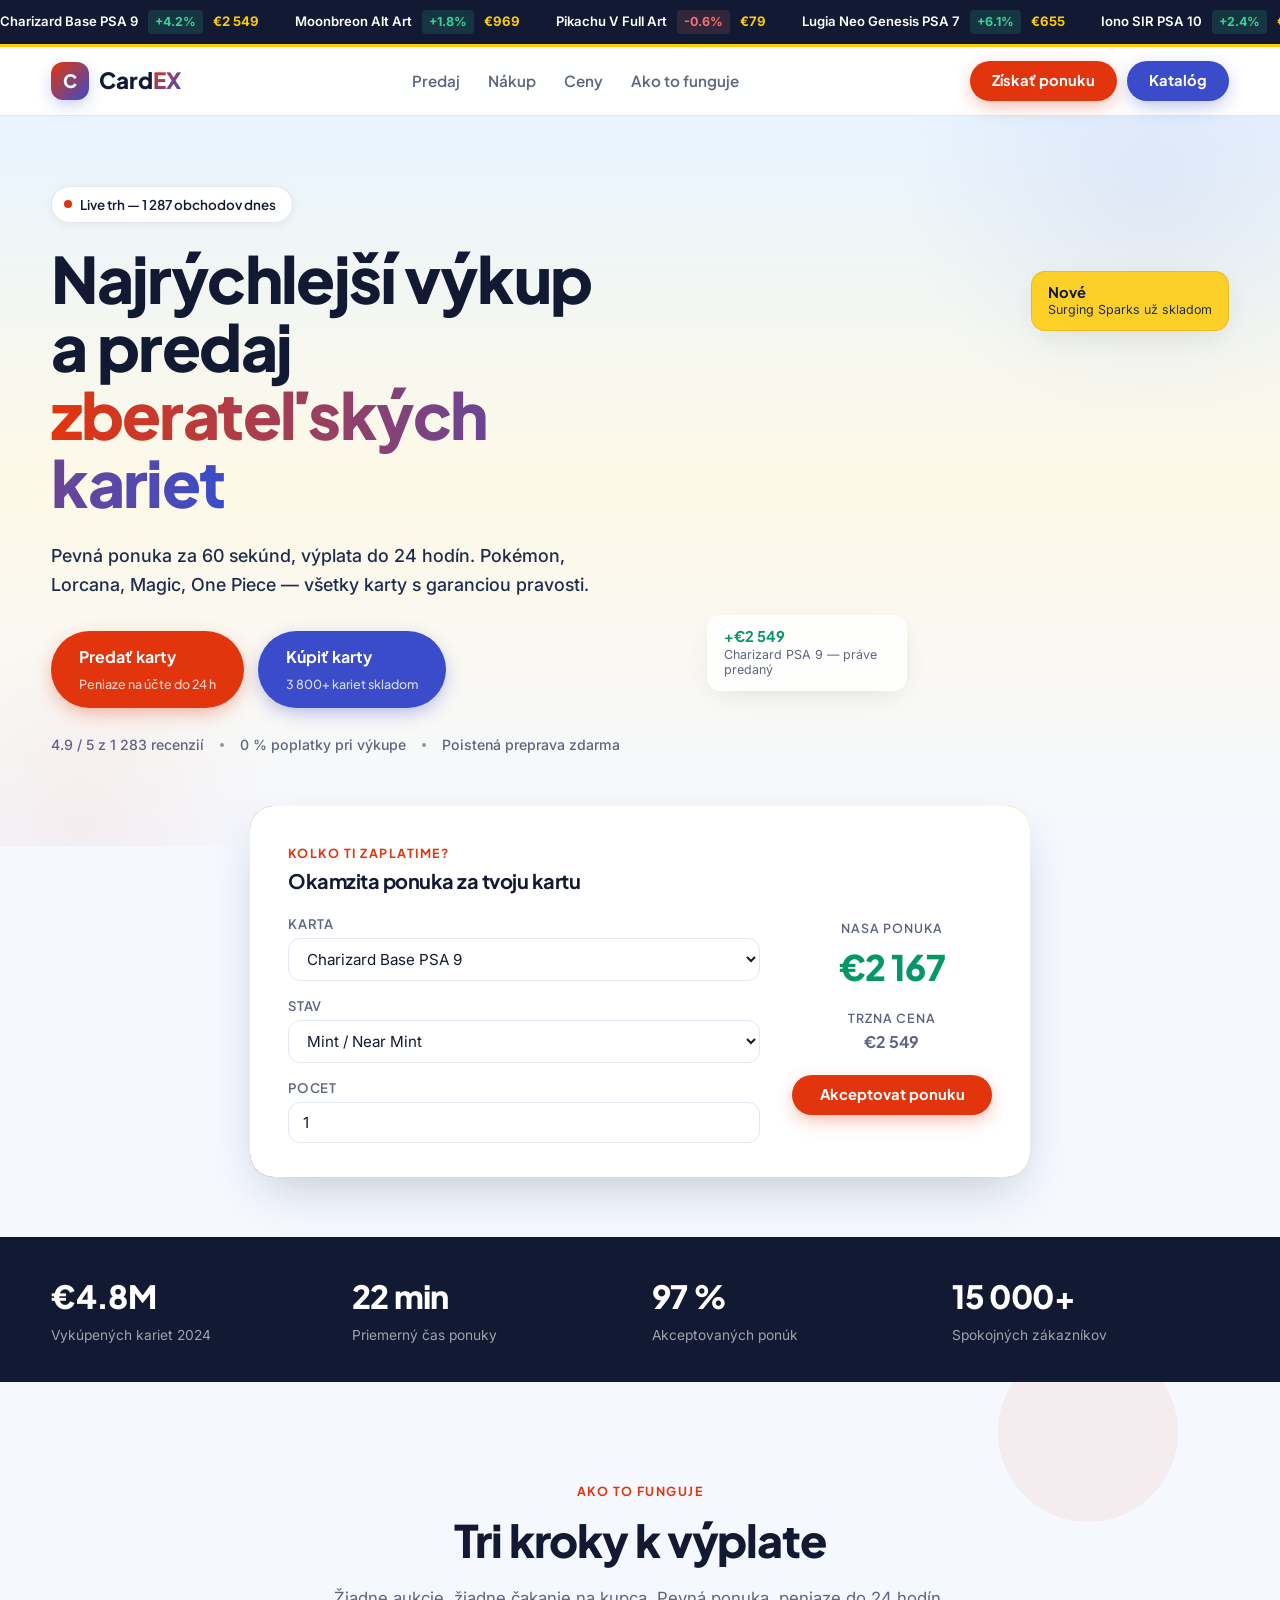
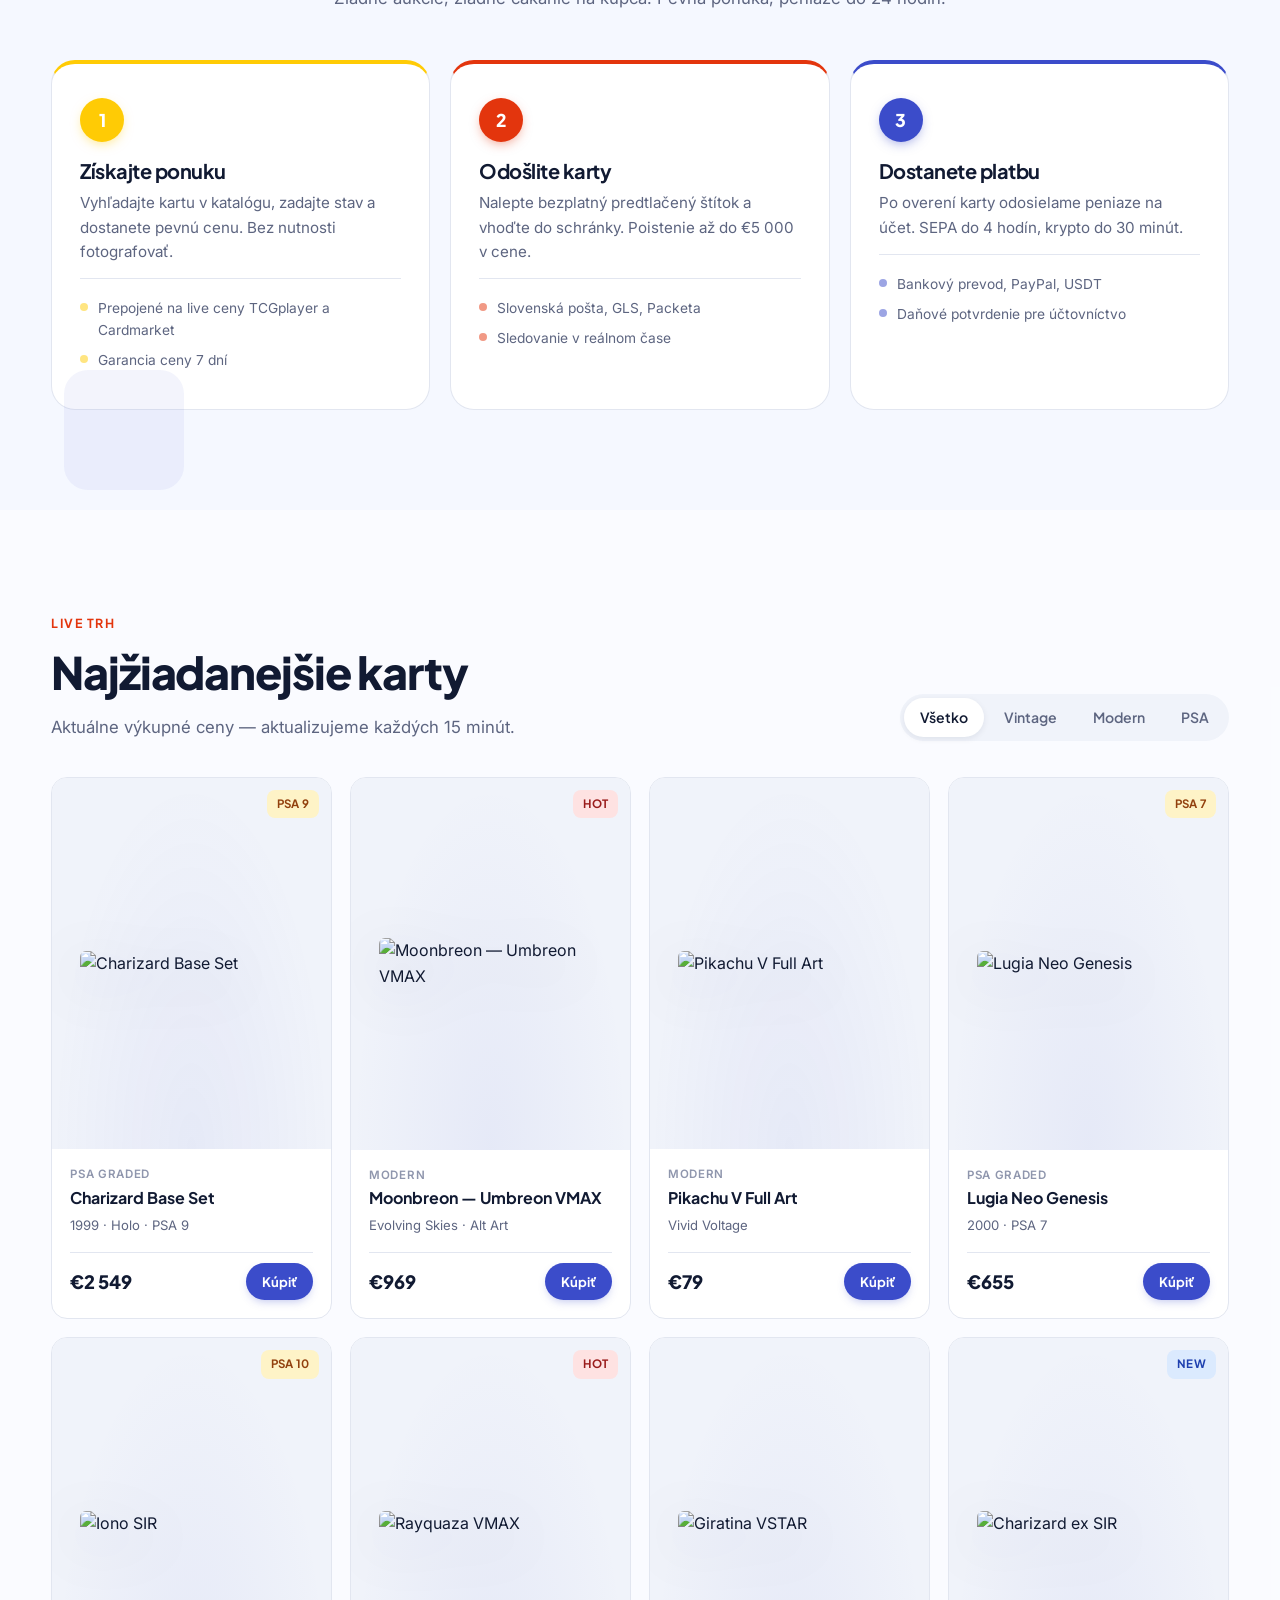
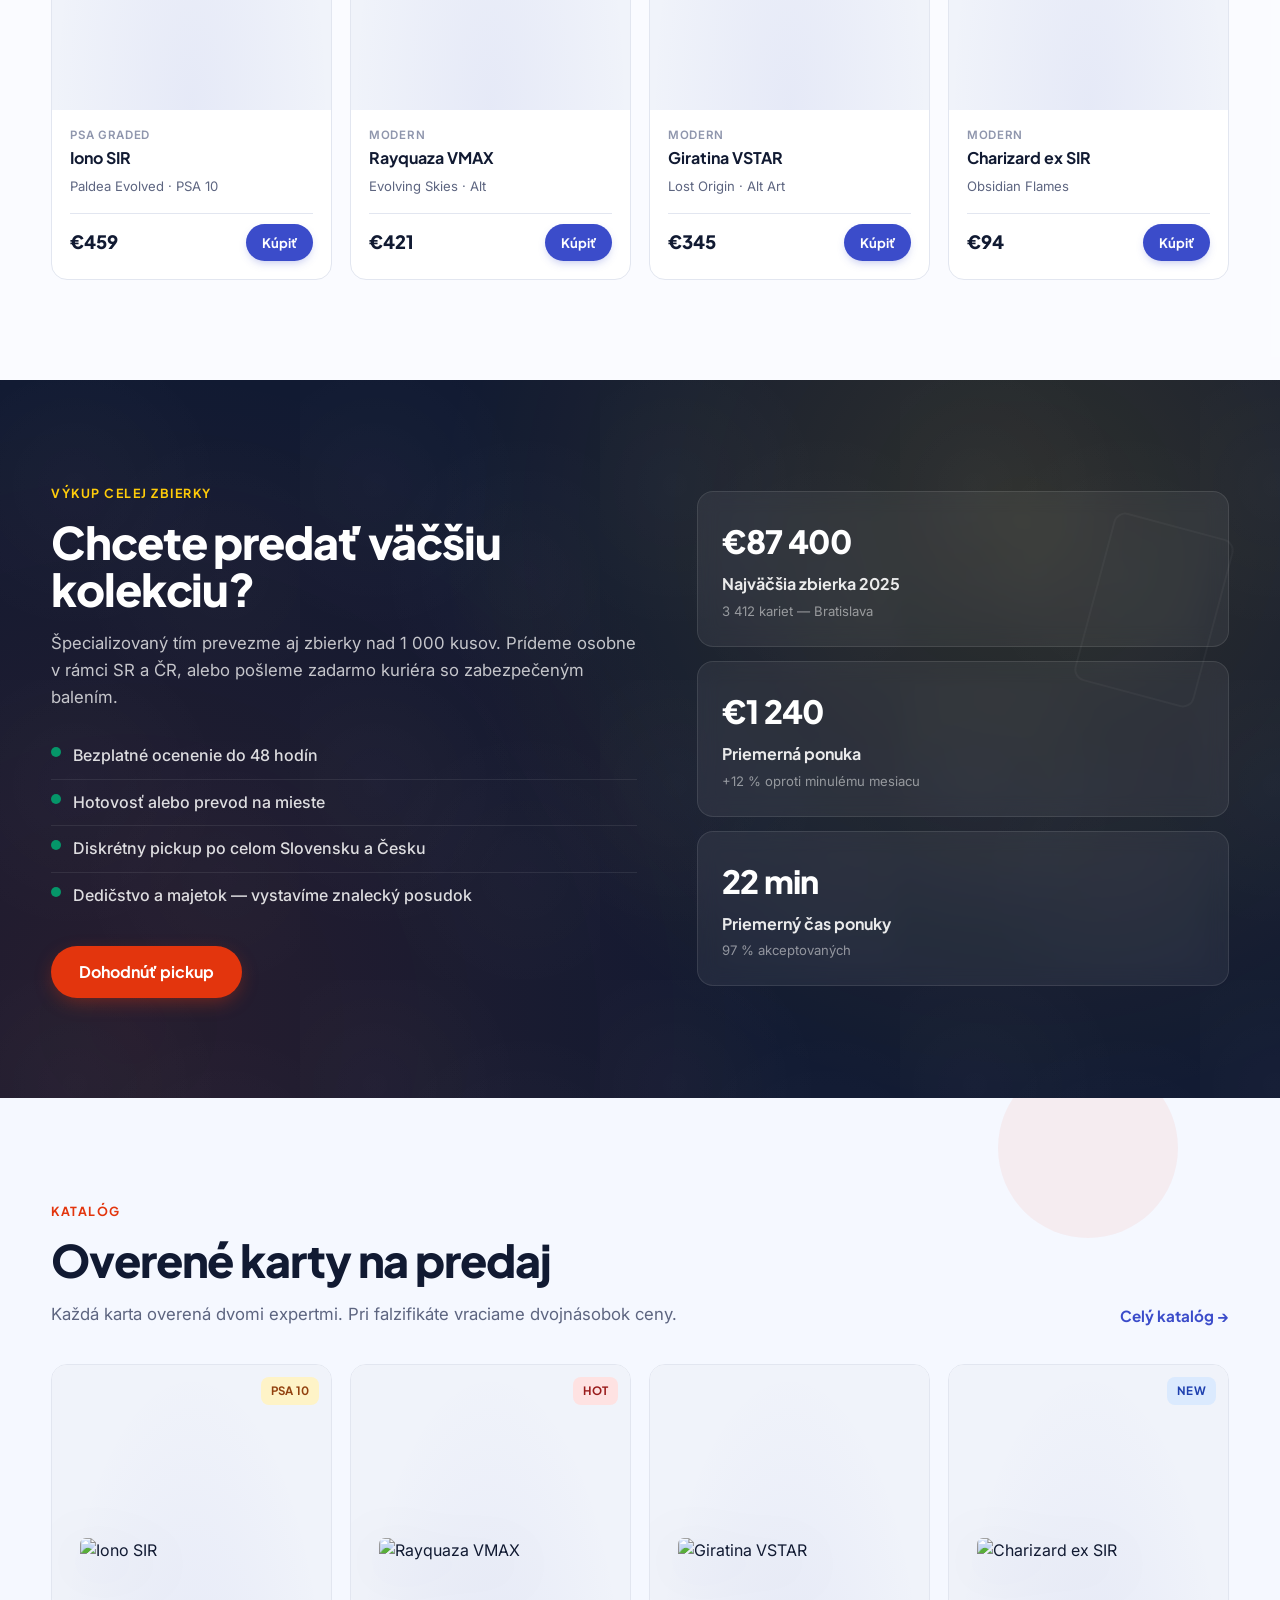
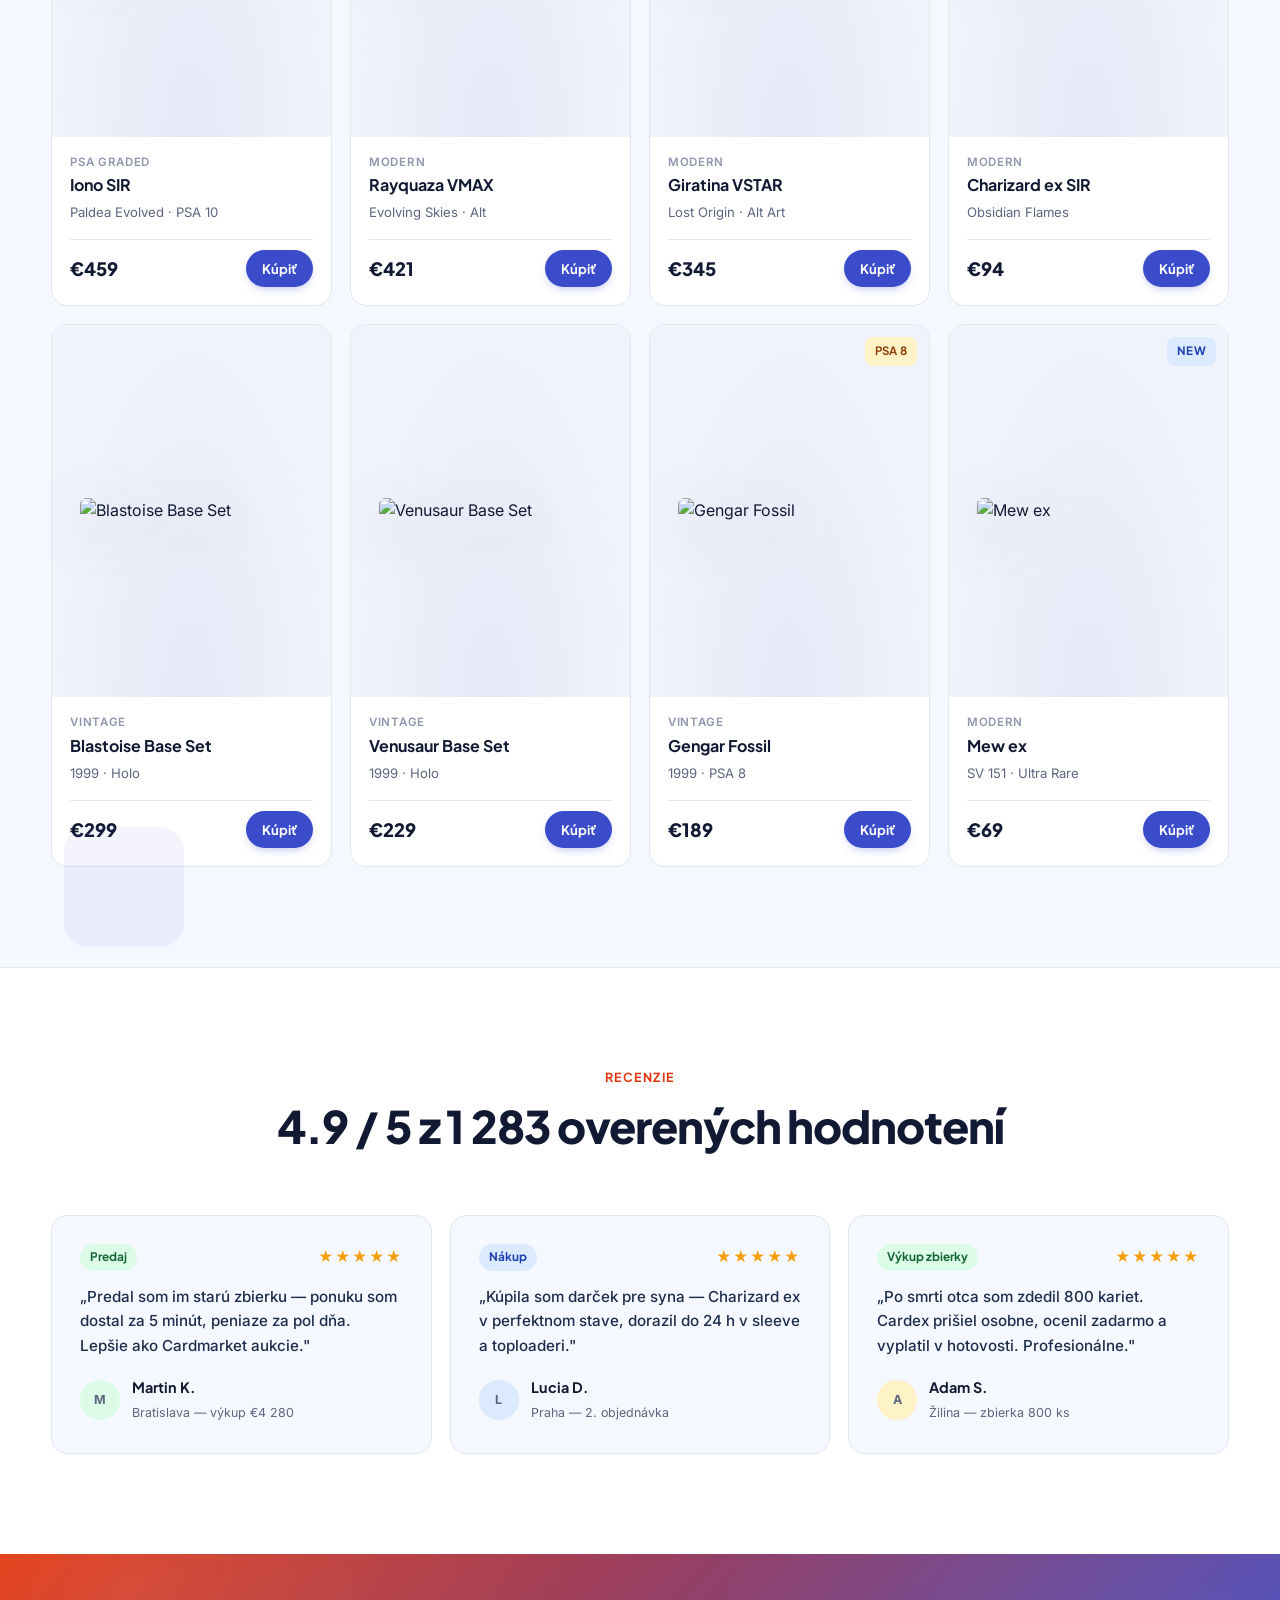
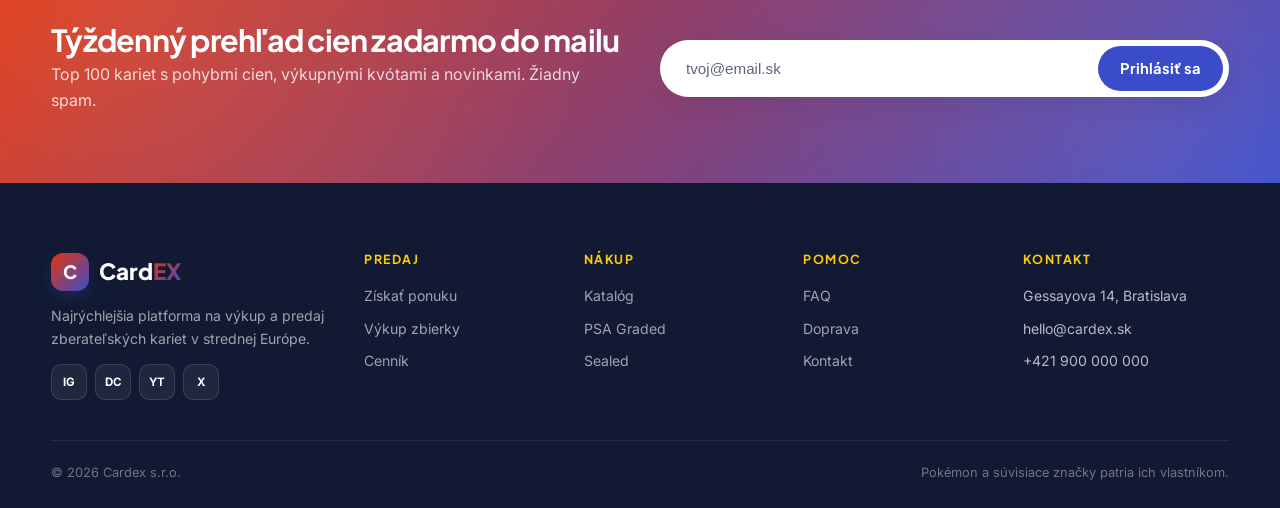
==== index.html @ 81958d34 "Add 3D visual effects, mobile hamburger menu, quote calculator, and polish - Mobile hamburger menu w" ====
<!DOCTYPE html>
<html lang="sk">
<head>
<meta charset="UTF-8" />
<meta name="viewport" content="width=device-width, initial-scale=1.0" />
<title>Cardex — Výkup a predaj zberateľských kariet</title>
<meta name="description" content="Cardex je najrýchlejšia platforma na výkup a predaj Pokémon, Lorcana a Magic kariet. Online ponuka za 60 sekúnd, výplata do 24 h." />

<meta property="og:title" content="Cardex — Výkup a predaj zberateľských kariet" />
<meta property="og:description" content="Najrýchlejšia platforma na výkup a predaj Pokémon, Lorcana a Magic kariet. Pevná ponuka za 60 sekúnd, výplata do 24 hodín." />
<meta property="og:image" content="https://images.pokemontcg.io/base1/4_hires.png" />
<meta property="og:type" content="website" />
<meta property="og:url" content="https://cardex.sk" />
<meta name="twitter:card" content="summary_large_image" />

<link rel="icon" href="data:image/svg+xml,<svg xmlns='http://www.w3.org/2000/svg' viewBox='0 0 100 100'><rect rx='20' width='100' height='100' fill='%233b4cca'/><text x='50' y='72' text-anchor='middle' font-size='60' font-weight='800' fill='white' font-family='system-ui'>C</text></svg>" />
<link rel="stylesheet" href="styles.css" />
<link rel="preconnect" href="https://fonts.googleapis.com" />
<link rel="preconnect" href="https://fonts.gstatic.com" crossorigin />
<link href="https://fonts.googleapis.com/css2?family=Plus+Jakarta+Sans:wght@500;600;700;800&family=Inter:wght@400;500;600;700&display=swap" rel="stylesheet" />
</head>
<body>

<header class="ticker-bar">
  <div class="ticker-track">
    <span class="t-item"><b>Charizard Base PSA 9</b> <em class="up">+4.2%</em> <span class="px">€2 549</span></span>
    <span class="t-item"><b>Moonbreon Alt Art</b> <em class="up">+1.8%</em> <span class="px">€969</span></span>
    <span class="t-item"><b>Pikachu V Full Art</b> <em class="dn">-0.6%</em> <span class="px">€79</span></span>
    <span class="t-item"><b>Lugia Neo Genesis PSA 7</b> <em class="up">+6.1%</em> <span class="px">€655</span></span>
    <span class="t-item"><b>Iono SIR PSA 10</b> <em class="up">+2.4%</em> <span class="px">€459</span></span>
    <span class="t-item"><b>Rayquaza VMAX Alt</b> <em class="up">+3.0%</em> <span class="px">€421</span></span>
    <span class="t-item"><b>Giratina VSTAR Alt</b> <em class="dn">-1.2%</em> <span class="px">€345</span></span>
    <span class="t-item"><b>Charizard ex SIR</b> <em class="up">+5.5%</em> <span class="px">€94</span></span>
    <span class="t-item"><b>Charizard Base PSA 9</b> <em class="up">+4.2%</em> <span class="px">€2 549</span></span>
    <span class="t-item"><b>Moonbreon Alt Art</b> <em class="up">+1.8%</em> <span class="px">€969</span></span>
    <span class="t-item"><b>Pikachu V Full Art</b> <em class="dn">-0.6%</em> <span class="px">€79</span></span>
    <span class="t-item"><b>Lugia Neo Genesis PSA 7</b> <em class="up">+6.1%</em> <span class="px">€655</span></span>
    <span class="t-item"><b>Iono SIR PSA 10</b> <em class="up">+2.4%</em> <span class="px">€459</span></span>
    <span class="t-item"><b>Rayquaza VMAX Alt</b> <em class="up">+3.0%</em> <span class="px">€421</span></span>
    <span class="t-item"><b>Giratina VSTAR Alt</b> <em class="dn">-1.2%</em> <span class="px">€345</span></span>
    <span class="t-item"><b>Charizard ex SIR</b> <em class="up">+5.5%</em> <span class="px">€94</span></span>
  </div>
</header>

<nav class="nav">
  <div class="container nav-inner">
    <a href="#" class="logo">
      <span class="logo-mark">C</span>
      <span class="logo-text">Card<em>EX</em></span>
    </a>
    <button class="hamburger" id="hamburger" aria-label="Menu">
      <span class="hamburger-line"></span>
      <span class="hamburger-line"></span>
      <span class="hamburger-line"></span>
    </button>
    <ul class="nav-links" id="nav-links">
      <li><a href="#sell">Predaj</a></li>
      <li><a href="#buy">Nákup</a></li>
      <li><a href="#hot">Ceny</a></li>
      <li><a href="#how">Ako to funguje</a></li>
    </ul>
    <div class="nav-actions">
      <a href="#sell" class="btn btn-sell">Získať ponuku</a>
      <a href="#buy" class="btn btn-buy">Katalóg</a>
    </div>
  </div>
</nav>

<section class="hero">
  <div class="container hero-inner">
    <div class="hero-text">
      <span class="pill"><span class="live-dot"></span> Live trh — 1 287 obchodov dnes</span>
      <h1>Najrýchlejší výkup a predaj <span class="hl-grad">zberateľských kariet</span></h1>
      <p class="lead">
        Pevná ponuka za 60 sekúnd, výplata do 24 hodín.
        Pokémon, Lorcana, Magic, One Piece — všetky karty s garanciou pravosti.
      </p>
      <div class="hero-cta">
        <a class="btn btn-sell btn-lg" href="#sell">
          Predať karty
          <span class="btn-sub">Peniaze na účte do 24 h</span>
        </a>
        <a class="btn btn-buy btn-lg" href="#buy">
          Kúpiť karty
          <span class="btn-sub">3 800+ kariet skladom</span>
        </a>
      </div>
      <div class="hero-meta">
        <span>4.9 / 5 z 1 283 recenzií</span>
        <span class="sep"></span>
        <span>0 % poplatky pri výkupe</span>
        <span class="sep"></span>
        <span>Poistená preprava zdarma</span>
      </div>
    </div>

    <div class="hero-visual" aria-hidden="true">
      <img class="float-card fc1" src="https://images.pokemontcg.io/swsh45/18_hires.png" alt="" />
      <img class="float-card fc2" src="https://images.pokemontcg.io/swsh4/188_hires.png" alt="" />
      <img class="float-card fc3" src="https://images.pokemontcg.io/swsh7/215_hires.png" alt="" />
      <div class="info-badge ib1">
        <strong>+€2 549</strong>
        <span>Charizard PSA 9 — práve predaný</span>
      </div>
      <div class="info-badge ib2">
        <strong>Nové</strong>
        <span>Surging Sparks už skladom</span>
      </div>
    </div>
  </div>
</section>

<section class="quote-section">
  <div class="container">
    <div class="quote-card" id="quote-card">
      <div class="quote-card-inner">
        <div class="quote-header">
          <span class="kicker">Kolko ti zaplatime?</span>
          <h3>Okamzita ponuka za tvoju kartu</h3>
        </div>
        <div class="quote-body">
          <div class="quote-fields">
            <div class="quote-field">
              <label for="quote-card-select">Karta</label>
              <select id="quote-card-select">
                <option value="charizard" data-base="2549">Charizard Base PSA 9</option>
                <option value="moonbreon" data-base="969">Moonbreon Alt Art</option>
                <option value="rayquaza" data-base="421">Rayquaza VMAX Alt</option>
                <option value="lugia" data-base="655">Lugia Neo Genesis PSA 7</option>
                <option value="iono" data-base="459">Iono SIR PSA 10</option>
                <option value="pikachu" data-base="79">Pikachu V Full Art</option>
                <option value="giratina" data-base="345">Giratina VSTAR Alt</option>
                <option value="charizard-ex" data-base="94">Charizard ex SIR</option>
              </select>
            </div>
            <div class="quote-field">
              <label for="quote-condition">Stav</label>
              <select id="quote-condition">
                <option value="1.0">Mint / Near Mint</option>
                <option value="0.88">Excellent</option>
                <option value="0.75">Light Played</option>
                <option value="0.60">Played</option>
                <option value="0.40">Heavy Played</option>
              </select>
            </div>
            <div class="quote-field">
              <label for="quote-qty">Pocet</label>
              <input type="number" id="quote-qty" value="1" min="1" max="99" />
            </div>
          </div>
          <div class="quote-result">
            <div class="quote-offer">
              <span class="quote-label">Nasa ponuka</span>
              <span class="quote-price" id="quote-price">---</span>
            </div>
            <div class="quote-market">
              <span class="quote-label">Trzna cena</span>
              <span class="quote-market-price" id="quote-market">---</span>
            </div>
            <button class="btn btn-sell quote-cta" id="quote-accept">Akceptovat ponuku</button>
          </div>
        </div>
      </div>
    </div>
  </div>
</section>

<section class="trust-bar">
  <div class="container trust-inner">
    <div class="trust-item"><strong>€4.8M</strong><span>Vykúpených kariet 2024</span></div>
    <div class="trust-item"><strong>22 min</strong><span>Priemerný čas ponuky</span></div>
    <div class="trust-item"><strong>97 %</strong><span>Akceptovaných ponúk</span></div>
    <div class="trust-item"><strong>15 000+</strong><span>Spokojných zákazníkov</span></div>
  </div>
</section>

<section id="how" class="section section-reveal has-floaters">
  <div class="container">
    <div class="section-head centered">
      <span class="kicker">Ako to funguje</span>
      <h2>Tri kroky k výplate</h2>
      <p>Žiadne aukcie, žiadne čakanie na kupca. Pevná ponuka, peniaze do 24 hodín.</p>
    </div>
    <div class="steps-grid">
      <article class="step" style="--accent:var(--yellow)">
        <img class="step-decor-card" src="https://images.pokemontcg.io/swsh45/18_hires.png" alt="" aria-hidden="true" />
        <span class="step-num">1</span>
        <h3>Získajte ponuku</h3>
        <p>Vyhľadajte kartu v katalógu, zadajte stav a dostanete pevnú cenu. Bez nutnosti fotografovať.</p>
        <ul class="step-list">
          <li>Prepojené na live ceny TCGplayer a Cardmarket</li>
          <li>Garancia ceny 7 dní</li>
        </ul>
      </article>
      <article class="step" style="--accent:var(--red)">
        <img class="step-decor-card" src="https://images.pokemontcg.io/base1/4_hires.png" alt="" aria-hidden="true" />
        <span class="step-num">2</span>
        <h3>Odošlite karty</h3>
        <p>Nalepte bezplatný predtlačený štítok a vhoďte do schránky. Poistenie až do €5 000 v cene.</p>
        <ul class="step-list">
          <li>Slovenská pošta, GLS, Packeta</li>
          <li>Sledovanie v reálnom čase</li>
        </ul>
      </article>
      <article class="step" style="--accent:var(--blue)">
        <img class="step-decor-card" src="https://images.pokemontcg.io/swsh7/215_hires.png" alt="" aria-hidden="true" />
        <span class="step-num">3</span>
        <h3>Dostanete platbu</h3>
        <p>Po overení karty odosielame peniaze na účet. SEPA do 4 hodín, krypto do 30 minút.</p>
        <ul class="step-list">
          <li>Bankový prevod, PayPal, USDT</li>
          <li>Daňové potvrdenie pre účtovníctvo</li>
        </ul>
      </article>
    </div>
  </div>
</section>

<section id="hot" class="section alt section-reveal">
  <div class="container">
    <div class="section-head row">
      <div>
        <span class="kicker">Live trh</span>
        <h2>Najžiadanejšie karty</h2>
        <p>Aktuálne výkupné ceny — aktualizujeme každých 15 minút.</p>
      </div>
      <div class="seg" id="seg">
        <button class="seg-btn active" data-tcg="all">Všetko</button>
        <button class="seg-btn" data-tcg="vintage">Vintage</button>
        <button class="seg-btn" data-tcg="modern">Modern</button>
        <button class="seg-btn" data-tcg="psa">PSA</button>
      </div>
    </div>
    <div class="cards-grid" id="cards"></div>
  </div>
</section>

<section id="sell" class="section sell-section section-reveal">
  <div class="container sell-inner">
    <div>
      <span class="kicker kicker-light">Výkup celej zbierky</span>
      <h2>Chcete predať väčšiu kolekciu?</h2>
      <p>
        Špecializovaný tím prevezme aj zbierky nad 1 000 kusov.
        Prídeme osobne v rámci SR a ČR, alebo pošleme zadarmo
        kuriéra so zabezpečeným balením.
      </p>
      <ul class="check-list">
        <li>Bezplatné ocenenie do 48 hodín</li>
        <li>Hotovosť alebo prevod na mieste</li>
        <li>Diskrétny pickup po celom Slovensku a Česku</li>
        <li>Dedičstvo a majetok — vystavíme znalecký posudok</li>
      </ul>
      <a href="#" class="btn btn-sell btn-lg">Dohodnúť pickup</a>
    </div>
    <div class="sell-stats">
      <div class="stat-card"><strong>€87 400</strong><span>Najväčšia zbierka 2025</span><small>3 412 kariet — Bratislava</small></div>
      <div class="stat-card"><strong>€1 240</strong><span>Priemerná ponuka</span><small>+12 % oproti minulému mesiacu</small></div>
      <div class="stat-card"><strong>22 min</strong><span>Priemerný čas ponuky</span><small>97 % akceptovaných</small></div>
    </div>
  </div>
</section>

<section id="buy" class="section section-reveal has-floaters">
  <div class="container">
    <div class="section-head row">
      <div>
        <span class="kicker">Katalóg</span>
        <h2>Overené karty na predaj</h2>
        <p>Každá karta overená dvomi expertmi. Pri falzifikáte vraciame dvojnásobok ceny.</p>
      </div>
      <a href="#" class="link-arrow">Celý katalóg →</a>
    </div>
    <div class="cards-grid" id="products"></div>
  </div>
</section>

<section class="reviews-section section-reveal">
  <div class="container">
    <div class="section-head centered">
      <span class="kicker">Recenzie</span>
      <h2>4.9 / 5 z 1 283 overených hodnotení</h2>
    </div>
    <div class="reviews-grid">
      <article class="review">
        <div class="rv-header"><span class="rv-tag rv-sell">Predaj</span><span class="stars">★★★★★</span></div>
        <p>„Predal som im starú zbierku — ponuku som dostal za 5 minút, peniaze za pol dňa. Lepšie ako Cardmarket aukcie."</p>
        <div class="rv-author"><span class="avatar" style="background:#dcfce7">M</span><div><strong>Martin K.</strong><span>Bratislava — výkup €4 280</span></div></div>
      </article>
      <article class="review">
        <div class="rv-header"><span class="rv-tag rv-buy">Nákup</span><span class="stars">★★★★★</span></div>
        <p>„Kúpila som darček pre syna — Charizard ex v perfektnom stave, dorazil do 24 h v sleeve a toploaderi."</p>
        <div class="rv-author"><span class="avatar" style="background:#dbeafe">L</span><div><strong>Lucia D.</strong><span>Praha — 2. objednávka</span></div></div>
      </article>
      <article class="review">
        <div class="rv-header"><span class="rv-tag rv-sell">Výkup zbierky</span><span class="stars">★★★★★</span></div>
        <p>„Po smrti otca som zdedil 800 kariet. Cardex prišiel osobne, ocenil zadarmo a vyplatil v hotovosti. Profesionálne."</p>
        <div class="rv-author"><span class="avatar" style="background:#fef3c7">A</span><div><strong>Adam S.</strong><span>Žilina — zbierka 800 ks</span></div></div>
      </article>
    </div>
  </div>
</section>

<section class="newsletter">
  <div class="container newsletter-inner">
    <div><h3>Týždenný prehľad cien zadarmo do mailu</h3><p>Top 100 kariet s pohybmi cien, výkupnými kvótami a novinkami. Žiadny spam.</p></div>
    <form id="newsletter" class="newsletter-form">
      <input type="email" required placeholder="tvoj@email.sk" aria-label="Email" />
      <button class="btn btn-buy" type="submit">Prihlásiť sa</button>
    </form>
  </div>
</section>

<footer class="footer">
  <div class="container footer-inner">
    <div class="footer-brand">
      <div class="logo"><span class="logo-mark">C</span><span class="logo-text">Card<em>EX</em></span></div>
      <p>Najrýchlejšia platforma na výkup a predaj zberateľských kariet v strednej Európe.</p>
      <div class="socials"><a href="#">IG</a><a href="#">DC</a><a href="#">YT</a><a href="#">X</a></div>
    </div>
    <div><h4>Predaj</h4><ul><li><a href="#">Získať ponuku</a></li><li><a href="#">Výkup zbierky</a></li><li><a href="#">Cenník</a></li></ul></div>
    <div><h4>Nákup</h4><ul><li><a href="#">Katalóg</a></li><li><a href="#">PSA Graded</a></li><li><a href="#">Sealed</a></li></ul></div>
    <div><h4>Pomoc</h4><ul><li><a href="#">FAQ</a></li><li><a href="#">Doprava</a></li><li><a href="#">Kontakt</a></li></ul></div>
    <div><h4>Kontakt</h4><ul><li>Gessayova 14, Bratislava</li><li>hello@cardex.sk</li><li>+421 900 000 000</li></ul></div>
  </div>
  <div class="container copyright"><span>© <span id="year"></span> Cardex s.r.o.</span><span>Pokémon a súvisiace značky patria ich vlastníkom.</span></div>
</footer>

<script src="app.js"></script>
</body>
</html>
---- styles.css ----
:root{--bg:#f5f8ff;--surface:#fff;--surface-2:#f0f3fa;--ink:#111a32;--ink-2:#1f2d4d;--muted:#5d6580;--muted-2:#8f96ad;--line:#e2e6f0;--red:#e3350d;--red-d:#b8290a;--yellow:#ffcb05;--yellow-d:#d4a600;--blue:#3b4cca;--blue-d:#2a38a0;--green:#059669;--radius:16px;--r-sm:12px;--r-lg:24px;--shadow:0 8px 30px -8px rgba(17,26,50,.12);--shadow-lg:0 20px 50px -12px rgba(17,26,50,.22);--head:'Plus Jakarta Sans',Inter,system-ui,sans-serif;--body:'Inter',system-ui,sans-serif}
*{box-sizing:border-box}html,body{margin:0;padding:0}html{scroll-behavior:smooth}body{font-family:var(--body);color:var(--ink);background:var(--bg);line-height:1.6;-webkit-font-smoothing:antialiased;overflow-x:hidden}a{color:inherit;text-decoration:none}img{max-width:100%;display:block}button{font:inherit;cursor:pointer;border:0;background:none;color:inherit}.container{width:min(1240px,92%);margin:0 auto}
h1,h2,h3,h4{font-family:var(--head);margin:0 0 .4em;line-height:1.06;letter-spacing:-.025em;font-weight:800;color:var(--ink)}h1{font-size:clamp(2.4rem,5vw,4rem)}h2{font-size:clamp(1.8rem,3.5vw,2.8rem)}h3{font-size:1.25rem;font-weight:700}h4{font-size:.78rem;text-transform:uppercase;letter-spacing:.12em;margin-bottom:14px;font-weight:700}p{margin:0 0 .8em;color:var(--muted)}
.kicker{display:inline-block;font-family:var(--head);font-size:.78rem;font-weight:700;letter-spacing:.12em;text-transform:uppercase;color:var(--red);margin-bottom:14px}.kicker-light{color:var(--yellow)}
.hl-grad{background:linear-gradient(90deg,var(--red),var(--blue));-webkit-background-clip:text;background-clip:text;color:transparent}

/* Ticker */
.ticker-bar{background:var(--ink);color:rgba(255,255,255,.85);font-size:.82rem;overflow:hidden;border-bottom:3px solid var(--yellow)}.ticker-track{display:flex;gap:36px;padding:10px 0;white-space:nowrap;width:max-content;animation:ticker 55s linear infinite}.t-item{display:inline-flex;gap:10px;align-items:center}.t-item b{color:#fff;font-weight:600}.t-item em{font-style:normal;font-weight:700;font-size:.78rem;padding:2px 7px;border-radius:4px}.t-item em.up{color:#34d399;background:rgba(52,211,153,.14)}.t-item em.dn{color:#f87171;background:rgba(248,113,113,.14)}.t-item .px{color:var(--yellow);font-weight:700}@keyframes ticker{to{transform:translateX(-50%)}}

/* Nav */
.nav{background:rgba(255,255,255,.92);backdrop-filter:saturate(180%) blur(16px);-webkit-backdrop-filter:saturate(180%) blur(16px);border-bottom:1px solid var(--line);position:sticky;top:0;z-index:50}.nav-inner{display:flex;align-items:center;justify-content:space-between;gap:20px;padding:14px 0}
.logo{display:inline-flex;align-items:center;gap:10px;font-family:var(--head);font-weight:800;font-size:1.4rem;color:var(--ink)}.logo em{font-style:normal;background:linear-gradient(135deg,var(--red),var(--blue));-webkit-background-clip:text;background-clip:text;color:transparent}.logo-mark{width:38px;height:38px;border-radius:12px;background:linear-gradient(135deg,var(--red),var(--blue));display:grid;place-items:center;color:#fff;font-weight:800;font-size:1.15rem;box-shadow:0 6px 18px -4px rgba(59,76,202,.4)}
.nav-links{display:flex;gap:28px;list-style:none;margin:0;padding:0;font-family:var(--head);font-weight:600;font-size:.95rem}.nav-links a{color:var(--muted);transition:color .15s}.nav-links a:hover{color:var(--ink)}.nav-actions{display:flex;gap:10px}
@media(max-width:900px){.nav-links{display:none}}

/* Buttons */
.btn{display:inline-flex;align-items:center;justify-content:center;gap:8px;padding:11px 22px;border-radius:999px;font-family:var(--head);font-weight:700;font-size:.92rem;transition:all .18s ease;cursor:pointer;white-space:nowrap;line-height:1.2;position:relative}.btn-lg{padding:16px 28px;font-size:1rem;flex-direction:column;align-items:flex-start}.btn-sub{display:block;font-size:.78rem;font-weight:500;opacity:.8;margin-top:2px;letter-spacing:0}
.btn-sell{background:var(--red);color:#fff;box-shadow:0 6px 20px -4px rgba(227,53,13,.45)}.btn-sell:hover{background:var(--red-d);transform:translateY(-2px);box-shadow:0 10px 28px -4px rgba(227,53,13,.45)}
.btn-buy{background:var(--blue);color:#fff;box-shadow:0 6px 20px -4px rgba(59,76,202,.45)}.btn-buy:hover{background:var(--blue-d);transform:translateY(-2px);box-shadow:0 10px 28px -4px rgba(59,76,202,.45)}
.btn:active{transform:translateY(1px)}

/* Hero */
.hero{padding:70px 0 90px;background:linear-gradient(180deg,#e8f4ff 0%,#fef9e7 50%,var(--bg) 100%);position:relative;overflow:hidden}
.hero::before{content:'';position:absolute;top:-180px;right:-120px;width:500px;height:500px;background:radial-gradient(circle,rgba(59,76,202,.08),transparent 70%)}
.hero::after{content:'';position:absolute;bottom:-180px;left:-120px;width:400px;height:400px;background:radial-gradient(circle,rgba(227,53,13,.06),transparent 70%)}
.hero-inner{display:grid;grid-template-columns:1.1fr 1fr;gap:60px;align-items:center;position:relative;z-index:1}.hero-text{position:relative;z-index:2}
.pill{display:inline-flex;align-items:center;gap:8px;padding:7px 16px 7px 12px;background:#fff;border:1px solid var(--line);border-radius:999px;font-size:.84rem;font-weight:600;font-family:var(--head);margin-bottom:22px;box-shadow:0 2px 8px rgba(17,26,50,.06)}.live-dot{width:8px;height:8px;border-radius:50%;background:var(--red);animation:pulse 1.6s infinite}@keyframes pulse{50%{opacity:.4}}
.lead{font-size:1.12rem;color:var(--ink-2);max-width:540px;font-weight:500;margin-top:12px}
.hero-cta{display:flex;gap:14px;margin:32px 0 26px;flex-wrap:wrap}
.hero-meta{display:flex;gap:16px;flex-wrap:wrap;font-size:.88rem;color:var(--muted);font-weight:500}.hero-meta .sep{width:4px;height:4px;border-radius:50%;background:var(--muted-2);align-self:center}

.hero-visual{position:relative;height:520px;display:grid;place-items:center}
.float-card{position:absolute;width:200px;border-radius:12px;box-shadow:var(--shadow-lg);transition:transform .5s cubic-bezier(.2,.8,.2,1);animation:bob 5s ease-in-out infinite}
.fc1{top:40px;left:0;transform:rotate(-10deg);animation-delay:0s;z-index:1}.fc2{top:10px;left:50%;transform:translateX(-50%) rotate(2deg);animation-delay:.3s;z-index:3}.fc3{top:40px;right:0;transform:rotate(10deg);animation-delay:.6s;z-index:2}
@keyframes bob{0%,100%{translate:0 0}50%{translate:0 -14px}}
.info-badge{position:absolute;background:#fff;border:1px solid var(--line);border-radius:14px;padding:12px 16px;box-shadow:var(--shadow);z-index:5;animation:bob 4.5s ease-in-out infinite;line-height:1.2;max-width:200px}.info-badge strong{display:block;font-family:var(--head);font-weight:700;font-size:.92rem;color:var(--ink)}.info-badge span{display:block;font-size:.78rem;color:var(--muted);margin-top:2px}
.ib1{bottom:40px;left:10px;animation-delay:.5s}.ib1 strong{color:var(--green)}.ib2{top:60px;right:0;animation-delay:1s;background:var(--yellow);border-color:var(--yellow-d)}.ib2 span{color:var(--ink-2)}
@media(max-width:1100px){.hero-inner{grid-template-columns:1fr;gap:40px}.hero-visual{order:2;height:460px}.float-card{width:170px}}

/* Trust bar */
.trust-bar{background:var(--ink);color:#fff;padding:34px 0}.trust-inner{display:grid;grid-template-columns:repeat(4,1fr);gap:24px}.trust-item strong{display:block;font-family:var(--head);font-size:2rem;font-weight:800;letter-spacing:-.02em;color:#fff}.trust-item span{font-size:.86rem;color:rgba(255,255,255,.6)}
@media(max-width:800px){.trust-inner{grid-template-columns:repeat(2,1fr)}}

/* Section */
.section{padding:100px 0}.section.alt{background:rgba(255,255,255,.55)}.section-head{max-width:720px;margin-bottom:48px}.section-head.centered{max-width:800px;margin:0 auto 48px;text-align:center;display:flex;flex-direction:column;align-items:center}.section-head.row{max-width:none;display:flex;justify-content:space-between;align-items:flex-end;gap:24px;flex-wrap:wrap;margin-bottom:36px}.section-head p{margin:4px 0 0;font-size:1.05rem}

/* Steps */
.steps-grid{display:grid;grid-template-columns:repeat(3,1fr);gap:20px}
.step{background:#fff;border:1px solid var(--line);border-radius:var(--r-lg);padding:34px 28px;position:relative;border-top:4px solid var(--accent);transition:transform .2s,box-shadow .2s}.step:hover{transform:translateY(-4px);box-shadow:var(--shadow-lg)}
.step-num{display:inline-grid;place-items:center;width:44px;height:44px;border-radius:50%;background:var(--accent);color:#fff;font-family:var(--head);font-weight:800;font-size:1.1rem;margin-bottom:18px;box-shadow:0 4px 12px -3px color-mix(in srgb,var(--accent),transparent 50%)}
.step h3{margin:0 0 10px}.step p{font-size:.95rem;margin-bottom:12px}
.step-list{list-style:none;padding:0;margin:14px 0 0;border-top:1px solid var(--line);padding-top:14px}.step-list li{font-size:.86rem;color:var(--muted);padding:4px 0;padding-left:18px;position:relative}.step-list li::before{content:'';position:absolute;left:0;top:10px;width:8px;height:8px;border-radius:50%;background:var(--accent);opacity:.5}
@media(max-width:900px){.steps-grid{grid-template-columns:1fr}}

/* Seg */
.seg{display:flex;gap:4px;background:var(--surface-2);padding:4px;border-radius:999px}.seg-btn{padding:8px 16px;border-radius:999px;font-family:var(--head);font-weight:600;font-size:.88rem;color:var(--muted);transition:all .15s}.seg-btn:hover{color:var(--ink)}.seg-btn.active{background:#fff;color:var(--ink);box-shadow:0 2px 6px rgba(17,26,50,.08)}

/* Card tiles */
.cards-grid{display:grid;grid-template-columns:repeat(4,1fr);gap:18px}
.card-tile{background:#fff;border:1px solid var(--line);border-radius:var(--radius);overflow:hidden;display:flex;flex-direction:column;transition:transform .25s,box-shadow .25s,border-color .25s}.card-tile:hover{transform:translateY(-4px);box-shadow:var(--shadow-lg);border-color:transparent}
.card-tile-media{aspect-ratio:3/4;background:radial-gradient(ellipse at 50% 100%,rgba(59,76,202,.06),transparent 70%),var(--surface-2);display:grid;place-items:center;position:relative;overflow:hidden}
.card-tile-media img{width:80%;border-radius:6px;filter:drop-shadow(0 14px 28px rgba(17,26,50,.2));transition:transform .4s cubic-bezier(.2,.8,.2,1)}.card-tile:hover .card-tile-media img{transform:scale(1.05) rotate(-1deg)}
.card-tile-tag{position:absolute;top:12px;right:12px;font-family:var(--head);font-weight:700;font-size:.72rem;padding:5px 10px;border-radius:8px;z-index:2;letter-spacing:.02em;text-transform:uppercase}.card-tile-tag.psa{background:#fef3c7;color:#92400e}.card-tile-tag.new{background:#dbeafe;color:#1e40af}.card-tile-tag.hot{background:#fee2e2;color:#991b1b}
.card-tile-body{padding:16px 18px 18px;display:flex;flex-direction:column;gap:4px}.card-tile-cat{font-size:.72rem;color:var(--muted-2);text-transform:uppercase;font-weight:600;letter-spacing:.06em}.card-tile-name{font-family:var(--head);font-weight:700;font-size:1rem;line-height:1.2}.card-tile-set{font-size:.82rem;color:var(--muted);margin:4px 0 12px}
.card-tile-foot{display:flex;align-items:center;justify-content:space-between;gap:8px;padding-top:10px;border-top:1px solid var(--line)}.card-tile-price{font-family:var(--head);font-weight:800;font-size:1.15rem}.card-tile-buy{background:var(--blue);color:#fff;padding:8px 16px;border-radius:999px;font-family:var(--head);font-weight:700;font-size:.82rem;transition:background .15s,transform .1s;box-shadow:0 4px 10px -3px rgba(59,76,202,.35)}.card-tile-buy:hover{background:var(--blue-d)}.card-tile-buy:active{transform:scale(.96)}
@media(max-width:1000px){.cards-grid{grid-template-columns:repeat(3,1fr)}}@media(max-width:720px){.cards-grid{grid-template-columns:repeat(2,1fr)}}
.link-arrow{font-family:var(--head);font-weight:700;color:var(--blue);font-size:.95rem}

/* Sell section */
.sell-section{background:radial-gradient(circle at 80% 20%,rgba(255,203,5,.12),transparent 50%),radial-gradient(circle at 10% 90%,rgba(227,53,13,.1),transparent 50%),var(--ink);color:#fff;padding:100px 0}
.sell-section h2{color:#fff}.sell-section p{color:rgba(255,255,255,.75);font-size:1.05rem}
.sell-inner{display:grid;grid-template-columns:1.1fr 1fr;gap:60px;align-items:center}
.check-list{list-style:none;padding:0;margin:22px 0 28px}.check-list li{padding:10px 0;color:rgba(255,255,255,.85);border-bottom:1px solid rgba(255,255,255,.08);padding-left:22px;position:relative;font-weight:500}.check-list li:last-child{border-bottom:0}.check-list li::before{content:'';position:absolute;left:0;top:14px;width:10px;height:10px;border-radius:50%;background:var(--green)}
.sell-stats{display:grid;gap:14px}.stat-card{background:rgba(255,255,255,.06);border:1px solid rgba(255,255,255,.1);border-radius:var(--radius);padding:24px;backdrop-filter:blur(10px)}.stat-card strong{display:block;font-family:var(--head);font-size:2rem;font-weight:800;color:#fff;letter-spacing:-.02em}.stat-card>span{display:block;font-family:var(--head);font-weight:700;font-size:1rem;color:rgba(255,255,255,.9);margin-top:4px}.stat-card small{display:block;font-size:.82rem;color:rgba(255,255,255,.5);margin-top:4px}
@media(max-width:900px){.sell-inner{grid-template-columns:1fr}}

/* Reviews */
.reviews-section{padding:100px 0;background:#fff;border-top:1px solid var(--line)}
.reviews-grid{display:grid;grid-template-columns:repeat(3,1fr);gap:18px;margin-top:36px}
.review{background:var(--bg);border:1px solid var(--line);border-radius:var(--radius);padding:28px;transition:transform .2s,box-shadow .2s}.review:hover{transform:translateY(-4px);box-shadow:var(--shadow)}
.rv-header{display:flex;align-items:center;justify-content:space-between;margin-bottom:14px}.rv-tag{font-family:var(--head);font-weight:700;font-size:.74rem;padding:4px 10px;border-radius:999px}.rv-sell{background:#dcfce7;color:#166534}.rv-buy{background:#dbeafe;color:#1e40af}.stars{color:#f59e0b;font-size:.92rem;letter-spacing:2px}
.review p{color:var(--ink-2);font-size:.95rem;font-weight:500;margin:0 0 18px}
.rv-author{display:flex;align-items:center;gap:12px}.avatar{width:40px;height:40px;border-radius:50%;display:grid;place-items:center;font-weight:700;font-size:.95rem;color:var(--ink)}.rv-author strong{display:block;font-family:var(--head);font-weight:700;font-size:.9rem}.rv-author span{font-size:.78rem;color:var(--muted)}
@media(max-width:900px){.reviews-grid{grid-template-columns:1fr}}

/* Newsletter */
.newsletter{padding:70px 0;background:linear-gradient(135deg,var(--red),var(--blue));color:#fff;position:relative;overflow:hidden}
.newsletter::before{content:'';position:absolute;inset:0;background:radial-gradient(circle at 10% 20%,rgba(255,255,255,.1),transparent 40%),radial-gradient(circle at 90% 80%,rgba(255,255,255,.08),transparent 40%)}
.newsletter-inner{display:grid;grid-template-columns:1fr 1fr;gap:40px;align-items:center;position:relative}.newsletter h3{color:#fff;font-size:clamp(1.4rem,2.5vw,1.9rem);margin:0 0 6px}.newsletter p{color:rgba(255,255,255,.8);margin:0}
.newsletter-form{display:flex;gap:10px;background:#fff;padding:6px;border-radius:999px;box-shadow:var(--shadow)}.newsletter-form input{flex:1;padding:14px 20px;border:0;border-radius:999px;font-size:.95rem;background:transparent;color:var(--ink);outline:none}.newsletter-form input::placeholder{color:var(--muted)}.newsletter-form .btn{box-shadow:none}
@media(max-width:800px){.newsletter-inner{grid-template-columns:1fr}}

/* Footer */
.footer{background:var(--ink);color:rgba(255,255,255,.7);padding:70px 0 24px}.footer .logo{color:#fff}.footer-inner{display:grid;grid-template-columns:1.5fr 1fr 1fr 1fr 1.1fr;gap:32px;margin-bottom:40px}.footer-brand p{font-size:.88rem;max-width:320px;margin:14px 0;color:rgba(255,255,255,.6)}.footer h4{color:var(--yellow)}.footer ul{list-style:none;padding:0;margin:0}.footer li{padding:5px 0;font-size:.88rem}.footer li a{color:rgba(255,255,255,.6);transition:color .15s}.footer li a:hover{color:#fff}
.socials{display:flex;gap:8px}.socials a{width:36px;height:36px;display:grid;place-items:center;background:rgba(255,255,255,.06);border:1px solid rgba(255,255,255,.12);border-radius:10px;font-size:.72rem;font-weight:700;color:#fff;transition:all .15s}.socials a:hover{background:var(--yellow);border-color:var(--yellow);color:var(--ink)}
.copyright{border-top:1px solid rgba(255,255,255,.08);padding-top:22px;font-size:.8rem;color:rgba(255,255,255,.4);display:flex;justify-content:space-between;flex-wrap:wrap;gap:14px}
@media(max-width:900px){.footer-inner{grid-template-columns:1fr 1fr;gap:28px}}

/* Hamburger */
.hamburger{display:none;flex-direction:column;gap:5px;padding:8px;z-index:60;background:none;border:none;cursor:pointer}
.hamburger-line{display:block;width:24px;height:2.5px;border-radius:2px;background:var(--ink);transition:transform .3s,opacity .3s}
.hamburger.open .hamburger-line:nth-child(1){transform:translateY(7.5px) rotate(45deg)}
.hamburger.open .hamburger-line:nth-child(2){opacity:0}
.hamburger.open .hamburger-line:nth-child(3){transform:translateY(-7.5px) rotate(-45deg)}
@media(max-width:900px){
  .hamburger{display:flex}
  .nav-links{display:none;position:absolute;top:100%;left:0;right:0;background:rgba(255,255,255,.97);backdrop-filter:blur(16px);-webkit-backdrop-filter:blur(16px);flex-direction:column;gap:0;padding:12px 0;border-bottom:1px solid var(--line);box-shadow:var(--shadow)}
  .nav-links.open{display:flex}
  .nav-links li a{display:block;padding:14px 28px;font-size:1rem;color:var(--ink)}
  .nav-links li a:hover{background:var(--surface-2)}
  .nav-actions{display:none}
}

/* Quote Section */
.quote-section{padding:0 0 60px;margin-top:-40px;position:relative;z-index:5}
.quote-card{background:#fff;border-radius:var(--r-lg);box-shadow:var(--shadow-lg);max-width:780px;margin:0 auto;overflow:hidden;position:relative;padding:2px}
.quote-card::before{content:'';position:absolute;inset:-2px;border-radius:calc(var(--r-lg) + 2px);background:conic-gradient(from 0deg,var(--red),var(--yellow),var(--green),var(--blue),#a855f7,var(--red));z-index:-1;animation:holoSpin 6s linear infinite}
@keyframes holoSpin{to{transform:rotate(360deg)}}
.quote-card-inner{background:#fff;border-radius:calc(var(--r-lg) - 1px);padding:32px 36px}
.quote-header{margin-bottom:22px}
.quote-header .kicker{margin-bottom:6px}
.quote-header h3{margin:0;font-size:1.25rem}
.quote-body{display:grid;grid-template-columns:1fr auto;gap:32px;align-items:start}
.quote-fields{display:flex;flex-direction:column;gap:14px}
.quote-field label{display:block;font-family:var(--head);font-weight:600;font-size:.82rem;color:var(--muted);margin-bottom:4px;text-transform:uppercase;letter-spacing:.06em}
.quote-field select,.quote-field input{width:100%;padding:10px 14px;border:1px solid var(--line);border-radius:var(--r-sm);font-family:var(--body);font-size:.95rem;color:var(--ink);background:#fff;outline:none;transition:border-color .15s}
.quote-field select:focus,.quote-field input:focus{border-color:var(--blue)}
.quote-result{text-align:center;min-width:200px;display:flex;flex-direction:column;align-items:center;gap:10px;padding-top:6px}
.quote-label{display:block;font-family:var(--head);font-weight:600;font-size:.78rem;color:var(--muted);text-transform:uppercase;letter-spacing:.08em}
.quote-price{display:block;font-family:var(--head);font-weight:800;font-size:2.2rem;color:var(--green);letter-spacing:-.02em}
.quote-market-price{display:block;font-family:var(--head);font-weight:700;font-size:1rem;color:var(--muted)}
.quote-offer,.quote-market{margin-bottom:4px}
.quote-cta{width:100%;margin-top:6px}
@media(max-width:700px){
  .quote-body{grid-template-columns:1fr;gap:22px}
  .quote-result{min-width:0;flex-direction:row;flex-wrap:wrap;justify-content:center}
  .quote-card-inner{padding:24px 20px}
}

/* 3D Card tile hover tilt */
.card-tile{transition:transform .35s cubic-bezier(.2,.8,.2,1),box-shadow .35s,border-color .25s}
.card-tile:hover{transform:perspective(800px) rotateX(-2deg) rotateY(3deg) translateY(-4px);box-shadow:var(--shadow-lg);border-color:transparent}

/* Card tile image shine effect */
.card-tile-media::after{content:'';position:absolute;inset:0;background:linear-gradient(105deg,transparent 40%,rgba(255,255,255,0.4) 45%,transparent 50%);transform:translateX(-100%);transition:none;z-index:1;pointer-events:none}
.card-tile:hover .card-tile-media::after{animation:shine .7s ease forwards}
@keyframes shine{to{transform:translateX(100%)}}

/* Hero cards 3D depth + reflection */
.float-card{box-shadow:0 20px 50px -12px rgba(17,26,50,.28),0 8px 20px -8px rgba(17,26,50,.14);border-radius:12px}
.float-card::after{content:'';position:absolute;bottom:0;left:0;right:0;height:40%;border-radius:0 0 12px 12px;background:linear-gradient(to top,rgba(255,255,255,.18),transparent);pointer-events:none}

/* Step cards hover lift with colored shadow */
.step{transition:transform .3s cubic-bezier(.2,.8,.2,1),box-shadow .3s;overflow:hidden}
.step:hover{transform:translateY(-8px);box-shadow:0 20px 40px -10px color-mix(in srgb,var(--accent),transparent 55%)}

/* Step decorative card images */
.step-decor-card{position:absolute;top:12px;right:-10px;width:70px;opacity:.08;transform:rotate(12deg);pointer-events:none;z-index:0}

/* Glassmorphism on info badges */
.info-badge{background:rgba(255,255,255,.8);backdrop-filter:blur(12px);-webkit-backdrop-filter:blur(12px);border:1px solid rgba(255,255,255,.5)}
.ib2{background:rgba(255,203,5,.85);backdrop-filter:blur(12px);-webkit-backdrop-filter:blur(12px);border-color:rgba(212,166,0,.4)}

/* Sell section background pattern */
.sell-section{background:radial-gradient(circle at 80% 20%,rgba(255,203,5,.12),transparent 50%),radial-gradient(circle at 10% 90%,rgba(227,53,13,.1),transparent 50%),var(--ink);position:relative}
.sell-section::before{content:'';position:absolute;inset:0;background-image:
  radial-gradient(circle at 25% 35%,rgba(255,255,255,.025) 0%,transparent 50%),
  radial-gradient(circle at 75% 65%,rgba(255,255,255,.02) 0%,transparent 50%);
  background-size:300px 300px;pointer-events:none}
.sell-section::after{content:'';position:absolute;top:20%;right:5%;width:120px;height:170px;border:2px solid rgba(255,255,255,.04);border-radius:12px;transform:rotate(15deg);pointer-events:none}

/* Floating decorative elements */
.has-floaters{position:relative;overflow:hidden}
.has-floaters::before,.has-floaters::after{content:'';position:absolute;border-radius:50%;opacity:.06;pointer-events:none;z-index:0}
.has-floaters::before{width:180px;height:180px;top:-40px;right:8%;background:var(--red);animation:floatDeco 8s ease-in-out infinite}
.has-floaters::after{width:120px;height:120px;bottom:20px;left:5%;background:var(--blue);border-radius:24px;animation:floatDeco 10s ease-in-out infinite reverse}
@keyframes floatDeco{0%,100%{transform:translate(0,0) rotate(0deg)}50%{transform:translate(12px,-18px) rotate(8deg)}}

/* Section reveal animation */
@keyframes reveal{from{opacity:0;transform:translateY(30px)}to{opacity:1;transform:translateY(0)}}
.section-reveal{animation:reveal .6s ease backwards}
.section-reveal:nth-child(2){animation-delay:.1s}
.section-reveal:nth-child(3){animation-delay:.2s}
.section-reveal:nth-child(4){animation-delay:.3s}

/* Toast */
.toast{position:fixed;bottom:24px;left:50%;transform:translateX(-50%) translateY(100px);background:var(--ink);color:#fff;padding:12px 22px;border-radius:999px;box-shadow:var(--shadow-lg);font-family:var(--head);font-weight:600;font-size:.9rem;z-index:100;transition:transform .35s cubic-bezier(.2,.8,.2,1)}.toast.show{transform:translateX(-50%) translateY(0)}
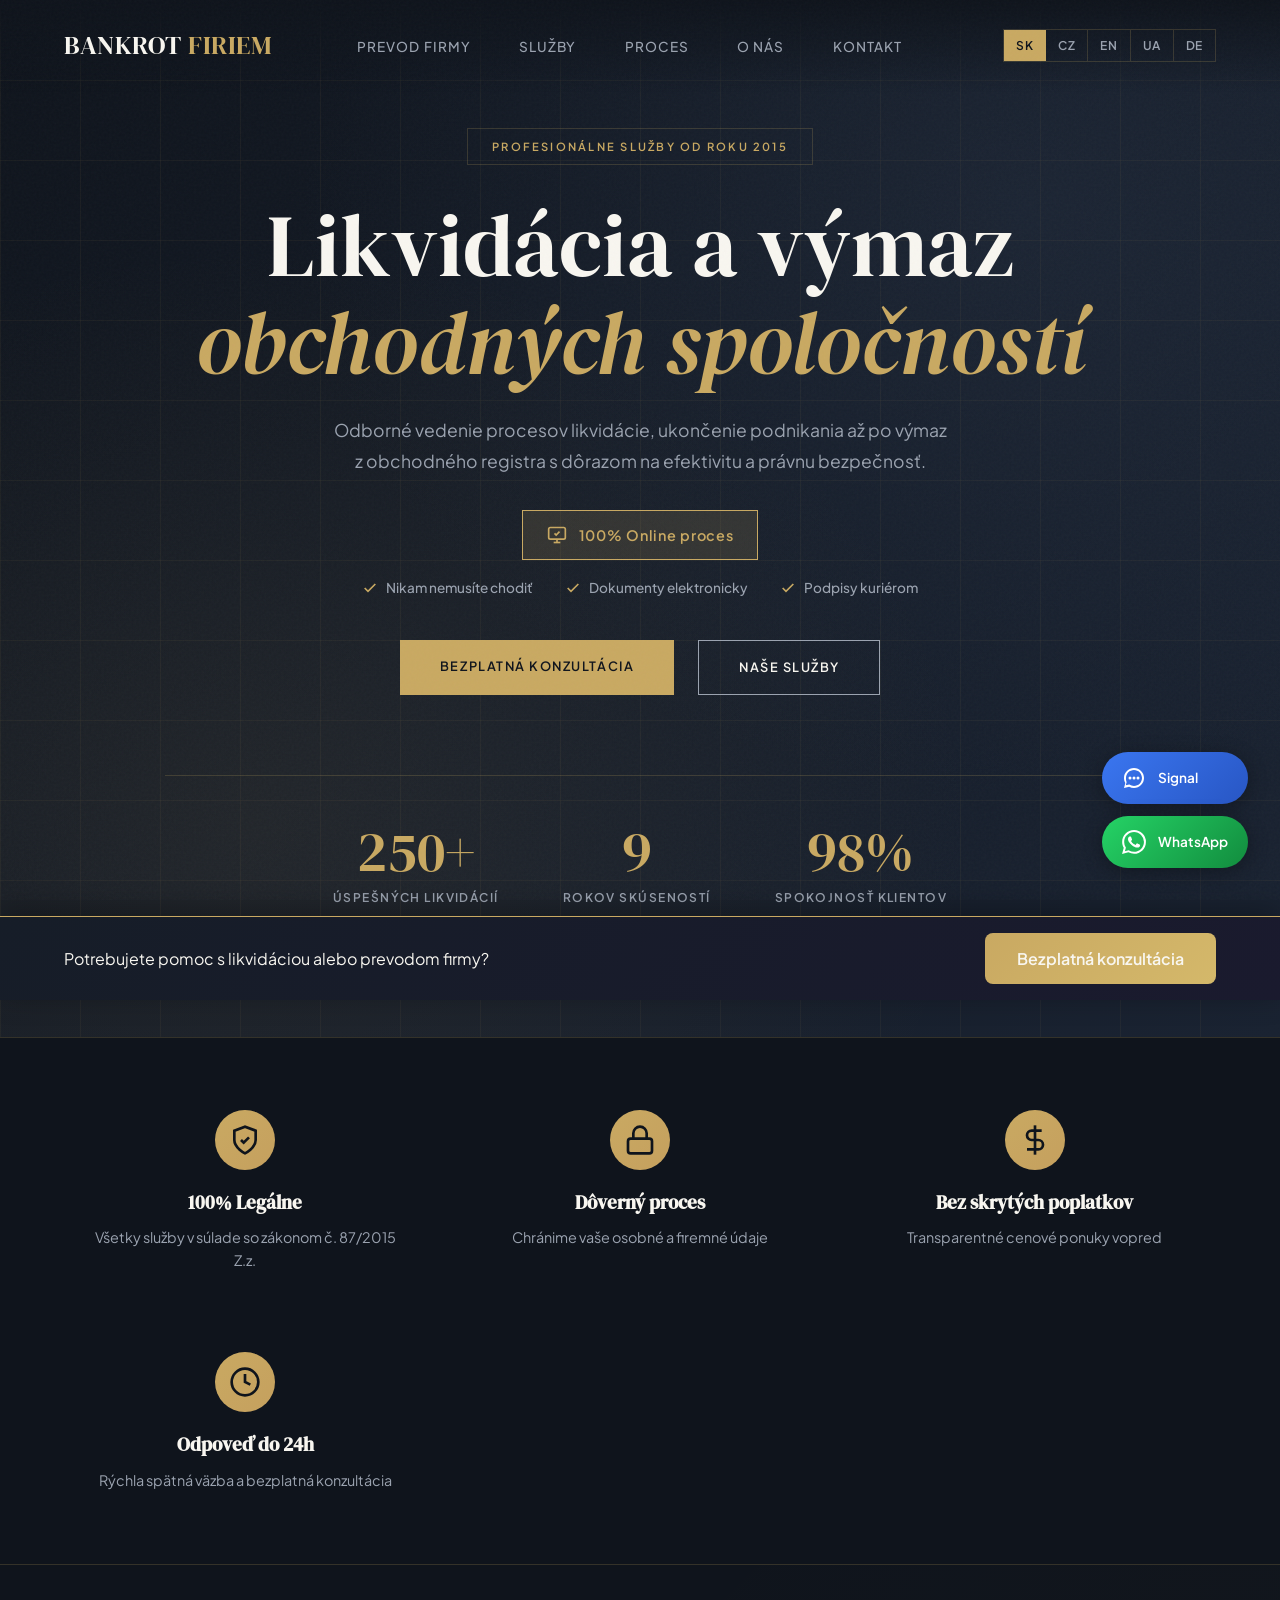
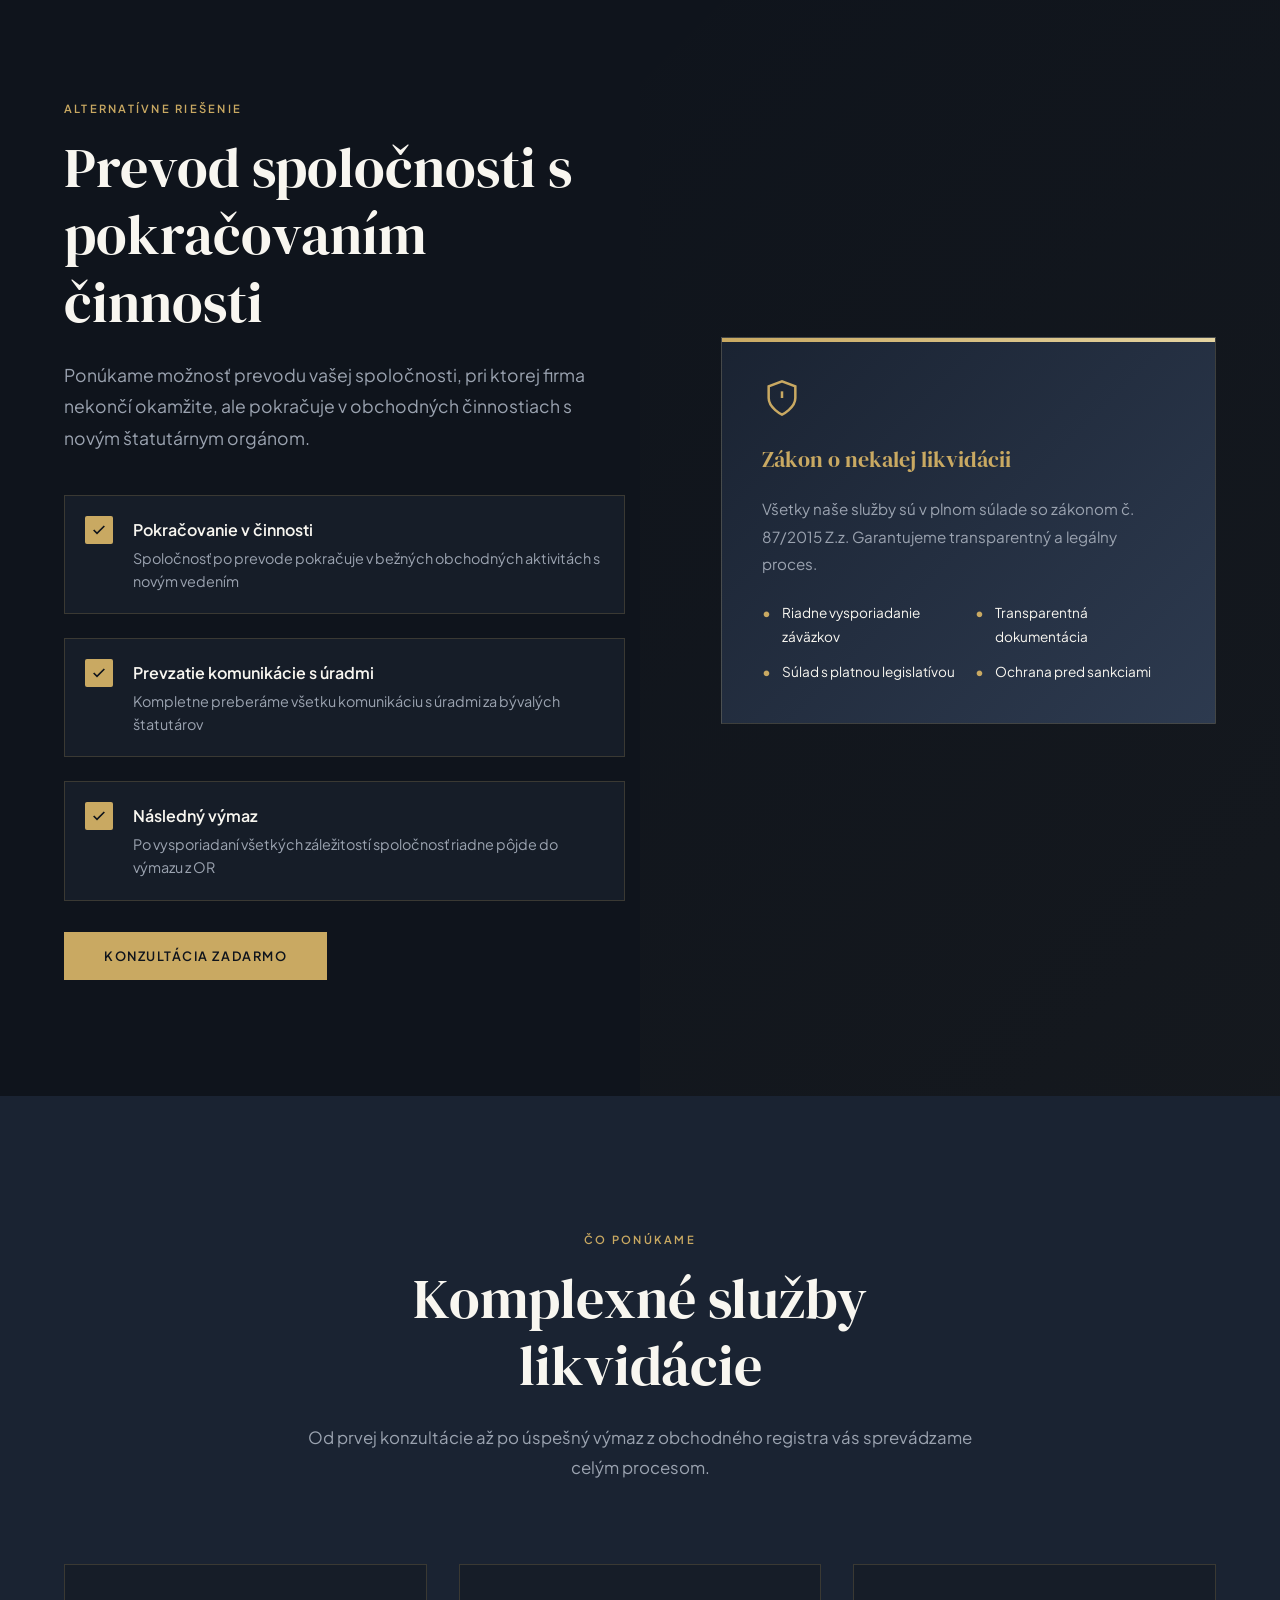
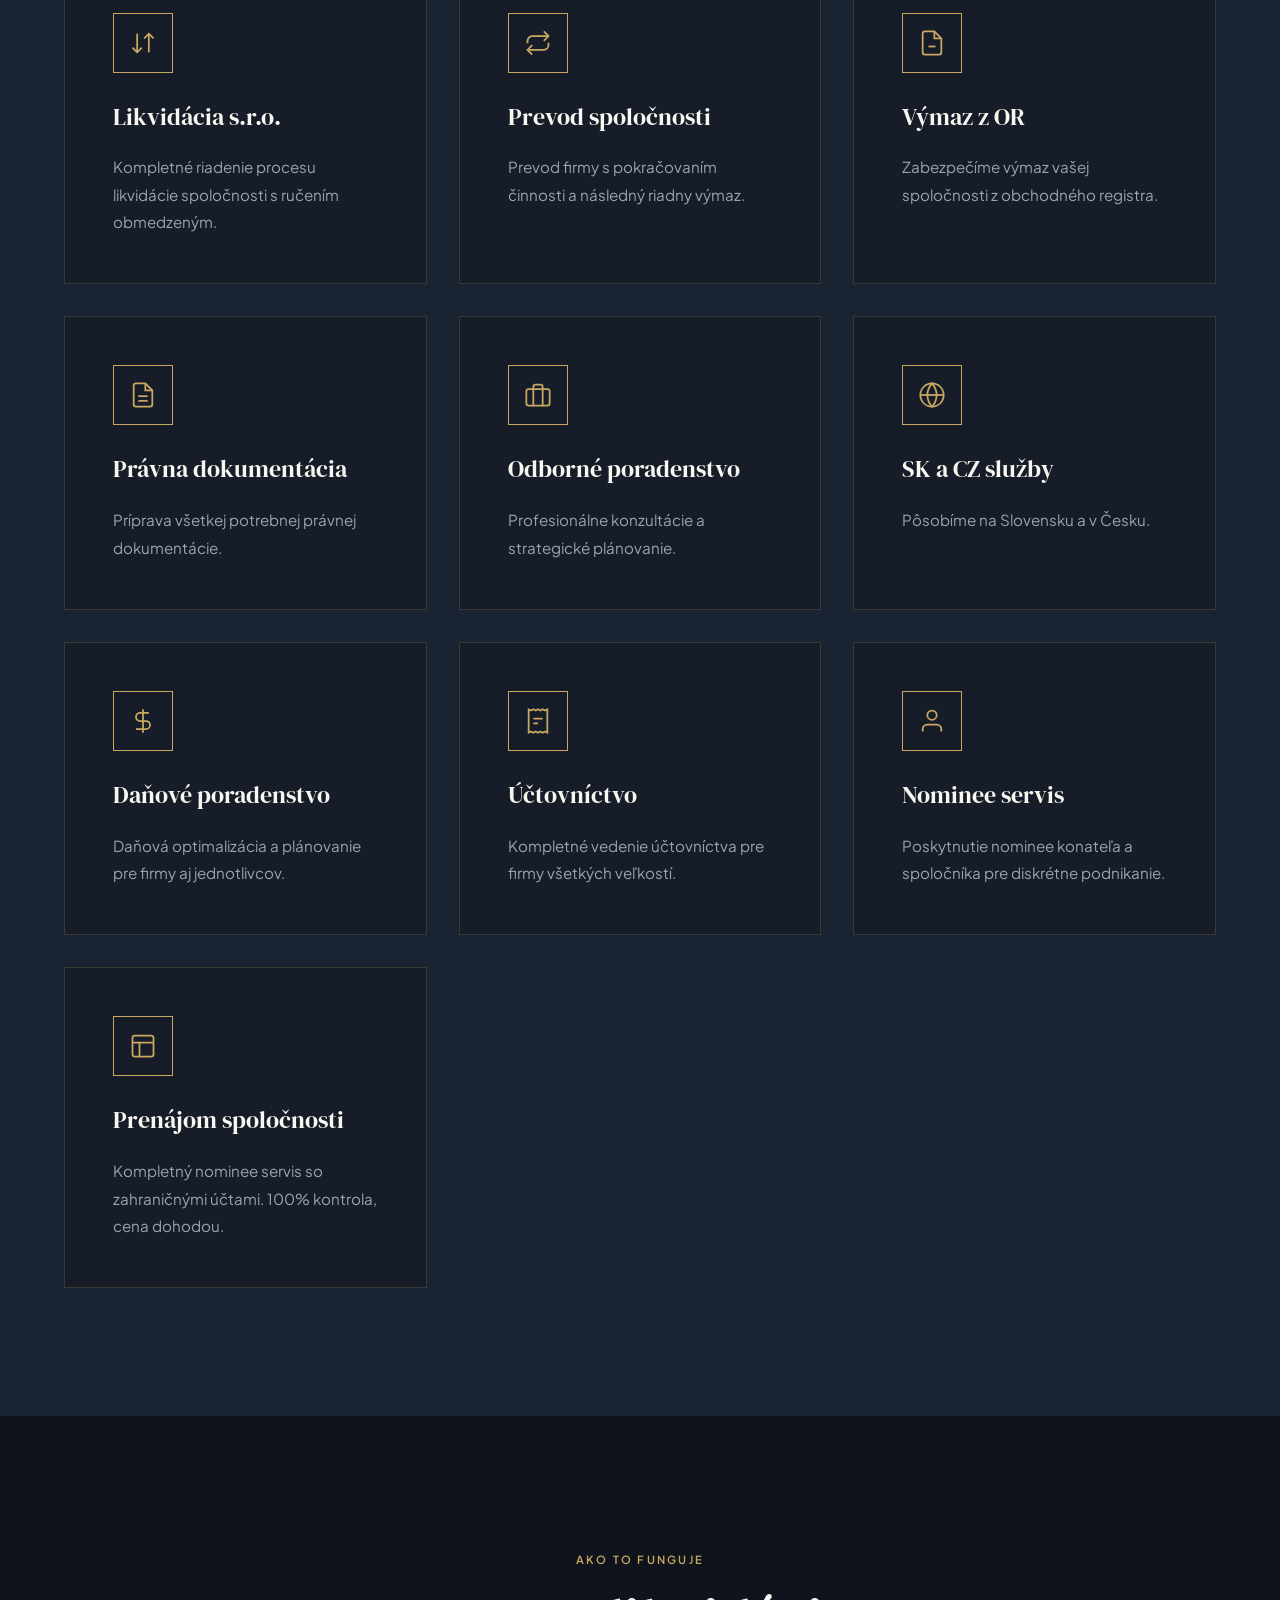
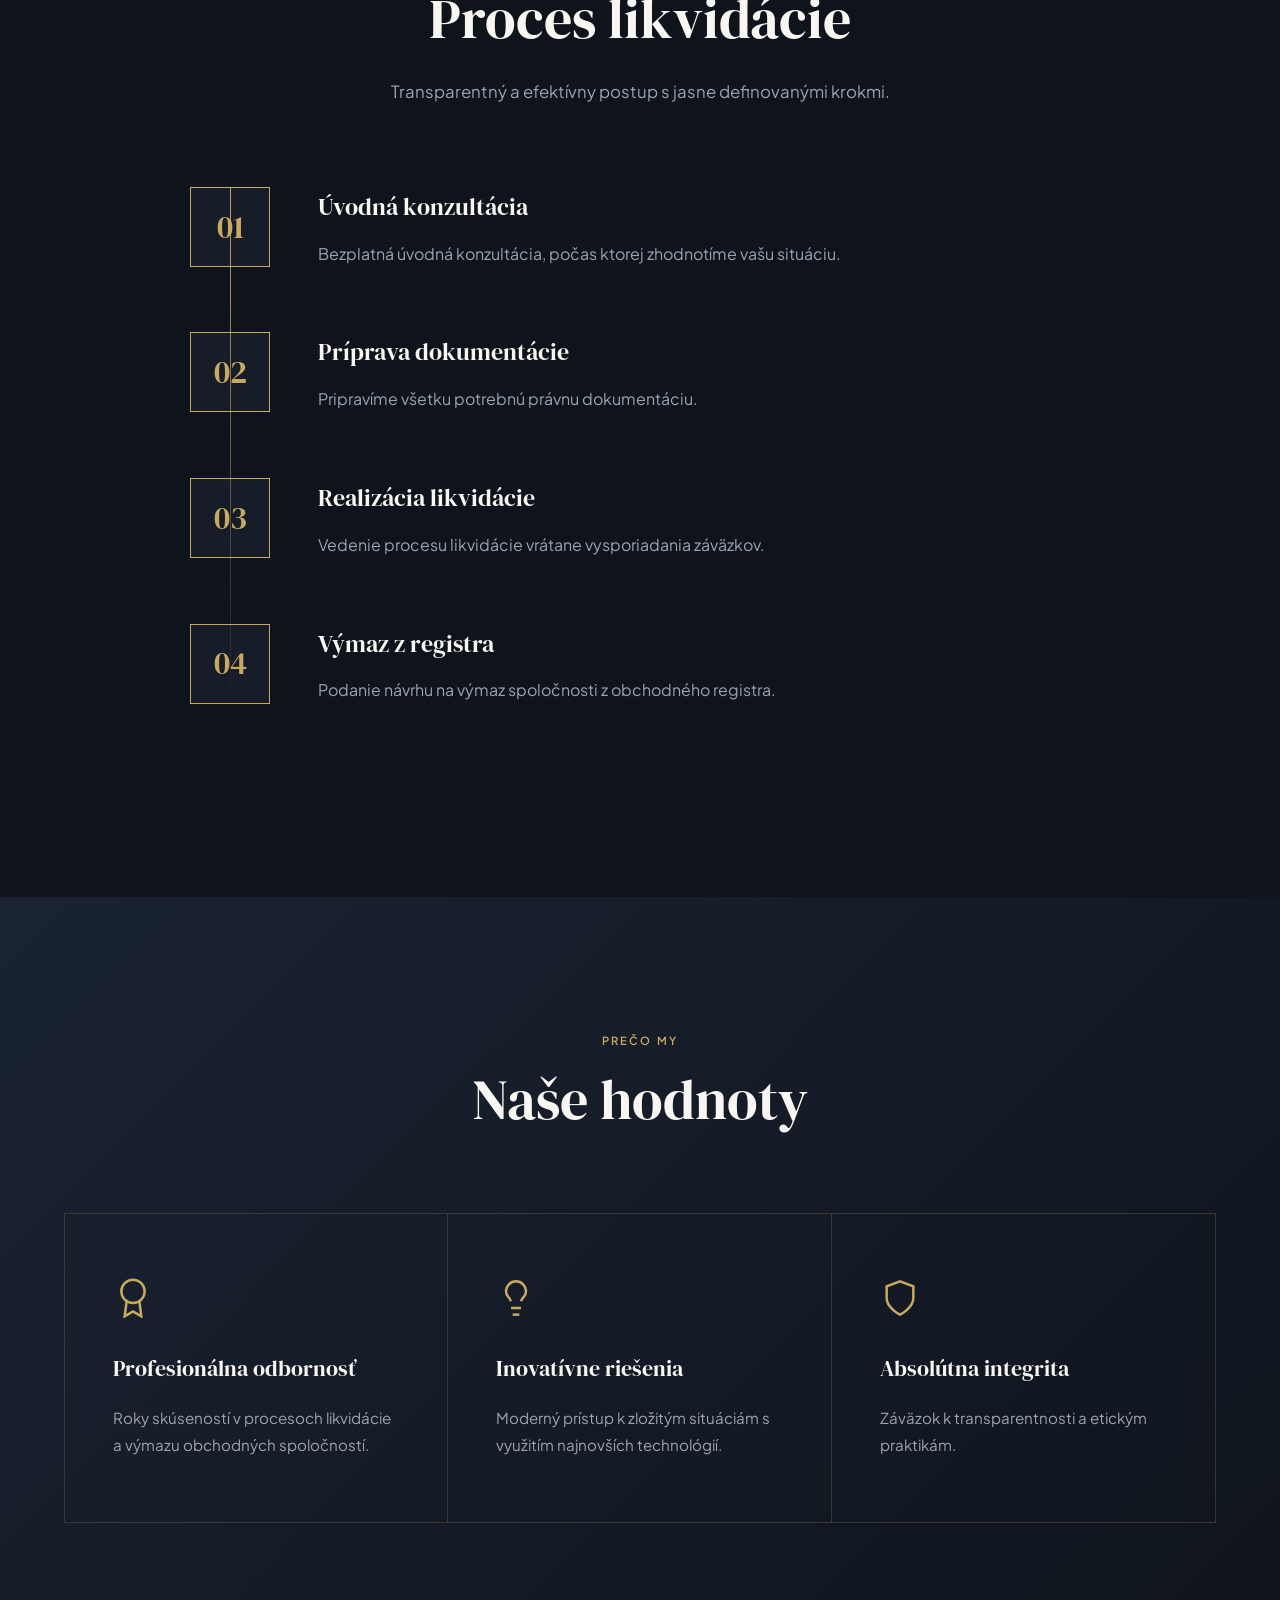
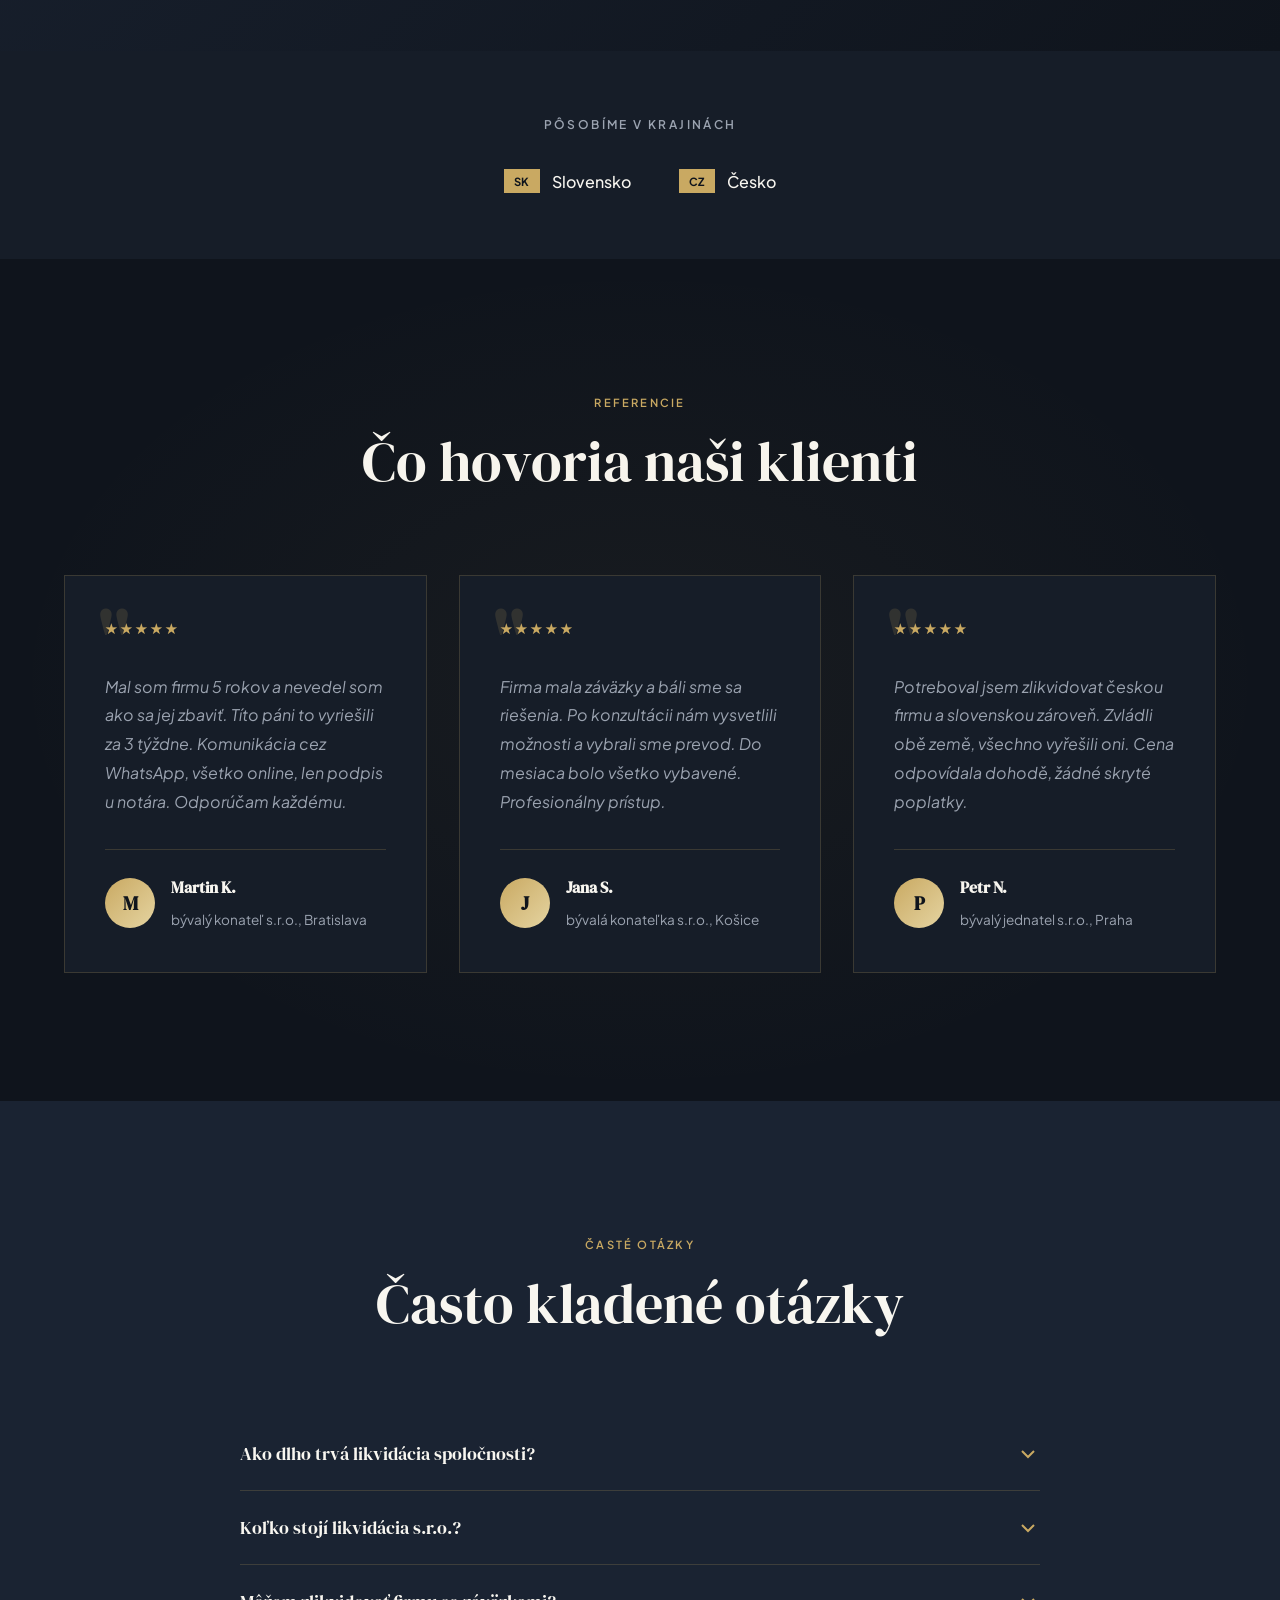
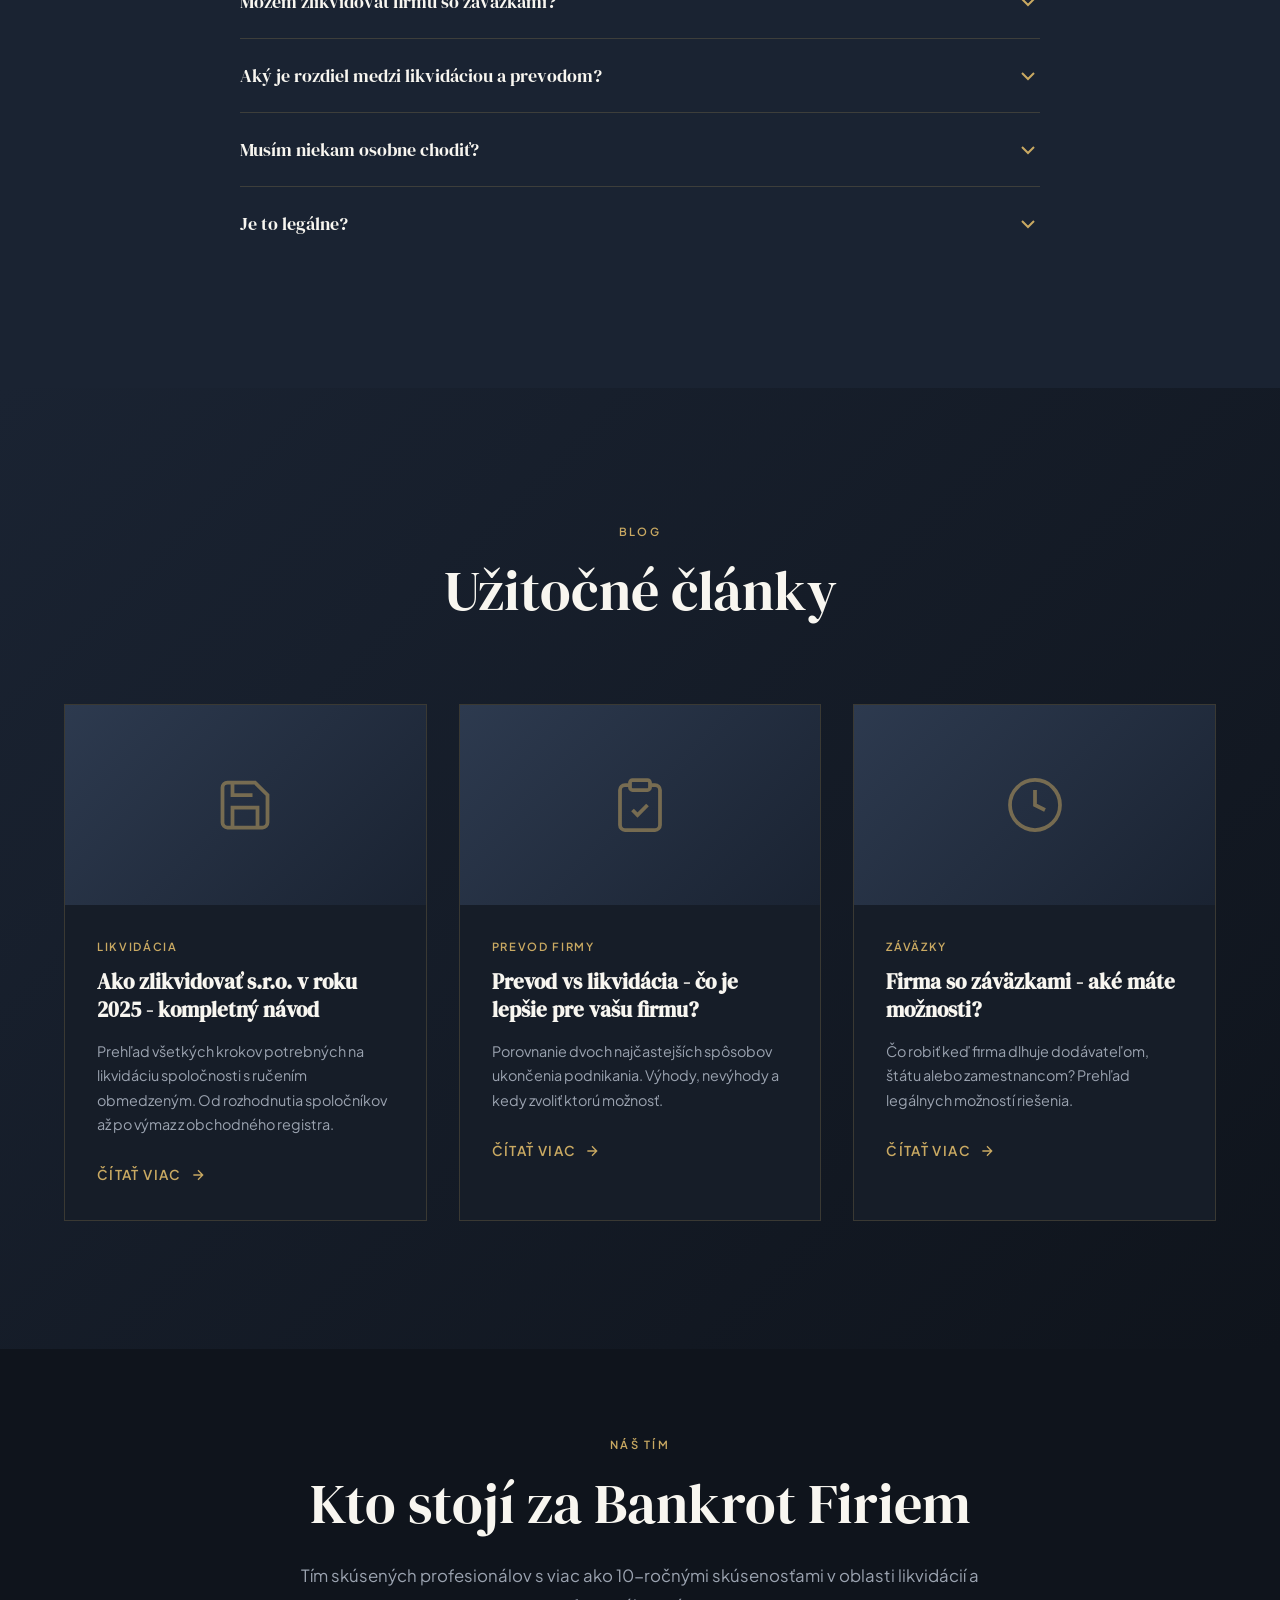
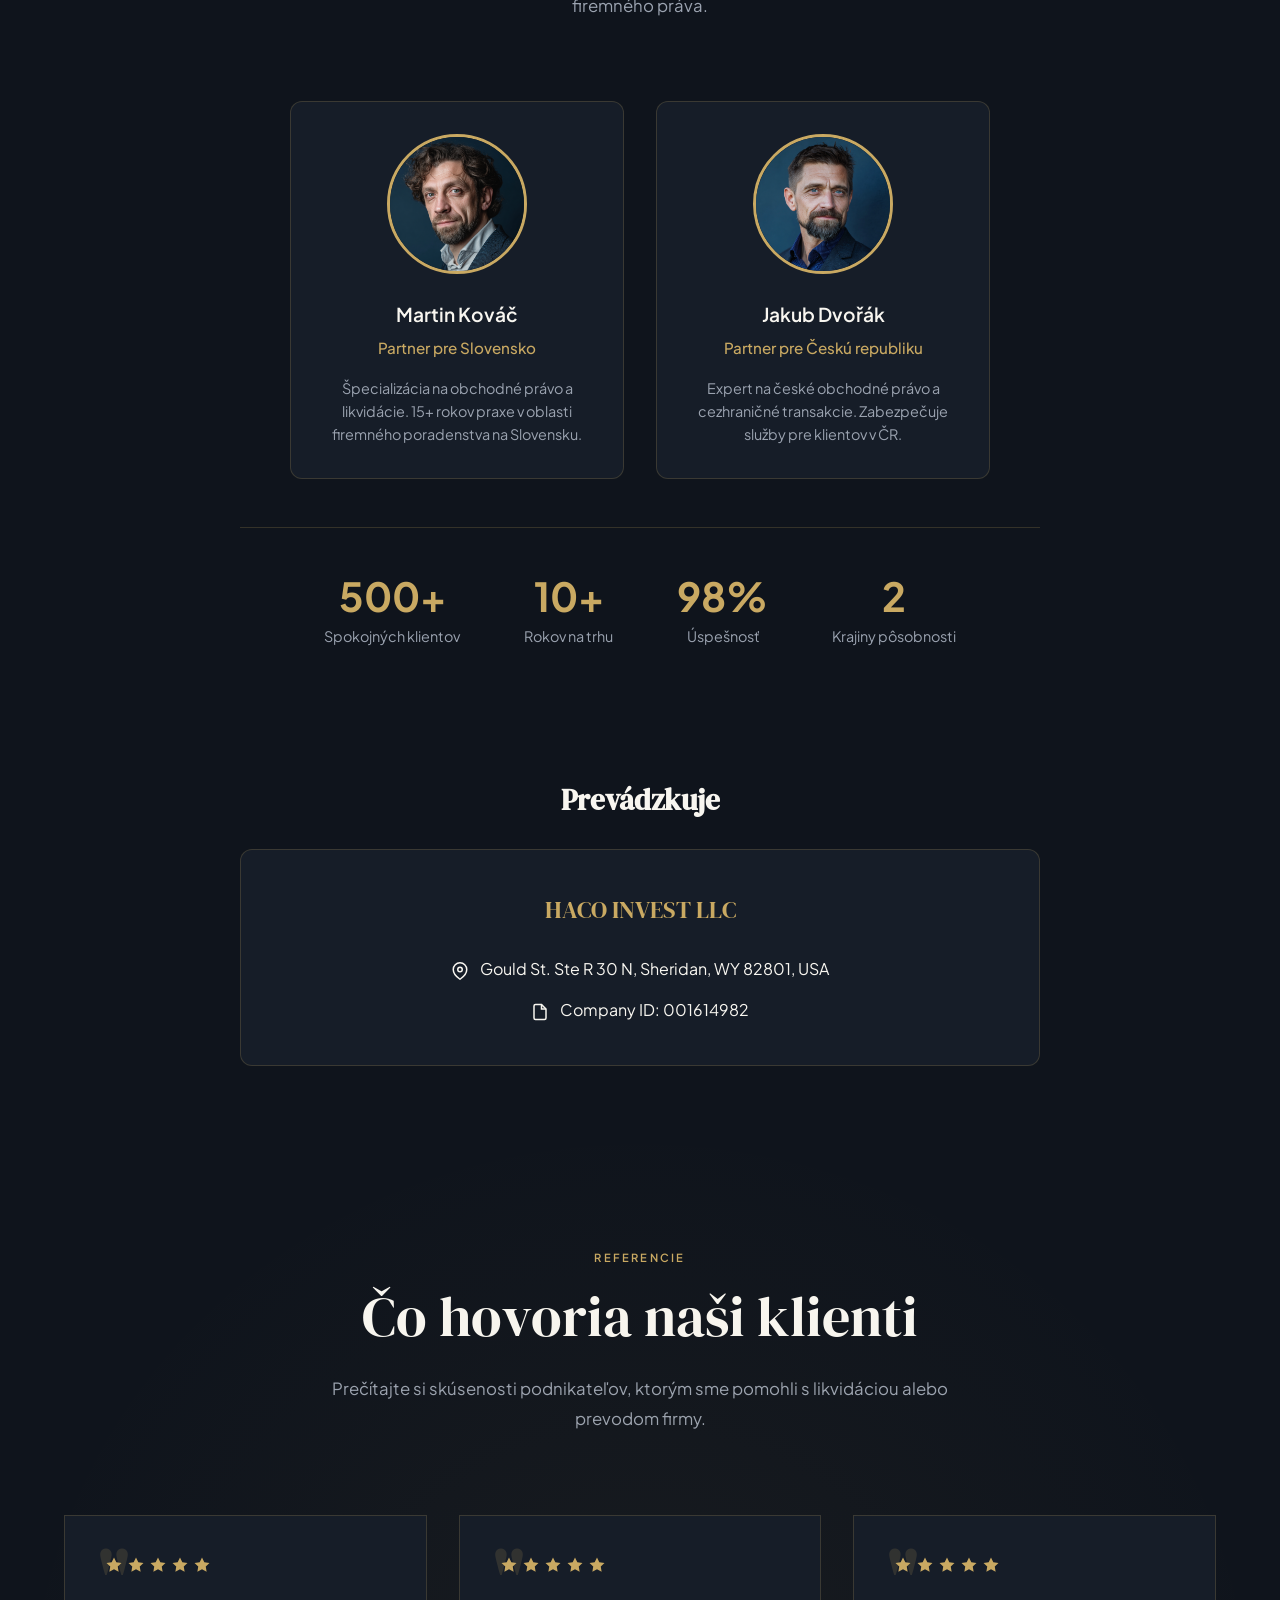
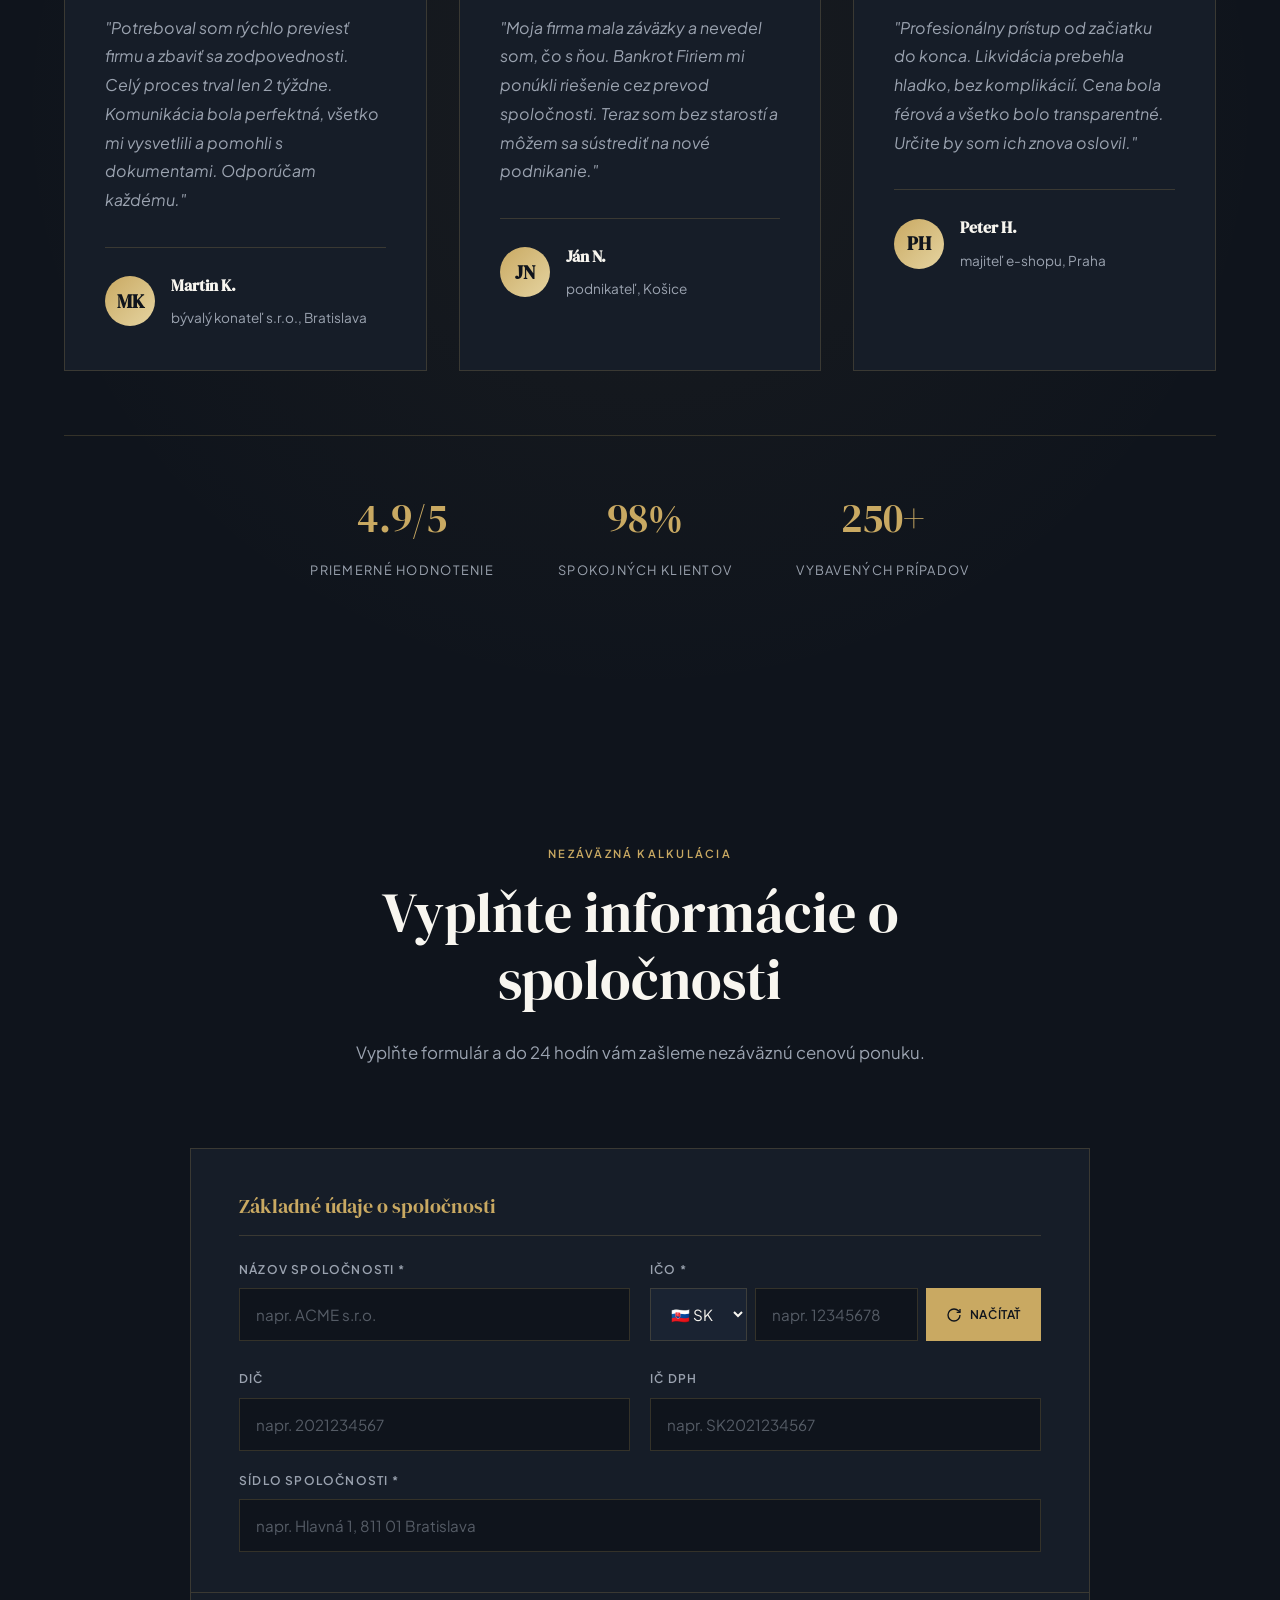
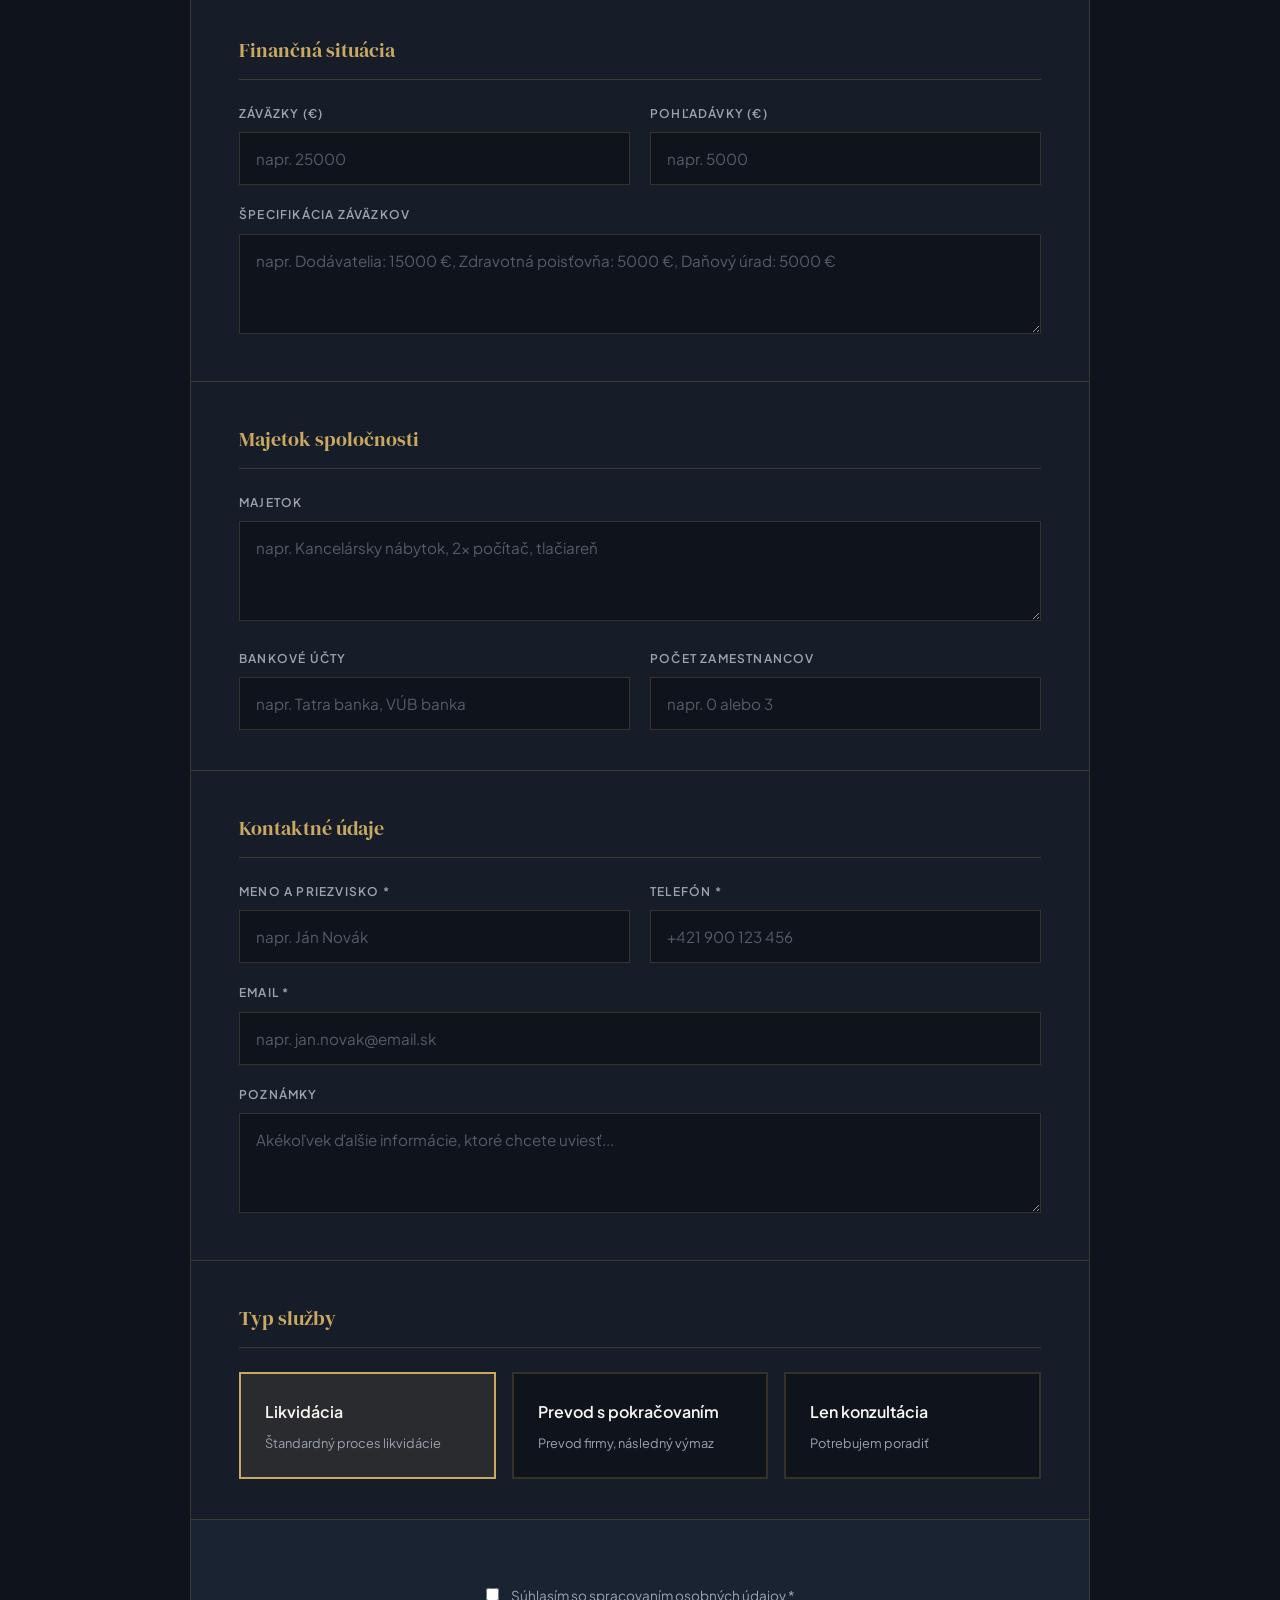
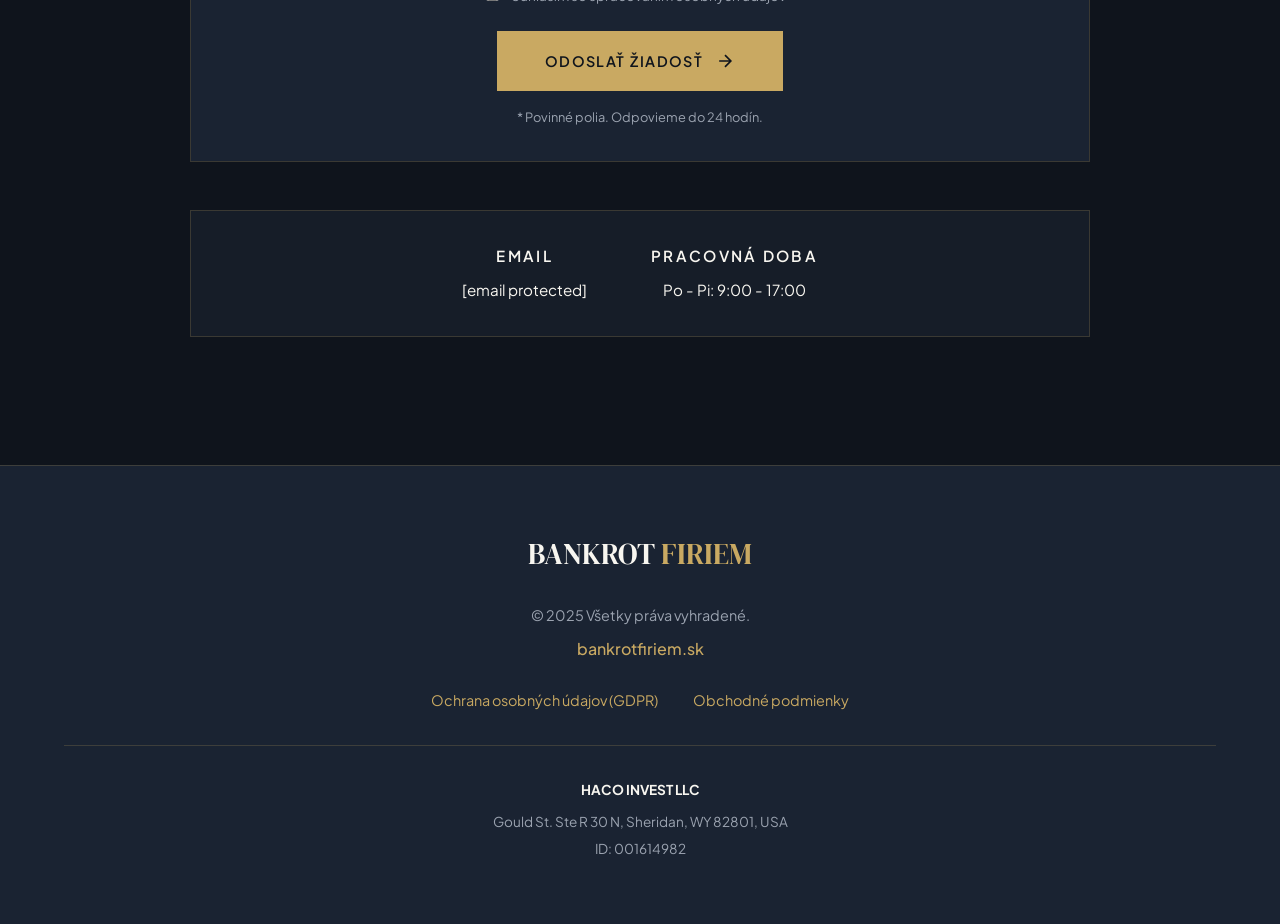
==== commit 27ae791a: "Redesign: PokéBox marketplace + i18n SK/EN/DE/ES" ====
--- a/index.html
+++ b/index.html
@@ -1,331 +1,2337 @@
 <!DOCTYPE html>
 <html lang="sk">
 <head>
-<meta charset="UTF-8" />
-<meta name="viewport" content="width=device-width, initial-scale=1.0" />
-<title>Cardex — Výkup a predaj zberateľských kariet</title>
-<meta name="description" content="Cardex je najrýchlejšia platforma na výkup a predaj Pokémon, Lorcana a Magic kariet. Online ponuka za 60 sekúnd, výplata do 24 h." />
-
-<meta property="og:title" content="Cardex — Výkup a predaj zberateľských kariet" />
-<meta property="og:description" content="Najrýchlejšia platforma na výkup a predaj Pokémon, Lorcana a Magic kariet. Pevná ponuka za 60 sekúnd, výplata do 24 hodín." />
-<meta property="og:image" content="https://images.pokemontcg.io/base1/4_hires.png" />
-<meta property="og:type" content="website" />
-<meta property="og:url" content="https://cardex.sk" />
-<meta name="twitter:card" content="summary_large_image" />
-
-<link rel="icon" href="data:image/svg+xml,<svg xmlns='http://www.w3.org/2000/svg' viewBox='0 0 100 100'><rect rx='20' width='100' height='100' fill='%233b4cca'/><text x='50' y='72' text-anchor='middle' font-size='60' font-weight='800' fill='white' font-family='system-ui'>C</text></svg>" />
-<link rel="stylesheet" href="styles.css" />
-<link rel="preconnect" href="https://fonts.googleapis.com" />
-<link rel="preconnect" href="https://fonts.gstatic.com" crossorigin />
-<link href="https://fonts.googleapis.com/css2?family=Plus+Jakarta+Sans:wght@500;600;700;800&family=Inter:wght@400;500;600;700&display=swap" rel="stylesheet" />
+    <meta charset="UTF-8">
+    <meta name="viewport" content="width=device-width, initial-scale=1.0">
+    
+    <!-- Primary Meta Tags -->
+    <title>Likvidácia s.r.o. a Prevod Firmy | BANKROT FIRIEM | SK & CZ</title>
+    <meta name="title" content="Likvidácia s.r.o. a Prevod Firmy | BANKROT FIRIEM | SK & CZ">
+    <meta name="description" content="Profesionálna likvidácia spoločností, prevod firiem a výmaz z obchodného registra. 10+ rokov skúseností, 500+ spokojných klientov. Bezplatná konzultácia do 24h. Pôsobíme na Slovensku a v Česku.">
+    <meta name="keywords" content="likvidácia s.r.o., likvidácia spoločnosti, prevod firmy, výmaz z obchodného registra, bankrot firmy, zrušenie s.r.o., predaj firmy, likvidácia sro cena, likvidace s.r.o., převod společnosti">
+    <meta name="author" content="Bankrot Firiem">
+    <meta name="robots" content="index, follow">
+    <link rel="canonical" href="https://bankrotfiriem.sk/">
+    
+    <!-- Open Graph / Facebook -->
+    <meta property="og:type" content="website">
+    <meta property="og:url" content="https://bankrotfiriem.sk/">
+    <meta property="og:title" content="Likvidácia s.r.o. a Prevod Firmy | BANKROT FIRIEM">
+    <meta property="og:description" content="Profesionálna likvidácia spoločností, prevod firiem a výmaz z OR. 10+ rokov skúseností. Bezplatná konzultácia do 24h.">
+    <meta property="og:image" content="https://bankrotfiriem.sk/og-image.png">
+    <meta property="og:locale" content="sk_SK">
+    <meta property="og:locale:alternate" content="cs_CZ">
+    <meta property="og:site_name" content="Bankrot Firiem">
+    
+    <!-- Twitter -->
+    <meta property="twitter:card" content="summary_large_image">
+    <meta property="twitter:url" content="https://bankrotfiriem.sk/">
+    <meta property="twitter:title" content="Likvidácia s.r.o. a Prevod Firmy | BANKROT FIRIEM">
+    <meta property="twitter:description" content="Profesionálna likvidácia spoločností, prevod firiem a výmaz z OR. 10+ rokov skúseností. Bezplatná konzultácia do 24h.">
+    <meta property="twitter:image" content="https://bankrotfiriem.sk/og-image.png">
+    
+    <!-- Favicon -->
+    <link rel="icon" type="image/x-icon" href="/favicon.ico">
+    <link rel="apple-touch-icon" sizes="180x180" href="/apple-touch-icon.png">
+    
+    <!-- Google Analytics 4 - NAHRAĎ G-LH019Y97BD svojim ID -->
+    <script async src="https://www.googletagmanager.com/gtag/js?id=G-LH019Y97BD"></script>
+    <script>
+        window.dataLayer = window.dataLayer || [];
+        function gtag(){dataLayer.push(arguments);}
+        gtag('js', new Date());
+        gtag('config', 'G-LH019Y97BD');
+    </script>
+    
+    <!-- Facebook Pixel - NAHRAĎ 832402549608162 svojim ID -->
+    <script>
+        !function(f,b,e,v,n,t,s)
+        {if(f.fbq)return;n=f.fbq=function(){n.callMethod?
+        n.callMethod.apply(n,arguments):n.queue.push(arguments)};
+        if(!f._fbq)f._fbq=n;n.push=n;n.loaded=!0;n.version='2.0';
+        n.queue=[];t=b.createElement(e);t.async=!0;
+        t.src=v;s=b.getElementsByTagName(e)[0];
+        s.parentNode.insertBefore(t,s)}(window, document,'script',
+        'https://connect.facebook.net/en_US/fbevents.js');
+        fbq('init', '832402549608162');
+        fbq('track', 'PageView');
+    </script>
+    <noscript><img height="1" width="1" style="display:none" src="https://www.facebook.com/tr?id=832402549608162&ev=PageView&noscript=1"/></noscript>
+
+    <!-- Schema.org - Organization -->
+    <script type="application/ld+json">
+    {
+        "@context": "https://schema.org",
+        "@type": "Organization",
+        "name": "Bankrot Firiem",
+        "legalName": "HACO INVEST LLC",
+        "url": "https://bankrotfiriem.sk",
+        "logo": "https://bankrotfiriem.sk/logo.png",
+        "description": "Profesionálne služby likvidácie spoločností, prevod firiem a výmaz z obchodného registra na Slovensku a v Česku.",
+        "foundingDate": "2015",
+        "numberOfEmployees": "2-10",
+        "address": {
+            "@type": "PostalAddress",
+            "streetAddress": "Gould St. Ste R 30 N",
+            "addressLocality": "Sheridan",
+            "addressRegion": "WY",
+            "postalCode": "82801",
+            "addressCountry": "US"
+        },
+        "contactPoint": {
+            "@type": "ContactPoint",
+            "contactType": "customer service",
+            "email": "info@bankrotfiriem.sk",
+            "telephone": "+420775532036",
+            "availableLanguage": ["Slovak", "Czech", "English"],
+            "areaServed": ["SK", "CZ"]
+        },
+        "sameAs": [
+            "https://wa.me/420775532036",
+            "https://signal.me/#p/+420775532036"
+        ],
+        "areaServed": [
+            {
+                "@type": "Country",
+                "name": "Slovakia"
+            },
+            {
+                "@type": "Country",
+                "name": "Czech Republic"
+            }
+        ]
+    }
+    </script>
+    
+    <!-- Schema.org - LocalBusiness -->
+    <script type="application/ld+json">
+    {
+        "@context": "https://schema.org",
+        "@type": "LegalService",
+        "name": "Bankrot Firiem",
+        "url": "https://bankrotfiriem.sk",
+        "description": "Likvidácia s.r.o., prevod spoločností, výmaz z obchodného registra",
+        "priceRange": "€€",
+        "address": {
+            "@type": "PostalAddress",
+            "addressCountry": "SK"
+        },
+        "geo": {
+            "@type": "GeoCoordinates",
+            "latitude": "48.1486",
+            "longitude": "17.1077"
+        },
+        "openingHoursSpecification": {
+            "@type": "OpeningHoursSpecification",
+            "dayOfWeek": ["Monday", "Tuesday", "Wednesday", "Thursday", "Friday"],
+            "opens": "09:00",
+            "closes": "17:00"
+        },
+        "aggregateRating": {
+            "@type": "AggregateRating",
+            "ratingValue": "4.9",
+            "reviewCount": "127"
+        }
+    }
+    </script>
+    
+    <!-- Schema.org - FAQPage -->
+    <script type="application/ld+json">
+    {
+        "@context": "https://schema.org",
+        "@type": "FAQPage",
+        "mainEntity": [
+            {
+                "@type": "Question",
+                "name": "Ako dlho trvá likvidácia spoločnosti?",
+                "acceptedAnswer": {
+                    "@type": "Answer",
+                    "text": "Likvidácia je dlhodobý proces, ktorý trvá minimálne 6 mesiacov až niekoľko rokov. Preto väčšine klientov odporúčame prevod spoločnosti - my firmu prevezmeme a následne ju dáme do likvidácie za vás. Vy ste z firmy von do 2-3 týždňov."
+                }
+            },
+            {
+                "@type": "Question",
+                "name": "Koľko stojí likvidácia s.r.o.?",
+                "acceptedAnswer": {
+                    "@type": "Answer",
+                    "text": "Cena sa určuje individuálne podľa aktuálneho stavu spoločnosti - záväzky, majetok, počet zamestnancov, daňové nedoplatky a pod. Po bezplatnej konzultácii vám pripravíme cenovú ponuku na mieru."
+                }
+            },
+            {
+                "@type": "Question",
+                "name": "Môžem zlikvidovať firmu so záväzkami?",
+                "acceptedAnswer": {
+                    "@type": "Answer",
+                    "text": "Áno, môžete. Spoločnosť so záväzkami je možné previesť alebo zlikvidovať. Pri prevode záväzky prechádzajú na nového majiteľa. Pri likvidácii sa musia záväzky vysporiadať. Poradíme vám najlepšie riešenie pre vašu situáciu."
+                }
+            },
+            {
+                "@type": "Question",
+                "name": "Aký je rozdiel medzi likvidáciou a prevodom?",
+                "acceptedAnswer": {
+                    "@type": "Answer",
+                    "text": "Pri likvidácii zostávate konateľom až do výmazu (6+ mesiacov) a musíte riešiť účtovníctvo, dane, veriteľov. Pri prevode predáte podiely novému majiteľovi a do 2-3 týždňov ste z firmy úplne von."
+                }
+            },
+            {
+                "@type": "Question",
+                "name": "Musím niekam osobne chodiť?",
+                "acceptedAnswer": {
+                    "@type": "Answer",
+                    "text": "Takmer nikam. Jediná osobná návšteva je u notára na overenie podpisu pri prevode obchodného podielu. Všetko ostatné vybavíme online alebo zabezpečíme kuriérom."
+                }
+            },
+            {
+                "@type": "Question",
+                "name": "Je to legálne?",
+                "acceptedAnswer": {
+                    "@type": "Answer",
+                    "text": "Áno, všetky naše služby sú plne v súlade so zákonom č. 87/2015 Z.z. Pracujeme transparentne a legálne."
+                }
+            }
+        ]
+    }
+    </script>
+    
+    <!-- Schema.org - Service -->
+    <script type="application/ld+json">
+    {
+        "@context": "https://schema.org",
+        "@type": "Service",
+        "serviceType": "Likvidácia spoločností",
+        "provider": {
+            "@type": "Organization",
+            "name": "Bankrot Firiem"
+        },
+        "areaServed": ["SK", "CZ"],
+        "hasOfferCatalog": {
+            "@type": "OfferCatalog",
+            "name": "Firemné služby",
+            "itemListElement": [
+                {
+                    "@type": "Offer",
+                    "itemOffered": {
+                        "@type": "Service",
+                        "name": "Likvidácia s.r.o."
+                    }
+                },
+                {
+                    "@type": "Offer",
+                    "itemOffered": {
+                        "@type": "Service",
+                        "name": "Prevod spoločnosti"
+                    }
+                },
+                {
+                    "@type": "Offer",
+                    "itemOffered": {
+                        "@type": "Service",
+                        "name": "Výmaz z obchodného registra"
+                    }
+                }
+            ]
+        }
+    }
+    </script>
+
+    <!-- Cloudflare Turnstile -->
+    <script src="https://challenges.cloudflare.com/turnstile/v0/api.js" async defer></script>
+    
+    <!-- Fonts -->
+    <link rel="preconnect" href="https://fonts.googleapis.com">
+    <link rel="preconnect" href="https://fonts.gstatic.com" crossorigin>
+    <link href="https://fonts.googleapis.com/css2?family=DM+Serif+Display:ital@0;1&family=Plus+Jakarta+Sans:wght@300;400;500;600;700&display=swap" rel="stylesheet">
+    <style>
+        :root {
+            --color-primary: #1a2332;
+            --color-secondary: #2d3a4f;
+            --color-accent: #c9a962;
+            --color-accent-light: #e5d4a1;
+            --color-text: #f8f6f0;
+            --color-text-muted: #9ba3b0;
+            --color-bg: #0f141c;
+            --color-bg-card: #161d28;
+            --color-border: rgba(201, 169, 98, 0.2);
+            --font-display: 'DM Serif Display', Georgia, serif;
+            --font-body: 'Plus Jakarta Sans', -apple-system, sans-serif;
+            --transition: all 0.4s cubic-bezier(0.16, 1, 0.3, 1);
+        }
+
+        * { margin: 0; padding: 0; box-sizing: border-box; }
+        html { scroll-behavior: smooth; }
+        body { font-family: var(--font-body); background-color: var(--color-bg); color: var(--color-text); line-height: 1.7; font-weight: 400; overflow-x: hidden; }
+        body::before { content: ''; position: fixed; top: 0; left: 0; width: 100%; height: 100%; background-image: url("data:image/svg+xml,%3Csvg viewBox='0 0 400 400' xmlns='http://www.w3.org/2000/svg'%3E%3Cfilter id='noiseFilter'%3E%3CfeTurbulence type='fractalNoise' baseFrequency='0.9' numOctaves='4' stitchTiles='stitch'/%3E%3C/filter%3E%3Crect width='100%25' height='100%25' filter='url(%23noiseFilter)'/%3E%3C/svg%3E"); opacity: 0.03; pointer-events: none; z-index: 1000; }
+        a { color: inherit; text-decoration: none; }
+
+        .nav { position: fixed; top: 0; left: 0; right: 0; z-index: 100; padding: 1.5rem 4rem; display: flex; justify-content: space-between; align-items: center; background: linear-gradient(to bottom, var(--color-bg), transparent); transition: var(--transition); }
+        .nav.scrolled { background: rgba(15, 20, 28, 0.95); backdrop-filter: blur(20px); padding: 1rem 4rem; }
+        .logo { font-family: var(--font-display); font-size: 1.6rem; font-weight: 400; color: var(--color-text); letter-spacing: 0.02em; }
+        .logo span { color: var(--color-accent); }
+        .nav-links { display: flex; gap: 3rem; list-style: none; }
+        .nav-links a { font-size: 0.85rem; font-weight: 500; letter-spacing: 0.08em; text-transform: uppercase; color: var(--color-text-muted); transition: var(--transition); position: relative; }
+        .nav-links a::after { content: ''; position: absolute; bottom: -4px; left: 0; width: 0; height: 1px; background: var(--color-accent); transition: var(--transition); }
+        .nav-links a:hover { color: var(--color-accent); }
+        .nav-links a:hover::after { width: 100%; }
+        .nav-cta { padding: 0.8rem 2rem; border: 1px solid var(--color-accent); color: var(--color-accent); font-size: 0.8rem; font-weight: 600; letter-spacing: 0.08em; text-transform: uppercase; transition: var(--transition); }
+        .nav-cta:hover { background: var(--color-accent); color: var(--color-bg); }
+        
+        .lang-switcher { display: flex; gap: 0; border: 1px solid var(--color-border); margin-left: 1rem; }
+        .lang-btn { padding: 0.5rem 0.75rem; background: transparent; border: none; color: var(--color-text-muted); font-family: var(--font-body); font-size: 0.75rem; font-weight: 600; letter-spacing: 0.05em; cursor: pointer; transition: var(--transition); border-right: 1px solid var(--color-border); }
+        .lang-btn:last-child { border-right: none; }
+        .lang-btn:hover { color: var(--color-accent); }
+        .lang-btn.active { background: var(--color-accent); color: var(--color-bg); }
+
+        .hero { min-height: 100vh; display: flex; align-items: center; justify-content: center; position: relative; padding: 8rem 4rem; overflow: hidden; }
+        .hero-bg { position: absolute; top: 0; left: 0; right: 0; bottom: 0; background: radial-gradient(ellipse at 20% 80%, rgba(201, 169, 98, 0.08) 0%, transparent 50%), radial-gradient(ellipse at 80% 20%, rgba(45, 58, 79, 0.3) 0%, transparent 50%), linear-gradient(135deg, var(--color-bg) 0%, var(--color-primary) 100%); }
+        .hero-pattern { position: absolute; top: 0; left: 0; right: 0; bottom: 0; background-image: linear-gradient(var(--color-border) 1px, transparent 1px), linear-gradient(90deg, var(--color-border) 1px, transparent 1px); background-size: 80px 80px; opacity: 0.3; }
+        .hero-content { position: relative; z-index: 1; max-width: 950px; text-align: center; }
+        .hero-badge { display: inline-block; padding: 0.5rem 1.5rem; border: 1px solid var(--color-border); font-size: 0.7rem; font-weight: 600; letter-spacing: 0.2em; text-transform: uppercase; color: var(--color-accent); margin-bottom: 2rem; animation: fadeInUp 1s ease-out; }
+        .hero-title { font-family: var(--font-display); font-size: clamp(3rem, 8vw, 5.5rem); font-weight: 400; line-height: 1.1; margin-bottom: 1.5rem; animation: fadeInUp 1s ease-out 0.2s backwards; }
+        .hero-title span { color: var(--color-accent); font-style: italic; }
+        .hero-subtitle { font-size: 1.1rem; font-weight: 400; color: var(--color-text-muted); max-width: 620px; margin: 0 auto 2rem; animation: fadeInUp 1s ease-out 0.4s backwards; line-height: 1.8; }
+        
+        .hero-online { display: flex; flex-direction: column; align-items: center; gap: 1rem; margin-bottom: 2.5rem; animation: fadeInUp 1s ease-out 0.5s backwards; }
+        .online-badge { display: inline-flex; align-items: center; gap: 0.75rem; padding: 0.75rem 1.5rem; background: rgba(201, 169, 98, 0.15); border: 1px solid var(--color-accent); color: var(--color-accent); font-size: 0.9rem; font-weight: 600; letter-spacing: 0.05em; }
+        .online-badge svg { width: 20px; height: 20px; }
+        .online-features { display: flex; gap: 2rem; flex-wrap: wrap; justify-content: center; }
+        .online-features span { display: flex; align-items: center; gap: 0.5rem; font-size: 0.85rem; color: var(--color-text-muted); font-weight: 500; }
+        .online-features svg { width: 16px; height: 16px; color: var(--color-accent); }
+
+        .hero-buttons { display: flex; gap: 1.5rem; justify-content: center; flex-wrap: wrap; animation: fadeInUp 1s ease-out 0.6s backwards; }
+        .btn { padding: 1rem 2.5rem; font-family: var(--font-body); font-size: 0.8rem; font-weight: 600; letter-spacing: 0.12em; text-transform: uppercase; transition: var(--transition); cursor: pointer; }
+        .btn-primary { background: var(--color-accent); color: var(--color-bg); border: none; }
+        .btn-primary:hover { background: var(--color-accent-light); transform: translateY(-2px); box-shadow: 0 10px 40px rgba(201, 169, 98, 0.3); }
+        .btn-secondary { background: transparent; color: var(--color-text); border: 1px solid var(--color-text-muted); }
+        .btn-secondary:hover { border-color: var(--color-accent); color: var(--color-accent); }
+
+        .hero-stats { display: flex; justify-content: center; gap: 4rem; margin-top: 5rem; padding-top: 3rem; border-top: 1px solid var(--color-border); animation: fadeInUp 1s ease-out 0.8s backwards; }
+        .stat { text-align: center; }
+        .stat-number { font-family: var(--font-display); font-size: 3.5rem; font-weight: 400; color: var(--color-accent); line-height: 1; }
+        .stat-label { font-size: 0.75rem; font-weight: 600; letter-spacing: 0.12em; text-transform: uppercase; color: var(--color-text-muted); margin-top: 0.5rem; }
+
+        section { padding: 8rem 4rem; }
+        .section-header { text-align: center; max-width: 700px; margin: 0 auto 5rem; }
+        .section-tag { display: inline-block; font-size: 0.7rem; font-weight: 600; letter-spacing: 0.2em; text-transform: uppercase; color: var(--color-accent); margin-bottom: 1rem; }
+        .section-title { font-family: var(--font-display); font-size: clamp(2.5rem, 5vw, 3.5rem); font-weight: 400; line-height: 1.2; margin-bottom: 1.5rem; }
+        .section-desc { color: var(--color-text-muted); font-size: 1.05rem; line-height: 1.8; }
+
+        .transfer { background: var(--color-bg); position: relative; overflow: hidden; }
+        .transfer::before { content: ''; position: absolute; top: 0; right: 0; width: 50%; height: 100%; background: linear-gradient(135deg, transparent 0%, rgba(201, 169, 98, 0.03) 100%); }
+        .transfer-container { max-width: 1400px; margin: 0 auto; display: grid; grid-template-columns: 1.2fr 1fr; gap: 4rem; align-items: center; position: relative; z-index: 1; }
+        .transfer-content { padding-right: 2rem; }
+        .transfer-desc { font-size: 1.1rem; color: var(--color-text-muted); line-height: 1.8; margin-bottom: 2.5rem; }
+        .transfer-features { margin-bottom: 2.5rem; }
+        .transfer-feature { display: flex; gap: 1.25rem; margin-bottom: 1.5rem; padding: 1.25rem; background: var(--color-bg-card); border: 1px solid var(--color-border); transition: var(--transition); }
+        .transfer-feature:hover { border-color: var(--color-accent); }
+        .transfer-feature-icon { width: 28px; height: 28px; flex-shrink: 0; display: flex; align-items: center; justify-content: center; background: var(--color-accent); color: var(--color-bg); border-radius: 2px; }
+        .transfer-feature-icon svg { width: 16px; height: 16px; }
+        .transfer-feature-text { display: flex; flex-direction: column; gap: 0.25rem; }
+        .transfer-feature-text strong { font-size: 1rem; font-weight: 600; color: var(--color-text); }
+        .transfer-feature-text span { font-size: 0.9rem; color: var(--color-text-muted); line-height: 1.6; }
+        .transfer-info { position: relative; }
+        .legal-notice { background: linear-gradient(135deg, var(--color-primary) 0%, var(--color-secondary) 100%); border: 1px solid var(--color-border); padding: 2.5rem; position: relative; overflow: hidden; }
+        .legal-notice::before { content: ''; position: absolute; top: 0; left: 0; width: 100%; height: 4px; background: linear-gradient(90deg, var(--color-accent), var(--color-accent-light)); }
+        .legal-icon { margin-bottom: 1rem; color: var(--color-accent); }
+        .legal-icon svg { width: 40px; height: 40px; }
+        .legal-notice h4 { font-family: var(--font-display); font-size: 1.4rem; font-weight: 400; color: var(--color-accent); margin-bottom: 1rem; }
+        .legal-notice p { font-size: 0.95rem; color: var(--color-text-muted); line-height: 1.8; margin-bottom: 1.5rem; }
+        .legal-list { list-style: none; display: grid; grid-template-columns: 1fr 1fr; gap: 0.75rem; }
+        .legal-list li { font-size: 0.85rem; color: var(--color-text); padding-left: 1.25rem; position: relative; }
+        .legal-list li::before { content: '•'; position: absolute; left: 0; color: var(--color-accent); font-weight: 700; }
+
+        .services { background: var(--color-primary); position: relative; }
+        .services-grid { display: grid; grid-template-columns: repeat(auto-fit, minmax(320px, 1fr)); gap: 2rem; max-width: 1400px; margin: 0 auto; }
+        .service-card { background: var(--color-bg-card); padding: 3rem; border: 1px solid var(--color-border); transition: var(--transition); position: relative; overflow: hidden; }
+        .service-card::before { content: ''; position: absolute; top: 0; left: 0; width: 100%; height: 3px; background: linear-gradient(90deg, var(--color-accent), transparent); opacity: 0; transition: var(--transition); }
+        .service-card:hover { transform: translateY(-5px); border-color: var(--color-accent); }
+        .service-card:hover::before { opacity: 1; }
+        .service-card { cursor: pointer; }
+        .service-card:hover .service-title { color: var(--color-accent); }
+
+        /* Service Modal */
+        .service-modal { display: none; position: fixed; top: 0; left: 0; width: 100%; height: 100%; background: rgba(0,0,0,0.85); z-index: 10000; align-items: center; justify-content: center; padding: 2rem; }
+        .service-modal.active { display: flex; }
+        .service-modal-content { background: var(--color-bg-card); border: 1px solid var(--color-border); max-width: 700px; width: 100%; max-height: 90vh; overflow-y: auto; position: relative; animation: modalFadeIn 0.3s ease; }
+        @keyframes modalFadeIn { from { opacity: 0; transform: scale(0.95); } to { opacity: 1; transform: scale(1); } }
+        .service-modal-header { padding: 2.5rem 2.5rem 1.5rem; border-bottom: 1px solid var(--color-border); }
+        .service-modal-icon { width: 60px; height: 60px; color: var(--color-accent); margin-bottom: 1rem; }
+        .service-modal-title { font-family: var(--font-display); font-size: 1.8rem; color: var(--color-text); margin-bottom: 0.5rem; }
+        .service-modal-subtitle { color: var(--color-text-muted); font-size: 1rem; }
+        .service-modal-body { padding: 2rem 2.5rem; }
+        .service-modal-desc { color: var(--color-text-muted); line-height: 1.8; margin-bottom: 1.5rem; }
+        .service-modal-features { list-style: none; padding: 0; margin: 0 0 2rem 0; }
+        .service-modal-features li { padding: 0.75rem 0; border-bottom: 1px solid var(--color-border); color: var(--color-text); display: flex; align-items: flex-start; gap: 0.75rem; }
+        .service-modal-features li:last-child { border-bottom: none; }
+        .service-modal-features li::before { content: '✓'; color: var(--color-accent); font-weight: bold; flex-shrink: 0; }
+        .service-modal-price { display: none; background: linear-gradient(135deg, rgba(201, 169, 98, 0.15) 0%, rgba(201, 169, 98, 0.05) 100%); border: 1px solid var(--color-accent); padding: 1.25rem; margin-bottom: 1.5rem; }
+        .service-modal-price-label { font-size: 0.8rem; text-transform: uppercase; letter-spacing: 0.1em; color: var(--color-text-muted); margin-bottom: 0.25rem; }
+        .service-modal-price-value { font-family: var(--font-display); font-size: 1.5rem; color: var(--color-accent); }
+        .service-modal-footer { padding: 1.5rem 2.5rem 2.5rem; display: flex; gap: 1rem; }
+        .service-modal-btn { flex: 1; padding: 1rem 2rem; font-family: var(--font-body); font-size: 0.9rem; font-weight: 600; text-transform: uppercase; letter-spacing: 0.05em; cursor: pointer; transition: var(--transition); text-align: center; text-decoration: none; }
+        .service-modal-btn.primary { background: var(--color-accent); border: none; color: var(--color-bg); }
+        .service-modal-btn.primary:hover { background: var(--color-accent-light); transform: translateY(-2px); }
+        .service-modal-btn.secondary { background: transparent; border: 1px solid var(--color-border); color: var(--color-text); }
+        .service-modal-btn.secondary:hover { border-color: var(--color-accent); color: var(--color-accent); }
+        .service-modal-close { position: absolute; top: 1.5rem; right: 1.5rem; width: 40px; height: 40px; background: transparent; border: 1px solid var(--color-border); color: var(--color-text-muted); cursor: pointer; font-size: 1.5rem; display: flex; align-items: center; justify-content: center; transition: var(--transition); }
+        .service-modal-close:hover { border-color: var(--color-accent); color: var(--color-accent); }
+        .service-icon { width: 60px; height: 60px; display: flex; align-items: center; justify-content: center; border: 1px solid var(--color-accent); color: var(--color-accent); margin-bottom: 1.5rem; }
+        .service-icon svg { width: 28px; height: 28px; }
+        .service-title { font-family: var(--font-display); font-size: 1.5rem; font-weight: 400; margin-bottom: 1rem; }
+        .service-desc { color: var(--color-text-muted); font-size: 0.95rem; line-height: 1.8; }
+
+        .process { background: var(--color-bg); }
+        .process-timeline { max-width: 900px; margin: 0 auto; position: relative; }
+        .process-timeline::before { content: ''; position: absolute; left: 40px; top: 0; bottom: 0; width: 1px; background: linear-gradient(to bottom, var(--color-accent), transparent); }
+        .process-item { display: flex; gap: 3rem; margin-bottom: 4rem; }
+        .process-number { width: 80px; height: 80px; flex-shrink: 0; display: flex; align-items: center; justify-content: center; background: var(--color-bg-card); border: 1px solid var(--color-accent); font-family: var(--font-display); font-size: 2rem; color: var(--color-accent); }
+        .process-content h3 { font-family: var(--font-display); font-size: 1.5rem; font-weight: 400; margin-bottom: 0.75rem; }
+        .process-content p { color: var(--color-text-muted); line-height: 1.8; }
+
+        .values { background: linear-gradient(135deg, var(--color-primary) 0%, var(--color-bg) 100%); }
+        .values-grid { display: grid; grid-template-columns: repeat(3, 1fr); gap: 0; max-width: 1200px; margin: 0 auto; border: 1px solid var(--color-border); }
+        .value-card { padding: 4rem 3rem; border-right: 1px solid var(--color-border); transition: var(--transition); }
+        .value-card:last-child { border-right: none; }
+        .value-card:hover { background: rgba(201, 169, 98, 0.05); }
+        .value-icon { margin-bottom: 1.5rem; color: var(--color-accent); }
+        .value-icon svg { width: 40px; height: 40px; }
+        .value-title { font-family: var(--font-display); font-size: 1.4rem; font-weight: 400; margin-bottom: 1rem; }
+        .value-desc { color: var(--color-text-muted); font-size: 0.95rem; line-height: 1.8; }
+
+        .countries { background: var(--color-bg-card); padding: 4rem; }
+        .countries-inner { max-width: 1200px; margin: 0 auto; text-align: center; }
+        .countries-label { font-size: 0.75rem; font-weight: 600; letter-spacing: 0.2em; text-transform: uppercase; color: var(--color-text-muted); margin-bottom: 2rem; }
+        .countries-list { display: flex; justify-content: center; gap: 3rem; flex-wrap: wrap; }
+
+        /* FAQ Section */
+        .faq { background: var(--color-primary); }
+        .faq-container { max-width: 800px; margin: 0 auto; }
+        .faq-item { border-bottom: 1px solid var(--color-border); }
+        .faq-item:last-child { border-bottom: none; }
+        .faq-question { width: 100%; display: flex; justify-content: space-between; align-items: center; padding: 1.5rem 0; background: none; border: none; cursor: pointer; text-align: left; }
+        .faq-question span { font-family: var(--font-display); font-size: 1.15rem; color: var(--color-text); transition: var(--transition); }
+        .faq-question svg { width: 24px; height: 24px; color: var(--color-accent); transition: var(--transition); flex-shrink: 0; margin-left: 1rem; }
+        .faq-question:hover span { color: var(--color-accent); }
+        .faq-item.active .faq-question svg { transform: rotate(180deg); }
+        .faq-answer { max-height: 0; overflow: hidden; transition: max-height 0.3s ease; }
+        .faq-item.active .faq-answer { max-height: 200px; }
+        .faq-answer p { padding: 0 0 1.5rem 0; color: var(--color-text-muted); line-height: 1.8; }
+
+        /* Cookie Banner */
+        .cookie-banner { position: fixed; bottom: 0; left: 0; right: 0; background: var(--color-bg-card); border-top: 1px solid var(--color-border); padding: 1.25rem 2rem; display: none; z-index: 999; }
+        .cookie-banner.active { display: block; }
+        .cookie-inner { max-width: 1200px; margin: 0 auto; display: flex; align-items: center; justify-content: space-between; gap: 2rem; flex-wrap: wrap; }
+        .cookie-text { flex: 1; min-width: 300px; }
+        .cookie-text p { color: var(--color-text-muted); font-size: 0.9rem; line-height: 1.6; margin: 0; }
+        .cookie-text a { color: var(--color-accent); text-decoration: underline; }
+        .cookie-buttons { display: flex; gap: 0.75rem; flex-shrink: 0; }
+        .cookie-btn { padding: 0.75rem 1.5rem; font-family: var(--font-body); font-size: 0.85rem; font-weight: 600; cursor: pointer; transition: var(--transition); border: none; }
+        .cookie-btn-accept { background: var(--color-accent); color: var(--color-bg); }
+        .cookie-btn-accept:hover { background: var(--color-accent-light); }
+        .cookie-btn-necessary { background: transparent; color: var(--color-text-muted); border: 1px solid var(--color-border); }
+        .cookie-btn-necessary:hover { border-color: var(--color-accent); color: var(--color-accent); }
+        .cf-turnstile { margin: 1rem 0; display: flex; justify-content: center; }
+        .country { display: flex; align-items: center; gap: 0.75rem; font-size: 1rem; font-weight: 500; color: var(--color-text); }
+        .country-flag { display: flex; align-items: center; justify-content: center; width: 36px; height: 24px; background: var(--color-accent); color: var(--color-bg); font-size: 0.7rem; font-weight: 700; letter-spacing: 0.05em; }
+
+        .contact { background: var(--color-bg); position: relative; }
+        .form-container { max-width: 900px; margin: 0 auto 3rem; }
+        .company-form { background: var(--color-bg-card); border: 1px solid var(--color-border); padding: 0; }
+        .form-section { padding: 2.5rem 3rem; border-bottom: 1px solid var(--color-border); }
+        .form-section:last-of-type { border-bottom: none; }
+        .form-section-title { font-family: var(--font-display); font-size: 1.25rem; font-weight: 400; color: var(--color-accent); margin-bottom: 1.5rem; padding-bottom: 0.75rem; border-bottom: 1px solid var(--color-border); }
+        .form-grid { display: grid; grid-template-columns: 1fr 1fr; gap: 1.25rem; }
+        .form-group.full-width { grid-column: 1 / -1; }
+        .form-group { margin-bottom: 0; }
+        .ico-group { position: relative; }
+        .ico-input-wrapper { display: flex; gap: 0.5rem; }
+        .ico-input-wrapper .form-input { flex: 1; }
+        .country-select { padding: 0 1rem; background: var(--color-primary); border: 1px solid var(--color-border); color: var(--color-text); font-family: var(--font-body); font-size: 0.95rem; cursor: pointer; transition: var(--transition); min-width: 85px; }
+        .country-select:focus { outline: none; border-color: var(--color-accent); }
+        .country-select option { background: var(--color-bg-card); padding: 0.5rem; }
+        .ico-input-wrapper { display: flex; gap: 0.5rem; }
+        .ico-input-wrapper .form-input { flex: 1; }
+        .ico-btn { display: flex; align-items: center; gap: 0.5rem; padding: 0 1.25rem; background: var(--color-accent); border: none; color: var(--color-bg); font-family: var(--font-body); font-size: 0.75rem; font-weight: 600; letter-spacing: 0.05em; text-transform: uppercase; cursor: pointer; transition: var(--transition); white-space: nowrap; }
+        .ico-btn:hover { background: var(--color-accent-light); }
+        .ico-btn:disabled { opacity: 0.6; cursor: not-allowed; }
+        .ico-btn.loading svg { animation: spin 1s linear infinite; }
+        @keyframes spin { from { transform: rotate(0deg); } to { transform: rotate(360deg); } }
+        .ico-status { font-size: 0.8rem; margin-top: 0.5rem; }
+        .ico-status.success { color: #4ade80; }
+        .ico-status.error { color: #f87171; }
+        .ico-status.loading { color: var(--color-accent); }
+        .form-label { display: block; font-size: 0.75rem; font-weight: 600; letter-spacing: 0.1em; text-transform: uppercase; color: var(--color-text-muted); margin-bottom: 0.5rem; }
+        .form-input, .form-textarea { width: 100%; padding: 1rem; background: var(--color-bg); border: 1px solid var(--color-border); color: var(--color-text); font-family: var(--font-body); font-size: 0.95rem; transition: var(--transition); }
+        .form-input::placeholder, .form-textarea::placeholder { color: rgba(155, 163, 176, 0.5); }
+        .form-input:focus, .form-textarea:focus { outline: none; border-color: var(--color-accent); background: rgba(201, 169, 98, 0.05); }
+        .form-textarea { min-height: 100px; resize: vertical; }
+        .service-options { display: grid; grid-template-columns: repeat(3, 1fr); gap: 1rem; }
+        .service-option { cursor: pointer; }
+        .service-option input { display: none; }
+        .option-box { display: flex; flex-direction: column; padding: 1.5rem; background: var(--color-bg); border: 2px solid var(--color-border); transition: var(--transition); height: 100%; }
+        .service-option input:checked + .option-box { border-color: var(--color-accent); background: rgba(201, 169, 98, 0.1); }
+        .service-option:hover .option-box { border-color: var(--color-accent); }
+        .option-title { font-size: 1rem; font-weight: 600; color: var(--color-text); margin-bottom: 0.5rem; }
+        .option-desc { font-size: 0.8rem; color: var(--color-text-muted); line-height: 1.5; }
+        .form-footer { padding: 2rem 3rem; background: var(--color-primary); text-align: center; }
+        .form-consent { margin-bottom: 1.5rem; }
+        .consent-label { display: flex; align-items: flex-start; gap: 0.75rem; font-size: 0.85rem; color: var(--color-text-muted); cursor: pointer; text-align: left; justify-content: center; }
+        .consent-label input { margin-top: 0.25rem; accent-color: var(--color-accent); }
+        .form-submit { display: inline-flex; align-items: center; gap: 0.75rem; padding: 1.25rem 3rem; background: var(--color-accent); border: none; color: var(--color-bg); font-family: var(--font-body); font-size: 0.9rem; font-weight: 600; letter-spacing: 0.1em; text-transform: uppercase; cursor: pointer; transition: var(--transition); }
+        .form-submit:hover { background: var(--color-accent-light); transform: translateY(-2px); box-shadow: 0 10px 40px rgba(201, 169, 98, 0.3); }
+        .form-submit svg { transition: var(--transition); }
+        .form-submit:hover svg { transform: translateX(4px); }
+        .form-note { font-size: 0.8rem; color: var(--color-text-muted); margin-top: 1rem; }
+        .contact-info-bar { max-width: 900px; margin: 0 auto; display: flex; justify-content: center; gap: 4rem; padding: 2rem; background: var(--color-bg-card); border: 1px solid var(--color-border); }
+        .contact-info-item { text-align: center; }
+        .contact-info-label { display: block; font-size: 0.7rem; font-weight: 600; letter-spacing: 0.15em; text-transform: uppercase; color: var(--color-accent); margin-bottom: 0.5rem; }
+        .contact-info-item a, .contact-info-item span { font-size: 0.95rem; color: var(--color-text); transition: var(--transition); }
+        .contact-info-item a:hover { color: var(--color-accent); }
+
+        .footer { background: var(--color-primary); padding: 4rem; text-align: center; border-top: 1px solid var(--color-border); }
+        .footer-logo { font-family: var(--font-display); font-size: 1.8rem; color: var(--color-text); margin-bottom: 1.5rem; }
+        .footer-logo span { color: var(--color-accent); }
+        .footer-text { color: var(--color-text-muted); font-size: 0.9rem; }
+        .footer-domain { color: var(--color-accent); font-weight: 500; margin-top: 0.5rem; display: block; }
+
+        /* Floating Contact Buttons */
+        .floating-buttons { position: fixed; bottom: 2rem; right: 2rem; display: flex; flex-direction: column; gap: 0.75rem; z-index: 1000; transition: bottom 0.3s ease; }
+        .floating-buttons.shifted { bottom: 6rem; }
+        .float-btn { display: flex; align-items: center; gap: 0.75rem; padding: 0.875rem 1.25rem; border-radius: 50px; color: #fff; font-size: 0.85rem; font-weight: 600; text-decoration: none; box-shadow: 0 4px 20px rgba(0,0,0,0.3); transition: var(--transition); }
+        .float-btn svg { width: 24px; height: 24px; flex-shrink: 0; }
+        .float-btn:hover { transform: translateY(-3px) scale(1.02); box-shadow: 0 8px 30px rgba(0,0,0,0.4); }
+        .float-label { white-space: nowrap; }
+        
+        .signal-btn { background: linear-gradient(135deg, #3a76f0 0%, #2856c4 100%); }
+        .signal-btn:hover { background: linear-gradient(135deg, #4a86ff 0%, #3866d4 100%); }
+        
+        .whatsapp-btn { background: linear-gradient(135deg, #25d366 0%, #128c3e 100%); }
+        .whatsapp-btn:hover { background: linear-gradient(135deg, #35e376 0%, #229c4e 100%); }
+
+        @media (max-width: 768px) {
+            .floating-buttons { bottom: 1rem; right: 1rem; }
+            .float-btn { padding: 0.75rem 1rem; }
+            .float-btn svg { width: 20px; height: 20px; }
+            .float-label { font-size: 0.8rem; }
+        }
+
+        @media (max-width: 480px) {
+            .float-label { display: none; }
+            .float-btn { padding: 0.875rem; border-radius: 50%; }
+        }
+
+        /* Exit Popup */
+        .exit-popup { position: fixed; top: 0; left: 0; width: 100%; height: 100%; z-index: 9999; display: none; align-items: center; justify-content: center; padding: 1rem; }
+        .exit-popup.active { display: flex; }
+        .exit-popup-overlay { position: absolute; top: 0; left: 0; width: 100%; height: 100%; background: rgba(0,0,0,0.8); backdrop-filter: blur(5px); }
+        .exit-popup-content { position: relative; background: linear-gradient(135deg, var(--color-primary) 0%, var(--color-bg-card) 100%); border: 1px solid var(--color-accent); max-width: 440px; width: 100%; padding: 3rem 2.5rem; text-align: center; animation: popupSlideIn 0.4s ease-out; }
+        @keyframes popupSlideIn { from { opacity: 0; transform: translateY(-30px) scale(0.95); } to { opacity: 1; transform: translateY(0) scale(1); } }
+        .exit-popup-close { position: absolute; top: 1rem; right: 1rem; background: none; border: none; color: var(--color-text-muted); font-size: 1.5rem; cursor: pointer; transition: var(--transition); width: 36px; height: 36px; display: flex; align-items: center; justify-content: center; }
+        .exit-popup-close:hover { color: var(--color-accent); }
+        .exit-popup-icon { font-size: 3rem; margin-bottom: 1rem; }
+        .exit-popup-title { font-family: var(--font-display); font-size: 2rem; color: var(--color-text); margin-bottom: 0.75rem; }
+        .exit-popup-text { color: var(--color-text-muted); font-size: 1rem; line-height: 1.7; margin-bottom: 1.5rem; }
+        .exit-popup-form { display: flex; flex-direction: column; gap: 0.75rem; margin-bottom: 1.5rem; }
+        .exit-popup-input { padding: 1rem; background: var(--color-bg); border: 1px solid var(--color-border); color: var(--color-text); font-family: var(--font-body); font-size: 1rem; transition: var(--transition); }
+        .exit-popup-input::placeholder { color: var(--color-text-muted); }
+        .exit-popup-input:focus { outline: none; border-color: var(--color-accent); }
+        .exit-popup-btn { padding: 1rem 2rem; background: var(--color-accent); border: none; color: var(--color-bg); font-family: var(--font-body); font-size: 0.9rem; font-weight: 600; letter-spacing: 0.05em; cursor: pointer; transition: var(--transition); }
+        .exit-popup-btn:hover { background: var(--color-accent-light); transform: translateY(-2px); }
+        .exit-popup-divider { display: flex; align-items: center; gap: 1rem; margin: 1.25rem 0; color: var(--color-text-muted); font-size: 0.85rem; text-transform: uppercase; letter-spacing: 0.1em; }
+        .exit-popup-divider::before, .exit-popup-divider::after { content: ''; flex: 1; height: 1px; background: var(--color-border); }
+        .exit-popup-discount { background: linear-gradient(135deg, rgba(201, 169, 98, 0.15) 0%, rgba(201, 169, 98, 0.05) 100%); border: 1px solid var(--color-accent); padding: 0.875rem 1.25rem; margin-bottom: 1rem; font-size: 0.95rem; color: var(--color-text); }
+        .exit-popup-discount strong { color: var(--color-accent); }
+        .exit-popup-chat { display: flex; gap: 0.75rem; }
+        .exit-chat-btn { flex: 1; display: flex; align-items: center; justify-content: center; gap: 0.5rem; padding: 0.875rem 1rem; font-size: 0.9rem; font-weight: 600; color: #fff; text-decoration: none; border-radius: 4px; transition: var(--transition); }
+        .exit-chat-btn svg { flex-shrink: 0; }
+        .exit-chat-btn.signal { background: linear-gradient(135deg, #3a76f0 0%, #2856c4 100%); }
+        .exit-chat-btn.signal:hover { background: linear-gradient(135deg, #4a86ff 0%, #3866d4 100%); transform: translateY(-2px); }
+        .exit-chat-btn.whatsapp { background: linear-gradient(135deg, #25d366 0%, #128c3e 100%); }
+        .exit-chat-btn.whatsapp:hover { background: linear-gradient(135deg, #35e376 0%, #229c4e 100%); transform: translateY(-2px); }
+        .exit-popup-alt { font-size: 0.9rem; color: var(--color-text-muted); }
+        .exit-popup-alt a { color: var(--color-accent); font-weight: 600; margin-left: 0.5rem; }
+        .exit-popup-alt a:hover { text-decoration: underline; }
+
+        /* Testimonials / Referencie */
+        .testimonials { background: var(--color-bg); }
+        .testimonials-grid { display: grid; grid-template-columns: repeat(3, 1fr); gap: 2rem; max-width: 1200px; margin: 0 auto; }
+        .testimonial-card { background: var(--color-bg-card); border: 1px solid var(--color-border); padding: 2.5rem; position: relative; }
+        .testimonial-card::before { content: '"'; position: absolute; top: 1.5rem; left: 2rem; font-family: var(--font-display); font-size: 4rem; color: var(--color-accent); opacity: 0.3; line-height: 1; }
+        .testimonial-text { font-size: 1rem; line-height: 1.8; color: var(--color-text-muted); margin-bottom: 1.5rem; padding-top: 1rem; font-style: italic; }
+        .testimonial-author { display: flex; align-items: center; gap: 1rem; }
+        .testimonial-avatar { width: 50px; height: 50px; border-radius: 50%; background: var(--color-accent); display: flex; align-items: center; justify-content: center; font-family: var(--font-display); font-size: 1.2rem; color: var(--color-bg); }
+        .testimonial-info h4 { font-family: var(--font-display); font-size: 1.1rem; color: var(--color-text); margin-bottom: 0.25rem; }
+        .testimonial-info span { font-size: 0.8rem; color: var(--color-text-muted); }
+        .testimonial-rating { color: var(--color-accent); font-size: 0.9rem; letter-spacing: 2px; margin-bottom: 1rem; }
+
+        /* Blog / Články */
+        .blog { background: linear-gradient(135deg, var(--color-primary) 0%, var(--color-bg) 100%); }
+        .blog-grid { display: grid; grid-template-columns: repeat(3, 1fr); gap: 2rem; max-width: 1200px; margin: 0 auto; }
+        .blog-card { background: var(--color-bg-card); border: 1px solid var(--color-border); overflow: hidden; transition: var(--transition); cursor: pointer; }
+        .blog-card:hover { transform: translateY(-5px); border-color: var(--color-accent); }
+        .blog-card:hover .blog-title { color: var(--color-accent); }
+
+        /* Team Section */
+        .team { padding: 5rem 5%; background: var(--color-bg-dark); }
+        .team-grid { display: grid; grid-template-columns: repeat(4, 1fr); gap: 2rem; max-width: 1200px; margin: 0 auto; }
+        .team-grid.two-cols { grid-template-columns: repeat(2, 1fr); max-width: 700px; }
+        .team-card { background: var(--color-bg-card); border: 1px solid var(--color-border); border-radius: 12px; padding: 2rem; text-align: center; transition: var(--transition); }
+        .team-card:hover { transform: translateY(-5px); border-color: var(--color-accent); }
+        .team-photo { width: 140px; height: 140px; margin: 0 auto 1.5rem; border-radius: 50%; overflow: hidden; border: 3px solid var(--color-accent); background: var(--color-bg-dark); }
+        .team-photo img { width: 100%; height: 100%; object-fit: cover; }
+        .team-photo-placeholder { width: 100%; height: 100%; display: flex; align-items: center; justify-content: center; color: var(--color-accent); }
+        .team-photo-placeholder svg { width: 60px; height: 60px; }
+        .team-name { font-size: 1.2rem; font-weight: 600; color: var(--color-text); margin-bottom: 0.25rem; }
+        .team-position { font-size: 0.95rem; color: var(--color-accent); margin-bottom: 1rem; font-weight: 500; }
+        .team-bio { font-size: 0.9rem; color: var(--color-text-muted); line-height: 1.6; }
+        .team-stats { display: flex; justify-content: center; gap: 4rem; margin-top: 3rem; padding-top: 3rem; border-top: 1px solid var(--color-border); max-width: 800px; margin-left: auto; margin-right: auto; }
+        .team-stat { text-align: center; }
+        .team-stat-number { font-size: 2.5rem; font-weight: 700; color: var(--color-accent); line-height: 1; }
+        .team-stat-label { font-size: 0.9rem; color: var(--color-text-muted); margin-top: 0.5rem; }
+        @media (max-width: 1024px) { .team-grid { grid-template-columns: repeat(2, 1fr); } }
+        @media (max-width: 600px) { .team-grid, .team-grid.two-cols { grid-template-columns: 1fr; } .team-stats { flex-wrap: wrap; gap: 2rem; } .team-stat { flex: 0 0 45%; } }
+
+        /* Sticky CTA Bar */
+        .sticky-cta { position: fixed; bottom: -100px; left: 0; right: 0; background: linear-gradient(135deg, var(--color-bg-card) 0%, #1a1a2e 100%); border-top: 1px solid var(--color-accent); padding: 1rem 5%; z-index: 999; transition: bottom 0.3s ease; box-shadow: 0 -5px 30px rgba(0,0,0,0.3); }
+        .sticky-cta.visible { bottom: 0; }
+        .sticky-cta-content { max-width: 1200px; margin: 0 auto; display: flex; align-items: center; justify-content: space-between; gap: 1rem; }
+        .sticky-cta-text { color: var(--color-text); font-size: 1rem; }
+        .sticky-cta-btn { background: linear-gradient(135deg, var(--color-accent) 0%, #d4b86a 100%); color: var(--color-bg-dark); padding: 0.75rem 2rem; border-radius: 8px; font-weight: 600; text-decoration: none; white-space: nowrap; transition: var(--transition); }
+        .sticky-cta-btn:hover { transform: scale(1.05); box-shadow: 0 5px 20px rgba(201, 169, 98, 0.4); }
+        @media (max-width: 600px) { .sticky-cta-content { flex-direction: column; text-align: center; } .sticky-cta-text { font-size: 0.9rem; } .sticky-cta-btn { width: 100%; text-align: center; } .floating-buttons.shifted { bottom: 8rem; } }
+        .blog-image { height: 200px; background: linear-gradient(135deg, var(--color-secondary) 0%, var(--color-primary) 100%); display: flex; align-items: center; justify-content: center; }
+        .blog-image svg { width: 60px; height: 60px; color: var(--color-accent); opacity: 0.5; }
+        .blog-content { padding: 2rem; }
+        .blog-category { font-size: 0.7rem; font-weight: 600; letter-spacing: 0.15em; text-transform: uppercase; color: var(--color-accent); margin-bottom: 0.75rem; }
+        .blog-title { font-family: var(--font-display); font-size: 1.3rem; color: var(--color-text); margin-bottom: 1rem; line-height: 1.3; }
+        .blog-excerpt { font-size: 0.9rem; color: var(--color-text-muted); line-height: 1.7; margin-bottom: 1.5rem; }
+        .blog-link { font-size: 0.85rem; font-weight: 600; color: var(--color-accent); text-transform: uppercase; letter-spacing: 0.1em; display: inline-flex; align-items: center; gap: 0.5rem; transition: var(--transition); }
+        .blog-link:hover { gap: 0.75rem; }
+        .blog-link svg { width: 16px; height: 16px; }
+        .blog-meta { display: flex; gap: 1.5rem; font-size: 0.8rem; color: var(--color-text-muted); margin-bottom: 1rem; }
+
+        @keyframes fadeInUp { from { opacity: 0; transform: translateY(30px); } to { opacity: 1; transform: translateY(0); } }
+
+        @media (max-width: 1024px) {
+            .nav { padding: 1rem 2rem; }
+            .nav-links { display: none; }
+            section { padding: 5rem 2rem; }
+            .hero { padding: 6rem 2rem; }
+            .hero-stats { gap: 2rem; }
+            .transfer-container { grid-template-columns: 1fr; gap: 3rem; }
+            .transfer-content { padding-right: 0; }
+            .values-grid { grid-template-columns: 1fr; }
+            .value-card { border-right: none; border-bottom: 1px solid var(--color-border); }
+            .value-card:last-child { border-bottom: none; }
+            .legal-list { grid-template-columns: 1fr; }
+            .testimonials-grid { grid-template-columns: 1fr; }
+            .blog-grid { grid-template-columns: 1fr; }
+        }
+        @media (max-width: 768px) {
+            .hero-stats { flex-direction: column; gap: 2rem; }
+            .stat-number { font-size: 2.5rem; }
+            .process-item { flex-direction: column; gap: 1.5rem; }
+            .process-timeline::before { display: none; }
+            .process-number { width: 60px; height: 60px; font-size: 1.5rem; }
+            .countries-list { gap: 1.5rem; }
+            .form-section { padding: 2rem 1.5rem; }
+            .form-grid { grid-template-columns: 1fr; }
+            .service-options { grid-template-columns: 1fr; }
+            .form-footer { padding: 1.5rem; }
+            .contact-info-bar { flex-direction: column; gap: 1.5rem; }
+        }
+
+        /* Testimonials Section */
+        .testimonials { background: var(--color-bg); position: relative; overflow: hidden; }
+        .testimonials::before { content: ''; position: absolute; top: 0; left: 0; right: 0; bottom: 0; background: radial-gradient(ellipse at 50% 50%, rgba(201, 169, 98, 0.05) 0%, transparent 70%); }
+        .testimonials-grid { display: grid; grid-template-columns: repeat(auto-fit, minmax(350px, 1fr)); gap: 2rem; max-width: 1400px; margin: 0 auto; position: relative; z-index: 1; }
+        .testimonial-card { background: var(--color-bg-card); border: 1px solid var(--color-border); padding: 2.5rem; position: relative; transition: var(--transition); }
+        .testimonial-card:hover { border-color: var(--color-accent); transform: translateY(-5px); }
+        .testimonial-card::before { content: '"'; position: absolute; top: 1.5rem; right: 2rem; font-family: var(--font-display); font-size: 5rem; color: var(--color-accent); opacity: 0.15; line-height: 1; }
+        .testimonial-stars { display: flex; gap: 0.25rem; margin-bottom: 1.5rem; }
+        .testimonial-stars svg { width: 18px; height: 18px; fill: var(--color-accent); }
+        .testimonial-text { font-size: 1rem; color: var(--color-text-muted); line-height: 1.8; margin-bottom: 2rem; font-style: italic; }
+        .testimonial-author { display: flex; align-items: center; gap: 1rem; padding-top: 1.5rem; border-top: 1px solid var(--color-border); }
+        .testimonial-avatar { width: 50px; height: 50px; border-radius: 50%; background: linear-gradient(135deg, var(--color-accent), var(--color-accent-light)); display: flex; align-items: center; justify-content: center; font-family: var(--font-display); font-size: 1.2rem; color: var(--color-bg); font-weight: 600; }
+        .testimonial-info h4 { font-size: 1rem; font-weight: 600; color: var(--color-text); margin-bottom: 0.25rem; }
+        .testimonial-info span { font-size: 0.85rem; color: var(--color-text-muted); }
+        .testimonials-stats { display: flex; justify-content: center; gap: 4rem; margin-top: 4rem; padding-top: 3rem; border-top: 1px solid var(--color-border); }
+        .testimonial-stat { text-align: center; }
+        .testimonial-stat-number { font-family: var(--font-display); font-size: 2.5rem; color: var(--color-accent); }
+        .testimonial-stat-label { font-size: 0.8rem; color: var(--color-text-muted); text-transform: uppercase; letter-spacing: 0.1em; margin-top: 0.5rem; }
+
+        @media (max-width: 768px) {
+            .testimonials-grid { grid-template-columns: 1fr; }
+            .testimonials-stats { flex-direction: column; gap: 2rem; }
+        }
+
+        /* Animated counter styles */
+        .stat-number.counting { transition: none; }
+    </style>
 </head>
 <body>
-
-<header class="ticker-bar">
-  <div class="ticker-track">
-    <span class="t-item"><b>Charizard Base PSA 9</b> <em class="up">+4.2%</em> <span class="px">€2 549</span></span>
-    <span class="t-item"><b>Moonbreon Alt Art</b> <em class="up">+1.8%</em> <span class="px">€969</span></span>
-    <span class="t-item"><b>Pikachu V Full Art</b> <em class="dn">-0.6%</em> <span class="px">€79</span></span>
-    <span class="t-item"><b>Lugia Neo Genesis PSA 7</b> <em class="up">+6.1%</em> <span class="px">€655</span></span>
-    <span class="t-item"><b>Iono SIR PSA 10</b> <em class="up">+2.4%</em> <span class="px">€459</span></span>
-    <span class="t-item"><b>Rayquaza VMAX Alt</b> <em class="up">+3.0%</em> <span class="px">€421</span></span>
-    <span class="t-item"><b>Giratina VSTAR Alt</b> <em class="dn">-1.2%</em> <span class="px">€345</span></span>
-    <span class="t-item"><b>Charizard ex SIR</b> <em class="up">+5.5%</em> <span class="px">€94</span></span>
-    <span class="t-item"><b>Charizard Base PSA 9</b> <em class="up">+4.2%</em> <span class="px">€2 549</span></span>
-    <span class="t-item"><b>Moonbreon Alt Art</b> <em class="up">+1.8%</em> <span class="px">€969</span></span>
-    <span class="t-item"><b>Pikachu V Full Art</b> <em class="dn">-0.6%</em> <span class="px">€79</span></span>
-    <span class="t-item"><b>Lugia Neo Genesis PSA 7</b> <em class="up">+6.1%</em> <span class="px">€655</span></span>
-    <span class="t-item"><b>Iono SIR PSA 10</b> <em class="up">+2.4%</em> <span class="px">€459</span></span>
-    <span class="t-item"><b>Rayquaza VMAX Alt</b> <em class="up">+3.0%</em> <span class="px">€421</span></span>
-    <span class="t-item"><b>Giratina VSTAR Alt</b> <em class="dn">-1.2%</em> <span class="px">€345</span></span>
-    <span class="t-item"><b>Charizard ex SIR</b> <em class="up">+5.5%</em> <span class="px">€94</span></span>
-  </div>
-</header>
-
-<nav class="nav">
-  <div class="container nav-inner">
-    <a href="#" class="logo">
-      <span class="logo-mark">C</span>
-      <span class="logo-text">Card<em>EX</em></span>
-    </a>
-    <button class="hamburger" id="hamburger" aria-label="Menu">
-      <span class="hamburger-line"></span>
-      <span class="hamburger-line"></span>
-      <span class="hamburger-line"></span>
-    </button>
-    <ul class="nav-links" id="nav-links">
-      <li><a href="#sell">Predaj</a></li>
-      <li><a href="#buy">Nákup</a></li>
-      <li><a href="#hot">Ceny</a></li>
-      <li><a href="#how">Ako to funguje</a></li>
-    </ul>
-    <div class="nav-actions">
-      <a href="#sell" class="btn btn-sell">Získať ponuku</a>
-      <a href="#buy" class="btn btn-buy">Katalóg</a>
+    <nav class="nav" id="nav">
+        <a href="#" class="logo">BANKROT <span>FIRIEM</span></a>
+        <ul class="nav-links">
+            <li><a href="#transfer" data-translate="nav-transfer">Prevod firmy</a></li>
+            <li><a href="#services" data-translate="nav-services">Služby</a></li>
+            <li><a href="#process" data-translate="nav-process">Proces</a></li>
+            <li><a href="#team" data-translate="nav-team">O nás</a></li>
+            <li><a href="#contact" data-translate="nav-contact">Kontakt</a></li>
+        </ul>
+        
+        <div class="lang-switcher">
+            <button class="lang-btn active" data-lang="sk">SK</button>
+            <button class="lang-btn" data-lang="cz">CZ</button>
+            <button class="lang-btn" data-lang="en">EN</button>
+            <button class="lang-btn" data-lang="ua">UA</button>
+            <button class="lang-btn" data-lang="de">DE</button>
+        </div>
+    </nav>
+
+    <section class="hero">
+        <div class="hero-bg"></div>
+        <div class="hero-pattern"></div>
+        <div class="hero-content">
+            <div class="hero-badge" data-translate="hero-badge">Profesionálne služby od roku 2015</div>
+            <h1 class="hero-title" data-translate="hero-title">Likvidácia a výmaz <span>obchodných spoločností</span></h1>
+            <p class="hero-subtitle" data-translate="hero-subtitle">Odborné vedenie procesov likvidácie, ukončenie podnikania až po výmaz z obchodného registra s dôrazom na efektivitu a právnu bezpečnosť.</p>
+            <div class="hero-online">
+                <div class="online-badge">
+                    <svg width="20" height="20" viewBox="0 0 24 24" fill="none" stroke="currentColor" stroke-width="2"><rect x="2" y="3" width="20" height="14" rx="2"/><line x1="8" y1="21" x2="16" y2="21"/><line x1="12" y1="17" x2="12" y2="21"/><path d="m9 10 2 2 4-4"/></svg>
+                    <span data-translate="online-badge">100% Online proces</span>
+                </div>
+                <div class="online-features">
+                    <span><svg width="16" height="16" viewBox="0 0 24 24" fill="none" stroke="currentColor" stroke-width="2.5"><polyline points="20 6 9 17 4 12"/></svg> <span data-translate="online-1">Nikam nemusíte chodiť</span></span>
+                    <span><svg width="16" height="16" viewBox="0 0 24 24" fill="none" stroke="currentColor" stroke-width="2.5"><polyline points="20 6 9 17 4 12"/></svg> <span data-translate="online-2">Dokumenty elektronicky</span></span>
+                    <span><svg width="16" height="16" viewBox="0 0 24 24" fill="none" stroke="currentColor" stroke-width="2.5"><polyline points="20 6 9 17 4 12"/></svg> <span data-translate="online-3">Podpisy kuriérom</span></span>
+                </div>
+            </div>
+            <div class="hero-buttons">
+                <a href="#contact" class="btn btn-primary" data-translate="btn-consultation">Bezplatná konzultácia</a>
+                <a href="#services" class="btn btn-secondary" data-translate="btn-services">Naše služby</a>
+            </div>
+            <div class="hero-stats">
+                <div class="stat"><div class="stat-number">250+</div><div class="stat-label" data-translate="stat-1">Úspešných likvidácií</div></div>
+                <div class="stat"><div class="stat-number">9</div><div class="stat-label" data-translate="stat-2">Rokov skúseností</div></div>
+                <div class="stat"><div class="stat-number">98%</div><div class="stat-label" data-translate="stat-3">Spokojnosť klientov</div></div>
+            </div>
+        </div>
+    </section>
+
+    <!-- Trust Badges -->
+    <section style="background: var(--color-bg-dark); padding: 3rem 5%; border-top: 1px solid var(--color-border); border-bottom: 1px solid var(--color-border);">
+        <div style="max-width: 1200px; margin: 0 auto; display: grid; grid-template-columns: repeat(auto-fit, minmax(280px, 1fr)); gap: 2rem;">
+            <div style="text-align: center; padding: 1.5rem;">
+                <div style="width: 60px; height: 60px; margin: 0 auto 1rem; background: linear-gradient(135deg, var(--color-accent) 0%, #c5a05e 100%); border-radius: 50%; display: flex; align-items: center; justify-content: center;">
+                    <svg width="32" height="32" viewBox="0 0 24 24" fill="none" stroke="var(--color-bg)" stroke-width="2">
+                        <path d="M12 22s8-4 8-10V5l-8-3-8 3v7c0 6 8 10 8 10z"/>
+                        <path d="m9 12 2 2 4-4"/>
+                    </svg>
+                </div>
+                <h3 style="font-family: var(--font-display); font-size: 1.2rem; color: var(--color-text); margin-bottom: 0.5rem;">100% Legálne</h3>
+                <p style="color: var(--color-text-muted); font-size: 0.9rem; line-height: 1.6;">Všetky služby v súlade so zákonom č. 87/2015 Z.z.</p>
+            </div>
+            <div style="text-align: center; padding: 1.5rem;">
+                <div style="width: 60px; height: 60px; margin: 0 auto 1rem; background: linear-gradient(135deg, var(--color-accent) 0%, #c5a05e 100%); border-radius: 50%; display: flex; align-items: center; justify-content: center;">
+                    <svg width="32" height="32" viewBox="0 0 24 24" fill="none" stroke="var(--color-bg)" stroke-width="2">
+                        <rect x="3" y="11" width="18" height="11" rx="2" ry="2"/>
+                        <path d="M7 11V7a5 5 0 0 1 10 0v4"/>
+                    </svg>
+                </div>
+                <h3 style="font-family: var(--font-display); font-size: 1.2rem; color: var(--color-text); margin-bottom: 0.5rem;">Dôverný proces</h3>
+                <p style="color: var(--color-text-muted); font-size: 0.9rem; line-height: 1.6;">Chránime vaše osobné a firemné údaje</p>
+            </div>
+            <div style="text-align: center; padding: 1.5rem;">
+                <div style="width: 60px; height: 60px; margin: 0 auto 1rem; background: linear-gradient(135deg, var(--color-accent) 0%, #c5a05e 100%); border-radius: 50%; display: flex; align-items: center; justify-content: center;">
+                    <svg width="32" height="32" viewBox="0 0 24 24" fill="none" stroke="var(--color-bg)" stroke-width="2">
+                        <line x1="12" y1="1" x2="12" y2="23"/>
+                        <path d="M17 5H9.5a3.5 3.5 0 0 0 0 7h5a3.5 3.5 0 0 1 0 7H6"/>
+                    </svg>
+                </div>
+                <h3 style="font-family: var(--font-display); font-size: 1.2rem; color: var(--color-text); margin-bottom: 0.5rem;">Bez skrytých poplatkov</h3>
+                <p style="color: var(--color-text-muted); font-size: 0.9rem; line-height: 1.6;">Transparentné cenové ponuky vopred</p>
+            </div>
+            <div style="text-align: center; padding: 1.5rem;">
+                <div style="width: 60px; height: 60px; margin: 0 auto 1rem; background: linear-gradient(135deg, var(--color-accent) 0%, #c5a05e 100%); border-radius: 50%; display: flex; align-items: center; justify-content: center;">
+                    <svg width="32" height="32" viewBox="0 0 24 24" fill="none" stroke="var(--color-bg)" stroke-width="2">
+                        <circle cx="12" cy="12" r="10"/>
+                        <polyline points="12 6 12 12 16 14"/>
+                    </svg>
+                </div>
+                <h3 style="font-family: var(--font-display); font-size: 1.2rem; color: var(--color-text); margin-bottom: 0.5rem;">Odpoveď do 24h</h3>
+                <p style="color: var(--color-text-muted); font-size: 0.9rem; line-height: 1.6;">Rýchla spätná väzba a bezplatná konzultácia</p>
+            </div>
+        </div>
+    </section>
+
+    <section class="transfer" id="transfer">
+        <div class="transfer-container">
+            <div class="transfer-content">
+                <div class="section-tag" data-translate="transfer-tag">Alternatívne riešenie</div>
+                <h2 class="section-title" data-translate="transfer-title">Prevod spoločnosti s pokračovaním činnosti</h2>
+                <p class="transfer-desc" data-translate="transfer-desc">Ponúkame možnosť prevodu vašej spoločnosti, pri ktorej firma nekončí okamžite, ale pokračuje v obchodných činnostiach s novým štatutárnym orgánom.</p>
+                <div class="transfer-features">
+                    <div class="transfer-feature">
+                        <div class="transfer-feature-icon"><svg viewBox="0 0 24 24" fill="none" stroke="currentColor" stroke-width="2.5"><polyline points="20 6 9 17 4 12"/></svg></div>
+                        <div class="transfer-feature-text"><strong data-translate="transfer-1-title">Pokračovanie v činnosti</strong><span data-translate="transfer-1-desc">Spoločnosť po prevode pokračuje v bežných obchodných aktivitách s novým vedením</span></div>
+                    </div>
+                    <div class="transfer-feature">
+                        <div class="transfer-feature-icon"><svg viewBox="0 0 24 24" fill="none" stroke="currentColor" stroke-width="2.5"><polyline points="20 6 9 17 4 12"/></svg></div>
+                        <div class="transfer-feature-text"><strong data-translate="transfer-2-title">Prevzatie komunikácie s úradmi</strong><span data-translate="transfer-2-desc">Kompletne preberáme všetku komunikáciu s úradmi za bývalých štatutárov</span></div>
+                    </div>
+                    <div class="transfer-feature">
+                        <div class="transfer-feature-icon"><svg viewBox="0 0 24 24" fill="none" stroke="currentColor" stroke-width="2.5"><polyline points="20 6 9 17 4 12"/></svg></div>
+                        <div class="transfer-feature-text"><strong data-translate="transfer-3-title">Následný výmaz</strong><span data-translate="transfer-3-desc">Po vysporiadaní všetkých záležitostí spoločnosť riadne pôjde do výmazu z OR</span></div>
+                    </div>
+                </div>
+                <a href="#contact" class="btn btn-primary" data-translate="btn-consultation">Konzultácia zadarmo</a>
+            </div>
+            <div class="transfer-info">
+                <div class="legal-notice">
+                    <div class="legal-icon"><svg viewBox="0 0 24 24" fill="none" stroke="currentColor" stroke-width="1.5"><path d="M12 22s8-4 8-10V5l-8-3-8 3v7c0 6 8 10 8 10z"/><path d="M12 8v4"/><path d="M12 16h.01"/></svg></div>
+                    <h4 data-translate="legal-title">Zákon o nekalej likvidácii</h4>
+                    <p data-translate="legal-desc">Všetky naše služby sú v plnom súlade so zákonom č. 87/2015 Z.z. Garantujeme transparentný a legálny proces.</p>
+                    <ul class="legal-list">
+                        <li data-translate="legal-1">Riadne vysporiadanie záväzkov</li>
+                        <li data-translate="legal-2">Transparentná dokumentácia</li>
+                        <li data-translate="legal-3">Súlad s platnou legislatívou</li>
+                        <li data-translate="legal-4">Ochrana pred sankciami</li>
+                    </ul>
+                </div>
+            </div>
+        </div>
+    </section>
+
+    <section class="services" id="services">
+        <div class="section-header">
+            <div class="section-tag" data-translate="services-tag">Čo ponúkame</div>
+            <h2 class="section-title" data-translate="services-title">Komplexné služby likvidácie</h2>
+            <p class="section-desc" data-translate="services-desc">Od prvej konzultácie až po úspešný výmaz z obchodného registra vás sprevádzame celým procesom.</p>
+        </div>
+        <div class="services-grid">
+            <div class="service-card" data-service="1" onclick="openServiceModal(1)">
+                <div class="service-icon"><svg viewBox="0 0 24 24" fill="none" stroke="currentColor" stroke-width="1.5"><path d="m3 16 4 4 4-4"/><path d="M7 20V4"/><path d="m21 8-4-4-4 4"/><path d="M17 4v16"/></svg></div>
+                <h3 class="service-title" data-translate="service-1-title">Likvidácia s.r.o.</h3>
+                <p class="service-desc" data-translate="service-1-desc">Kompletné riadenie procesu likvidácie spoločnosti s ručením obmedzeným.</p>
+            </div>
+            <div class="service-card" data-service="2" onclick="openServiceModal(2)">
+                <div class="service-icon"><svg viewBox="0 0 24 24" fill="none" stroke="currentColor" stroke-width="1.5"><path d="M17 2.1l4 4-4 4"/><path d="M3 12.2v-2a4 4 0 0 1 4-4h12.8M7 21.9l-4-4 4-4"/><path d="M21 11.8v2a4 4 0 0 1-4 4H4.2"/></svg></div>
+                <h3 class="service-title" data-translate="service-2-title">Prevod spoločnosti</h3>
+                <p class="service-desc" data-translate="service-2-desc">Prevod firmy s pokračovaním činnosti a následný riadny výmaz.</p>
+            </div>
+            <div class="service-card" data-service="3" onclick="openServiceModal(3)">
+                <div class="service-icon"><svg viewBox="0 0 24 24" fill="none" stroke="currentColor" stroke-width="1.5"><path d="M14 2H6a2 2 0 0 0-2 2v16a2 2 0 0 0 2 2h12a2 2 0 0 0 2-2V8z"/><polyline points="14 2 14 8 20 8"/><line x1="9" y1="15" x2="15" y2="15"/></svg></div>
+                <h3 class="service-title" data-translate="service-3-title">Výmaz z OR</h3>
+                <p class="service-desc" data-translate="service-3-desc">Zabezpečíme výmaz vašej spoločnosti z obchodného registra.</p>
+            </div>
+            <div class="service-card" data-service="4" onclick="openServiceModal(4)">
+                <div class="service-icon"><svg viewBox="0 0 24 24" fill="none" stroke="currentColor" stroke-width="1.5"><path d="M14 2H6a2 2 0 0 0-2 2v16a2 2 0 0 0 2 2h12a2 2 0 0 0 2-2V8z"/><polyline points="14 2 14 8 20 8"/><line x1="16" y1="13" x2="8" y2="13"/><line x1="16" y1="17" x2="8" y2="17"/></svg></div>
+                <h3 class="service-title" data-translate="service-4-title">Právna dokumentácia</h3>
+                <p class="service-desc" data-translate="service-4-desc">Príprava všetkej potrebnej právnej dokumentácie.</p>
+            </div>
+            <div class="service-card" data-service="5" onclick="openServiceModal(5)">
+                <div class="service-icon"><svg viewBox="0 0 24 24" fill="none" stroke="currentColor" stroke-width="1.5"><rect x="2" y="7" width="20" height="14" rx="2" ry="2"/><path d="M16 21V5a2 2 0 0 0-2-2h-4a2 2 0 0 0-2 2v16"/></svg></div>
+                <h3 class="service-title" data-translate="service-5-title">Odborné poradenstvo</h3>
+                <p class="service-desc" data-translate="service-5-desc">Profesionálne konzultácie a strategické plánovanie.</p>
+            </div>
+            <div class="service-card" data-service="6" onclick="openServiceModal(6)">
+                <div class="service-icon"><svg viewBox="0 0 24 24" fill="none" stroke="currentColor" stroke-width="1.5"><circle cx="12" cy="12" r="10"/><line x1="2" y1="12" x2="22" y2="12"/><path d="M12 2a15.3 15.3 0 0 1 4 10 15.3 15.3 0 0 1-4 10 15.3 15.3 0 0 1-4-10 15.3 15.3 0 0 1 4-10z"/></svg></div>
+                <h3 class="service-title" data-translate="service-6-title">SK a CZ služby</h3>
+                <p class="service-desc" data-translate="service-6-desc">Pôsobíme na Slovensku a v Česku.</p>
+            </div>
+            <div class="service-card" data-service="7" onclick="openServiceModal(7)">
+                <div class="service-icon"><svg viewBox="0 0 24 24" fill="none" stroke="currentColor" stroke-width="1.5"><path d="M12 2v20M17 5H9.5a3.5 3.5 0 0 0 0 7h5a3.5 3.5 0 0 1 0 7H6"/></svg></div>
+                <h3 class="service-title" data-translate="service-7-title">Daňové poradenstvo</h3>
+                <p class="service-desc" data-translate="service-7-desc">Daňová optimalizácia a plánovanie pre firmy aj jednotlivcov.</p>
+            </div>
+            <div class="service-card" data-service="8" onclick="openServiceModal(8)">
+                <div class="service-icon"><svg viewBox="0 0 24 24" fill="none" stroke="currentColor" stroke-width="1.5"><path d="M4 2v20l2-1 2 1 2-1 2 1 2-1 2 1 2-1 2 1V2l-2 1-2-1-2 1-2-1-2 1-2-1-2 1-2-1z"/><path d="M8 10h8M8 14h4"/></svg></div>
+                <h3 class="service-title" data-translate="service-8-title">Účtovníctvo</h3>
+                <p class="service-desc" data-translate="service-8-desc">Kompletné vedenie účtovníctva pre firmy všetkých veľkostí.</p>
+            </div>
+            <div class="service-card" data-service="9" onclick="openServiceModal(9)">
+                <div class="service-icon"><svg viewBox="0 0 24 24" fill="none" stroke="currentColor" stroke-width="1.5"><path d="M20 21v-2a4 4 0 0 0-4-4H8a4 4 0 0 0-4 4v2"/><circle cx="12" cy="7" r="4"/></svg></div>
+                <h3 class="service-title" data-translate="service-9-title">Nominee servis</h3>
+                <p class="service-desc" data-translate="service-9-desc">Poskytnutie nominee konateľa a spoločníka pre diskrétne podnikanie.</p>
+            </div>
+            <div class="service-card" data-service="10" onclick="openServiceModal(10)">
+                <div class="service-icon"><svg viewBox="0 0 24 24" fill="none" stroke="currentColor" stroke-width="1.5"><rect x="3" y="3" width="18" height="18" rx="2"/><path d="M3 9h18M9 21V9"/></svg></div>
+                <h3 class="service-title" data-translate="service-10-title">Prenájom spoločnosti</h3>
+                <p class="service-desc" data-translate="service-10-desc">Kompletný nominee servis so zahraničnými účtami. 100% kontrola, cena dohodou.</p>
+            </div>
+        </div>
+    </section>
+
+    <section class="process" id="process">
+        <div class="section-header">
+            <div class="section-tag" data-translate="process-tag">Ako to funguje</div>
+            <h2 class="section-title" data-translate="process-title">Proces likvidácie</h2>
+            <p class="section-desc" data-translate="process-desc">Transparentný a efektívny postup s jasne definovanými krokmi.</p>
+        </div>
+        <div class="process-timeline">
+            <div class="process-item"><div class="process-number">01</div><div class="process-content"><h3 data-translate="process-1-title">Úvodná konzultácia</h3><p data-translate="process-1-desc">Bezplatná úvodná konzultácia, počas ktorej zhodnotíme vašu situáciu.</p></div></div>
+            <div class="process-item"><div class="process-number">02</div><div class="process-content"><h3 data-translate="process-2-title">Príprava dokumentácie</h3><p data-translate="process-2-desc">Pripravíme všetku potrebnú právnu dokumentáciu.</p></div></div>
+            <div class="process-item"><div class="process-number">03</div><div class="process-content"><h3 data-translate="process-3-title">Realizácia likvidácie</h3><p data-translate="process-3-desc">Vedenie procesu likvidácie vrátane vysporiadania záväzkov.</p></div></div>
+            <div class="process-item"><div class="process-number">04</div><div class="process-content"><h3 data-translate="process-4-title">Výmaz z registra</h3><p data-translate="process-4-desc">Podanie návrhu na výmaz spoločnosti z obchodného registra.</p></div></div>
+        </div>
+    </section>
+
+    <section class="values" id="values">
+        <div class="section-header">
+            <div class="section-tag" data-translate="values-tag">Prečo my</div>
+            <h2 class="section-title" data-translate="values-title">Naše hodnoty</h2>
+        </div>
+        <div class="values-grid">
+            <div class="value-card">
+                <div class="value-icon"><svg viewBox="0 0 24 24" fill="none" stroke="currentColor" stroke-width="1.5"><circle cx="12" cy="8" r="7"/><polyline points="8.21 13.89 7 23 12 20 17 23 15.79 13.88"/></svg></div>
+                <h3 class="value-title" data-translate="value-1-title">Profesionálna odbornosť</h3>
+                <p class="value-desc" data-translate="value-1-desc">Roky skúseností v procesoch likvidácie a výmazu obchodných spoločností.</p>
+            </div>
+            <div class="value-card">
+                <div class="value-icon"><svg viewBox="0 0 24 24" fill="none" stroke="currentColor" stroke-width="1.5"><line x1="9" y1="18" x2="15" y2="18"/><line x1="10" y1="22" x2="14" y2="22"/><path d="M15.09 14c.18-.98.65-1.74 1.41-2.5A4.65 4.65 0 0 0 18 8 6 6 0 0 0 6 8c0 1 .23 2.23 1.5 3.5A4.61 4.61 0 0 1 8.91 14"/></svg></div>
+                <h3 class="value-title" data-translate="value-2-title">Inovatívne riešenia</h3>
+                <p class="value-desc" data-translate="value-2-desc">Moderný prístup k zložitým situáciám s využitím najnovších technológií.</p>
+            </div>
+            <div class="value-card">
+                <div class="value-icon"><svg viewBox="0 0 24 24" fill="none" stroke="currentColor" stroke-width="1.5"><path d="M12 22s8-4 8-10V5l-8-3-8 3v7c0 6 8 10 8 10z"/></svg></div>
+                <h3 class="value-title" data-translate="value-3-title">Absolútna integrita</h3>
+                <p class="value-desc" data-translate="value-3-desc">Záväzok k transparentnosti a etickým praktikám.</p>
+            </div>
+        </div>
+    </section>
+
+    <section class="countries">
+        <div class="countries-inner">
+            <div class="countries-label" data-translate="countries-label">Pôsobíme v krajinách</div>
+            <div class="countries-list">
+                <div class="country"><span class="country-flag">SK</span><span data-translate="country-sk">Slovensko</span></div>
+                <div class="country"><span class="country-flag">CZ</span><span data-translate="country-cz">Česko</span></div>
+            </div>
+        </div>
+    </section>
+
+    <!-- Testimonials / Referencie -->
+    <section class="testimonials" id="referencie">
+        <div class="section-header">
+            <div class="section-tag" data-translate="testimonials-tag">Referencie</div>
+            <h2 class="section-title" data-translate="testimonials-title">Čo hovoria naši klienti</h2>
+        </div>
+        <div class="testimonials-grid">
+            <div class="testimonial-card">
+                <div class="testimonial-rating">★★★★★</div>
+                <p class="testimonial-text" data-translate="testimonial-1-text">Mal som firmu 5 rokov a nevedel som ako sa jej zbaviť. Títo páni to vyriešili za 3 týždne. Komunikácia cez WhatsApp, všetko online, len podpis u notára. Odporúčam každému.</p>
+                <div class="testimonial-author">
+                    <div class="testimonial-avatar">M</div>
+                    <div class="testimonial-info">
+                        <h4 data-translate="testimonial-1-name">Martin K.</h4>
+                        <span data-translate="testimonial-1-company">bývalý konateľ s.r.o., Bratislava</span>
+                    </div>
+                </div>
+            </div>
+            <div class="testimonial-card">
+                <div class="testimonial-rating">★★★★★</div>
+                <p class="testimonial-text" data-translate="testimonial-2-text">Firma mala záväzky a báli sme sa riešenia. Po konzultácii nám vysvetlili možnosti a vybrali sme prevod. Do mesiaca bolo všetko vybavené. Profesionálny prístup.</p>
+                <div class="testimonial-author">
+                    <div class="testimonial-avatar">J</div>
+                    <div class="testimonial-info">
+                        <h4 data-translate="testimonial-2-name">Jana S.</h4>
+                        <span data-translate="testimonial-2-company">bývalá konateľka s.r.o., Košice</span>
+                    </div>
+                </div>
+            </div>
+            <div class="testimonial-card">
+                <div class="testimonial-rating">★★★★★</div>
+                <p class="testimonial-text" data-translate="testimonial-3-text">Potreboval jsem zlikvidovat českou firmu a slovenskou zároveň. Zvládli obě země, všechno vyřešili oni. Cena odpovídala dohodě, žádné skryté poplatky.</p>
+                <div class="testimonial-author">
+                    <div class="testimonial-avatar">P</div>
+                    <div class="testimonial-info">
+                        <h4 data-translate="testimonial-3-name">Petr N.</h4>
+                        <span data-translate="testimonial-3-company">bývalý jednatel s.r.o., Praha</span>
+                    </div>
+                </div>
+            </div>
+        </div>
+    </section>
+
+    <!-- FAQ Section -->
+    <section class="faq" id="faq">
+        <div class="section-header">
+            <div class="section-tag" data-translate="faq-tag">Časté otázky</div>
+            <h2 class="section-title" data-translate="faq-title">Často kladené otázky</h2>
+        </div>
+        <div class="faq-container">
+            <div class="faq-item">
+                <button class="faq-question">
+                    <span data-translate="faq-q1">Ako dlho trvá likvidácia spoločnosti?</span>
+                    <svg viewBox="0 0 24 24" fill="none" stroke="currentColor" stroke-width="2"><path d="M6 9l6 6 6-6"/></svg>
+                </button>
+                <div class="faq-answer">
+                    <p data-translate="faq-a1">Likvidácia je dlhodobý proces, ktorý trvá minimálne 6 mesiacov až niekoľko rokov. Preto väčšine klientov odporúčame prevod spoločnosti - my firmu prevezmeme a následne ju dáme do likvidácie za vás. Vy ste z firmy von do 2-3 týždňov.</p>
+                </div>
+            </div>
+            <div class="faq-item">
+                <button class="faq-question">
+                    <span data-translate="faq-q2">Koľko stojí likvidácia s.r.o.?</span>
+                    <svg viewBox="0 0 24 24" fill="none" stroke="currentColor" stroke-width="2"><path d="M6 9l6 6 6-6"/></svg>
+                </button>
+                <div class="faq-answer">
+                    <p data-translate="faq-a2">Cena sa určuje individuálne podľa aktuálneho stavu spoločnosti - záväzky, majetok, počet zamestnancov, daňové nedoplatky a pod. Po bezplatnej konzultácii vám pripravíme cenovú ponuku na mieru. Základné služby začínajú od 500 €.</p>
+                </div>
+            </div>
+            <div class="faq-item">
+                <button class="faq-question">
+                    <span data-translate="faq-q3">Môžem zlikvidovať firmu so záväzkami?</span>
+                    <svg viewBox="0 0 24 24" fill="none" stroke="currentColor" stroke-width="2"><path d="M6 9l6 6 6-6"/></svg>
+                </button>
+                <div class="faq-answer">
+                    <p data-translate="faq-a3">Áno, môžete. Spoločnosť so záväzkami je možné previesť alebo zlikvidovať. Pri prevode záväzky prechádzajú na nového majiteľa. Pri likvidácii sa musia záväzky vysporiadať. Poradíme vám najlepšie riešenie pre vašu situáciu.</p>
+                </div>
+            </div>
+            <div class="faq-item">
+                <button class="faq-question">
+                    <span data-translate="faq-q4">Aký je rozdiel medzi likvidáciou a prevodom?</span>
+                    <svg viewBox="0 0 24 24" fill="none" stroke="currentColor" stroke-width="2"><path d="M6 9l6 6 6-6"/></svg>
+                </button>
+                <div class="faq-answer">
+                    <p data-translate="faq-a4">Pri likvidácii zostávate konateľom až do výmazu (6+ mesiacov) a musíte riešiť účtovníctvo, dane, veriteľov. Pri prevode predáte podiely novému majiteľovi a do 2-3 týždňov ste z firmy úplne von. My potom firmu zlikvidujeme za vás.</p>
+                </div>
+            </div>
+            <div class="faq-item">
+                <button class="faq-question">
+                    <span data-translate="faq-q5">Musím niekam osobne chodiť?</span>
+                    <svg viewBox="0 0 24 24" fill="none" stroke="currentColor" stroke-width="2"><path d="M6 9l6 6 6-6"/></svg>
+                </button>
+                <div class="faq-answer">
+                    <p data-translate="faq-a5">Takmer nikam. Jediná osobná návšteva je u notára na overenie podpisu pri prevode obchodného podielu. Všetko ostatné vybavíme online alebo zabezpečíme kuriérom. Notára vám vieme odporučiť v každom väčšom meste.</p>
+                </div>
+            </div>
+            <div class="faq-item">
+                <button class="faq-question">
+                    <span data-translate="faq-q6">Je to legálne?</span>
+                    <svg viewBox="0 0 24 24" fill="none" stroke="currentColor" stroke-width="2"><path d="M6 9l6 6 6-6"/></svg>
+                </button>
+                <div class="faq-answer">
+                    <p data-translate="faq-a6">Áno, všetky naše služby sú plne v súlade so zákonom č. 87/2015 Z.z. Pracujeme transparentne a legálne.</p>
+                </div>
+            </div>
+        </div>
+    </section>
+
+    <!-- Blog / Články -->
+    <section class="blog" id="blog">
+        <div class="section-header">
+            <div class="section-tag" data-translate="blog-tag">Blog</div>
+            <h2 class="section-title" data-translate="blog-title">Užitočné články</h2>
+        </div>
+        <div class="blog-grid">
+            <div class="blog-card" data-blog="1" onclick="openBlogModal(1)">
+                <div class="blog-image">
+                    <svg viewBox="0 0 24 24" fill="none" stroke="currentColor" stroke-width="1.5"><path d="M19 21H5a2 2 0 0 1-2-2V5a2 2 0 0 1 2-2h11l5 5v11a2 2 0 0 1-2 2z"/><polyline points="17 21 17 13 7 13 7 21"/><polyline points="7 3 7 8 15 8"/></svg>
+                </div>
+                <div class="blog-content">
+                    <div class="blog-category" data-translate="blog-1-category">Likvidácia</div>
+                    <h3 class="blog-title" data-translate="blog-1-title">Ako zlikvidovať s.r.o. v roku 2025 - kompletný návod</h3>
+                    <p class="blog-excerpt" data-translate="blog-1-excerpt">Prehľad všetkých krokov potrebných na likvidáciu spoločnosti s ručením obmedzeným. Od rozhodnutia spoločníkov až po výmaz z obchodného registra.</p>
+                    <span class="blog-link" data-translate="blog-read-more">Čítať viac <svg viewBox="0 0 24 24" fill="none" stroke="currentColor" stroke-width="2"><path d="M5 12h14M12 5l7 7-7 7"/></svg></span>
+                </div>
+            </div>
+            <div class="blog-card" data-blog="2" onclick="openBlogModal(2)">
+                <div class="blog-image">
+                    <svg viewBox="0 0 24 24" fill="none" stroke="currentColor" stroke-width="1.5"><path d="M16 4h2a2 2 0 0 1 2 2v14a2 2 0 0 1-2 2H6a2 2 0 0 1-2-2V6a2 2 0 0 1 2-2h2"/><rect x="8" y="2" width="8" height="4" rx="1" ry="1"/><path d="M9 14l2 2 4-4"/></svg>
+                </div>
+                <div class="blog-content">
+                    <div class="blog-category" data-translate="blog-2-category">Prevod firmy</div>
+                    <h3 class="blog-title" data-translate="blog-2-title">Prevod vs likvidácia - čo je lepšie pre vašu firmu?</h3>
+                    <p class="blog-excerpt" data-translate="blog-2-excerpt">Porovnanie dvoch najčastejších spôsobov ukončenia podnikania. Výhody, nevýhody a kedy zvoliť ktorú možnosť.</p>
+                    <span class="blog-link" data-translate="blog-read-more">Čítať viac <svg viewBox="0 0 24 24" fill="none" stroke="currentColor" stroke-width="2"><path d="M5 12h14M12 5l7 7-7 7"/></svg></span>
+                </div>
+            </div>
+            <div class="blog-card" data-blog="3" onclick="openBlogModal(3)">
+                <div class="blog-image">
+                    <svg viewBox="0 0 24 24" fill="none" stroke="currentColor" stroke-width="1.5"><circle cx="12" cy="12" r="10"/><path d="M12 6v6l4 2"/></svg>
+                </div>
+                <div class="blog-content">
+                    <div class="blog-category" data-translate="blog-3-category">Záväzky</div>
+                    <h3 class="blog-title" data-translate="blog-3-title">Firma so záväzkami - aké máte možnosti?</h3>
+                    <p class="blog-excerpt" data-translate="blog-3-excerpt">Čo robiť keď firma dlhuje dodávateľom, štátu alebo zamestnancom? Prehľad legálnych možností riešenia.</p>
+                    <span class="blog-link" data-translate="blog-read-more">Čítať viac <svg viewBox="0 0 24 24" fill="none" stroke="currentColor" stroke-width="2"><path d="M5 12h14M12 5l7 7-7 7"/></svg></span>
+                </div>
+            </div>
+        </div>
+    </section>
+
+    <!-- O nás sekcia -->
+    <section class="team" id="team">
+        <div class="section-header">
+            <div class="section-tag" data-translate="team-tag">Náš tím</div>
+            <h2 class="section-title" data-translate="team-title">Kto stojí za Bankrot Firiem</h2>
+            <p class="section-desc" data-translate="team-desc">Tím skúsených profesionálov s viac ako 10-ročnými skúsenosťami v oblasti likvidácií a firemného práva.</p>
+        </div>
+        <div class="team-grid two-cols">
+            <div class="team-card">
+                <div class="team-photo">
+                    <img src="[data-uri]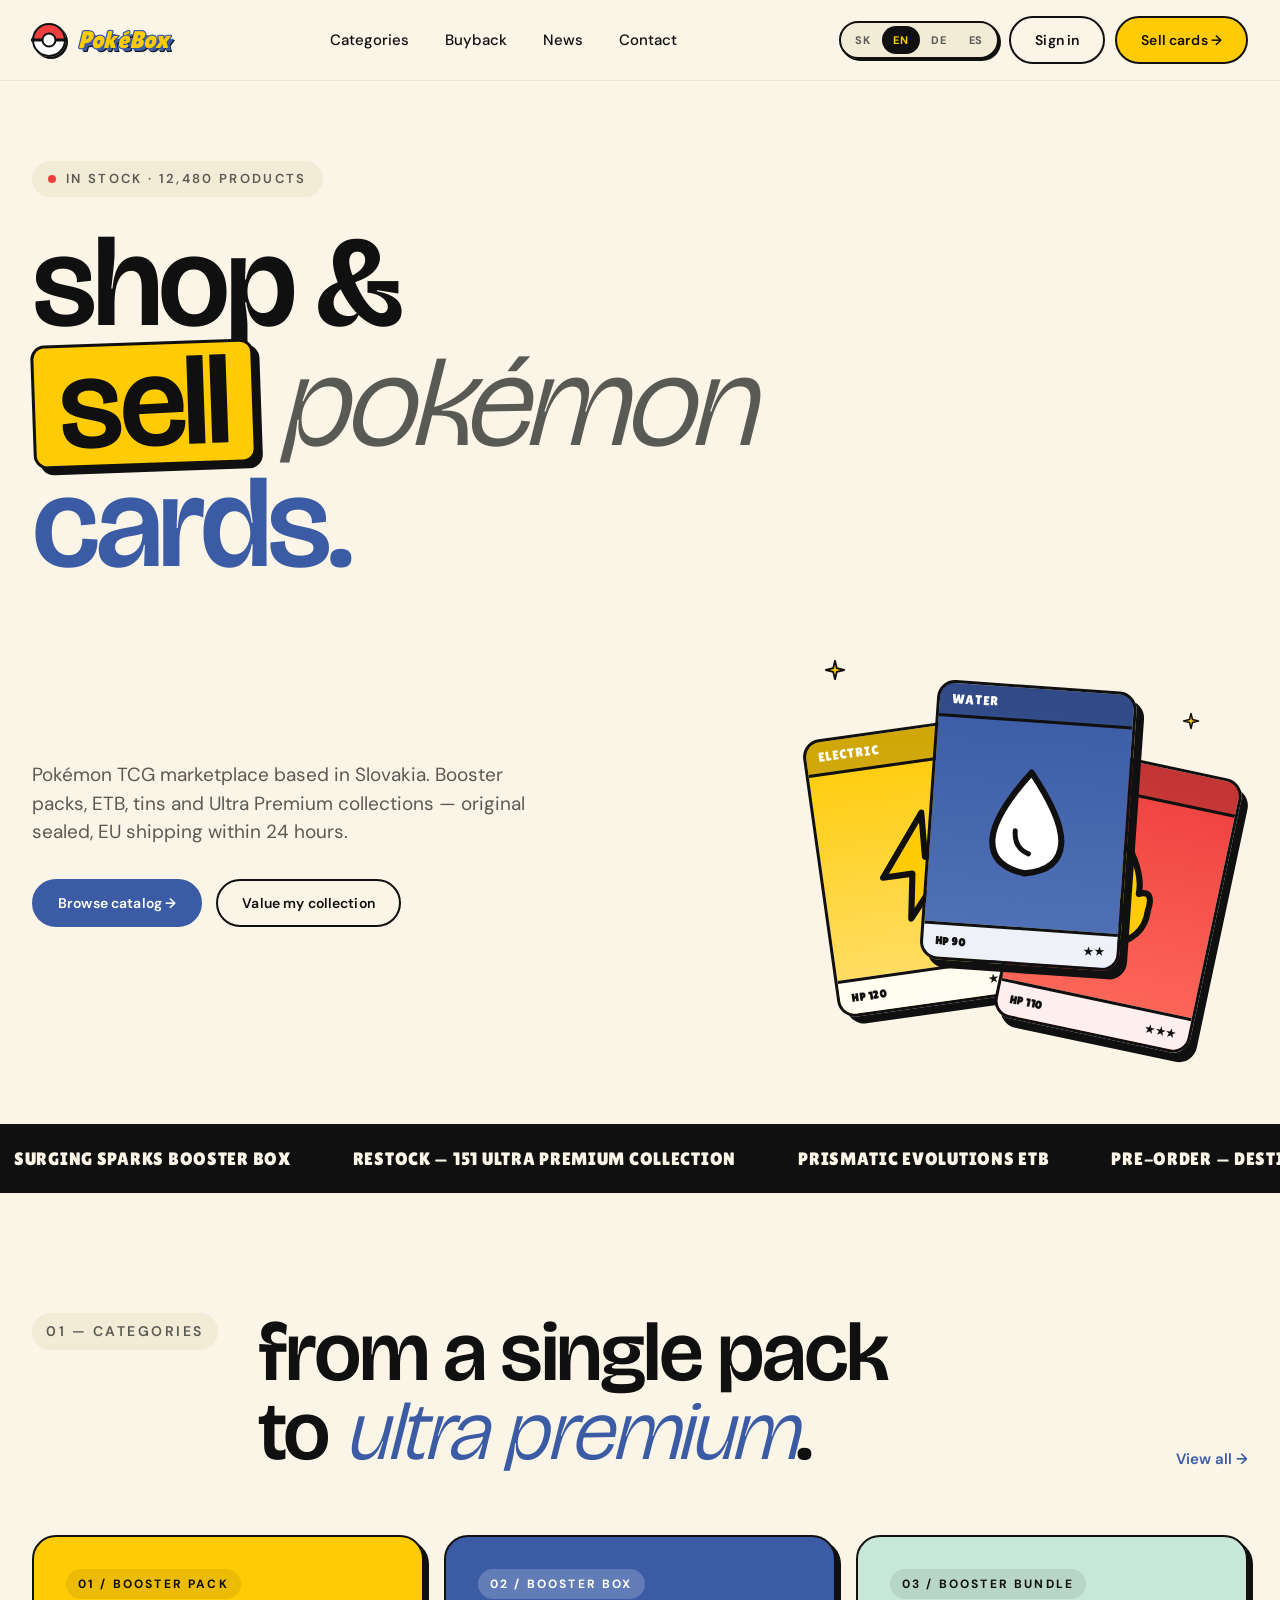
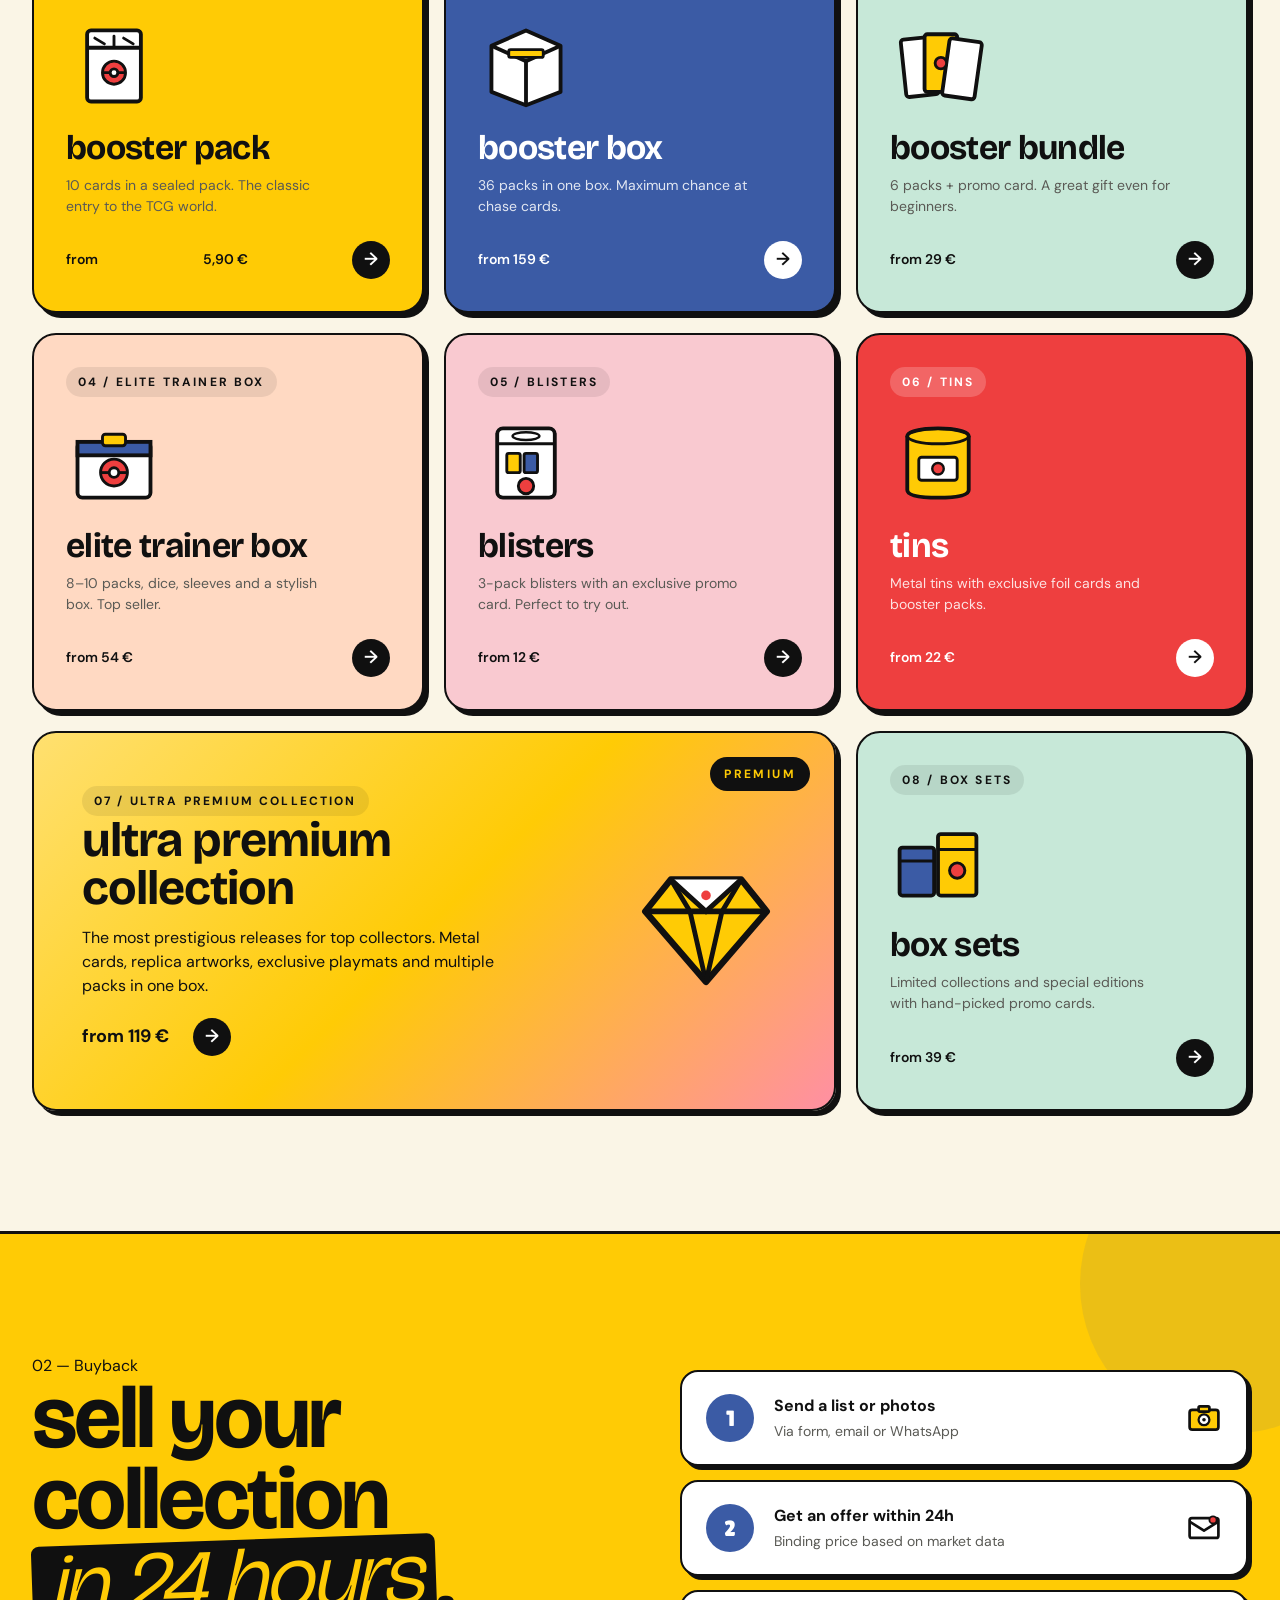
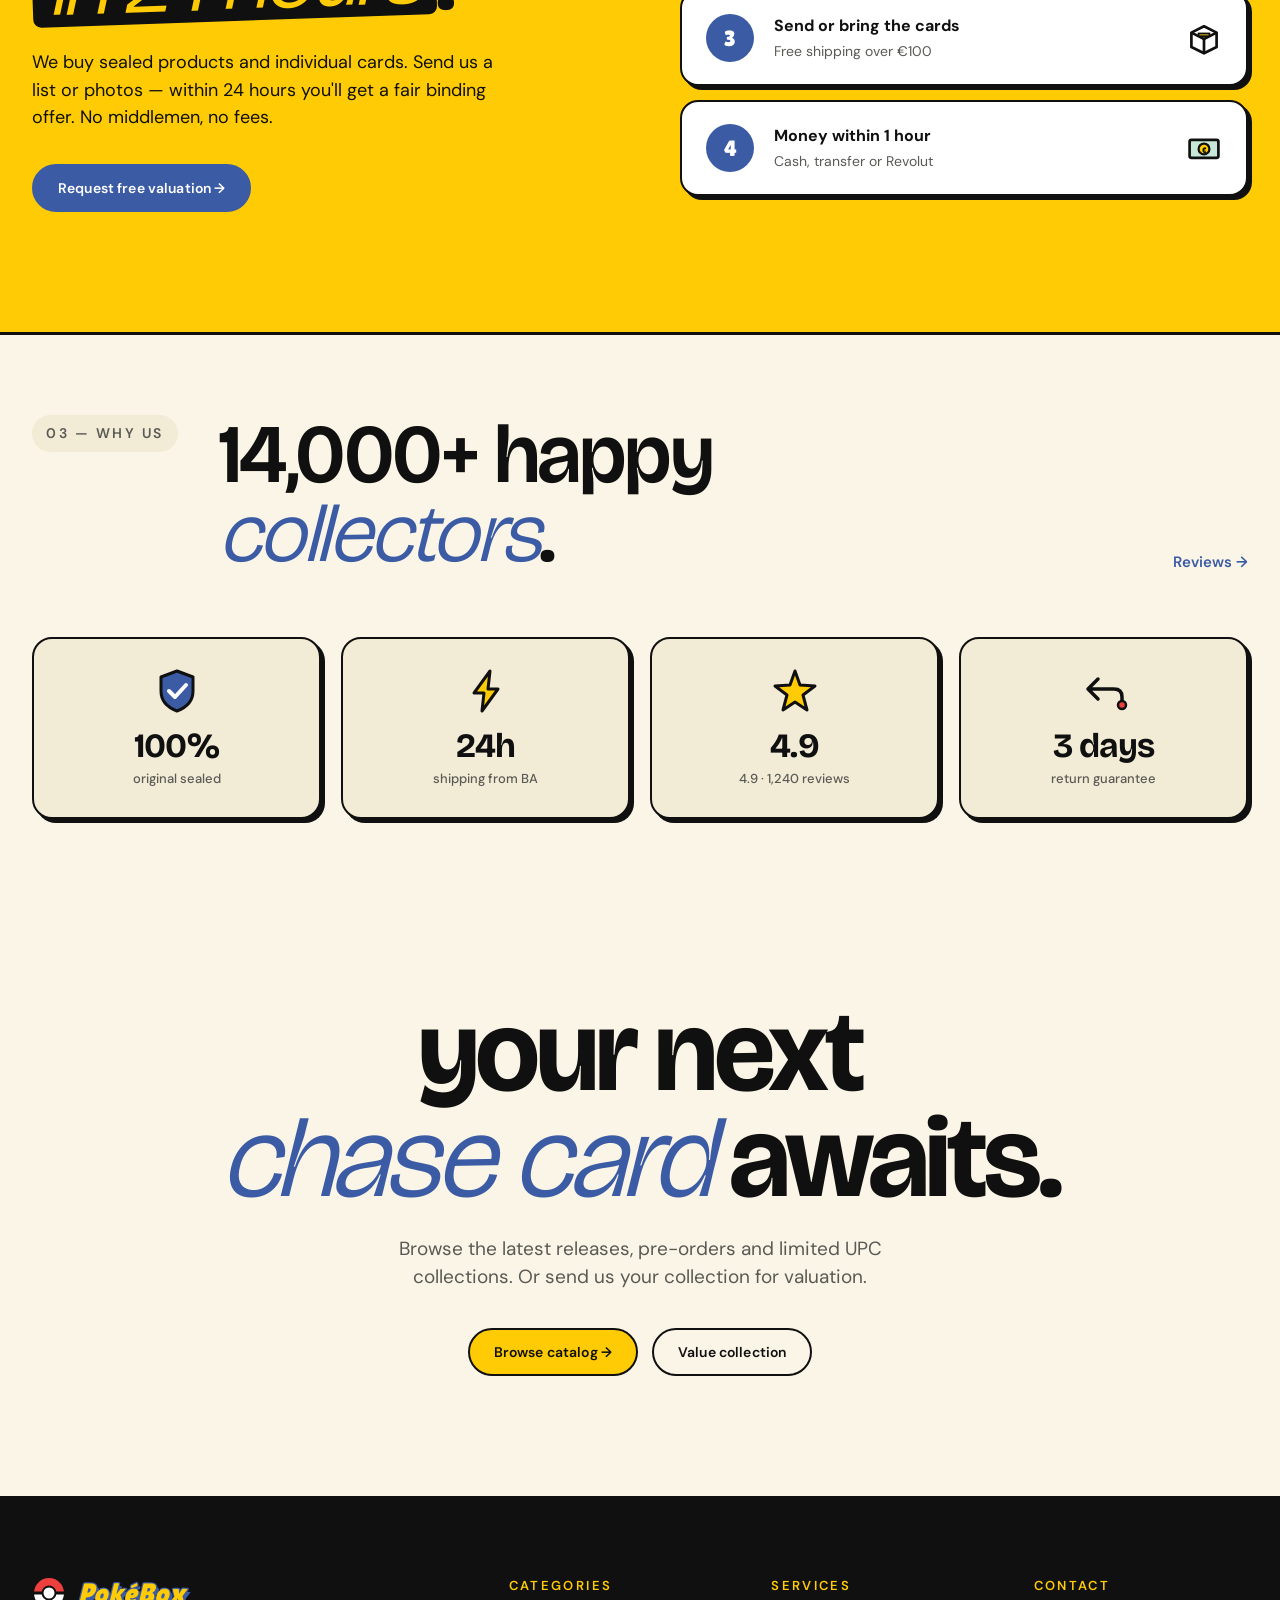
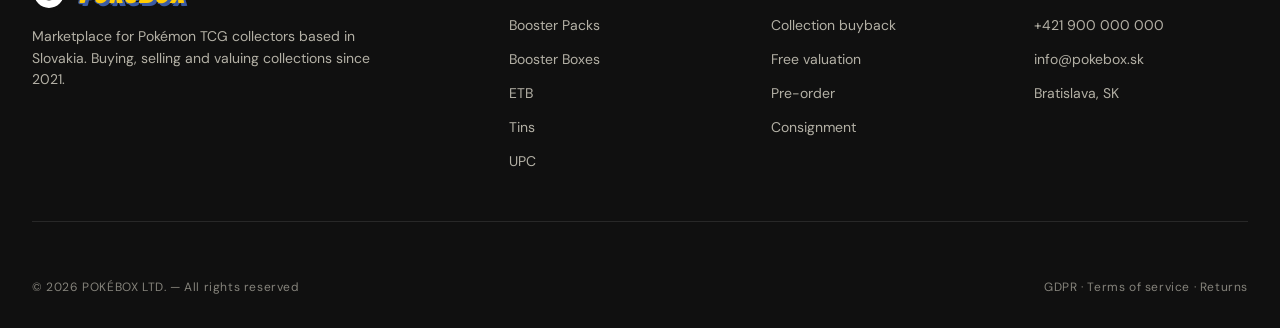
==== commit 12a89986: "Fix: PokeBox 54KB - real file" ====
--- a/index.html
+++ b/index.html
@@ -1,2337 +1,1101 @@
 <!DOCTYPE html>
 <html lang="sk">
 <head>
-    <meta charset="UTF-8">
-    <meta name="viewport" content="width=device-width, initial-scale=1.0">
-    
-    <!-- Primary Meta Tags -->
-    <title>Likvidácia s.r.o. a Prevod Firmy | BANKROT FIRIEM | SK & CZ</title>
-    <meta name="title" content="Likvidácia s.r.o. a Prevod Firmy | BANKROT FIRIEM | SK & CZ">
-    <meta name="description" content="Profesionálna likvidácia spoločností, prevod firiem a výmaz z obchodného registra. 10+ rokov skúseností, 500+ spokojných klientov. Bezplatná konzultácia do 24h. Pôsobíme na Slovensku a v Česku.">
-    <meta name="keywords" content="likvidácia s.r.o., likvidácia spoločnosti, prevod firmy, výmaz z obchodného registra, bankrot firmy, zrušenie s.r.o., predaj firmy, likvidácia sro cena, likvidace s.r.o., převod společnosti">
-    <meta name="author" content="Bankrot Firiem">
-    <meta name="robots" content="index, follow">
-    <link rel="canonical" href="https://bankrotfiriem.sk/">
-    
-    <!-- Open Graph / Facebook -->
-    <meta property="og:type" content="website">
-    <meta property="og:url" content="https://bankrotfiriem.sk/">
-    <meta property="og:title" content="Likvidácia s.r.o. a Prevod Firmy | BANKROT FIRIEM">
-    <meta property="og:description" content="Profesionálna likvidácia spoločností, prevod firiem a výmaz z OR. 10+ rokov skúseností. Bezplatná konzultácia do 24h.">
-    <meta property="og:image" content="https://bankrotfiriem.sk/og-image.png">
-    <meta property="og:locale" content="sk_SK">
-    <meta property="og:locale:alternate" content="cs_CZ">
-    <meta property="og:site_name" content="Bankrot Firiem">
-    
-    <!-- Twitter -->
-    <meta property="twitter:card" content="summary_large_image">
-    <meta property="twitter:url" content="https://bankrotfiriem.sk/">
-    <meta property="twitter:title" content="Likvidácia s.r.o. a Prevod Firmy | BANKROT FIRIEM">
-    <meta property="twitter:description" content="Profesionálna likvidácia spoločností, prevod firiem a výmaz z OR. 10+ rokov skúseností. Bezplatná konzultácia do 24h.">
-    <meta property="twitter:image" content="https://bankrotfiriem.sk/og-image.png">
-    
-    <!-- Favicon -->
-    <link rel="icon" type="image/x-icon" href="/favicon.ico">
-    <link rel="apple-touch-icon" sizes="180x180" href="/apple-touch-icon.png">
-    
-    <!-- Google Analytics 4 - NAHRAĎ G-LH019Y97BD svojim ID -->
-    <script async src="https://www.googletagmanager.com/gtag/js?id=G-LH019Y97BD"></script>
-    <script>
-        window.dataLayer = window.dataLayer || [];
-        function gtag(){dataLayer.push(arguments);}
-        gtag('js', new Date());
-        gtag('config', 'G-LH019Y97BD');
-    </script>
-    
-    <!-- Facebook Pixel - NAHRAĎ 832402549608162 svojim ID -->
-    <script>
-        !function(f,b,e,v,n,t,s)
-        {if(f.fbq)return;n=f.fbq=function(){n.callMethod?
-        n.callMethod.apply(n,arguments):n.queue.push(arguments)};
-        if(!f._fbq)f._fbq=n;n.push=n;n.loaded=!0;n.version='2.0';
-        n.queue=[];t=b.createElement(e);t.async=!0;
-        t.src=v;s=b.getElementsByTagName(e)[0];
-        s.parentNode.insertBefore(t,s)}(window, document,'script',
-        'https://connect.facebook.net/en_US/fbevents.js');
-        fbq('init', '832402549608162');
-        fbq('track', 'PageView');
-    </script>
-    <noscript><img height="1" width="1" style="display:none" src="https://www.facebook.com/tr?id=832402549608162&ev=PageView&noscript=1"/></noscript>
-
-    <!-- Schema.org - Organization -->
-    <script type="application/ld+json">
-    {
-        "@context": "https://schema.org",
-        "@type": "Organization",
-        "name": "Bankrot Firiem",
-        "legalName": "HACO INVEST LLC",
-        "url": "https://bankrotfiriem.sk",
-        "logo": "https://bankrotfiriem.sk/logo.png",
-        "description": "Profesionálne služby likvidácie spoločností, prevod firiem a výmaz z obchodného registra na Slovensku a v Česku.",
-        "foundingDate": "2015",
-        "numberOfEmployees": "2-10",
-        "address": {
-            "@type": "PostalAddress",
-            "streetAddress": "Gould St. Ste R 30 N",
-            "addressLocality": "Sheridan",
-            "addressRegion": "WY",
-            "postalCode": "82801",
-            "addressCountry": "US"
-        },
-        "contactPoint": {
-            "@type": "ContactPoint",
-            "contactType": "customer service",
-            "email": "info@bankrotfiriem.sk",
-            "telephone": "+420775532036",
-            "availableLanguage": ["Slovak", "Czech", "English"],
-            "areaServed": ["SK", "CZ"]
-        },
-        "sameAs": [
-            "https://wa.me/420775532036",
-            "https://signal.me/#p/+420775532036"
-        ],
-        "areaServed": [
-            {
-                "@type": "Country",
-                "name": "Slovakia"
-            },
-            {
-                "@type": "Country",
-                "name": "Czech Republic"
-            }
-        ]
-    }
-    </script>
-    
-    <!-- Schema.org - LocalBusiness -->
-    <script type="application/ld+json">
-    {
-        "@context": "https://schema.org",
-        "@type": "LegalService",
-        "name": "Bankrot Firiem",
-        "url": "https://bankrotfiriem.sk",
-        "description": "Likvidácia s.r.o., prevod spoločností, výmaz z obchodného registra",
-        "priceRange": "€€",
-        "address": {
-            "@type": "PostalAddress",
-            "addressCountry": "SK"
-        },
-        "geo": {
-            "@type": "GeoCoordinates",
-            "latitude": "48.1486",
-            "longitude": "17.1077"
-        },
-        "openingHoursSpecification": {
-            "@type": "OpeningHoursSpecification",
-            "dayOfWeek": ["Monday", "Tuesday", "Wednesday", "Thursday", "Friday"],
-            "opens": "09:00",
-            "closes": "17:00"
-        },
-        "aggregateRating": {
-            "@type": "AggregateRating",
-            "ratingValue": "4.9",
-            "reviewCount": "127"
-        }
-    }
-    </script>
-    
-    <!-- Schema.org - FAQPage -->
-    <script type="application/ld+json">
-    {
-        "@context": "https://schema.org",
-        "@type": "FAQPage",
-        "mainEntity": [
-            {
-                "@type": "Question",
-                "name": "Ako dlho trvá likvidácia spoločnosti?",
-                "acceptedAnswer": {
-                    "@type": "Answer",
-                    "text": "Likvidácia je dlhodobý proces, ktorý trvá minimálne 6 mesiacov až niekoľko rokov. Preto väčšine klientov odporúčame prevod spoločnosti - my firmu prevezmeme a následne ju dáme do likvidácie za vás. Vy ste z firmy von do 2-3 týždňov."
-                }
-            },
-            {
-                "@type": "Question",
-                "name": "Koľko stojí likvidácia s.r.o.?",
-                "acceptedAnswer": {
-                    "@type": "Answer",
-                    "text": "Cena sa určuje individuálne podľa aktuálneho stavu spoločnosti - záväzky, majetok, počet zamestnancov, daňové nedoplatky a pod. Po bezplatnej konzultácii vám pripravíme cenovú ponuku na mieru."
-                }
-            },
-            {
-                "@type": "Question",
-                "name": "Môžem zlikvidovať firmu so záväzkami?",
-                "acceptedAnswer": {
-                    "@type": "Answer",
-                    "text": "Áno, môžete. Spoločnosť so záväzkami je možné previesť alebo zlikvidovať. Pri prevode záväzky prechádzajú na nového majiteľa. Pri likvidácii sa musia záväzky vysporiadať. Poradíme vám najlepšie riešenie pre vašu situáciu."
-                }
-            },
-            {
-                "@type": "Question",
-                "name": "Aký je rozdiel medzi likvidáciou a prevodom?",
-                "acceptedAnswer": {
-                    "@type": "Answer",
-                    "text": "Pri likvidácii zostávate konateľom až do výmazu (6+ mesiacov) a musíte riešiť účtovníctvo, dane, veriteľov. Pri prevode predáte podiely novému majiteľovi a do 2-3 týždňov ste z firmy úplne von."
-                }
-            },
-            {
-                "@type": "Question",
-                "name": "Musím niekam osobne chodiť?",
-                "acceptedAnswer": {
-                    "@type": "Answer",
-                    "text": "Takmer nikam. Jediná osobná návšteva je u notára na overenie podpisu pri prevode obchodného podielu. Všetko ostatné vybavíme online alebo zabezpečíme kuriérom."
-                }
-            },
-            {
-                "@type": "Question",
-                "name": "Je to legálne?",
-                "acceptedAnswer": {
-                    "@type": "Answer",
-                    "text": "Áno, všetky naše služby sú plne v súlade so zákonom č. 87/2015 Z.z. Pracujeme transparentne a legálne."
-                }
-            }
-        ]
-    }
-    </script>
-    
-    <!-- Schema.org - Service -->
-    <script type="application/ld+json">
-    {
-        "@context": "https://schema.org",
-        "@type": "Service",
-        "serviceType": "Likvidácia spoločností",
-        "provider": {
-            "@type": "Organization",
-            "name": "Bankrot Firiem"
-        },
-        "areaServed": ["SK", "CZ"],
-        "hasOfferCatalog": {
-            "@type": "OfferCatalog",
-            "name": "Firemné služby",
-            "itemListElement": [
-                {
-                    "@type": "Offer",
-                    "itemOffered": {
-                        "@type": "Service",
-                        "name": "Likvidácia s.r.o."
-                    }
-                },
-                {
-                    "@type": "Offer",
-                    "itemOffered": {
-                        "@type": "Service",
-                        "name": "Prevod spoločnosti"
-                    }
-                },
-                {
-                    "@type": "Offer",
-                    "itemOffered": {
-                        "@type": "Service",
-                        "name": "Výmaz z obchodného registra"
-                    }
-                }
-            ]
-        }
-    }
-    </script>
-
-    <!-- Cloudflare Turnstile -->
-    <script src="https://challenges.cloudflare.com/turnstile/v0/api.js" async defer></script>
-    
-    <!-- Fonts -->
-    <link rel="preconnect" href="https://fonts.googleapis.com">
-    <link rel="preconnect" href="https://fonts.gstatic.com" crossorigin>
-    <link href="https://fonts.googleapis.com/css2?family=DM+Serif+Display:ital@0;1&family=Plus+Jakarta+Sans:wght@300;400;500;600;700&display=swap" rel="stylesheet">
-    <style>
-        :root {
-            --color-primary: #1a2332;
-            --color-secondary: #2d3a4f;
-            --color-accent: #c9a962;
-            --color-accent-light: #e5d4a1;
-            --color-text: #f8f6f0;
-            --color-text-muted: #9ba3b0;
-            --color-bg: #0f141c;
-            --color-bg-card: #161d28;
-            --color-border: rgba(201, 169, 98, 0.2);
-            --font-display: 'DM Serif Display', Georgia, serif;
-            --font-body: 'Plus Jakarta Sans', -apple-system, sans-serif;
-            --transition: all 0.4s cubic-bezier(0.16, 1, 0.3, 1);
-        }
-
-        * { margin: 0; padding: 0; box-sizing: border-box; }
-        html { scroll-behavior: smooth; }
-        body { font-family: var(--font-body); background-color: var(--color-bg); color: var(--color-text); line-height: 1.7; font-weight: 400; overflow-x: hidden; }
-        body::before { content: ''; position: fixed; top: 0; left: 0; width: 100%; height: 100%; background-image: url("data:image/svg+xml,%3Csvg viewBox='0 0 400 400' xmlns='http://www.w3.org/2000/svg'%3E%3Cfilter id='noiseFilter'%3E%3CfeTurbulence type='fractalNoise' baseFrequency='0.9' numOctaves='4' stitchTiles='stitch'/%3E%3C/filter%3E%3Crect width='100%25' height='100%25' filter='url(%23noiseFilter)'/%3E%3C/svg%3E"); opacity: 0.03; pointer-events: none; z-index: 1000; }
-        a { color: inherit; text-decoration: none; }
-
-        .nav { position: fixed; top: 0; left: 0; right: 0; z-index: 100; padding: 1.5rem 4rem; display: flex; justify-content: space-between; align-items: center; background: linear-gradient(to bottom, var(--color-bg), transparent); transition: var(--transition); }
-        .nav.scrolled { background: rgba(15, 20, 28, 0.95); backdrop-filter: blur(20px); padding: 1rem 4rem; }
-        .logo { font-family: var(--font-display); font-size: 1.6rem; font-weight: 400; color: var(--color-text); letter-spacing: 0.02em; }
-        .logo span { color: var(--color-accent); }
-        .nav-links { display: flex; gap: 3rem; list-style: none; }
-        .nav-links a { font-size: 0.85rem; font-weight: 500; letter-spacing: 0.08em; text-transform: uppercase; color: var(--color-text-muted); transition: var(--transition); position: relative; }
-        .nav-links a::after { content: ''; position: absolute; bottom: -4px; left: 0; width: 0; height: 1px; background: var(--color-accent); transition: var(--transition); }
-        .nav-links a:hover { color: var(--color-accent); }
-        .nav-links a:hover::after { width: 100%; }
-        .nav-cta { padding: 0.8rem 2rem; border: 1px solid var(--color-accent); color: var(--color-accent); font-size: 0.8rem; font-weight: 600; letter-spacing: 0.08em; text-transform: uppercase; transition: var(--transition); }
-        .nav-cta:hover { background: var(--color-accent); color: var(--color-bg); }
-        
-        .lang-switcher { display: flex; gap: 0; border: 1px solid var(--color-border); margin-left: 1rem; }
-        .lang-btn { padding: 0.5rem 0.75rem; background: transparent; border: none; color: var(--color-text-muted); font-family: var(--font-body); font-size: 0.75rem; font-weight: 600; letter-spacing: 0.05em; cursor: pointer; transition: var(--transition); border-right: 1px solid var(--color-border); }
-        .lang-btn:last-child { border-right: none; }
-        .lang-btn:hover { color: var(--color-accent); }
-        .lang-btn.active { background: var(--color-accent); color: var(--color-bg); }
-
-        .hero { min-height: 100vh; display: flex; align-items: center; justify-content: center; position: relative; padding: 8rem 4rem; overflow: hidden; }
-        .hero-bg { position: absolute; top: 0; left: 0; right: 0; bottom: 0; background: radial-gradient(ellipse at 20% 80%, rgba(201, 169, 98, 0.08) 0%, transparent 50%), radial-gradient(ellipse at 80% 20%, rgba(45, 58, 79, 0.3) 0%, transparent 50%), linear-gradient(135deg, var(--color-bg) 0%, var(--color-primary) 100%); }
-        .hero-pattern { position: absolute; top: 0; left: 0; right: 0; bottom: 0; background-image: linear-gradient(var(--color-border) 1px, transparent 1px), linear-gradient(90deg, var(--color-border) 1px, transparent 1px); background-size: 80px 80px; opacity: 0.3; }
-        .hero-content { position: relative; z-index: 1; max-width: 950px; text-align: center; }
-        .hero-badge { display: inline-block; padding: 0.5rem 1.5rem; border: 1px solid var(--color-border); font-size: 0.7rem; font-weight: 600; letter-spacing: 0.2em; text-transform: uppercase; color: var(--color-accent); margin-bottom: 2rem; animation: fadeInUp 1s ease-out; }
-        .hero-title { font-family: var(--font-display); font-size: clamp(3rem, 8vw, 5.5rem); font-weight: 400; line-height: 1.1; margin-bottom: 1.5rem; animation: fadeInUp 1s ease-out 0.2s backwards; }
-        .hero-title span { color: var(--color-accent); font-style: italic; }
-        .hero-subtitle { font-size: 1.1rem; font-weight: 400; color: var(--color-text-muted); max-width: 620px; margin: 0 auto 2rem; animation: fadeInUp 1s ease-out 0.4s backwards; line-height: 1.8; }
-        
-        .hero-online { display: flex; flex-direction: column; align-items: center; gap: 1rem; margin-bottom: 2.5rem; animation: fadeInUp 1s ease-out 0.5s backwards; }
-        .online-badge { display: inline-flex; align-items: center; gap: 0.75rem; padding: 0.75rem 1.5rem; background: rgba(201, 169, 98, 0.15); border: 1px solid var(--color-accent); color: var(--color-accent); font-size: 0.9rem; font-weight: 600; letter-spacing: 0.05em; }
-        .online-badge svg { width: 20px; height: 20px; }
-        .online-features { display: flex; gap: 2rem; flex-wrap: wrap; justify-content: center; }
-        .online-features span { display: flex; align-items: center; gap: 0.5rem; font-size: 0.85rem; color: var(--color-text-muted); font-weight: 500; }
-        .online-features svg { width: 16px; height: 16px; color: var(--color-accent); }
-
-        .hero-buttons { display: flex; gap: 1.5rem; justify-content: center; flex-wrap: wrap; animation: fadeInUp 1s ease-out 0.6s backwards; }
-        .btn { padding: 1rem 2.5rem; font-family: var(--font-body); font-size: 0.8rem; font-weight: 600; letter-spacing: 0.12em; text-transform: uppercase; transition: var(--transition); cursor: pointer; }
-        .btn-primary { background: var(--color-accent); color: var(--color-bg); border: none; }
-        .btn-primary:hover { background: var(--color-accent-light); transform: translateY(-2px); box-shadow: 0 10px 40px rgba(201, 169, 98, 0.3); }
-        .btn-secondary { background: transparent; color: var(--color-text); border: 1px solid var(--color-text-muted); }
-        .btn-secondary:hover { border-color: var(--color-accent); color: var(--color-accent); }
-
-        .hero-stats { display: flex; justify-content: center; gap: 4rem; margin-top: 5rem; padding-top: 3rem; border-top: 1px solid var(--color-border); animation: fadeInUp 1s ease-out 0.8s backwards; }
-        .stat { text-align: center; }
-        .stat-number { font-family: var(--font-display); font-size: 3.5rem; font-weight: 400; color: var(--color-accent); line-height: 1; }
-        .stat-label { font-size: 0.75rem; font-weight: 600; letter-spacing: 0.12em; text-transform: uppercase; color: var(--color-text-muted); margin-top: 0.5rem; }
-
-        section { padding: 8rem 4rem; }
-        .section-header { text-align: center; max-width: 700px; margin: 0 auto 5rem; }
-        .section-tag { display: inline-block; font-size: 0.7rem; font-weight: 600; letter-spacing: 0.2em; text-transform: uppercase; color: var(--color-accent); margin-bottom: 1rem; }
-        .section-title { font-family: var(--font-display); font-size: clamp(2.5rem, 5vw, 3.5rem); font-weight: 400; line-height: 1.2; margin-bottom: 1.5rem; }
-        .section-desc { color: var(--color-text-muted); font-size: 1.05rem; line-height: 1.8; }
-
-        .transfer { background: var(--color-bg); position: relative; overflow: hidden; }
-        .transfer::before { content: ''; position: absolute; top: 0; right: 0; width: 50%; height: 100%; background: linear-gradient(135deg, transparent 0%, rgba(201, 169, 98, 0.03) 100%); }
-        .transfer-container { max-width: 1400px; margin: 0 auto; display: grid; grid-template-columns: 1.2fr 1fr; gap: 4rem; align-items: center; position: relative; z-index: 1; }
-        .transfer-content { padding-right: 2rem; }
-        .transfer-desc { font-size: 1.1rem; color: var(--color-text-muted); line-height: 1.8; margin-bottom: 2.5rem; }
-        .transfer-features { margin-bottom: 2.5rem; }
-        .transfer-feature { display: flex; gap: 1.25rem; margin-bottom: 1.5rem; padding: 1.25rem; background: var(--color-bg-card); border: 1px solid var(--color-border); transition: var(--transition); }
-        .transfer-feature:hover { border-color: var(--color-accent); }
-        .transfer-feature-icon { width: 28px; height: 28px; flex-shrink: 0; display: flex; align-items: center; justify-content: center; background: var(--color-accent); color: var(--color-bg); border-radius: 2px; }
-        .transfer-feature-icon svg { width: 16px; height: 16px; }
-        .transfer-feature-text { display: flex; flex-direction: column; gap: 0.25rem; }
-        .transfer-feature-text strong { font-size: 1rem; font-weight: 600; color: var(--color-text); }
-        .transfer-feature-text span { font-size: 0.9rem; color: var(--color-text-muted); line-height: 1.6; }
-        .transfer-info { position: relative; }
-        .legal-notice { background: linear-gradient(135deg, var(--color-primary) 0%, var(--color-secondary) 100%); border: 1px solid var(--color-border); padding: 2.5rem; position: relative; overflow: hidden; }
-        .legal-notice::before { content: ''; position: absolute; top: 0; left: 0; width: 100%; height: 4px; background: linear-gradient(90deg, var(--color-accent), var(--color-accent-light)); }
-        .legal-icon { margin-bottom: 1rem; color: var(--color-accent); }
-        .legal-icon svg { width: 40px; height: 40px; }
-        .legal-notice h4 { font-family: var(--font-display); font-size: 1.4rem; font-weight: 400; color: var(--color-accent); margin-bottom: 1rem; }
-        .legal-notice p { font-size: 0.95rem; color: var(--color-text-muted); line-height: 1.8; margin-bottom: 1.5rem; }
-        .legal-list { list-style: none; display: grid; grid-template-columns: 1fr 1fr; gap: 0.75rem; }
-        .legal-list li { font-size: 0.85rem; color: var(--color-text); padding-left: 1.25rem; position: relative; }
-        .legal-list li::before { content: '•'; position: absolute; left: 0; color: var(--color-accent); font-weight: 700; }
-
-        .services { background: var(--color-primary); position: relative; }
-        .services-grid { display: grid; grid-template-columns: repeat(auto-fit, minmax(320px, 1fr)); gap: 2rem; max-width: 1400px; margin: 0 auto; }
-        .service-card { background: var(--color-bg-card); padding: 3rem; border: 1px solid var(--color-border); transition: var(--transition); position: relative; overflow: hidden; }
-        .service-card::before { content: ''; position: absolute; top: 0; left: 0; width: 100%; height: 3px; background: linear-gradient(90deg, var(--color-accent), transparent); opacity: 0; transition: var(--transition); }
-        .service-card:hover { transform: translateY(-5px); border-color: var(--color-accent); }
-        .service-card:hover::before { opacity: 1; }
-        .service-card { cursor: pointer; }
-        .service-card:hover .service-title { color: var(--color-accent); }
-
-        /* Service Modal */
-        .service-modal { display: none; position: fixed; top: 0; left: 0; width: 100%; height: 100%; background: rgba(0,0,0,0.85); z-index: 10000; align-items: center; justify-content: center; padding: 2rem; }
-        .service-modal.active { display: flex; }
-        .service-modal-content { background: var(--color-bg-card); border: 1px solid var(--color-border); max-width: 700px; width: 100%; max-height: 90vh; overflow-y: auto; position: relative; animation: modalFadeIn 0.3s ease; }
-        @keyframes modalFadeIn { from { opacity: 0; transform: scale(0.95); } to { opacity: 1; transform: scale(1); } }
-        .service-modal-header { padding: 2.5rem 2.5rem 1.5rem; border-bottom: 1px solid var(--color-border); }
-        .service-modal-icon { width: 60px; height: 60px; color: var(--color-accent); margin-bottom: 1rem; }
-        .service-modal-title { font-family: var(--font-display); font-size: 1.8rem; color: var(--color-text); margin-bottom: 0.5rem; }
-        .service-modal-subtitle { color: var(--color-text-muted); font-size: 1rem; }
-        .service-modal-body { padding: 2rem 2.5rem; }
-        .service-modal-desc { color: var(--color-text-muted); line-height: 1.8; margin-bottom: 1.5rem; }
-        .service-modal-features { list-style: none; padding: 0; margin: 0 0 2rem 0; }
-        .service-modal-features li { padding: 0.75rem 0; border-bottom: 1px solid var(--color-border); color: var(--color-text); display: flex; align-items: flex-start; gap: 0.75rem; }
-        .service-modal-features li:last-child { border-bottom: none; }
-        .service-modal-features li::before { content: '✓'; color: var(--color-accent); font-weight: bold; flex-shrink: 0; }
-        .service-modal-price { display: none; background: linear-gradient(135deg, rgba(201, 169, 98, 0.15) 0%, rgba(201, 169, 98, 0.05) 100%); border: 1px solid var(--color-accent); padding: 1.25rem; margin-bottom: 1.5rem; }
-        .service-modal-price-label { font-size: 0.8rem; text-transform: uppercase; letter-spacing: 0.1em; color: var(--color-text-muted); margin-bottom: 0.25rem; }
-        .service-modal-price-value { font-family: var(--font-display); font-size: 1.5rem; color: var(--color-accent); }
-        .service-modal-footer { padding: 1.5rem 2.5rem 2.5rem; display: flex; gap: 1rem; }
-        .service-modal-btn { flex: 1; padding: 1rem 2rem; font-family: var(--font-body); font-size: 0.9rem; font-weight: 600; text-transform: uppercase; letter-spacing: 0.05em; cursor: pointer; transition: var(--transition); text-align: center; text-decoration: none; }
-        .service-modal-btn.primary { background: var(--color-accent); border: none; color: var(--color-bg); }
-        .service-modal-btn.primary:hover { background: var(--color-accent-light); transform: translateY(-2px); }
-        .service-modal-btn.secondary { background: transparent; border: 1px solid var(--color-border); color: var(--color-text); }
-        .service-modal-btn.secondary:hover { border-color: var(--color-accent); color: var(--color-accent); }
-        .service-modal-close { position: absolute; top: 1.5rem; right: 1.5rem; width: 40px; height: 40px; background: transparent; border: 1px solid var(--color-border); color: var(--color-text-muted); cursor: pointer; font-size: 1.5rem; display: flex; align-items: center; justify-content: center; transition: var(--transition); }
-        .service-modal-close:hover { border-color: var(--color-accent); color: var(--color-accent); }
-        .service-icon { width: 60px; height: 60px; display: flex; align-items: center; justify-content: center; border: 1px solid var(--color-accent); color: var(--color-accent); margin-bottom: 1.5rem; }
-        .service-icon svg { width: 28px; height: 28px; }
-        .service-title { font-family: var(--font-display); font-size: 1.5rem; font-weight: 400; margin-bottom: 1rem; }
-        .service-desc { color: var(--color-text-muted); font-size: 0.95rem; line-height: 1.8; }
-
-        .process { background: var(--color-bg); }
-        .process-timeline { max-width: 900px; margin: 0 auto; position: relative; }
-        .process-timeline::before { content: ''; position: absolute; left: 40px; top: 0; bottom: 0; width: 1px; background: linear-gradient(to bottom, var(--color-accent), transparent); }
-        .process-item { display: flex; gap: 3rem; margin-bottom: 4rem; }
-        .process-number { width: 80px; height: 80px; flex-shrink: 0; display: flex; align-items: center; justify-content: center; background: var(--color-bg-card); border: 1px solid var(--color-accent); font-family: var(--font-display); font-size: 2rem; color: var(--color-accent); }
-        .process-content h3 { font-family: var(--font-display); font-size: 1.5rem; font-weight: 400; margin-bottom: 0.75rem; }
-        .process-content p { color: var(--color-text-muted); line-height: 1.8; }
-
-        .values { background: linear-gradient(135deg, var(--color-primary) 0%, var(--color-bg) 100%); }
-        .values-grid { display: grid; grid-template-columns: repeat(3, 1fr); gap: 0; max-width: 1200px; margin: 0 auto; border: 1px solid var(--color-border); }
-        .value-card { padding: 4rem 3rem; border-right: 1px solid var(--color-border); transition: var(--transition); }
-        .value-card:last-child { border-right: none; }
-        .value-card:hover { background: rgba(201, 169, 98, 0.05); }
-        .value-icon { margin-bottom: 1.5rem; color: var(--color-accent); }
-        .value-icon svg { width: 40px; height: 40px; }
-        .value-title { font-family: var(--font-display); font-size: 1.4rem; font-weight: 400; margin-bottom: 1rem; }
-        .value-desc { color: var(--color-text-muted); font-size: 0.95rem; line-height: 1.8; }
-
-        .countries { background: var(--color-bg-card); padding: 4rem; }
-        .countries-inner { max-width: 1200px; margin: 0 auto; text-align: center; }
-        .countries-label { font-size: 0.75rem; font-weight: 600; letter-spacing: 0.2em; text-transform: uppercase; color: var(--color-text-muted); margin-bottom: 2rem; }
-        .countries-list { display: flex; justify-content: center; gap: 3rem; flex-wrap: wrap; }
-
-        /* FAQ Section */
-        .faq { background: var(--color-primary); }
-        .faq-container { max-width: 800px; margin: 0 auto; }
-        .faq-item { border-bottom: 1px solid var(--color-border); }
-        .faq-item:last-child { border-bottom: none; }
-        .faq-question { width: 100%; display: flex; justify-content: space-between; align-items: center; padding: 1.5rem 0; background: none; border: none; cursor: pointer; text-align: left; }
-        .faq-question span { font-family: var(--font-display); font-size: 1.15rem; color: var(--color-text); transition: var(--transition); }
-        .faq-question svg { width: 24px; height: 24px; color: var(--color-accent); transition: var(--transition); flex-shrink: 0; margin-left: 1rem; }
-        .faq-question:hover span { color: var(--color-accent); }
-        .faq-item.active .faq-question svg { transform: rotate(180deg); }
-        .faq-answer { max-height: 0; overflow: hidden; transition: max-height 0.3s ease; }
-        .faq-item.active .faq-answer { max-height: 200px; }
-        .faq-answer p { padding: 0 0 1.5rem 0; color: var(--color-text-muted); line-height: 1.8; }
-
-        /* Cookie Banner */
-        .cookie-banner { position: fixed; bottom: 0; left: 0; right: 0; background: var(--color-bg-card); border-top: 1px solid var(--color-border); padding: 1.25rem 2rem; display: none; z-index: 999; }
-        .cookie-banner.active { display: block; }
-        .cookie-inner { max-width: 1200px; margin: 0 auto; display: flex; align-items: center; justify-content: space-between; gap: 2rem; flex-wrap: wrap; }
-        .cookie-text { flex: 1; min-width: 300px; }
-        .cookie-text p { color: var(--color-text-muted); font-size: 0.9rem; line-height: 1.6; margin: 0; }
-        .cookie-text a { color: var(--color-accent); text-decoration: underline; }
-        .cookie-buttons { display: flex; gap: 0.75rem; flex-shrink: 0; }
-        .cookie-btn { padding: 0.75rem 1.5rem; font-family: var(--font-body); font-size: 0.85rem; font-weight: 600; cursor: pointer; transition: var(--transition); border: none; }
-        .cookie-btn-accept { background: var(--color-accent); color: var(--color-bg); }
-        .cookie-btn-accept:hover { background: var(--color-accent-light); }
-        .cookie-btn-necessary { background: transparent; color: var(--color-text-muted); border: 1px solid var(--color-border); }
-        .cookie-btn-necessary:hover { border-color: var(--color-accent); color: var(--color-accent); }
-        .cf-turnstile { margin: 1rem 0; display: flex; justify-content: center; }
-        .country { display: flex; align-items: center; gap: 0.75rem; font-size: 1rem; font-weight: 500; color: var(--color-text); }
-        .country-flag { display: flex; align-items: center; justify-content: center; width: 36px; height: 24px; background: var(--color-accent); color: var(--color-bg); font-size: 0.7rem; font-weight: 700; letter-spacing: 0.05em; }
-
-        .contact { background: var(--color-bg); position: relative; }
-        .form-container { max-width: 900px; margin: 0 auto 3rem; }
-        .company-form { background: var(--color-bg-card); border: 1px solid var(--color-border); padding: 0; }
-        .form-section { padding: 2.5rem 3rem; border-bottom: 1px solid var(--color-border); }
-        .form-section:last-of-type { border-bottom: none; }
-        .form-section-title { font-family: var(--font-display); font-size: 1.25rem; font-weight: 400; color: var(--color-accent); margin-bottom: 1.5rem; padding-bottom: 0.75rem; border-bottom: 1px solid var(--color-border); }
-        .form-grid { display: grid; grid-template-columns: 1fr 1fr; gap: 1.25rem; }
-        .form-group.full-width { grid-column: 1 / -1; }
-        .form-group { margin-bottom: 0; }
-        .ico-group { position: relative; }
-        .ico-input-wrapper { display: flex; gap: 0.5rem; }
-        .ico-input-wrapper .form-input { flex: 1; }
-        .country-select { padding: 0 1rem; background: var(--color-primary); border: 1px solid var(--color-border); color: var(--color-text); font-family: var(--font-body); font-size: 0.95rem; cursor: pointer; transition: var(--transition); min-width: 85px; }
-        .country-select:focus { outline: none; border-color: var(--color-accent); }
-        .country-select option { background: var(--color-bg-card); padding: 0.5rem; }
-        .ico-input-wrapper { display: flex; gap: 0.5rem; }
-        .ico-input-wrapper .form-input { flex: 1; }
-        .ico-btn { display: flex; align-items: center; gap: 0.5rem; padding: 0 1.25rem; background: var(--color-accent); border: none; color: var(--color-bg); font-family: var(--font-body); font-size: 0.75rem; font-weight: 600; letter-spacing: 0.05em; text-transform: uppercase; cursor: pointer; transition: var(--transition); white-space: nowrap; }
-        .ico-btn:hover { background: var(--color-accent-light); }
-        .ico-btn:disabled { opacity: 0.6; cursor: not-allowed; }
-        .ico-btn.loading svg { animation: spin 1s linear infinite; }
-        @keyframes spin { from { transform: rotate(0deg); } to { transform: rotate(360deg); } }
-        .ico-status { font-size: 0.8rem; margin-top: 0.5rem; }
-        .ico-status.success { color: #4ade80; }
-        .ico-status.error { color: #f87171; }
-        .ico-status.loading { color: var(--color-accent); }
-        .form-label { display: block; font-size: 0.75rem; font-weight: 600; letter-spacing: 0.1em; text-transform: uppercase; color: var(--color-text-muted); margin-bottom: 0.5rem; }
-        .form-input, .form-textarea { width: 100%; padding: 1rem; background: var(--color-bg); border: 1px solid var(--color-border); color: var(--color-text); font-family: var(--font-body); font-size: 0.95rem; transition: var(--transition); }
-        .form-input::placeholder, .form-textarea::placeholder { color: rgba(155, 163, 176, 0.5); }
-        .form-input:focus, .form-textarea:focus { outline: none; border-color: var(--color-accent); background: rgba(201, 169, 98, 0.05); }
-        .form-textarea { min-height: 100px; resize: vertical; }
-        .service-options { display: grid; grid-template-columns: repeat(3, 1fr); gap: 1rem; }
-        .service-option { cursor: pointer; }
-        .service-option input { display: none; }
-        .option-box { display: flex; flex-direction: column; padding: 1.5rem; background: var(--color-bg); border: 2px solid var(--color-border); transition: var(--transition); height: 100%; }
-        .service-option input:checked + .option-box { border-color: var(--color-accent); background: rgba(201, 169, 98, 0.1); }
-        .service-option:hover .option-box { border-color: var(--color-accent); }
-        .option-title { font-size: 1rem; font-weight: 600; color: var(--color-text); margin-bottom: 0.5rem; }
-        .option-desc { font-size: 0.8rem; color: var(--color-text-muted); line-height: 1.5; }
-        .form-footer { padding: 2rem 3rem; background: var(--color-primary); text-align: center; }
-        .form-consent { margin-bottom: 1.5rem; }
-        .consent-label { display: flex; align-items: flex-start; gap: 0.75rem; font-size: 0.85rem; color: var(--color-text-muted); cursor: pointer; text-align: left; justify-content: center; }
-        .consent-label input { margin-top: 0.25rem; accent-color: var(--color-accent); }
-        .form-submit { display: inline-flex; align-items: center; gap: 0.75rem; padding: 1.25rem 3rem; background: var(--color-accent); border: none; color: var(--color-bg); font-family: var(--font-body); font-size: 0.9rem; font-weight: 600; letter-spacing: 0.1em; text-transform: uppercase; cursor: pointer; transition: var(--transition); }
-        .form-submit:hover { background: var(--color-accent-light); transform: translateY(-2px); box-shadow: 0 10px 40px rgba(201, 169, 98, 0.3); }
-        .form-submit svg { transition: var(--transition); }
-        .form-submit:hover svg { transform: translateX(4px); }
-        .form-note { font-size: 0.8rem; color: var(--color-text-muted); margin-top: 1rem; }
-        .contact-info-bar { max-width: 900px; margin: 0 auto; display: flex; justify-content: center; gap: 4rem; padding: 2rem; background: var(--color-bg-card); border: 1px solid var(--color-border); }
-        .contact-info-item { text-align: center; }
-        .contact-info-label { display: block; font-size: 0.7rem; font-weight: 600; letter-spacing: 0.15em; text-transform: uppercase; color: var(--color-accent); margin-bottom: 0.5rem; }
-        .contact-info-item a, .contact-info-item span { font-size: 0.95rem; color: var(--color-text); transition: var(--transition); }
-        .contact-info-item a:hover { color: var(--color-accent); }
-
-        .footer { background: var(--color-primary); padding: 4rem; text-align: center; border-top: 1px solid var(--color-border); }
-        .footer-logo { font-family: var(--font-display); font-size: 1.8rem; color: var(--color-text); margin-bottom: 1.5rem; }
-        .footer-logo span { color: var(--color-accent); }
-        .footer-text { color: var(--color-text-muted); font-size: 0.9rem; }
-        .footer-domain { color: var(--color-accent); font-weight: 500; margin-top: 0.5rem; display: block; }
-
-        /* Floating Contact Buttons */
-        .floating-buttons { position: fixed; bottom: 2rem; right: 2rem; display: flex; flex-direction: column; gap: 0.75rem; z-index: 1000; transition: bottom 0.3s ease; }
-        .floating-buttons.shifted { bottom: 6rem; }
-        .float-btn { display: flex; align-items: center; gap: 0.75rem; padding: 0.875rem 1.25rem; border-radius: 50px; color: #fff; font-size: 0.85rem; font-weight: 600; text-decoration: none; box-shadow: 0 4px 20px rgba(0,0,0,0.3); transition: var(--transition); }
-        .float-btn svg { width: 24px; height: 24px; flex-shrink: 0; }
-        .float-btn:hover { transform: translateY(-3px) scale(1.02); box-shadow: 0 8px 30px rgba(0,0,0,0.4); }
-        .float-label { white-space: nowrap; }
-        
-        .signal-btn { background: linear-gradient(135deg, #3a76f0 0%, #2856c4 100%); }
-        .signal-btn:hover { background: linear-gradient(135deg, #4a86ff 0%, #3866d4 100%); }
-        
-        .whatsapp-btn { background: linear-gradient(135deg, #25d366 0%, #128c3e 100%); }
-        .whatsapp-btn:hover { background: linear-gradient(135deg, #35e376 0%, #229c4e 100%); }
-
-        @media (max-width: 768px) {
-            .floating-buttons { bottom: 1rem; right: 1rem; }
-            .float-btn { padding: 0.75rem 1rem; }
-            .float-btn svg { width: 20px; height: 20px; }
-            .float-label { font-size: 0.8rem; }
-        }
-
-        @media (max-width: 480px) {
-            .float-label { display: none; }
-            .float-btn { padding: 0.875rem; border-radius: 50%; }
-        }
-
-        /* Exit Popup */
-        .exit-popup { position: fixed; top: 0; left: 0; width: 100%; height: 100%; z-index: 9999; display: none; align-items: center; justify-content: center; padding: 1rem; }
-        .exit-popup.active { display: flex; }
-        .exit-popup-overlay { position: absolute; top: 0; left: 0; width: 100%; height: 100%; background: rgba(0,0,0,0.8); backdrop-filter: blur(5px); }
-        .exit-popup-content { position: relative; background: linear-gradient(135deg, var(--color-primary) 0%, var(--color-bg-card) 100%); border: 1px solid var(--color-accent); max-width: 440px; width: 100%; padding: 3rem 2.5rem; text-align: center; animation: popupSlideIn 0.4s ease-out; }
-        @keyframes popupSlideIn { from { opacity: 0; transform: translateY(-30px) scale(0.95); } to { opacity: 1; transform: translateY(0) scale(1); } }
-        .exit-popup-close { position: absolute; top: 1rem; right: 1rem; background: none; border: none; color: var(--color-text-muted); font-size: 1.5rem; cursor: pointer; transition: var(--transition); width: 36px; height: 36px; display: flex; align-items: center; justify-content: center; }
-        .exit-popup-close:hover { color: var(--color-accent); }
-        .exit-popup-icon { font-size: 3rem; margin-bottom: 1rem; }
-        .exit-popup-title { font-family: var(--font-display); font-size: 2rem; color: var(--color-text); margin-bottom: 0.75rem; }
-        .exit-popup-text { color: var(--color-text-muted); font-size: 1rem; line-height: 1.7; margin-bottom: 1.5rem; }
-        .exit-popup-form { display: flex; flex-direction: column; gap: 0.75rem; margin-bottom: 1.5rem; }
-        .exit-popup-input { padding: 1rem; background: var(--color-bg); border: 1px solid var(--color-border); color: var(--color-text); font-family: var(--font-body); font-size: 1rem; transition: var(--transition); }
-        .exit-popup-input::placeholder { color: var(--color-text-muted); }
-        .exit-popup-input:focus { outline: none; border-color: var(--color-accent); }
-        .exit-popup-btn { padding: 1rem 2rem; background: var(--color-accent); border: none; color: var(--color-bg); font-family: var(--font-body); font-size: 0.9rem; font-weight: 600; letter-spacing: 0.05em; cursor: pointer; transition: var(--transition); }
-        .exit-popup-btn:hover { background: var(--color-accent-light); transform: translateY(-2px); }
-        .exit-popup-divider { display: flex; align-items: center; gap: 1rem; margin: 1.25rem 0; color: var(--color-text-muted); font-size: 0.85rem; text-transform: uppercase; letter-spacing: 0.1em; }
-        .exit-popup-divider::before, .exit-popup-divider::after { content: ''; flex: 1; height: 1px; background: var(--color-border); }
-        .exit-popup-discount { background: linear-gradient(135deg, rgba(201, 169, 98, 0.15) 0%, rgba(201, 169, 98, 0.05) 100%); border: 1px solid var(--color-accent); padding: 0.875rem 1.25rem; margin-bottom: 1rem; font-size: 0.95rem; color: var(--color-text); }
-        .exit-popup-discount strong { color: var(--color-accent); }
-        .exit-popup-chat { display: flex; gap: 0.75rem; }
-        .exit-chat-btn { flex: 1; display: flex; align-items: center; justify-content: center; gap: 0.5rem; padding: 0.875rem 1rem; font-size: 0.9rem; font-weight: 600; color: #fff; text-decoration: none; border-radius: 4px; transition: var(--transition); }
-        .exit-chat-btn svg { flex-shrink: 0; }
-        .exit-chat-btn.signal { background: linear-gradient(135deg, #3a76f0 0%, #2856c4 100%); }
-        .exit-chat-btn.signal:hover { background: linear-gradient(135deg, #4a86ff 0%, #3866d4 100%); transform: translateY(-2px); }
-        .exit-chat-btn.whatsapp { background: linear-gradient(135deg, #25d366 0%, #128c3e 100%); }
-        .exit-chat-btn.whatsapp:hover { background: linear-gradient(135deg, #35e376 0%, #229c4e 100%); transform: translateY(-2px); }
-        .exit-popup-alt { font-size: 0.9rem; color: var(--color-text-muted); }
-        .exit-popup-alt a { color: var(--color-accent); font-weight: 600; margin-left: 0.5rem; }
-        .exit-popup-alt a:hover { text-decoration: underline; }
-
-        /* Testimonials / Referencie */
-        .testimonials { background: var(--color-bg); }
-        .testimonials-grid { display: grid; grid-template-columns: repeat(3, 1fr); gap: 2rem; max-width: 1200px; margin: 0 auto; }
-        .testimonial-card { background: var(--color-bg-card); border: 1px solid var(--color-border); padding: 2.5rem; position: relative; }
-        .testimonial-card::before { content: '"'; position: absolute; top: 1.5rem; left: 2rem; font-family: var(--font-display); font-size: 4rem; color: var(--color-accent); opacity: 0.3; line-height: 1; }
-        .testimonial-text { font-size: 1rem; line-height: 1.8; color: var(--color-text-muted); margin-bottom: 1.5rem; padding-top: 1rem; font-style: italic; }
-        .testimonial-author { display: flex; align-items: center; gap: 1rem; }
-        .testimonial-avatar { width: 50px; height: 50px; border-radius: 50%; background: var(--color-accent); display: flex; align-items: center; justify-content: center; font-family: var(--font-display); font-size: 1.2rem; color: var(--color-bg); }
-        .testimonial-info h4 { font-family: var(--font-display); font-size: 1.1rem; color: var(--color-text); margin-bottom: 0.25rem; }
-        .testimonial-info span { font-size: 0.8rem; color: var(--color-text-muted); }
-        .testimonial-rating { color: var(--color-accent); font-size: 0.9rem; letter-spacing: 2px; margin-bottom: 1rem; }
-
-        /* Blog / Články */
-        .blog { background: linear-gradient(135deg, var(--color-primary) 0%, var(--color-bg) 100%); }
-        .blog-grid { display: grid; grid-template-columns: repeat(3, 1fr); gap: 2rem; max-width: 1200px; margin: 0 auto; }
-        .blog-card { background: var(--color-bg-card); border: 1px solid var(--color-border); overflow: hidden; transition: var(--transition); cursor: pointer; }
-        .blog-card:hover { transform: translateY(-5px); border-color: var(--color-accent); }
-        .blog-card:hover .blog-title { color: var(--color-accent); }
-
-        /* Team Section */
-        .team { padding: 5rem 5%; background: var(--color-bg-dark); }
-        .team-grid { display: grid; grid-template-columns: repeat(4, 1fr); gap: 2rem; max-width: 1200px; margin: 0 auto; }
-        .team-grid.two-cols { grid-template-columns: repeat(2, 1fr); max-width: 700px; }
-        .team-card { background: var(--color-bg-card); border: 1px solid var(--color-border); border-radius: 12px; padding: 2rem; text-align: center; transition: var(--transition); }
-        .team-card:hover { transform: translateY(-5px); border-color: var(--color-accent); }
-        .team-photo { width: 140px; height: 140px; margin: 0 auto 1.5rem; border-radius: 50%; overflow: hidden; border: 3px solid var(--color-accent); background: var(--color-bg-dark); }
-        .team-photo img { width: 100%; height: 100%; object-fit: cover; }
-        .team-photo-placeholder { width: 100%; height: 100%; display: flex; align-items: center; justify-content: center; color: var(--color-accent); }
-        .team-photo-placeholder svg { width: 60px; height: 60px; }
-        .team-name { font-size: 1.2rem; font-weight: 600; color: var(--color-text); margin-bottom: 0.25rem; }
-        .team-position { font-size: 0.95rem; color: var(--color-accent); margin-bottom: 1rem; font-weight: 500; }
-        .team-bio { font-size: 0.9rem; color: var(--color-text-muted); line-height: 1.6; }
-        .team-stats { display: flex; justify-content: center; gap: 4rem; margin-top: 3rem; padding-top: 3rem; border-top: 1px solid var(--color-border); max-width: 800px; margin-left: auto; margin-right: auto; }
-        .team-stat { text-align: center; }
-        .team-stat-number { font-size: 2.5rem; font-weight: 700; color: var(--color-accent); line-height: 1; }
-        .team-stat-label { font-size: 0.9rem; color: var(--color-text-muted); margin-top: 0.5rem; }
-        @media (max-width: 1024px) { .team-grid { grid-template-columns: repeat(2, 1fr); } }
-        @media (max-width: 600px) { .team-grid, .team-grid.two-cols { grid-template-columns: 1fr; } .team-stats { flex-wrap: wrap; gap: 2rem; } .team-stat { flex: 0 0 45%; } }
-
-        /* Sticky CTA Bar */
-        .sticky-cta { position: fixed; bottom: -100px; left: 0; right: 0; background: linear-gradient(135deg, var(--color-bg-card) 0%, #1a1a2e 100%); border-top: 1px solid var(--color-accent); padding: 1rem 5%; z-index: 999; transition: bottom 0.3s ease; box-shadow: 0 -5px 30px rgba(0,0,0,0.3); }
-        .sticky-cta.visible { bottom: 0; }
-        .sticky-cta-content { max-width: 1200px; margin: 0 auto; display: flex; align-items: center; justify-content: space-between; gap: 1rem; }
-        .sticky-cta-text { color: var(--color-text); font-size: 1rem; }
-        .sticky-cta-btn { background: linear-gradient(135deg, var(--color-accent) 0%, #d4b86a 100%); color: var(--color-bg-dark); padding: 0.75rem 2rem; border-radius: 8px; font-weight: 600; text-decoration: none; white-space: nowrap; transition: var(--transition); }
-        .sticky-cta-btn:hover { transform: scale(1.05); box-shadow: 0 5px 20px rgba(201, 169, 98, 0.4); }
-        @media (max-width: 600px) { .sticky-cta-content { flex-direction: column; text-align: center; } .sticky-cta-text { font-size: 0.9rem; } .sticky-cta-btn { width: 100%; text-align: center; } .floating-buttons.shifted { bottom: 8rem; } }
-        .blog-image { height: 200px; background: linear-gradient(135deg, var(--color-secondary) 0%, var(--color-primary) 100%); display: flex; align-items: center; justify-content: center; }
-        .blog-image svg { width: 60px; height: 60px; color: var(--color-accent); opacity: 0.5; }
-        .blog-content { padding: 2rem; }
-        .blog-category { font-size: 0.7rem; font-weight: 600; letter-spacing: 0.15em; text-transform: uppercase; color: var(--color-accent); margin-bottom: 0.75rem; }
-        .blog-title { font-family: var(--font-display); font-size: 1.3rem; color: var(--color-text); margin-bottom: 1rem; line-height: 1.3; }
-        .blog-excerpt { font-size: 0.9rem; color: var(--color-text-muted); line-height: 1.7; margin-bottom: 1.5rem; }
-        .blog-link { font-size: 0.85rem; font-weight: 600; color: var(--color-accent); text-transform: uppercase; letter-spacing: 0.1em; display: inline-flex; align-items: center; gap: 0.5rem; transition: var(--transition); }
-        .blog-link:hover { gap: 0.75rem; }
-        .blog-link svg { width: 16px; height: 16px; }
-        .blog-meta { display: flex; gap: 1.5rem; font-size: 0.8rem; color: var(--color-text-muted); margin-bottom: 1rem; }
-
-        @keyframes fadeInUp { from { opacity: 0; transform: translateY(30px); } to { opacity: 1; transform: translateY(0); } }
-
-        @media (max-width: 1024px) {
-            .nav { padding: 1rem 2rem; }
-            .nav-links { display: none; }
-            section { padding: 5rem 2rem; }
-            .hero { padding: 6rem 2rem; }
-            .hero-stats { gap: 2rem; }
-            .transfer-container { grid-template-columns: 1fr; gap: 3rem; }
-            .transfer-content { padding-right: 0; }
-            .values-grid { grid-template-columns: 1fr; }
-            .value-card { border-right: none; border-bottom: 1px solid var(--color-border); }
-            .value-card:last-child { border-bottom: none; }
-            .legal-list { grid-template-columns: 1fr; }
-            .testimonials-grid { grid-template-columns: 1fr; }
-            .blog-grid { grid-template-columns: 1fr; }
-        }
-        @media (max-width: 768px) {
-            .hero-stats { flex-direction: column; gap: 2rem; }
-            .stat-number { font-size: 2.5rem; }
-            .process-item { flex-direction: column; gap: 1.5rem; }
-            .process-timeline::before { display: none; }
-            .process-number { width: 60px; height: 60px; font-size: 1.5rem; }
-            .countries-list { gap: 1.5rem; }
-            .form-section { padding: 2rem 1.5rem; }
-            .form-grid { grid-template-columns: 1fr; }
-            .service-options { grid-template-columns: 1fr; }
-            .form-footer { padding: 1.5rem; }
-            .contact-info-bar { flex-direction: column; gap: 1.5rem; }
-        }
-
-        /* Testimonials Section */
-        .testimonials { background: var(--color-bg); position: relative; overflow: hidden; }
-        .testimonials::before { content: ''; position: absolute; top: 0; left: 0; right: 0; bottom: 0; background: radial-gradient(ellipse at 50% 50%, rgba(201, 169, 98, 0.05) 0%, transparent 70%); }
-        .testimonials-grid { display: grid; grid-template-columns: repeat(auto-fit, minmax(350px, 1fr)); gap: 2rem; max-width: 1400px; margin: 0 auto; position: relative; z-index: 1; }
-        .testimonial-card { background: var(--color-bg-card); border: 1px solid var(--color-border); padding: 2.5rem; position: relative; transition: var(--transition); }
-        .testimonial-card:hover { border-color: var(--color-accent); transform: translateY(-5px); }
-        .testimonial-card::before { content: '"'; position: absolute; top: 1.5rem; right: 2rem; font-family: var(--font-display); font-size: 5rem; color: var(--color-accent); opacity: 0.15; line-height: 1; }
-        .testimonial-stars { display: flex; gap: 0.25rem; margin-bottom: 1.5rem; }
-        .testimonial-stars svg { width: 18px; height: 18px; fill: var(--color-accent); }
-        .testimonial-text { font-size: 1rem; color: var(--color-text-muted); line-height: 1.8; margin-bottom: 2rem; font-style: italic; }
-        .testimonial-author { display: flex; align-items: center; gap: 1rem; padding-top: 1.5rem; border-top: 1px solid var(--color-border); }
-        .testimonial-avatar { width: 50px; height: 50px; border-radius: 50%; background: linear-gradient(135deg, var(--color-accent), var(--color-accent-light)); display: flex; align-items: center; justify-content: center; font-family: var(--font-display); font-size: 1.2rem; color: var(--color-bg); font-weight: 600; }
-        .testimonial-info h4 { font-size: 1rem; font-weight: 600; color: var(--color-text); margin-bottom: 0.25rem; }
-        .testimonial-info span { font-size: 0.85rem; color: var(--color-text-muted); }
-        .testimonials-stats { display: flex; justify-content: center; gap: 4rem; margin-top: 4rem; padding-top: 3rem; border-top: 1px solid var(--color-border); }
-        .testimonial-stat { text-align: center; }
-        .testimonial-stat-number { font-family: var(--font-display); font-size: 2.5rem; color: var(--color-accent); }
-        .testimonial-stat-label { font-size: 0.8rem; color: var(--color-text-muted); text-transform: uppercase; letter-spacing: 0.1em; margin-top: 0.5rem; }
-
-        @media (max-width: 768px) {
-            .testimonials-grid { grid-template-columns: 1fr; }
-            .testimonials-stats { flex-direction: column; gap: 2rem; }
-        }
-
-        /* Animated counter styles */
-        .stat-number.counting { transition: none; }
-    </style>
+<meta charset="UTF-8" />
+<meta name="viewport" content="width=device-width, initial-scale=1.0" />
+<title>POKÉBOX — Predaj & výkup Pokémon kariet</title>
+<link rel="preconnect" href="https://fonts.googleapis.com">
+<link rel="preconnect" href="https://fonts.gstatic.com" crossorigin>
+<link href="https://fonts.googleapis.com/css2?family=Bricolage+Grotesque:opsz,wght@12..96,300..800&family=DM+Sans:opsz,wght@9..40,300..700&family=Lilita+One&display=swap" rel="stylesheet">
+<style>
+  :root{
+    --cream:#FAF5E6;--cream-2:#F2EBD6;--cream-3:#EAE0C2;
+    --ink:#101010;--ink-2:#5A5A55;--muted:#8A8A82;
+    --yellow:#FFCB05;--blue:#3B5BA5;--blue-dark:#2A4584;
+    --red:#EE3F3F;--mint:#C7E8D8;--peach:#FFD9C2;--pink:#F9C9D0;
+  }
+  *{box-sizing:border-box;margin:0;padding:0}
+  html{scroll-behavior:smooth}
+  body{
+    background:var(--cream);color:var(--ink);
+    font-family:'DM Sans',system-ui,sans-serif;
+    font-weight:400;line-height:1.5;
+    -webkit-font-smoothing:antialiased;overflow-x:hidden;
+  }
+  a{color:inherit;text-decoration:none}
+  img,svg{max-width:100%;display:block}
+  .container{max-width:1320px;margin:0 auto;padding:0 32px}
+
+  .poke-logo{
+    font-family:'Lilita One',cursive;font-style:italic;
+    color:var(--yellow);
+    -webkit-text-stroke:2.5px var(--blue);
+    paint-order:stroke fill;
+    text-shadow:3px 3px 0 var(--blue),4px 4px 0 var(--ink);
+    letter-spacing:.01em;user-select:none;line-height:1;
+  }
+
+  /* ============ NAV ============ */
+  nav.top{
+    position:sticky;top:0;z-index:100;
+    background:rgba(250,245,230,.92);
+    backdrop-filter:blur(10px);
+    border-bottom:1px solid rgba(0,0,0,.06);
+  }
+  nav.top .row{
+    display:flex;align-items:center;justify-content:space-between;
+    height:80px;gap:24px;
+  }
+  .brand{display:flex;align-items:center;gap:12px}
+  .pokeball{
+    width:34px;height:34px;border-radius:50%;
+    background:linear-gradient(180deg,#EE3F3F 0% 50%,#fff 50% 100%);
+    border:2.5px solid var(--ink);
+    position:relative;flex-shrink:0;
+    box-shadow:2px 2px 0 var(--ink);
+  }
+  .pokeball::before{
+    content:"";position:absolute;
+    top:50%;left:-3px;right:-3px;height:3px;
+    background:var(--ink);transform:translateY(-50%);
+  }
+  .pokeball::after{
+    content:"";position:absolute;
+    top:50%;left:50%;transform:translate(-50%,-50%);
+    width:11px;height:11px;border-radius:50%;
+    background:#fff;border:2.5px solid var(--ink);z-index:2;
+  }
+  .brand .name{font-size:24px}
+
+  nav.top ul{display:flex;gap:36px;list-style:none;font-size:15px;font-weight:500}
+  nav.top ul a{position:relative;padding:6px 0;transition:color .2s}
+  nav.top ul a::after{
+    content:"";position:absolute;left:0;bottom:0;width:0;height:2px;
+    background:var(--blue);transition:width .25s ease;
+  }
+  nav.top ul a:hover{color:var(--blue)}
+  nav.top ul a:hover::after{width:100%}
+
+  /* lang switcher */
+  .lang{
+    display:flex;align-items:center;
+    background:var(--cream-2);
+    border:2px solid var(--ink);
+    border-radius:999px;padding:3px;
+    box-shadow:2px 2px 0 var(--ink);
+  }
+  .lang button{
+    font-family:'DM Sans',sans-serif;
+    font-size:11px;font-weight:700;
+    letter-spacing:.08em;
+    padding:7px 11px;border-radius:999px;
+    border:none;background:transparent;color:var(--ink-2);
+    cursor:pointer;transition:all .2s ease;
+    text-transform:uppercase;
+  }
+  .lang button:hover{color:var(--ink)}
+  .lang button.active{
+    background:var(--ink);color:var(--yellow);
+  }
+
+  .nav-actions{display:flex;gap:10px;align-items:center}
+  .btn{
+    font-family:'DM Sans',sans-serif;font-weight:600;
+    font-size:14px;letter-spacing:.01em;
+    padding:13px 24px;border-radius:999px;
+    border:2px solid var(--ink);background:transparent;color:var(--ink);
+    cursor:pointer;transition:all .2s ease;
+    display:inline-flex;align-items:center;gap:8px;
+  }
+  .btn:hover{transform:translate(-2px,-2px);box-shadow:4px 4px 0 var(--ink)}
+  .btn-primary{background:var(--yellow);color:var(--ink)}
+  .btn-primary:hover{box-shadow:4px 4px 0 var(--blue)}
+  .btn-blue{background:var(--blue);color:#fff;border-color:var(--blue)}
+  .btn-blue:hover{box-shadow:4px 4px 0 var(--ink)}
+  @media (max-width:1100px){nav.top ul{display:none}}
+  @media (max-width:600px){
+    .nav-actions .btn:first-child{display:none}
+    nav.top .row{gap:12px}
+    .lang button{padding:6px 8px;font-size:10px}
+  }
+
+  /* ============ HERO ============ */
+  .hero{padding:80px 0 60px;position:relative;overflow:hidden}
+  .hero .label{
+    display:inline-flex;align-items:center;gap:10px;
+    font-size:13px;font-weight:600;
+    text-transform:uppercase;letter-spacing:.18em;
+    color:var(--ink-2);
+    padding:8px 16px;background:var(--cream-2);
+    border-radius:999px;margin-bottom:28px;
+  }
+  .label .dot{
+    width:8px;height:8px;border-radius:50%;
+    background:var(--red);animation:blink 1.4s infinite;
+  }
+  @keyframes blink{50%{opacity:.3}}
+
+  h1.hero-h{
+    font-family:'Bricolage Grotesque',sans-serif;
+    font-size:clamp(54px,10vw,152px);
+    line-height:.92;letter-spacing:-.035em;
+    font-weight:600;text-transform:lowercase;margin-bottom:40px;
+    font-variation-settings:"wdth" 100,"opsz" 96;
+  }
+  .hero-h .blue{color:var(--blue)}
+  .hero-h .yellow-pill{
+    display:inline-block;background:var(--yellow);
+    padding:0 24px;border-radius:14px;
+    transform:rotate(-2deg);
+    border:3px solid var(--ink);box-shadow:6px 6px 0 var(--ink);
+  }
+  .hero-h em{font-style:italic;font-weight:300;color:var(--ink-2)}
+
+  .hero-grid{
+    display:grid;grid-template-columns:1.4fr 1fr;
+    gap:60px;align-items:center;margin-top:40px;
+  }
+  @media (max-width:980px){.hero-grid{grid-template-columns:1fr;gap:40px}}
+
+  .hero-lede{
+    font-size:19px;line-height:1.5;
+    color:var(--ink-2);max-width:520px;margin-bottom:32px;
+  }
+  .hero-cta{display:flex;gap:14px;flex-wrap:wrap}
+
+  .hero-card-stack{
+    position:relative;height:440px;
+    display:flex;align-items:center;justify-content:center;
+  }
+  .floating-card{
+    position:absolute;width:200px;height:280px;border-radius:18px;
+    border:3px solid var(--ink);box-shadow:8px 8px 0 var(--ink);
+    display:flex;flex-direction:column;overflow:hidden;
+  }
+  .fc-1{
+    background:linear-gradient(180deg,var(--yellow),#FFE070);
+    transform:rotate(-8deg) translate(-90px,10px);z-index:1;
+    animation:float1 5s ease-in-out infinite;
+  }
+  .fc-2{
+    background:linear-gradient(180deg,var(--blue),#5273B8);
+    transform:rotate(4deg) translate(20px,-20px);z-index:3;
+    animation:float2 6s ease-in-out infinite;
+  }
+  .fc-3{
+    background:linear-gradient(180deg,var(--red),#FF6B5B);
+    transform:rotate(12deg) translate(120px,30px);z-index:2;
+    animation:float3 5.5s ease-in-out infinite;
+  }
+  @keyframes float1{50%{transform:rotate(-8deg) translate(-90px,-6px)}}
+  @keyframes float2{50%{transform:rotate(4deg) translate(20px,-36px)}}
+  @keyframes float3{50%{transform:rotate(12deg) translate(120px,14px)}}
+
+  .floating-card .top-bar{
+    height:34px;background:rgba(0,0,0,.18);
+    border-bottom:3px solid var(--ink);
+    display:flex;align-items:center;padding:0 12px;
+    font-family:'Lilita One',cursive;font-size:13px;color:#fff;letter-spacing:.08em;
+  }
+  .floating-card .art{
+    flex:1;display:flex;align-items:center;justify-content:center;padding:20px;
+  }
+  .floating-card .art svg{width:80%;height:80%}
+  .floating-card .info{
+    background:rgba(255,255,255,.9);padding:8px 12px;
+    border-top:3px solid var(--ink);
+    font-size:11px;font-weight:600;color:var(--ink);
+    display:flex;justify-content:space-between;
+    font-family:'Lilita One',cursive;letter-spacing:.05em;
+  }
+
+  .sparkle{position:absolute;animation:twinkle 2.4s ease-in-out infinite}
+  .sp-1{top:8%;left:12%;animation-delay:0s}
+  .sp-2{top:20%;right:10%;animation-delay:.5s}
+  .sp-3{bottom:14%;left:30%;animation-delay:1s}
+  .sp-4{bottom:30%;right:18%;animation-delay:1.5s}
+  @keyframes twinkle{
+    0%,100%{transform:scale(1) rotate(0);opacity:.6}
+    50%{transform:scale(1.3) rotate(180deg);opacity:1}
+  }
+
+  /* ============ MARQUEE ============ */
+  .marquee{
+    background:var(--ink);color:var(--cream);
+    padding:18px 0;overflow:hidden;
+    border-top:3px solid var(--ink);border-bottom:3px solid var(--ink);
+  }
+  .marquee-track{
+    display:flex;gap:48px;white-space:nowrap;
+    animation:scroll 35s linear infinite;
+    font-family:'Lilita One',cursive;
+    font-size:18px;letter-spacing:.04em;text-transform:uppercase;
+  }
+  .marquee-track span{display:inline-flex;align-items:center;gap:14px}
+  .mq-star{color:var(--yellow);display:inline-block}
+  @keyframes scroll{to{transform:translateX(-50%)}}
+
+  section{padding:120px 0}
+  .sec-head{
+    display:grid;grid-template-columns:auto 1fr auto;gap:40px;align-items:end;
+    margin-bottom:64px;
+  }
+  @media (max-width:880px){.sec-head{grid-template-columns:1fr;gap:20px}}
+  .sec-num{
+    font-size:14px;font-weight:600;
+    letter-spacing:.18em;text-transform:uppercase;color:var(--ink-2);
+    padding:8px 14px;background:var(--cream-2);border-radius:999px;align-self:start;
+  }
+  h2.sec-title{
+    font-family:'Bricolage Grotesque',sans-serif;
+    font-size:clamp(40px,6.5vw,84px);
+    line-height:.95;letter-spacing:-.03em;font-weight:600;
+    text-transform:lowercase;
+    font-variation-settings:"wdth" 100,"opsz" 80;
+  }
+  h2.sec-title em{font-style:italic;font-weight:300;color:var(--blue)}
+  .sec-link{font-weight:600;font-size:15px;color:var(--blue)}
+  .sec-link:hover{text-decoration:underline}
+
+  .cats{display:grid;grid-template-columns:repeat(3,1fr);gap:20px}
+  @media (max-width:980px){.cats{grid-template-columns:repeat(2,1fr)}}
+  @media (max-width:600px){.cats{grid-template-columns:1fr}}
+
+  .cat{
+    background:#fff;
+    border:2.5px solid var(--ink);
+    border-radius:24px;padding:32px;
+    position:relative;overflow:hidden;
+    transition:all .25s ease;cursor:pointer;
+    min-height:340px;
+    display:flex;flex-direction:column;justify-content:space-between;
+    box-shadow:5px 5px 0 var(--ink);
+  }
+  .cat:hover{transform:translate(-3px,-3px);box-shadow:9px 9px 0 var(--ink)}
+  .cat.c-yellow{background:var(--yellow)}
+  .cat.c-blue{background:var(--blue);color:#fff}
+  .cat.c-blue .cat-num{background:rgba(255,255,255,.2);color:#fff}
+  .cat.c-blue .cat-desc{color:rgba(255,255,255,.85)}
+  .cat.c-mint{background:var(--mint)}
+  .cat.c-peach{background:var(--peach)}
+  .cat.c-pink{background:var(--pink)}
+  .cat.c-red{background:var(--red);color:#fff}
+  .cat.c-red .cat-num{background:rgba(255,255,255,.2);color:#fff}
+  .cat.c-red .cat-desc{color:rgba(255,255,255,.85)}
+
+  .cat-num{
+    display:inline-block;
+    font-size:12px;font-weight:700;
+    letter-spacing:.18em;text-transform:uppercase;
+    padding:6px 12px;border-radius:999px;
+    background:rgba(0,0,0,.08);align-self:flex-start;
+  }
+  .cat-icon{
+    width:96px;height:96px;margin:18px 0;
+    display:flex;align-items:center;justify-content:center;
+  }
+  .cat-icon svg{width:100%;height:100%}
+  .cat-name{
+    font-family:'Bricolage Grotesque',sans-serif;
+    font-size:34px;line-height:1;letter-spacing:-.02em;
+    font-weight:700;text-transform:lowercase;margin-bottom:10px;
+    font-variation-settings:"wdth" 100,"opsz" 40;
+  }
+  .cat-desc{font-size:14px;line-height:1.5;color:var(--ink-2);max-width:280px}
+  .cat.c-blue .cat-desc,.cat.c-red .cat-desc{color:rgba(255,255,255,.85)}
+  .cat-foot{
+    margin-top:24px;display:flex;justify-content:space-between;align-items:center;
+    font-weight:600;font-size:14px;
+  }
+  .cat-arrow{
+    width:38px;height:38px;border-radius:50%;
+    background:var(--ink);color:#fff;
+    display:flex;align-items:center;justify-content:center;
+    font-size:18px;flex-shrink:0;transition:transform .2s ease;
+  }
+  .cat:hover .cat-arrow{transform:rotate(-45deg)}
+  .cat.c-blue .cat-arrow,.cat.c-red .cat-arrow{background:#fff;color:var(--ink)}
+
+  .cat.feat{
+    grid-column:span 2;
+    background:linear-gradient(135deg,#FFE070 0%,var(--yellow) 50%,#FF8FA3 100%);
+    min-height:380px;flex-direction:row;align-items:center;
+    padding:48px;gap:40px;
+  }
+  .cat.feat .cat-content{flex:1}
+  .cat.feat .cat-icon{width:160px;height:160px;margin:0;flex-shrink:0}
+  .cat.feat .cat-name{font-size:48px;margin-bottom:14px}
+  .cat.feat .cat-desc{font-size:16px;max-width:420px;color:var(--ink)}
+  .cat.feat::before{
+    content:"PREMIUM";
+    position:absolute;top:24px;right:24px;
+    font-size:12px;font-weight:700;letter-spacing:.2em;
+    padding:8px 14px;background:var(--ink);color:var(--yellow);border-radius:999px;
+  }
+  @media (max-width:980px){
+    .cat.feat{grid-column:span 2;flex-direction:column;align-items:flex-start;gap:20px;padding:32px}
+    .cat.feat .cat-icon{width:100px;height:100px}
+    .cat.feat .cat-name{font-size:36px}
+  }
+  @media (max-width:600px){.cat.feat{grid-column:span 1}}
+
+  .vykup{
+    background:var(--yellow);
+    border-top:3px solid var(--ink);border-bottom:3px solid var(--ink);
+    padding:120px 0;position:relative;overflow:hidden;
+  }
+  .vykup::before{
+    content:"";position:absolute;
+    top:-100px;right:-100px;width:300px;height:300px;
+    background:var(--blue);opacity:.1;border-radius:50%;
+  }
+  .vykup-grid{
+    display:grid;grid-template-columns:1fr 1fr;gap:80px;align-items:center;
+    position:relative;
+  }
+  @media (max-width:880px){.vykup-grid{grid-template-columns:1fr;gap:48px}}
+
+  .vykup-l h2{
+    font-family:'Bricolage Grotesque',sans-serif;
+    font-size:clamp(44px,7vw,88px);
+    line-height:.92;letter-spacing:-.03em;font-weight:700;
+    text-transform:lowercase;margin-bottom:28px;
+  }
+  .vykup-l h2 em{
+    font-style:italic;font-weight:300;
+    background:var(--ink);color:var(--yellow);
+    padding:0 16px;border-radius:8px;
+    display:inline-block;transform:rotate(-2deg);
+  }
+  .vykup-l p{font-size:18px;line-height:1.55;color:var(--ink);max-width:480px;margin-bottom:32px}
+
+  .steps{display:grid;gap:14px}
+  .step{
+    background:#fff;border:2.5px solid var(--ink);border-radius:18px;
+    padding:22px 24px;
+    display:grid;grid-template-columns:auto 1fr auto;gap:20px;align-items:center;
+    box-shadow:4px 4px 0 var(--ink);transition:all .2s ease;
+  }
+  .step:hover{transform:translate(-2px,-2px);box-shadow:7px 7px 0 var(--ink)}
+  .step-n{
+    width:48px;height:48px;border-radius:50%;
+    background:var(--blue);color:#fff;
+    font-family:'Lilita One',cursive;font-size:22px;
+    display:flex;align-items:center;justify-content:center;flex-shrink:0;
+  }
+  .step-t{font-weight:700;font-size:16px;margin-bottom:3px}
+  .step-d{font-size:14px;color:var(--ink-2)}
+  .step-icon{width:36px;height:36px;display:flex;align-items:center;justify-content:center;flex-shrink:0}
+
+  .trust{display:grid;grid-template-columns:repeat(4,1fr);gap:20px;margin-top:80px}
+  @media (max-width:880px){.trust{grid-template-columns:repeat(2,1fr)}}
+  .trust-item{
+    background:var(--cream-2);
+    border:2.5px solid var(--ink);border-radius:20px;
+    padding:28px;text-align:center;box-shadow:4px 4px 0 var(--ink);
+  }
+  .trust-icon{width:48px;height:48px;margin:0 auto 14px;display:flex;align-items:center;justify-content:center}
+  .trust-num{
+    font-family:'Bricolage Grotesque',sans-serif;
+    font-size:34px;font-weight:700;letter-spacing:-.02em;
+    line-height:1;margin-bottom:6px;
+  }
+  .trust-lbl{font-size:13px;color:var(--ink-2);font-weight:500}
+
+  .final-cta{text-align:center;padding:120px 0;position:relative}
+  .final-cta h2{
+    font-family:'Bricolage Grotesque',sans-serif;
+    font-size:clamp(48px,9vw,128px);
+    line-height:.92;letter-spacing:-.035em;
+    font-weight:700;text-transform:lowercase;margin-bottom:24px;
+  }
+  .final-cta h2 em{font-style:italic;font-weight:300;color:var(--blue)}
+  .final-cta p{font-size:19px;color:var(--ink-2);max-width:520px;margin:0 auto 36px}
+
+  footer{background:var(--ink);color:var(--cream);padding:80px 0 32px}
+  .foot-top{
+    display:grid;grid-template-columns:2fr 1fr 1fr 1fr;gap:48px;margin-bottom:56px;
+    padding-bottom:48px;border-bottom:1px solid rgba(255,255,255,.1);
+  }
+  @media (max-width:880px){.foot-top{grid-template-columns:1fr 1fr;gap:32px}}
+  .foot-top h4{
+    font-size:13px;font-weight:600;letter-spacing:.18em;
+    text-transform:uppercase;color:var(--yellow);margin-bottom:18px;
+  }
+  .foot-top ul{list-style:none;display:grid;gap:10px}
+  .foot-top a{font-size:14px;color:rgba(250,245,230,.7)}
+  .foot-top a:hover{color:var(--yellow)}
+  .foot-brand p{font-size:14px;line-height:1.55;color:rgba(250,245,230,.7);max-width:340px;margin-top:16px}
+  .foot-bottom{
+    display:flex;justify-content:space-between;align-items:center;
+    font-size:12px;color:rgba(250,245,230,.5);letter-spacing:.05em;
+  }
+  @media (max-width:600px){.foot-bottom{flex-direction:column;gap:14px;text-align:center}}
+
+  .reveal{opacity:0;transform:translateY(20px);transition:all .7s ease}
+  .reveal.in{opacity:1;transform:none}
+</style>
 </head>
 <body>
-    <nav class="nav" id="nav">
-        <a href="#" class="logo">BANKROT <span>FIRIEM</span></a>
-        <ul class="nav-links">
-            <li><a href="#transfer" data-translate="nav-transfer">Prevod firmy</a></li>
-            <li><a href="#services" data-translate="nav-services">Služby</a></li>
-            <li><a href="#process" data-translate="nav-process">Proces</a></li>
-            <li><a href="#team" data-translate="nav-team">O nás</a></li>
-            <li><a href="#contact" data-translate="nav-contact">Kontakt</a></li>
+
+<!-- SVG ICON LIBRARY -->
+<svg width="0" height="0" style="position:absolute" aria-hidden="true">
+  <defs>
+    <symbol id="i-pack" viewBox="0 0 100 100">
+      <rect x="22" y="14" width="56" height="74" rx="4" fill="#fff" stroke="#101010" stroke-width="4"/>
+      <path d="M22 32 L78 32" stroke="#101010" stroke-width="4"/>
+      <path d="M30 22 L40 28 M50 20 L50 30 M60 22 L70 28" stroke="#101010" stroke-width="3" stroke-linecap="round"/>
+      <circle cx="50" cy="58" r="12" fill="#EE3F3F" stroke="#101010" stroke-width="3"/>
+      <path d="M38 58 L62 58" stroke="#101010" stroke-width="3"/>
+      <circle cx="50" cy="58" r="4" fill="#fff" stroke="#101010" stroke-width="3"/>
+    </symbol>
+    <symbol id="i-box" viewBox="0 0 100 100">
+      <path d="M14 30 L50 14 L86 30 L86 78 L50 92 L14 78 Z" fill="#fff" stroke="#101010" stroke-width="4" stroke-linejoin="round"/>
+      <path d="M14 30 L50 46 L86 30" fill="none" stroke="#101010" stroke-width="4" stroke-linejoin="round"/>
+      <path d="M50 46 L50 92" stroke="#101010" stroke-width="4"/>
+      <rect x="32" y="34" width="36" height="8" rx="2" fill="#FFCB05" stroke="#101010" stroke-width="3"/>
+    </symbol>
+    <symbol id="i-bundle" viewBox="0 0 100 100">
+      <rect x="14" y="22" width="34" height="60" rx="3" fill="#fff" stroke="#101010" stroke-width="4" transform="rotate(-6 31 52)"/>
+      <rect x="36" y="18" width="34" height="60" rx="3" fill="#FFCB05" stroke="#101010" stroke-width="4"/>
+      <rect x="58" y="24" width="34" height="60" rx="3" fill="#fff" stroke="#101010" stroke-width="4" transform="rotate(8 75 54)"/>
+      <circle cx="53" cy="48" r="6" fill="#EE3F3F" stroke="#101010" stroke-width="3"/>
+    </symbol>
+    <symbol id="i-etb" viewBox="0 0 100 100">
+      <rect x="12" y="28" width="76" height="58" rx="5" fill="#fff" stroke="#101010" stroke-width="4"/>
+      <rect x="12" y="28" width="76" height="14" fill="#3B5BA5" stroke="#101010" stroke-width="4"/>
+      <rect x="38" y="20" width="24" height="12" rx="3" fill="#FFCB05" stroke="#101010" stroke-width="3"/>
+      <circle cx="50" cy="60" r="14" fill="#EE3F3F" stroke="#101010" stroke-width="3"/>
+      <path d="M36 60 L64 60" stroke="#101010" stroke-width="3"/>
+      <circle cx="50" cy="60" r="5" fill="#fff" stroke="#101010" stroke-width="3"/>
+    </symbol>
+    <symbol id="i-blister" viewBox="0 0 100 100">
+      <rect x="20" y="14" width="60" height="72" rx="6" fill="#fff" stroke="#101010" stroke-width="4"/>
+      <path d="M20 30 L80 30" stroke="#101010" stroke-width="3"/>
+      <ellipse cx="50" cy="22" rx="14" ry="4" fill="none" stroke="#101010" stroke-width="2.5"/>
+      <rect x="30" y="40" width="14" height="20" rx="2" fill="#FFCB05" stroke="#101010" stroke-width="3"/>
+      <rect x="48" y="40" width="14" height="20" rx="2" fill="#3B5BA5" stroke="#101010" stroke-width="3"/>
+      <circle cx="50" cy="74" r="8" fill="#EE3F3F" stroke="#101010" stroke-width="3"/>
+    </symbol>
+    <symbol id="i-tin" viewBox="0 0 100 100">
+      <ellipse cx="50" cy="22" rx="32" ry="8" fill="#FFCB05" stroke="#101010" stroke-width="4"/>
+      <path d="M18 22 L18 78 Q18 86 50 86 Q82 86 82 78 L82 22" fill="#FFCB05" stroke="#101010" stroke-width="4"/>
+      <ellipse cx="50" cy="22" rx="32" ry="8" fill="none" stroke="#101010" stroke-width="3"/>
+      <rect x="30" y="44" width="40" height="24" rx="3" fill="#fff" stroke="#101010" stroke-width="3"/>
+      <circle cx="50" cy="56" r="6" fill="#EE3F3F" stroke="#101010" stroke-width="2.5"/>
+    </symbol>
+    <symbol id="i-boxset" viewBox="0 0 100 100">
+      <rect x="10" y="36" width="36" height="50" rx="3" fill="#3B5BA5" stroke="#101010" stroke-width="4"/>
+      <rect x="50" y="22" width="40" height="64" rx="3" fill="#FFCB05" stroke="#101010" stroke-width="4"/>
+      <path d="M50 38 L90 38" stroke="#101010" stroke-width="3"/>
+      <path d="M10 50 L46 50" stroke="#101010" stroke-width="3"/>
+      <circle cx="70" cy="60" r="8" fill="#EE3F3F" stroke="#101010" stroke-width="3"/>
+    </symbol>
+    <symbol id="i-upc" viewBox="0 0 100 100">
+      <path d="M28 24 L72 24 L88 44 L50 88 L12 44 Z" fill="#FFCB05" stroke="#101010" stroke-width="4" stroke-linejoin="round"/>
+      <path d="M12 44 L88 44" stroke="#101010" stroke-width="3.5"/>
+      <path d="M28 24 L40 44 L50 88" fill="none" stroke="#101010" stroke-width="3"/>
+      <path d="M72 24 L60 44 L50 88" fill="none" stroke="#101010" stroke-width="3"/>
+      <path d="M28 24 L50 44 L72 24" fill="#fff" stroke="#101010" stroke-width="3"/>
+      <circle cx="50" cy="34" r="3" fill="#EE3F3F"/>
+    </symbol>
+    <symbol id="i-camera" viewBox="0 0 40 40">
+      <rect x="4" y="11" width="32" height="22" rx="3" fill="#FFCB05" stroke="#101010" stroke-width="3"/>
+      <rect x="14" y="7" width="12" height="6" rx="1.5" fill="#FFCB05" stroke="#101010" stroke-width="3"/>
+      <circle cx="20" cy="22" r="6" fill="#fff" stroke="#101010" stroke-width="2.5"/>
+      <circle cx="20" cy="22" r="2" fill="#101010"/>
+    </symbol>
+    <symbol id="i-mail" viewBox="0 0 40 40">
+      <rect x="4" y="9" width="32" height="22" rx="2.5" fill="#fff" stroke="#101010" stroke-width="3"/>
+      <path d="M4 13 L20 23 L36 13" fill="none" stroke="#101010" stroke-width="3" stroke-linejoin="round"/>
+      <circle cx="30" cy="11" r="4" fill="#EE3F3F" stroke="#101010" stroke-width="2"/>
+    </symbol>
+    <symbol id="i-package" viewBox="0 0 40 40">
+      <path d="M6 14 L20 7 L34 14 L34 30 L20 37 L6 30 Z" fill="#fff" stroke="#101010" stroke-width="3" stroke-linejoin="round"/>
+      <path d="M6 14 L20 21 L34 14" fill="none" stroke="#101010" stroke-width="3"/>
+      <path d="M20 21 L20 37" stroke="#101010" stroke-width="3"/>
+      <rect x="14" y="15" width="12" height="3" fill="#FFCB05" stroke="#101010" stroke-width="2"/>
+    </symbol>
+    <symbol id="i-cash" viewBox="0 0 40 40">
+      <rect x="4" y="11" width="32" height="20" rx="2" fill="#C7E8D8" stroke="#101010" stroke-width="3"/>
+      <circle cx="20" cy="21" r="6" fill="#FFCB05" stroke="#101010" stroke-width="2.5"/>
+      <text x="20" y="25" text-anchor="middle" font-family="Lilita One" font-size="9" fill="#101010">€</text>
+    </symbol>
+    <symbol id="i-shield" viewBox="0 0 48 48">
+      <path d="M24 4 L40 10 L40 24 Q40 38 24 44 Q8 38 8 24 L8 10 Z" fill="#3B5BA5" stroke="#101010" stroke-width="3" stroke-linejoin="round"/>
+      <path d="M16 24 L22 30 L33 18" fill="none" stroke="#fff" stroke-width="4" stroke-linecap="round" stroke-linejoin="round"/>
+    </symbol>
+    <symbol id="i-bolt" viewBox="0 0 48 48">
+      <path d="M28 4 L12 26 L22 26 L20 44 L36 22 L26 22 Z" fill="#FFCB05" stroke="#101010" stroke-width="3" stroke-linejoin="round"/>
+    </symbol>
+    <symbol id="i-star" viewBox="0 0 48 48">
+      <path d="M24 4 L29 18 L44 19 L32 28 L36 43 L24 35 L12 43 L16 28 L4 19 L19 18 Z" fill="#FFCB05" stroke="#101010" stroke-width="3" stroke-linejoin="round"/>
+    </symbol>
+    <symbol id="i-return" viewBox="0 0 48 48">
+      <path d="M8 22 L18 12 M8 22 L18 32 M8 22 L34 22 Q42 22 42 30 L42 38" fill="none" stroke="#101010" stroke-width="3.5" stroke-linecap="round" stroke-linejoin="round"/>
+      <circle cx="42" cy="38" r="4" fill="#EE3F3F" stroke="#101010" stroke-width="2.5"/>
+    </symbol>
+    <symbol id="art-bolt" viewBox="0 0 100 100">
+      <path d="M58 8 L20 56 L44 56 L38 92 L80 44 L56 44 Z" fill="#FFCB05" stroke="#101010" stroke-width="5" stroke-linejoin="round"/>
+    </symbol>
+    <symbol id="art-drop" viewBox="0 0 100 100">
+      <path d="M50 8 Q22 44 22 64 Q22 86 50 90 Q78 86 78 64 Q78 44 50 8 Z" fill="#fff" stroke="#101010" stroke-width="5" stroke-linejoin="round"/>
+      <path d="M40 56 Q40 70 52 74" fill="none" stroke="#101010" stroke-width="4" stroke-linecap="round"/>
+    </symbol>
+    <symbol id="art-flame" viewBox="0 0 100 100">
+      <path d="M50 8 Q34 28 34 44 Q22 38 24 56 Q22 80 50 90 Q78 80 76 56 Q78 38 66 44 Q66 28 50 8 Z" fill="#FFCB05" stroke="#101010" stroke-width="5" stroke-linejoin="round"/>
+      <path d="M50 50 Q42 60 44 70 Q50 80 56 70 Q58 60 50 50 Z" fill="#EE3F3F" stroke="#101010" stroke-width="3" stroke-linejoin="round"/>
+    </symbol>
+    <symbol id="i-sparkle" viewBox="0 0 24 24">
+      <path d="M12 2 L14 10 L22 12 L14 14 L12 22 L10 14 L2 12 L10 10 Z" fill="#FFCB05" stroke="#101010" stroke-width="2" stroke-linejoin="round"/>
+    </symbol>
+  </defs>
+</svg>
+
+<!-- ========== NAV ========== -->
+<nav class="top">
+  <div class="container row">
+    <div class="brand">
+      <div class="pokeball"></div>
+      <span class="poke-logo name">PokéBox</span>
+    </div>
+    <ul>
+      <li><a href="#kategorie" data-i18n="nav_categories">Kategórie</a></li>
+      <li><a href="#vykup" data-i18n="nav_buyback">Výkup</a></li>
+      <li><a href="#novinky" data-i18n="nav_news">Novinky</a></li>
+      <li><a href="#kontakt" data-i18n="nav_contact">Kontakt</a></li>
+    </ul>
+    <div class="nav-actions">
+      <div class="lang">
+        <button data-lang="sk" class="active">SK</button>
+        <button data-lang="en">EN</button>
+        <button data-lang="de">DE</button>
+        <button data-lang="es">ES</button>
+      </div>
+      <button class="btn" data-i18n="nav_signin">Prihlásiť</button>
+      <button class="btn btn-primary" data-i18n="nav_sell">Predať karty →</button>
+    </div>
+  </div>
+</nav>
+
+<!-- ========== HERO ========== -->
+<header class="hero">
+  <div class="container">
+    <span class="label"><span class="dot"></span> <span data-i18n="hero_label">Skladom · 12 480 produktov</span></span>
+
+    <h1 class="hero-h" data-i18n-html="hero_title">
+      predaj &amp;<br>
+      <span class="yellow-pill">výkup</span> <em>pokémon</em><br>
+      <span class="blue">kariet.</span>
+    </h1>
+
+    <div class="hero-grid">
+      <div>
+        <p class="hero-lede" data-i18n="hero_lede">
+          Najväčší slovenský obchod s Pokémon TCG. Booster packy, ETB, tiny aj Ultra Premium kolekcie — originálne zapečatené, expedícia do 24 hodín.
+        </p>
+        <div class="hero-cta">
+          <button class="btn btn-blue" data-i18n="hero_cta1">Prezri ponuku →</button>
+          <button class="btn" data-i18n="hero_cta2">Oceniť moju zbierku</button>
+        </div>
+      </div>
+
+      <div class="hero-card-stack">
+        <span class="sparkle sp-1"><svg width="22" height="22"><use href="#i-sparkle"/></svg></span>
+        <span class="sparkle sp-2"><svg width="18" height="18"><use href="#i-sparkle"/></svg></span>
+        <span class="sparkle sp-3"><svg width="20" height="20"><use href="#i-sparkle"/></svg></span>
+        <span class="sparkle sp-4"><svg width="16" height="16"><use href="#i-sparkle"/></svg></span>
+
+        <div class="floating-card fc-1">
+          <div class="top-bar">ELECTRIC</div>
+          <div class="art"><svg viewBox="0 0 100 100"><use href="#art-bolt"/></svg></div>
+          <div class="info"><span>HP 120</span><span>★★★</span></div>
+        </div>
+        <div class="floating-card fc-2">
+          <div class="top-bar">WATER</div>
+          <div class="art"><svg viewBox="0 0 100 100"><use href="#art-drop"/></svg></div>
+          <div class="info"><span>HP 90</span><span>★★</span></div>
+        </div>
+        <div class="floating-card fc-3">
+          <div class="top-bar">FIRE</div>
+          <div class="art"><svg viewBox="0 0 100 100"><use href="#art-flame"/></svg></div>
+          <div class="info"><span>HP 110</span><span>★★★</span></div>
+        </div>
+      </div>
+    </div>
+  </div>
+</header>
+
+<!-- MARQUEE -->
+<div class="marquee">
+  <div class="marquee-track" id="marqueeTrack"></div>
+</div>
+
+<!-- KATEGÓRIE -->
+<section id="kategorie">
+  <div class="container">
+    <div class="sec-head">
+      <span class="sec-num"><span data-i18n="sec1_num">01 — Kategórie</span></span>
+      <h2 class="sec-title" data-i18n-html="sec1_title">od jedného packu<br>po <em>ultra premium</em>.</h2>
+      <a href="#" class="sec-link" data-i18n="sec_all">Všetky →</a>
+    </div>
+
+    <div class="cats">
+      <article class="cat c-yellow">
+        <span class="cat-num">01 / Booster Pack</span>
+        <div class="cat-icon"><svg viewBox="0 0 100 100"><use href="#i-pack"/></svg></div>
+        <div>
+          <h3 class="cat-name">booster pack</h3>
+          <p class="cat-desc" data-i18n="cat1_desc">10 kariet v zapečatenom balíčku. Klasický štart do TCG sveta.</p>
+        </div>
+        <div class="cat-foot"><span data-i18n="from">od</span> <span>5,90 €</span><div class="cat-arrow">→</div></div>
+      </article>
+
+      <article class="cat c-blue">
+        <span class="cat-num">02 / Booster Box</span>
+        <div class="cat-icon"><svg viewBox="0 0 100 100"><use href="#i-box"/></svg></div>
+        <div>
+          <h3 class="cat-name">booster box</h3>
+          <p class="cat-desc" data-i18n="cat2_desc">36 packov v jednej krabici. Maximálna šanca na chase karty.</p>
+        </div>
+        <div class="cat-foot"><span><span data-i18n="from">od</span> 159 €</span><div class="cat-arrow">→</div></div>
+      </article>
+
+      <article class="cat c-mint">
+        <span class="cat-num">03 / Booster Bundle</span>
+        <div class="cat-icon"><svg viewBox="0 0 100 100"><use href="#i-bundle"/></svg></div>
+        <div>
+          <h3 class="cat-name">booster bundle</h3>
+          <p class="cat-desc" data-i18n="cat3_desc">6 packov + promo karta. Skvelý darček aj pre začiatočníka.</p>
+        </div>
+        <div class="cat-foot"><span><span data-i18n="from">od</span> 29 €</span><div class="cat-arrow">→</div></div>
+      </article>
+
+      <article class="cat c-peach">
+        <span class="cat-num">04 / Elite Trainer Box</span>
+        <div class="cat-icon"><svg viewBox="0 0 100 100"><use href="#i-etb"/></svg></div>
+        <div>
+          <h3 class="cat-name">elite trainer box</h3>
+          <p class="cat-desc" data-i18n="cat4_desc">8–10 packov, kocky, sleeves a štýlový box. Top predajca.</p>
+        </div>
+        <div class="cat-foot"><span><span data-i18n="from">od</span> 54 €</span><div class="cat-arrow">→</div></div>
+      </article>
+
+      <article class="cat c-pink">
+        <span class="cat-num">05 / Blisters</span>
+        <div class="cat-icon"><svg viewBox="0 0 100 100"><use href="#i-blister"/></svg></div>
+        <div>
+          <h3 class="cat-name">blisters</h3>
+          <p class="cat-desc" data-i18n="cat5_desc">3-pack blistre s exkluzívnou promo kartou. Ideálne na vyskúšanie.</p>
+        </div>
+        <div class="cat-foot"><span><span data-i18n="from">od</span> 12 €</span><div class="cat-arrow">→</div></div>
+      </article>
+
+      <article class="cat c-red">
+        <span class="cat-num">06 / Tins</span>
+        <div class="cat-icon"><svg viewBox="0 0 100 100"><use href="#i-tin"/></svg></div>
+        <div>
+          <h3 class="cat-name">tins</h3>
+          <p class="cat-desc" data-i18n="cat6_desc">Plechové boxy s exkluzívnymi foil kartami a packami.</p>
+        </div>
+        <div class="cat-foot"><span><span data-i18n="from">od</span> 22 €</span><div class="cat-arrow">→</div></div>
+      </article>
+
+      <article class="cat feat">
+        <div class="cat-content">
+          <span class="cat-num">07 / Ultra Premium Collection</span>
+          <h3 class="cat-name">ultra premium<br>collection</h3>
+          <p class="cat-desc" data-i18n="cat7_desc">Najprestížnejšie vydania pre top zberateľov. Metalové karty, replikové artworky, exkluzívne playmaty a viacero packov v jednom boxe.</p>
+          <div class="cat-foot" style="justify-content:flex-start;gap:24px;margin-top:20px">
+            <span style="font-size:18px;font-weight:700"><span data-i18n="from">od</span> 119 €</span>
+            <div class="cat-arrow">→</div>
+          </div>
+        </div>
+        <div class="cat-icon"><svg viewBox="0 0 100 100"><use href="#i-upc"/></svg></div>
+      </article>
+
+      <article class="cat c-mint">
+        <span class="cat-num">08 / Box Sets</span>
+        <div class="cat-icon"><svg viewBox="0 0 100 100"><use href="#i-boxset"/></svg></div>
+        <div>
+          <h3 class="cat-name">box sets</h3>
+          <p class="cat-desc" data-i18n="cat8_desc">Limitované kolekcie a špeciálne edície s ručne vyberanými promo kartami.</p>
+        </div>
+        <div class="cat-foot"><span><span data-i18n="from">od</span> 39 €</span><div class="cat-arrow">→</div></div>
+      </article>
+    </div>
+  </div>
+</section>
+
+<!-- VÝKUP -->
+<section id="vykup" class="vykup">
+  <div class="container vykup-grid">
+    <div class="vykup-l">
+      <span class="label"><span data-i18n="sec2_num">02 — Výkup</span></span>
+      <h2 data-i18n-html="sec2_title">predaj zbierku<br><em>za 24 hodín</em>.</h2>
+      <p data-i18n="sec2_lede">Vykupujeme zapečatené produkty aj jednotlivé karty. Pošlite nám zoznam alebo fotky — do 24 hodín dostanete férovú záväznú ponuku. Bez sprostredkovateľov, bez poplatkov.</p>
+      <button class="btn btn-blue" data-i18n="sec2_cta">Žiadať ocenenie zdarma →</button>
+    </div>
+
+    <div class="steps">
+      <div class="step">
+        <div class="step-n">1</div>
+        <div>
+          <div class="step-t" data-i18n="step1_t">Pošli zoznam alebo fotky</div>
+          <div class="step-d" data-i18n="step1_d">Cez formulár, e-mail alebo WhatsApp</div>
+        </div>
+        <div class="step-icon"><svg width="36" height="36"><use href="#i-camera"/></svg></div>
+      </div>
+      <div class="step">
+        <div class="step-n">2</div>
+        <div>
+          <div class="step-t" data-i18n="step2_t">Dostaneš ponuku do 24 h</div>
+          <div class="step-d" data-i18n="step2_d">Záväzná cena podľa trhových dát</div>
+        </div>
+        <div class="step-icon"><svg width="36" height="36"><use href="#i-mail"/></svg></div>
+      </div>
+      <div class="step">
+        <div class="step-n">3</div>
+        <div>
+          <div class="step-t" data-i18n="step3_t">Pošli alebo prines karty</div>
+          <div class="step-d" data-i18n="step3_d">Doprava zdarma nad 100 €</div>
+        </div>
+        <div class="step-icon"><svg width="36" height="36"><use href="#i-package"/></svg></div>
+      </div>
+      <div class="step">
+        <div class="step-n">4</div>
+        <div>
+          <div class="step-t" data-i18n="step4_t">Peniaze do 1 hodiny</div>
+          <div class="step-d" data-i18n="step4_d">Hotovosť, prevod alebo Revolut</div>
+        </div>
+        <div class="step-icon"><svg width="36" height="36"><use href="#i-cash"/></svg></div>
+      </div>
+    </div>
+  </div>
+</section>
+
+<!-- TRUST -->
+<section id="novinky" style="padding-top:80px;padding-bottom:60px">
+  <div class="container">
+    <div class="sec-head">
+      <span class="sec-num"><span data-i18n="sec3_num">03 — Prečo my</span></span>
+      <h2 class="sec-title" data-i18n-html="sec3_title">14 000+ spokojných<br><em>zberateľov</em>.</h2>
+      <a href="#" class="sec-link" data-i18n="sec3_link">Recenzie →</a>
+    </div>
+
+    <div class="trust" style="margin-top:0">
+      <div class="trust-item">
+        <div class="trust-icon"><svg width="48" height="48"><use href="#i-shield"/></svg></div>
+        <div class="trust-num">100%</div>
+        <div class="trust-lbl" data-i18n="trust1">originál zapečatené</div>
+      </div>
+      <div class="trust-item">
+        <div class="trust-icon"><svg width="48" height="48"><use href="#i-bolt"/></svg></div>
+        <div class="trust-num">24h</div>
+        <div class="trust-lbl" data-i18n="trust2">expedícia z BA</div>
+      </div>
+      <div class="trust-item">
+        <div class="trust-icon"><svg width="48" height="48"><use href="#i-star"/></svg></div>
+        <div class="trust-num">4.9</div>
+        <div class="trust-lbl" data-i18n="trust3">Heureka · 1 240 hodnotení</div>
+      </div>
+      <div class="trust-item">
+        <div class="trust-icon"><svg width="48" height="48"><use href="#i-return"/></svg></div>
+        <div class="trust-num">3 <span data-i18n="days">dni</span></div>
+        <div class="trust-lbl" data-i18n="trust4">záruka vrátenia</div>
+      </div>
+    </div>
+  </div>
+</section>
+
+<!-- FINAL CTA -->
+<section class="final-cta">
+  <div class="container">
+    <h2 data-i18n-html="cta_title">tvoja ďalšia<br><em>chase karta</em> čaká.</h2>
+    <p data-i18n="cta_lede">Prejdi si aktuálne novinky, pre-ordery a limitované UPC kolekcie. Alebo nám pošli svoju zbierku na ocenenie.</p>
+    <div style="display:flex;gap:14px;justify-content:center;flex-wrap:wrap">
+      <button class="btn btn-primary" data-i18n="cta_btn1">Prezri katalóg →</button>
+      <button class="btn" data-i18n="cta_btn2">Oceniť zbierku</button>
+    </div>
+  </div>
+</section>
+
+<!-- FOOTER -->
+<footer id="kontakt">
+  <div class="container">
+    <div class="foot-top">
+      <div class="foot-brand">
+        <div class="brand">
+          <div class="pokeball"></div>
+          <span class="poke-logo" style="font-size:28px">PokéBox</span>
+        </div>
+        <p data-i18n="foot_about">Slovenský marketplace pre Pokémon TCG zberateľov. Predaj, výkup a oceňovanie zbierok od roku 2021.</p>
+      </div>
+      <div>
+        <h4 data-i18n="foot_h_cat">Kategórie</h4>
+        <ul>
+          <li><a href="#">Booster Packs</a></li>
+          <li><a href="#">Booster Boxes</a></li>
+          <li><a href="#">ETB</a></li>
+          <li><a href="#">Tins</a></li>
+          <li><a href="#">UPC</a></li>
         </ul>
-        
-        <div class="lang-switcher">
-            <button class="lang-btn active" data-lang="sk">SK</button>
-            <button class="lang-btn" data-lang="cz">CZ</button>
-            <button class="lang-btn" data-lang="en">EN</button>
-            <button class="lang-btn" data-lang="ua">UA</button>
-            <button class="lang-btn" data-lang="de">DE</button>
-        </div>
-    </nav>
-
-    <section class="hero">
-        <div class="hero-bg"></div>
-        <div class="hero-pattern"></div>
-        <div class="hero-content">
-            <div class="hero-badge" data-translate="hero-badge">Profesionálne služby od roku 2015</div>
-            <h1 class="hero-title" data-translate="hero-title">Likvidácia a výmaz <span>obchodných spoločností</span></h1>
-            <p class="hero-subtitle" data-translate="hero-subtitle">Odborné vedenie procesov likvidácie, ukončenie podnikania až po výmaz z obchodného registra s dôrazom na efektivitu a právnu bezpečnosť.</p>
-            <div class="hero-online">
-                <div class="online-badge">
-                    <svg width="20" height="20" viewBox="0 0 24 24" fill="none" stroke="currentColor" stroke-width="2"><rect x="2" y="3" width="20" height="14" rx="2"/><line x1="8" y1="21" x2="16" y2="21"/><line x1="12" y1="17" x2="12" y2="21"/><path d="m9 10 2 2 4-4"/></svg>
-                    <span data-translate="online-badge">100% Online proces</span>
-                </div>
-                <div class="online-features">
-                    <span><svg width="16" height="16" viewBox="0 0 24 24" fill="none" stroke="currentColor" stroke-width="2.5"><polyline points="20 6 9 17 4 12"/></svg> <span data-translate="online-1">Nikam nemusíte chodiť</span></span>
-                    <span><svg width="16" height="16" viewBox="0 0 24 24" fill="none" stroke="currentColor" stroke-width="2.5"><polyline points="20 6 9 17 4 12"/></svg> <span data-translate="online-2">Dokumenty elektronicky</span></span>
-                    <span><svg width="16" height="16" viewBox="0 0 24 24" fill="none" stroke="currentColor" stroke-width="2.5"><polyline points="20 6 9 17 4 12"/></svg> <span data-translate="online-3">Podpisy kuriérom</span></span>
-                </div>
-            </div>
-            <div class="hero-buttons">
-                <a href="#contact" class="btn btn-primary" data-translate="btn-consultation">Bezplatná konzultácia</a>
-                <a href="#services" class="btn btn-secondary" data-translate="btn-services">Naše služby</a>
-            </div>
-            <div class="hero-stats">
-                <div class="stat"><div class="stat-number">250+</div><div class="stat-label" data-translate="stat-1">Úspešných likvidácií</div></div>
-                <div class="stat"><div class="stat-number">9</div><div class="stat-label" data-translate="stat-2">Rokov skúseností</div></div>
-                <div class="stat"><div class="stat-number">98%</div><div class="stat-label" data-translate="stat-3">Spokojnosť klientov</div></div>
-            </div>
-        </div>
-    </section>
-
-    <!-- Trust Badges -->
-    <section style="background: var(--color-bg-dark); padding: 3rem 5%; border-top: 1px solid var(--color-border); border-bottom: 1px solid var(--color-border);">
-        <div style="max-width: 1200px; margin: 0 auto; display: grid; grid-template-columns: repeat(auto-fit, minmax(280px, 1fr)); gap: 2rem;">
-            <div style="text-align: center; padding: 1.5rem;">
-                <div style="width: 60px; height: 60px; margin: 0 auto 1rem; background: linear-gradient(135deg, var(--color-accent) 0%, #c5a05e 100%); border-radius: 50%; display: flex; align-items: center; justify-content: center;">
-                    <svg width="32" height="32" viewBox="0 0 24 24" fill="none" stroke="var(--color-bg)" stroke-width="2">
-                        <path d="M12 22s8-4 8-10V5l-8-3-8 3v7c0 6 8 10 8 10z"/>
-                        <path d="m9 12 2 2 4-4"/>
-                    </svg>
-                </div>
-                <h3 style="font-family: var(--font-display); font-size: 1.2rem; color: var(--color-text); margin-bottom: 0.5rem;">100% Legálne</h3>
-                <p style="color: var(--color-text-muted); font-size: 0.9rem; line-height: 1.6;">Všetky služby v súlade so zákonom č. 87/2015 Z.z.</p>
-            </div>
-            <div style="text-align: center; padding: 1.5rem;">
-                <div style="width: 60px; height: 60px; margin: 0 auto 1rem; background: linear-gradient(135deg, var(--color-accent) 0%, #c5a05e 100%); border-radius: 50%; display: flex; align-items: center; justify-content: center;">
-                    <svg width="32" height="32" viewBox="0 0 24 24" fill="none" stroke="var(--color-bg)" stroke-width="2">
-                        <rect x="3" y="11" width="18" height="11" rx="2" ry="2"/>
-                        <path d="M7 11V7a5 5 0 0 1 10 0v4"/>
-                    </svg>
-                </div>
-                <h3 style="font-family: var(--font-display); font-size: 1.2rem; color: var(--color-text); margin-bottom: 0.5rem;">Dôverný proces</h3>
-                <p style="color: var(--color-text-muted); font-size: 0.9rem; line-height: 1.6;">Chránime vaše osobné a firemné údaje</p>
-            </div>
-            <div style="text-align: center; padding: 1.5rem;">
-                <div style="width: 60px; height: 60px; margin: 0 auto 1rem; background: linear-gradient(135deg, var(--color-accent) 0%, #c5a05e 100%); border-radius: 50%; display: flex; align-items: center; justify-content: center;">
-                    <svg width="32" height="32" viewBox="0 0 24 24" fill="none" stroke="var(--color-bg)" stroke-width="2">
-                        <line x1="12" y1="1" x2="12" y2="23"/>
-                        <path d="M17 5H9.5a3.5 3.5 0 0 0 0 7h5a3.5 3.5 0 0 1 0 7H6"/>
-                    </svg>
-                </div>
-                <h3 style="font-family: var(--font-display); font-size: 1.2rem; color: var(--color-text); margin-bottom: 0.5rem;">Bez skrytých poplatkov</h3>
-                <p style="color: var(--color-text-muted); font-size: 0.9rem; line-height: 1.6;">Transparentné cenové ponuky vopred</p>
-            </div>
-            <div style="text-align: center; padding: 1.5rem;">
-                <div style="width: 60px; height: 60px; margin: 0 auto 1rem; background: linear-gradient(135deg, var(--color-accent) 0%, #c5a05e 100%); border-radius: 50%; display: flex; align-items: center; justify-content: center;">
-                    <svg width="32" height="32" viewBox="0 0 24 24" fill="none" stroke="var(--color-bg)" stroke-width="2">
-                        <circle cx="12" cy="12" r="10"/>
-                        <polyline points="12 6 12 12 16 14"/>
-                    </svg>
-                </div>
-                <h3 style="font-family: var(--font-display); font-size: 1.2rem; color: var(--color-text); margin-bottom: 0.5rem;">Odpoveď do 24h</h3>
-                <p style="color: var(--color-text-muted); font-size: 0.9rem; line-height: 1.6;">Rýchla spätná väzba a bezplatná konzultácia</p>
-            </div>
-        </div>
-    </section>
-
-    <section class="transfer" id="transfer">
-        <div class="transfer-container">
-            <div class="transfer-content">
-                <div class="section-tag" data-translate="transfer-tag">Alternatívne riešenie</div>
-                <h2 class="section-title" data-translate="transfer-title">Prevod spoločnosti s pokračovaním činnosti</h2>
-                <p class="transfer-desc" data-translate="transfer-desc">Ponúkame možnosť prevodu vašej spoločnosti, pri ktorej firma nekončí okamžite, ale pokračuje v obchodných činnostiach s novým štatutárnym orgánom.</p>
-                <div class="transfer-features">
-                    <div class="transfer-feature">
-                        <div class="transfer-feature-icon"><svg viewBox="0 0 24 24" fill="none" stroke="currentColor" stroke-width="2.5"><polyline points="20 6 9 17 4 12"/></svg></div>
-                        <div class="transfer-feature-text"><strong data-translate="transfer-1-title">Pokračovanie v činnosti</strong><span data-translate="transfer-1-desc">Spoločnosť po prevode pokračuje v bežných obchodných aktivitách s novým vedením</span></div>
-                    </div>
-                    <div class="transfer-feature">
-                        <div class="transfer-feature-icon"><svg viewBox="0 0 24 24" fill="none" stroke="currentColor" stroke-width="2.5"><polyline points="20 6 9 17 4 12"/></svg></div>
-                        <div class="transfer-feature-text"><strong data-translate="transfer-2-title">Prevzatie komunikácie s úradmi</strong><span data-translate="transfer-2-desc">Kompletne preberáme všetku komunikáciu s úradmi za bývalých štatutárov</span></div>
-                    </div>
-                    <div class="transfer-feature">
-                        <div class="transfer-feature-icon"><svg viewBox="0 0 24 24" fill="none" stroke="currentColor" stroke-width="2.5"><polyline points="20 6 9 17 4 12"/></svg></div>
-                        <div class="transfer-feature-text"><strong data-translate="transfer-3-title">Následný výmaz</strong><span data-translate="transfer-3-desc">Po vysporiadaní všetkých záležitostí spoločnosť riadne pôjde do výmazu z OR</span></div>
-                    </div>
-                </div>
-                <a href="#contact" class="btn btn-primary" data-translate="btn-consultation">Konzultácia zadarmo</a>
-            </div>
-            <div class="transfer-info">
-                <div class="legal-notice">
-                    <div class="legal-icon"><svg viewBox="0 0 24 24" fill="none" stroke="currentColor" stroke-width="1.5"><path d="M12 22s8-4 8-10V5l-8-3-8 3v7c0 6 8 10 8 10z"/><path d="M12 8v4"/><path d="M12 16h.01"/></svg></div>
-                    <h4 data-translate="legal-title">Zákon o nekalej likvidácii</h4>
-                    <p data-translate="legal-desc">Všetky naše služby sú v plnom súlade so zákonom č. 87/2015 Z.z. Garantujeme transparentný a legálny proces.</p>
-                    <ul class="legal-list">
-                        <li data-translate="legal-1">Riadne vysporiadanie záväzkov</li>
-                        <li data-translate="legal-2">Transparentná dokumentácia</li>
-                        <li data-translate="legal-3">Súlad s platnou legislatívou</li>
-                        <li data-translate="legal-4">Ochrana pred sankciami</li>
-                    </ul>
-                </div>
-            </div>
-        </div>
-    </section>
-
-    <section class="services" id="services">
-        <div class="section-header">
-            <div class="section-tag" data-translate="services-tag">Čo ponúkame</div>
-            <h2 class="section-title" data-translate="services-title">Komplexné služby likvidácie</h2>
-            <p class="section-desc" data-translate="services-desc">Od prvej konzultácie až po úspešný výmaz z obchodného registra vás sprevádzame celým procesom.</p>
-        </div>
-        <div class="services-grid">
-            <div class="service-card" data-service="1" onclick="openServiceModal(1)">
-                <div class="service-icon"><svg viewBox="0 0 24 24" fill="none" stroke="currentColor" stroke-width="1.5"><path d="m3 16 4 4 4-4"/><path d="M7 20V4"/><path d="m21 8-4-4-4 4"/><path d="M17 4v16"/></svg></div>
-                <h3 class="service-title" data-translate="service-1-title">Likvidácia s.r.o.</h3>
-                <p class="service-desc" data-translate="service-1-desc">Kompletné riadenie procesu likvidácie spoločnosti s ručením obmedzeným.</p>
-            </div>
-            <div class="service-card" data-service="2" onclick="openServiceModal(2)">
-                <div class="service-icon"><svg viewBox="0 0 24 24" fill="none" stroke="currentColor" stroke-width="1.5"><path d="M17 2.1l4 4-4 4"/><path d="M3 12.2v-2a4 4 0 0 1 4-4h12.8M7 21.9l-4-4 4-4"/><path d="M21 11.8v2a4 4 0 0 1-4 4H4.2"/></svg></div>
-                <h3 class="service-title" data-translate="service-2-title">Prevod spoločnosti</h3>
-                <p class="service-desc" data-translate="service-2-desc">Prevod firmy s pokračovaním činnosti a následný riadny výmaz.</p>
-            </div>
-            <div class="service-card" data-service="3" onclick="openServiceModal(3)">
-                <div class="service-icon"><svg viewBox="0 0 24 24" fill="none" stroke="currentColor" stroke-width="1.5"><path d="M14 2H6a2 2 0 0 0-2 2v16a2 2 0 0 0 2 2h12a2 2 0 0 0 2-2V8z"/><polyline points="14 2 14 8 20 8"/><line x1="9" y1="15" x2="15" y2="15"/></svg></div>
-                <h3 class="service-title" data-translate="service-3-title">Výmaz z OR</h3>
-                <p class="service-desc" data-translate="service-3-desc">Zabezpečíme výmaz vašej spoločnosti z obchodného registra.</p>
-            </div>
-            <div class="service-card" data-service="4" onclick="openServiceModal(4)">
-                <div class="service-icon"><svg viewBox="0 0 24 24" fill="none" stroke="currentColor" stroke-width="1.5"><path d="M14 2H6a2 2 0 0 0-2 2v16a2 2 0 0 0 2 2h12a2 2 0 0 0 2-2V8z"/><polyline points="14 2 14 8 20 8"/><line x1="16" y1="13" x2="8" y2="13"/><line x1="16" y1="17" x2="8" y2="17"/></svg></div>
-                <h3 class="service-title" data-translate="service-4-title">Právna dokumentácia</h3>
-                <p class="service-desc" data-translate="service-4-desc">Príprava všetkej potrebnej právnej dokumentácie.</p>
-            </div>
-            <div class="service-card" data-service="5" onclick="openServiceModal(5)">
-                <div class="service-icon"><svg viewBox="0 0 24 24" fill="none" stroke="currentColor" stroke-width="1.5"><rect x="2" y="7" width="20" height="14" rx="2" ry="2"/><path d="M16 21V5a2 2 0 0 0-2-2h-4a2 2 0 0 0-2 2v16"/></svg></div>
-                <h3 class="service-title" data-translate="service-5-title">Odborné poradenstvo</h3>
-                <p class="service-desc" data-translate="service-5-desc">Profesionálne konzultácie a strategické plánovanie.</p>
-            </div>
-            <div class="service-card" data-service="6" onclick="openServiceModal(6)">
-                <div class="service-icon"><svg viewBox="0 0 24 24" fill="none" stroke="currentColor" stroke-width="1.5"><circle cx="12" cy="12" r="10"/><line x1="2" y1="12" x2="22" y2="12"/><path d="M12 2a15.3 15.3 0 0 1 4 10 15.3 15.3 0 0 1-4 10 15.3 15.3 0 0 1-4-10 15.3 15.3 0 0 1 4-10z"/></svg></div>
-                <h3 class="service-title" data-translate="service-6-title">SK a CZ služby</h3>
-                <p class="service-desc" data-translate="service-6-desc">Pôsobíme na Slovensku a v Česku.</p>
-            </div>
-            <div class="service-card" data-service="7" onclick="openServiceModal(7)">
-                <div class="service-icon"><svg viewBox="0 0 24 24" fill="none" stroke="currentColor" stroke-width="1.5"><path d="M12 2v20M17 5H9.5a3.5 3.5 0 0 0 0 7h5a3.5 3.5 0 0 1 0 7H6"/></svg></div>
-                <h3 class="service-title" data-translate="service-7-title">Daňové poradenstvo</h3>
-                <p class="service-desc" data-translate="service-7-desc">Daňová optimalizácia a plánovanie pre firmy aj jednotlivcov.</p>
-            </div>
-            <div class="service-card" data-service="8" onclick="openServiceModal(8)">
-                <div class="service-icon"><svg viewBox="0 0 24 24" fill="none" stroke="currentColor" stroke-width="1.5"><path d="M4 2v20l2-1 2 1 2-1 2 1 2-1 2 1 2-1 2 1V2l-2 1-2-1-2 1-2-1-2 1-2-1-2 1-2-1z"/><path d="M8 10h8M8 14h4"/></svg></div>
-                <h3 class="service-title" data-translate="service-8-title">Účtovníctvo</h3>
-                <p class="service-desc" data-translate="service-8-desc">Kompletné vedenie účtovníctva pre firmy všetkých veľkostí.</p>
-            </div>
-            <div class="service-card" data-service="9" onclick="openServiceModal(9)">
-                <div class="service-icon"><svg viewBox="0 0 24 24" fill="none" stroke="currentColor" stroke-width="1.5"><path d="M20 21v-2a4 4 0 0 0-4-4H8a4 4 0 0 0-4 4v2"/><circle cx="12" cy="7" r="4"/></svg></div>
-                <h3 class="service-title" data-translate="service-9-title">Nominee servis</h3>
-                <p class="service-desc" data-translate="service-9-desc">Poskytnutie nominee konateľa a spoločníka pre diskrétne podnikanie.</p>
-            </div>
-            <div class="service-card" data-service="10" onclick="openServiceModal(10)">
-                <div class="service-icon"><svg viewBox="0 0 24 24" fill="none" stroke="currentColor" stroke-width="1.5"><rect x="3" y="3" width="18" height="18" rx="2"/><path d="M3 9h18M9 21V9"/></svg></div>
-                <h3 class="service-title" data-translate="service-10-title">Prenájom spoločnosti</h3>
-                <p class="service-desc" data-translate="service-10-desc">Kompletný nominee servis so zahraničnými účtami. 100% kontrola, cena dohodou.</p>
-            </div>
-        </div>
-    </section>
-
-    <section class="process" id="process">
-        <div class="section-header">
-            <div class="section-tag" data-translate="process-tag">Ako to funguje</div>
-            <h2 class="section-title" data-translate="process-title">Proces likvidácie</h2>
-            <p class="section-desc" data-translate="process-desc">Transparentný a efektívny postup s jasne definovanými krokmi.</p>
-        </div>
-        <div class="process-timeline">
-            <div class="process-item"><div class="process-number">01</div><div class="process-content"><h3 data-translate="process-1-title">Úvodná konzultácia</h3><p data-translate="process-1-desc">Bezplatná úvodná konzultácia, počas ktorej zhodnotíme vašu situáciu.</p></div></div>
-            <div class="process-item"><div class="process-number">02</div><div class="process-content"><h3 data-translate="process-2-title">Príprava dokumentácie</h3><p data-translate="process-2-desc">Pripravíme všetku potrebnú právnu dokumentáciu.</p></div></div>
-            <div class="process-item"><div class="process-number">03</div><div class="process-content"><h3 data-translate="process-3-title">Realizácia likvidácie</h3><p data-translate="process-3-desc">Vedenie procesu likvidácie vrátane vysporiadania záväzkov.</p></div></div>
-            <div class="process-item"><div class="process-number">04</div><div class="process-content"><h3 data-translate="process-4-title">Výmaz z registra</h3><p data-translate="process-4-desc">Podanie návrhu na výmaz spoločnosti z obchodného registra.</p></div></div>
-        </div>
-    </section>
-
-    <section class="values" id="values">
-        <div class="section-header">
-            <div class="section-tag" data-translate="values-tag">Prečo my</div>
-            <h2 class="section-title" data-translate="values-title">Naše hodnoty</h2>
-        </div>
-        <div class="values-grid">
-            <div class="value-card">
-                <div class="value-icon"><svg viewBox="0 0 24 24" fill="none" stroke="currentColor" stroke-width="1.5"><circle cx="12" cy="8" r="7"/><polyline points="8.21 13.89 7 23 12 20 17 23 15.79 13.88"/></svg></div>
-                <h3 class="value-title" data-translate="value-1-title">Profesionálna odbornosť</h3>
-                <p class="value-desc" data-translate="value-1-desc">Roky skúseností v procesoch likvidácie a výmazu obchodných spoločností.</p>
-            </div>
-            <div class="value-card">
-                <div class="value-icon"><svg viewBox="0 0 24 24" fill="none" stroke="currentColor" stroke-width="1.5"><line x1="9" y1="18" x2="15" y2="18"/><line x1="10" y1="22" x2="14" y2="22"/><path d="M15.09 14c.18-.98.65-1.74 1.41-2.5A4.65 4.65 0 0 0 18 8 6 6 0 0 0 6 8c0 1 .23 2.23 1.5 3.5A4.61 4.61 0 0 1 8.91 14"/></svg></div>
-                <h3 class="value-title" data-translate="value-2-title">Inovatívne riešenia</h3>
-                <p class="value-desc" data-translate="value-2-desc">Moderný prístup k zložitým situáciám s využitím najnovších technológií.</p>
-            </div>
-            <div class="value-card">
-                <div class="value-icon"><svg viewBox="0 0 24 24" fill="none" stroke="currentColor" stroke-width="1.5"><path d="M12 22s8-4 8-10V5l-8-3-8 3v7c0 6 8 10 8 10z"/></svg></div>
-                <h3 class="value-title" data-translate="value-3-title">Absolútna integrita</h3>
-                <p class="value-desc" data-translate="value-3-desc">Záväzok k transparentnosti a etickým praktikám.</p>
-            </div>
-        </div>
-    </section>
-
-    <section class="countries">
-        <div class="countries-inner">
-            <div class="countries-label" data-translate="countries-label">Pôsobíme v krajinách</div>
-            <div class="countries-list">
-                <div class="country"><span class="country-flag">SK</span><span data-translate="country-sk">Slovensko</span></div>
-                <div class="country"><span class="country-flag">CZ</span><span data-translate="country-cz">Česko</span></div>
-            </div>
-        </div>
-    </section>
-
-    <!-- Testimonials / Referencie -->
-    <section class="testimonials" id="referencie">
-        <div class="section-header">
-            <div class="section-tag" data-translate="testimonials-tag">Referencie</div>
-            <h2 class="section-title" data-translate="testimonials-title">Čo hovoria naši klienti</h2>
-        </div>
-        <div class="testimonials-grid">
-            <div class="testimonial-card">
-                <div class="testimonial-rating">★★★★★</div>
-                <p class="testimonial-text" data-translate="testimonial-1-text">Mal som firmu 5 rokov a nevedel som ako sa jej zbaviť. Títo páni to vyriešili za 3 týždne. Komunikácia cez WhatsApp, všetko online, len podpis u notára. Odporúčam každému.</p>
-                <div class="testimonial-author">
-                    <div class="testimonial-avatar">M</div>
-                    <div class="testimonial-info">
-                        <h4 data-translate="testimonial-1-name">Martin K.</h4>
-                        <span data-translate="testimonial-1-company">bývalý konateľ s.r.o., Bratislava</span>
-                    </div>
-                </div>
-            </div>
-            <div class="testimonial-card">
-                <div class="testimonial-rating">★★★★★</div>
-                <p class="testimonial-text" data-translate="testimonial-2-text">Firma mala záväzky a báli sme sa riešenia. Po konzultácii nám vysvetlili možnosti a vybrali sme prevod. Do mesiaca bolo všetko vybavené. Profesionálny prístup.</p>
-                <div class="testimonial-author">
-                    <div class="testimonial-avatar">J</div>
-                    <div class="testimonial-info">
-                        <h4 data-translate="testimonial-2-name">Jana S.</h4>
-                        <span data-translate="testimonial-2-company">bývalá konateľka s.r.o., Košice</span>
-                    </div>
-                </div>
-            </div>
-            <div class="testimonial-card">
-                <div class="testimonial-rating">★★★★★</div>
-                <p class="testimonial-text" data-translate="testimonial-3-text">Potreboval jsem zlikvidovat českou firmu a slovenskou zároveň. Zvládli obě země, všechno vyřešili oni. Cena odpovídala dohodě, žádné skryté poplatky.</p>
-                <div class="testimonial-author">
-                    <div class="testimonial-avatar">P</div>
-                    <div class="testimonial-info">
-                        <h4 data-translate="testimonial-3-name">Petr N.</h4>
-                        <span data-translate="testimonial-3-company">bývalý jednatel s.r.o., Praha</span>
-                    </div>
-                </div>
-            </div>
-        </div>
-    </section>
-
-    <!-- FAQ Section -->
-    <section class="faq" id="faq">
-        <div class="section-header">
-            <div class="section-tag" data-translate="faq-tag">Časté otázky</div>
-            <h2 class="section-title" data-translate="faq-title">Často kladené otázky</h2>
-        </div>
-        <div class="faq-container">
-            <div class="faq-item">
-                <button class="faq-question">
-                    <span data-translate="faq-q1">Ako dlho trvá likvidácia spoločnosti?</span>
-                    <svg viewBox="0 0 24 24" fill="none" stroke="currentColor" stroke-width="2"><path d="M6 9l6 6 6-6"/></svg>
-                </button>
-                <div class="faq-answer">
-                    <p data-translate="faq-a1">Likvidácia je dlhodobý proces, ktorý trvá minimálne 6 mesiacov až niekoľko rokov. Preto väčšine klientov odporúčame prevod spoločnosti - my firmu prevezmeme a následne ju dáme do likvidácie za vás. Vy ste z firmy von do 2-3 týždňov.</p>
-                </div>
-            </div>
-            <div class="faq-item">
-                <button class="faq-question">
-                    <span data-translate="faq-q2">Koľko stojí likvidácia s.r.o.?</span>
-                    <svg viewBox="0 0 24 24" fill="none" stroke="currentColor" stroke-width="2"><path d="M6 9l6 6 6-6"/></svg>
-                </button>
-                <div class="faq-answer">
-                    <p data-translate="faq-a2">Cena sa určuje individuálne podľa aktuálneho stavu spoločnosti - záväzky, majetok, počet zamestnancov, daňové nedoplatky a pod. Po bezplatnej konzultácii vám pripravíme cenovú ponuku na mieru. Základné služby začínajú od 500 €.</p>
-                </div>
-            </div>
-            <div class="faq-item">
-                <button class="faq-question">
-                    <span data-translate="faq-q3">Môžem zlikvidovať firmu so záväzkami?</span>
-                    <svg viewBox="0 0 24 24" fill="none" stroke="currentColor" stroke-width="2"><path d="M6 9l6 6 6-6"/></svg>
-                </button>
-                <div class="faq-answer">
-                    <p data-translate="faq-a3">Áno, môžete. Spoločnosť so záväzkami je možné previesť alebo zlikvidovať. Pri prevode záväzky prechádzajú na nového majiteľa. Pri likvidácii sa musia záväzky vysporiadať. Poradíme vám najlepšie riešenie pre vašu situáciu.</p>
-                </div>
-            </div>
-            <div class="faq-item">
-                <button class="faq-question">
-                    <span data-translate="faq-q4">Aký je rozdiel medzi likvidáciou a prevodom?</span>
-                    <svg viewBox="0 0 24 24" fill="none" stroke="currentColor" stroke-width="2"><path d="M6 9l6 6 6-6"/></svg>
-                </button>
-                <div class="faq-answer">
-                    <p data-translate="faq-a4">Pri likvidácii zostávate konateľom až do výmazu (6+ mesiacov) a musíte riešiť účtovníctvo, dane, veriteľov. Pri prevode predáte podiely novému majiteľovi a do 2-3 týždňov ste z firmy úplne von. My potom firmu zlikvidujeme za vás.</p>
-                </div>
-            </div>
-            <div class="faq-item">
-                <button class="faq-question">
-                    <span data-translate="faq-q5">Musím niekam osobne chodiť?</span>
-                    <svg viewBox="0 0 24 24" fill="none" stroke="currentColor" stroke-width="2"><path d="M6 9l6 6 6-6"/></svg>
-                </button>
-                <div class="faq-answer">
-                    <p data-translate="faq-a5">Takmer nikam. Jediná osobná návšteva je u notára na overenie podpisu pri prevode obchodného podielu. Všetko ostatné vybavíme online alebo zabezpečíme kuriérom. Notára vám vieme odporučiť v každom väčšom meste.</p>
-                </div>
-            </div>
-            <div class="faq-item">
-                <button class="faq-question">
-                    <span data-translate="faq-q6">Je to legálne?</span>
-                    <svg viewBox="0 0 24 24" fill="none" stroke="currentColor" stroke-width="2"><path d="M6 9l6 6 6-6"/></svg>
-                </button>
-                <div class="faq-answer">
-                    <p data-translate="faq-a6">Áno, všetky naše služby sú plne v súlade so zákonom č. 87/2015 Z.z. Pracujeme transparentne a legálne.</p>
-                </div>
-            </div>
-        </div>
-    </section>
-
-    <!-- Blog / Články -->
-    <section class="blog" id="blog">
-        <div class="section-header">
-            <div class="section-tag" data-translate="blog-tag">Blog</div>
-            <h2 class="section-title" data-translate="blog-title">Užitočné články</h2>
-        </div>
-        <div class="blog-grid">
-            <div class="blog-card" data-blog="1" onclick="openBlogModal(1)">
-                <div class="blog-image">
-                    <svg viewBox="0 0 24 24" fill="none" stroke="currentColor" stroke-width="1.5"><path d="M19 21H5a2 2 0 0 1-2-2V5a2 2 0 0 1 2-2h11l5 5v11a2 2 0 0 1-2 2z"/><polyline points="17 21 17 13 7 13 7 21"/><polyline points="7 3 7 8 15 8"/></svg>
-                </div>
-                <div class="blog-content">
-                    <div class="blog-category" data-translate="blog-1-category">Likvidácia</div>
-                    <h3 class="blog-title" data-translate="blog-1-title">Ako zlikvidovať s.r.o. v roku 2025 - kompletný návod</h3>
-                    <p class="blog-excerpt" data-translate="blog-1-excerpt">Prehľad všetkých krokov potrebných na likvidáciu spoločnosti s ručením obmedzeným. Od rozhodnutia spoločníkov až po výmaz z obchodného registra.</p>
-                    <span class="blog-link" data-translate="blog-read-more">Čítať viac <svg viewBox="0 0 24 24" fill="none" stroke="currentColor" stroke-width="2"><path d="M5 12h14M12 5l7 7-7 7"/></svg></span>
-                </div>
-            </div>
-            <div class="blog-card" data-blog="2" onclick="openBlogModal(2)">
-                <div class="blog-image">
-                    <svg viewBox="0 0 24 24" fill="none" stroke="currentColor" stroke-width="1.5"><path d="M16 4h2a2 2 0 0 1 2 2v14a2 2 0 0 1-2 2H6a2 2 0 0 1-2-2V6a2 2 0 0 1 2-2h2"/><rect x="8" y="2" width="8" height="4" rx="1" ry="1"/><path d="M9 14l2 2 4-4"/></svg>
-                </div>
-                <div class="blog-content">
-                    <div class="blog-category" data-translate="blog-2-category">Prevod firmy</div>
-                    <h3 class="blog-title" data-translate="blog-2-title">Prevod vs likvidácia - čo je lepšie pre vašu firmu?</h3>
-                    <p class="blog-excerpt" data-translate="blog-2-excerpt">Porovnanie dvoch najčastejších spôsobov ukončenia podnikania. Výhody, nevýhody a kedy zvoliť ktorú možnosť.</p>
-                    <span class="blog-link" data-translate="blog-read-more">Čítať viac <svg viewBox="0 0 24 24" fill="none" stroke="currentColor" stroke-width="2"><path d="M5 12h14M12 5l7 7-7 7"/></svg></span>
-                </div>
-            </div>
-            <div class="blog-card" data-blog="3" onclick="openBlogModal(3)">
-                <div class="blog-image">
-                    <svg viewBox="0 0 24 24" fill="none" stroke="currentColor" stroke-width="1.5"><circle cx="12" cy="12" r="10"/><path d="M12 6v6l4 2"/></svg>
-                </div>
-                <div class="blog-content">
-                    <div class="blog-category" data-translate="blog-3-category">Záväzky</div>
-                    <h3 class="blog-title" data-translate="blog-3-title">Firma so záväzkami - aké máte možnosti?</h3>
-                    <p class="blog-excerpt" data-translate="blog-3-excerpt">Čo robiť keď firma dlhuje dodávateľom, štátu alebo zamestnancom? Prehľad legálnych možností riešenia.</p>
-                    <span class="blog-link" data-translate="blog-read-more">Čítať viac <svg viewBox="0 0 24 24" fill="none" stroke="currentColor" stroke-width="2"><path d="M5 12h14M12 5l7 7-7 7"/></svg></span>
-                </div>
-            </div>
-        </div>
-    </section>
-
-    <!-- O nás sekcia -->
-    <section class="team" id="team">
-        <div class="section-header">
-            <div class="section-tag" data-translate="team-tag">Náš tím</div>
-            <h2 class="section-title" data-translate="team-title">Kto stojí za Bankrot Firiem</h2>
-            <p class="section-desc" data-translate="team-desc">Tím skúsených profesionálov s viac ako 10-ročnými skúsenosťami v oblasti likvidácií a firemného práva.</p>
-        </div>
-        <div class="team-grid two-cols">
-            <div class="team-card">
-                <div class="team-photo">
-                    <img src="[data-uri]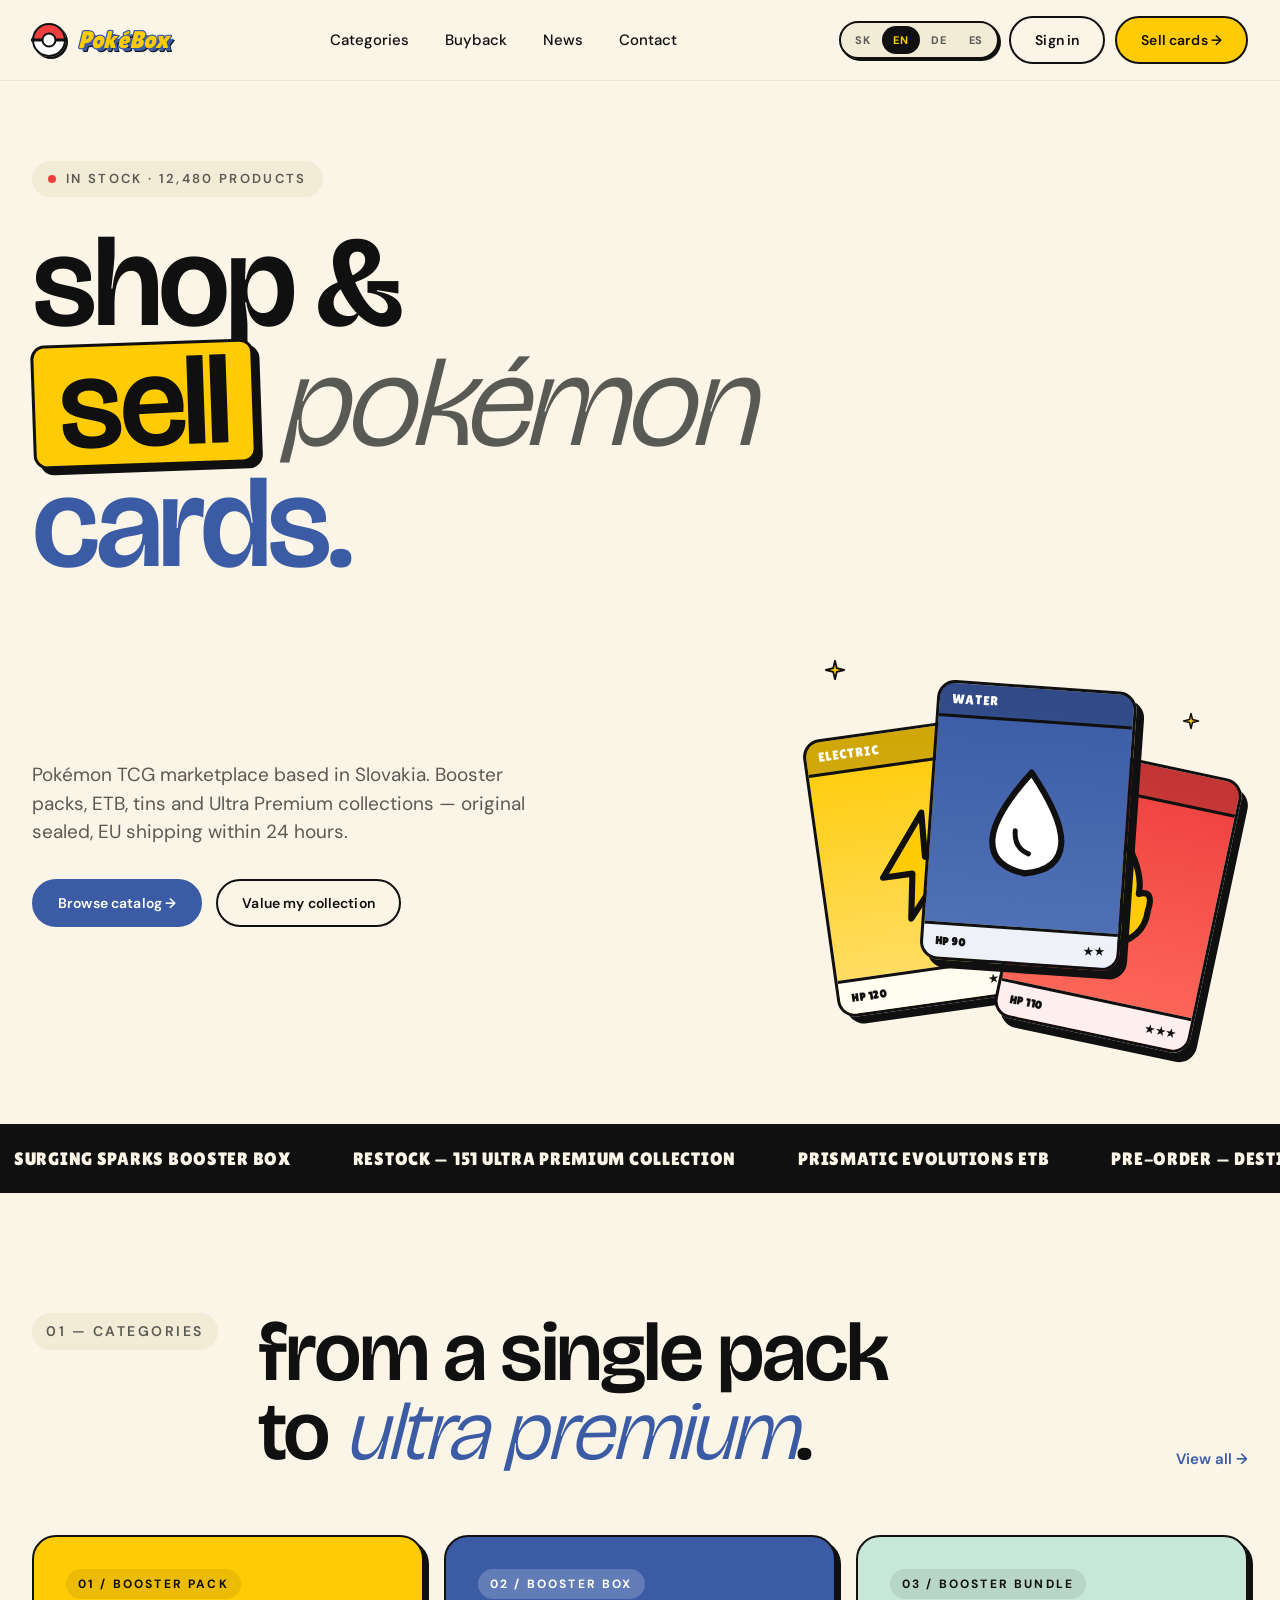
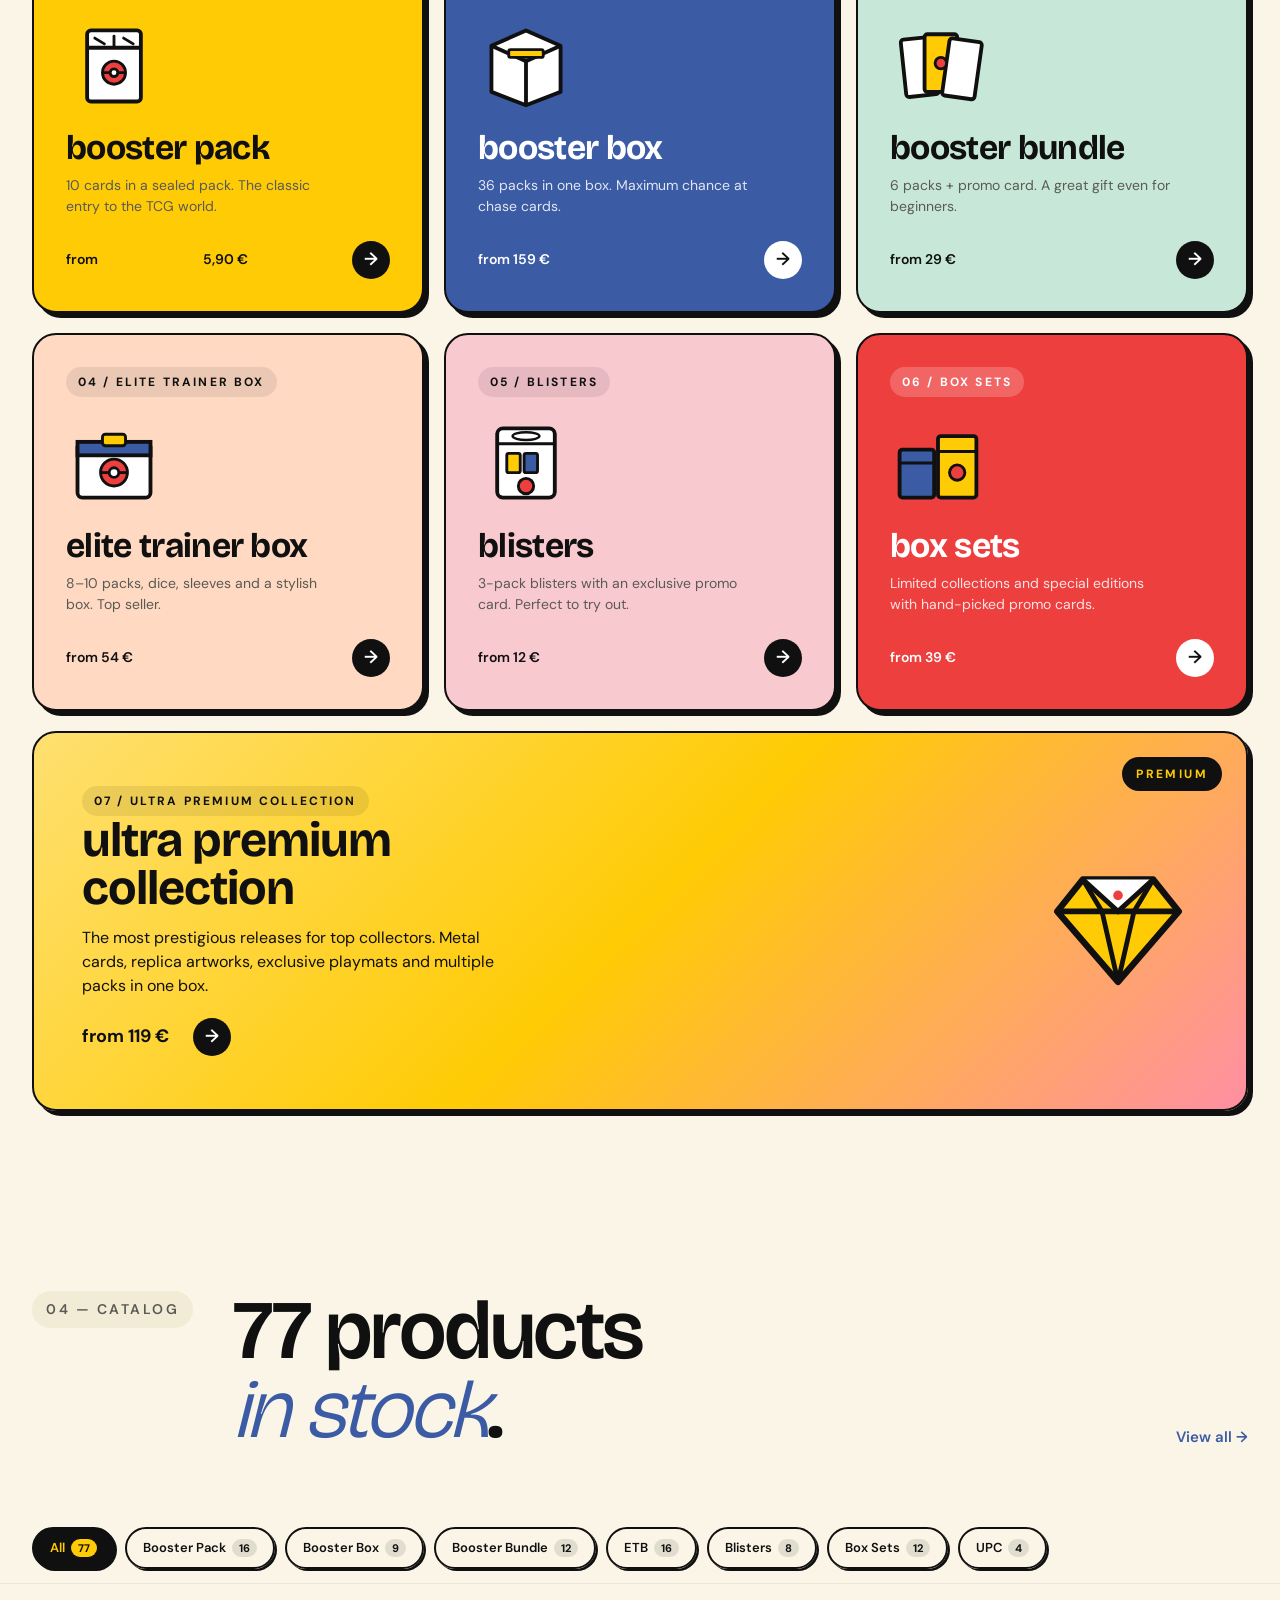
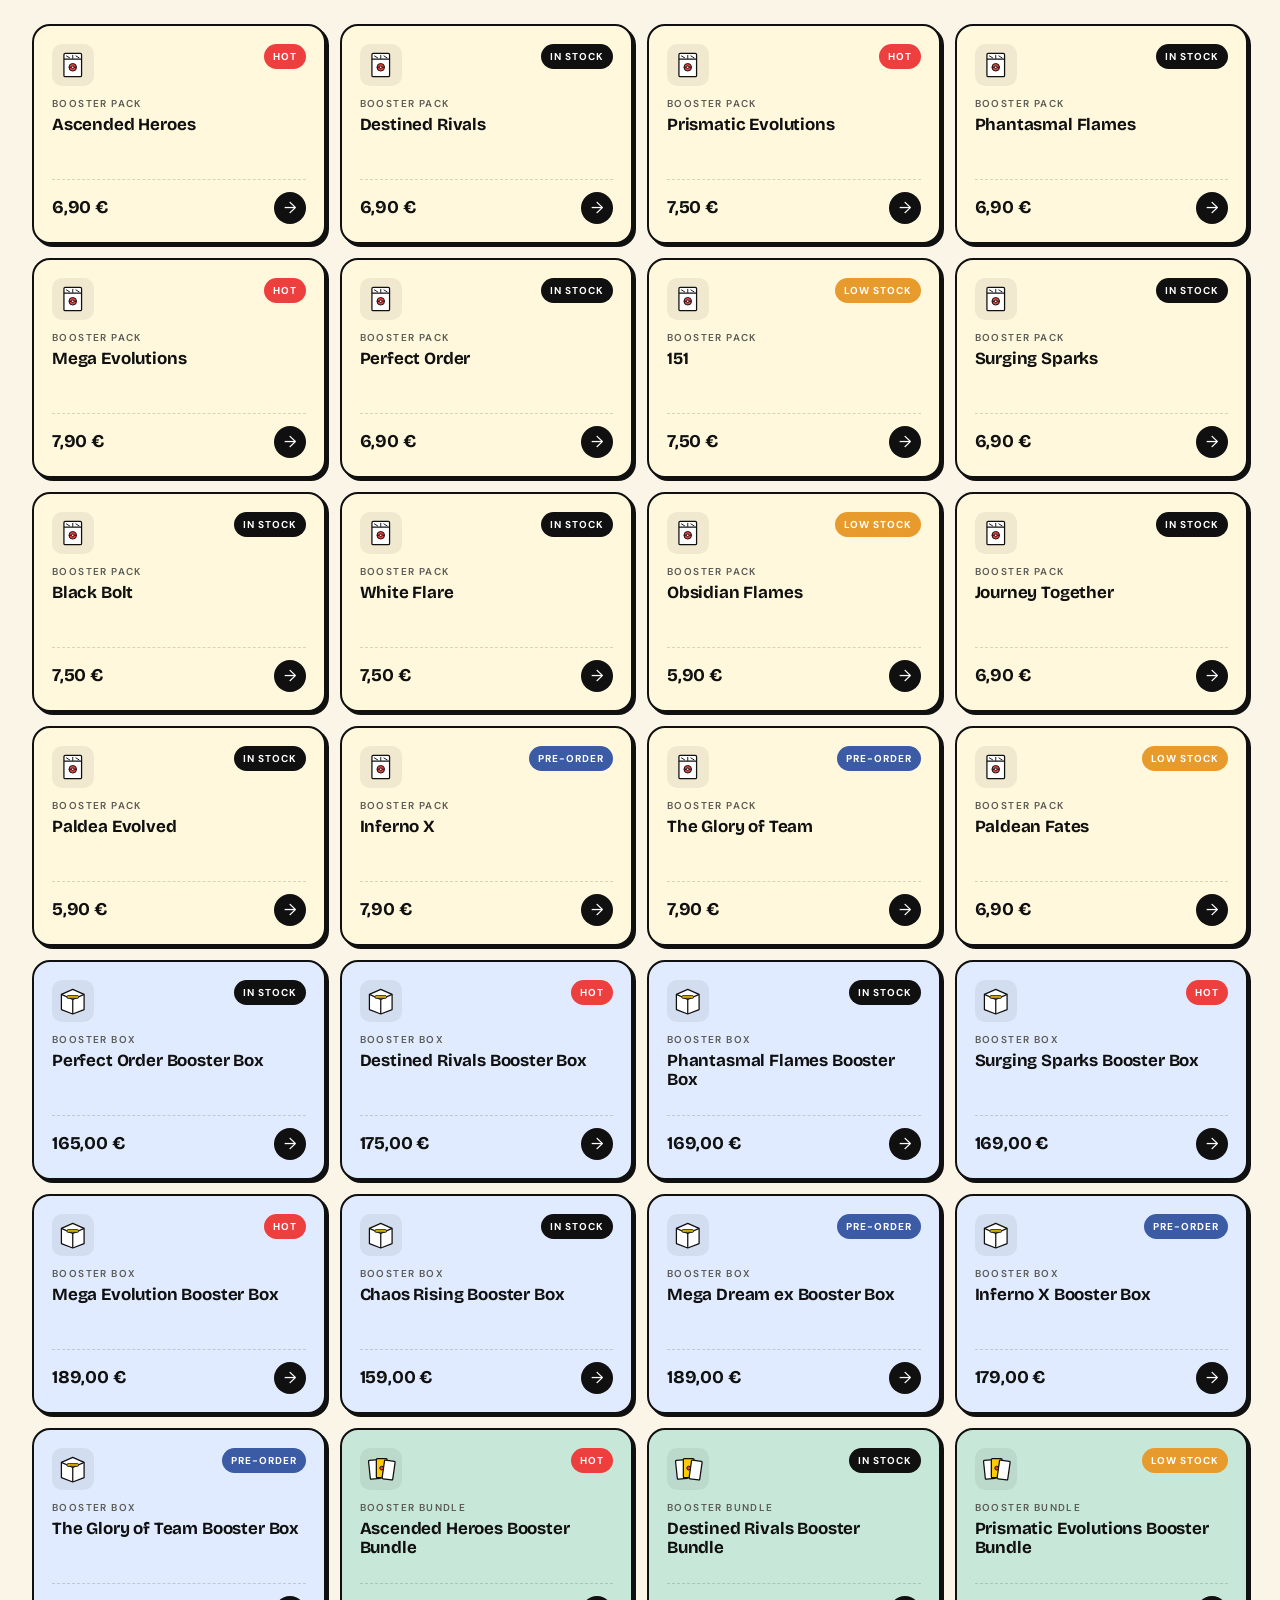
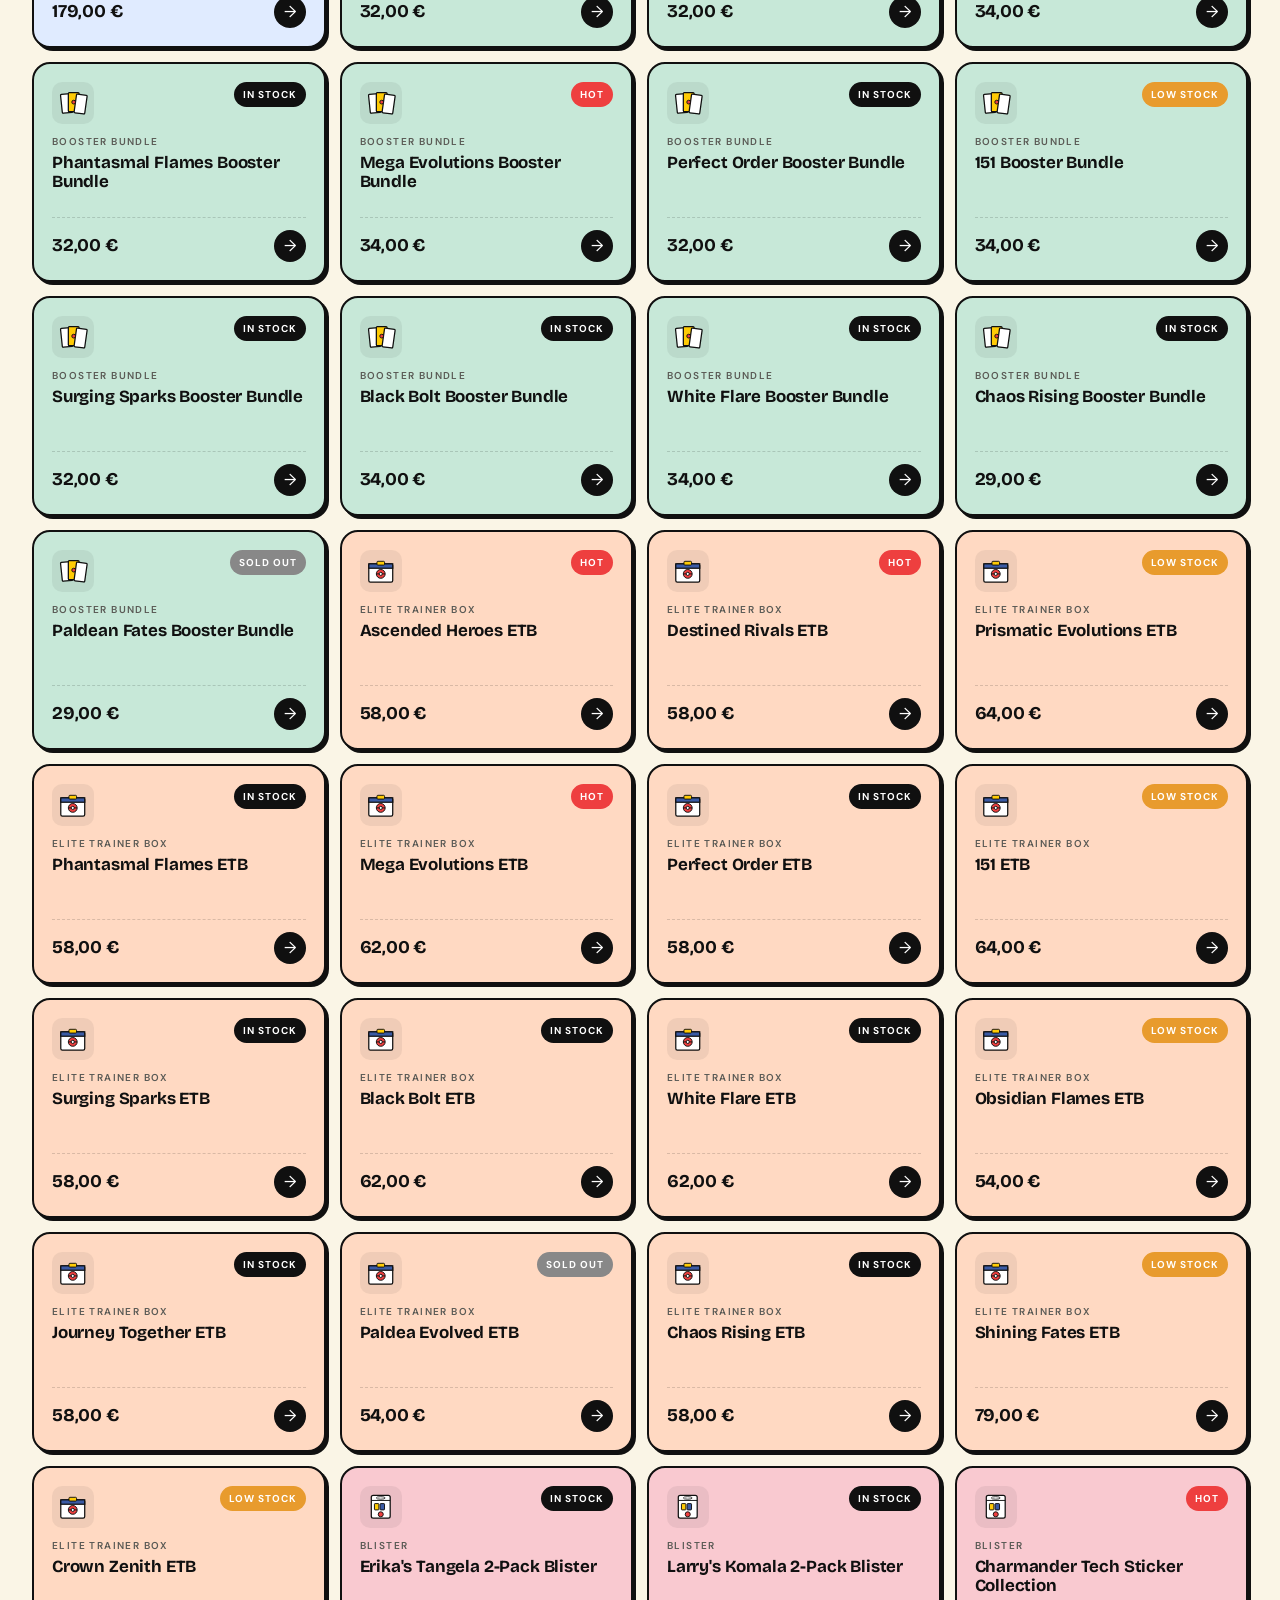
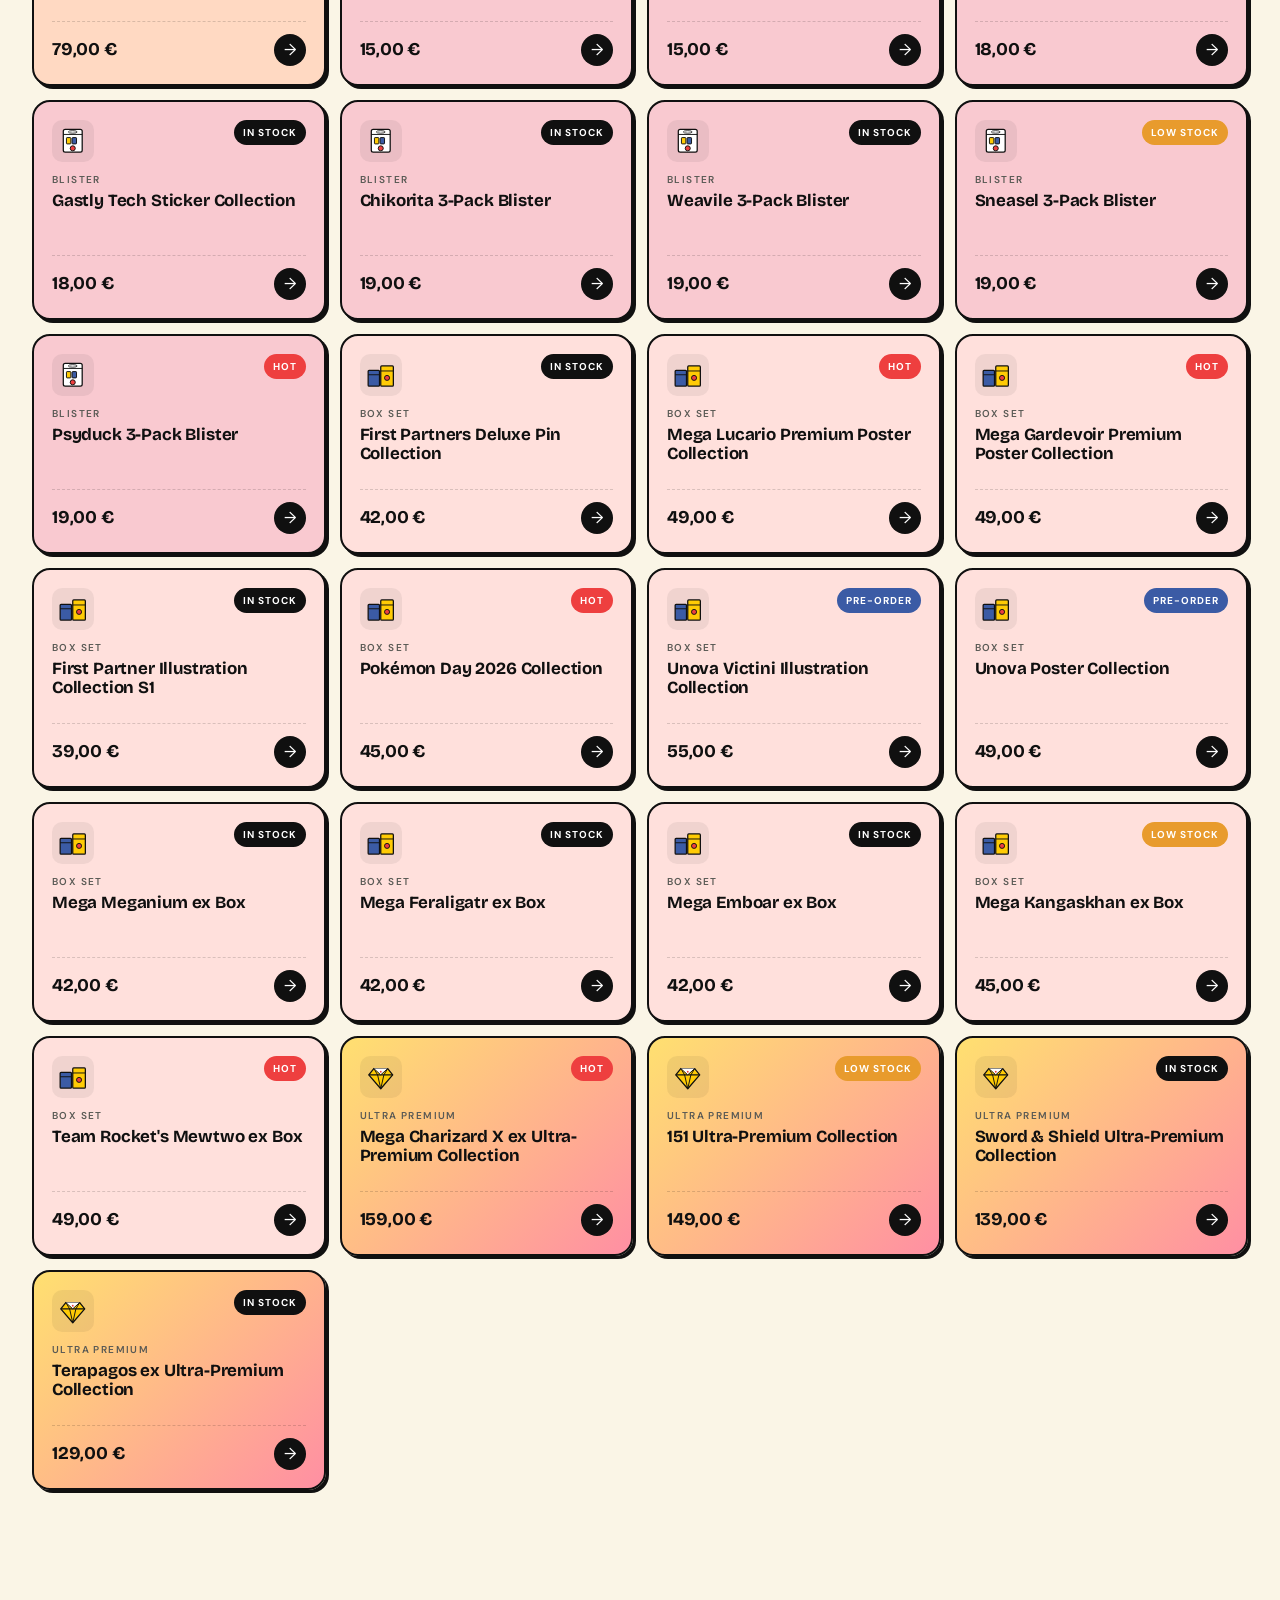
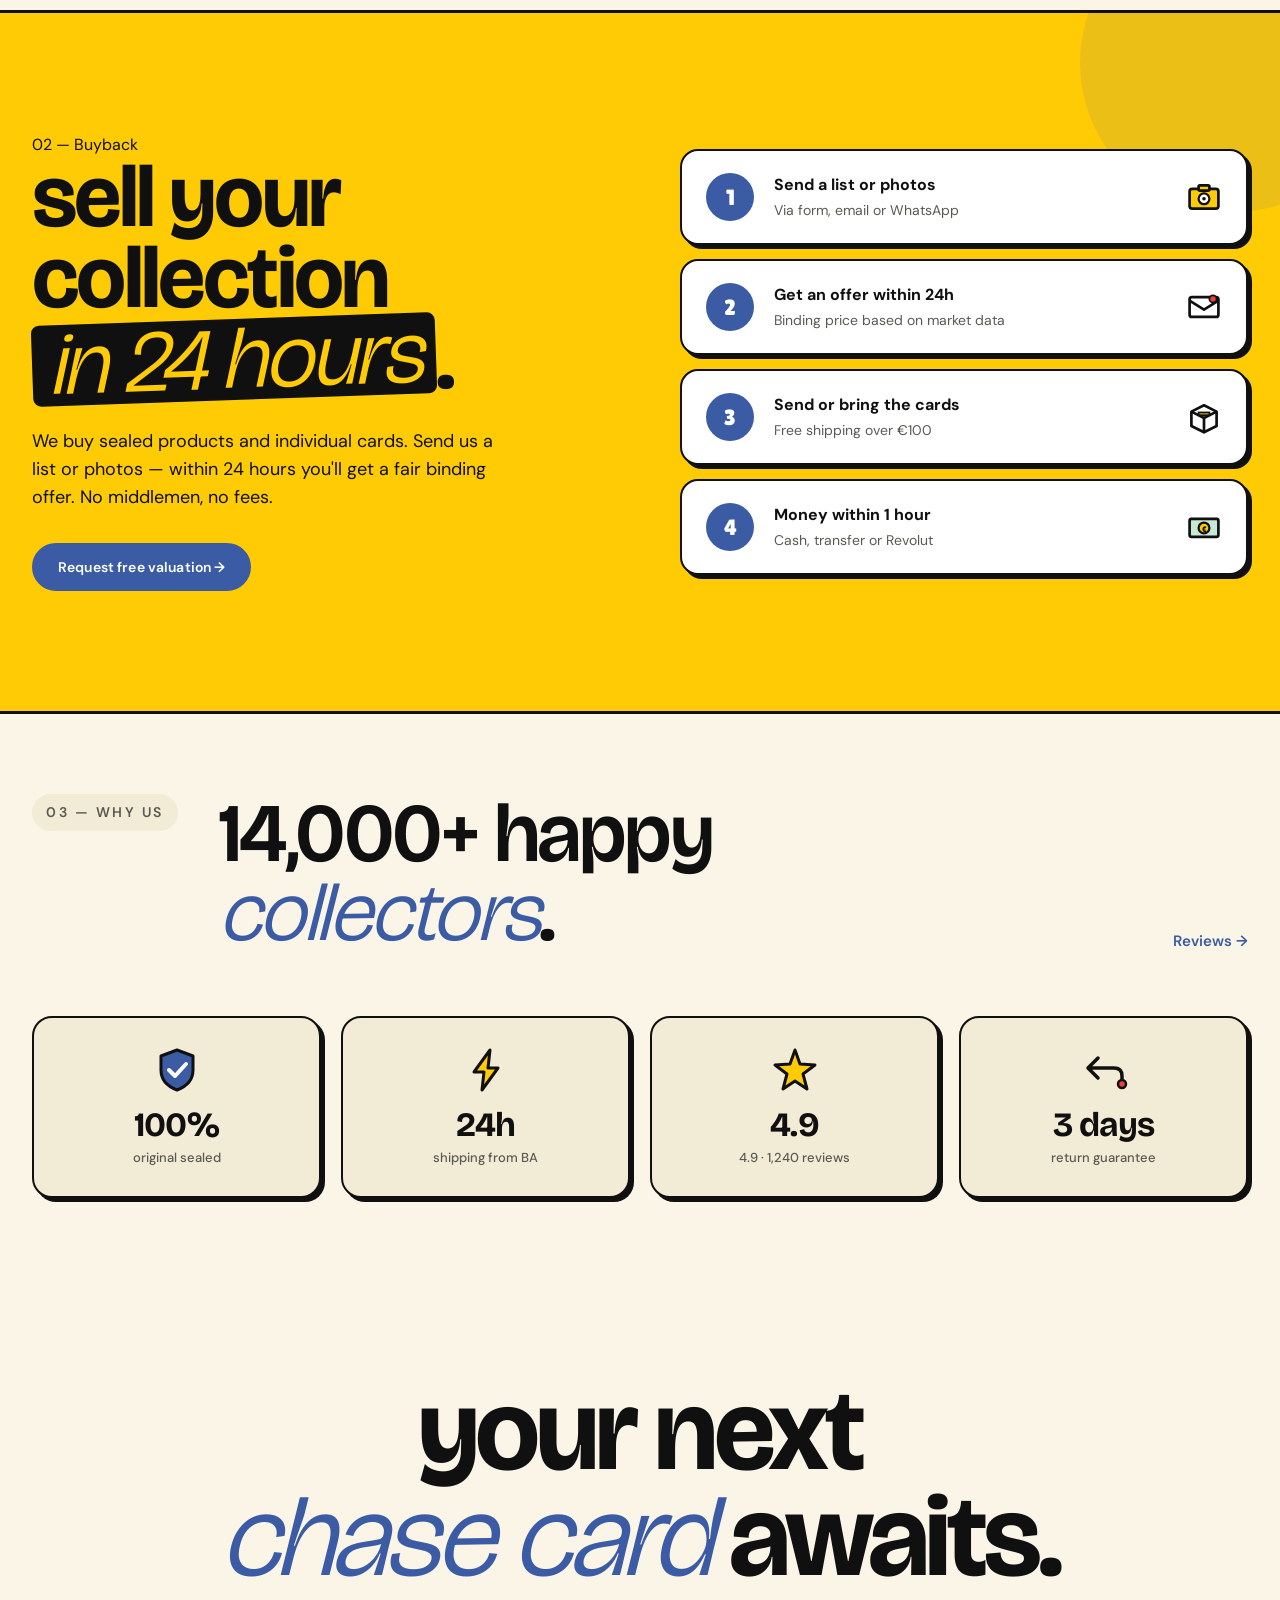
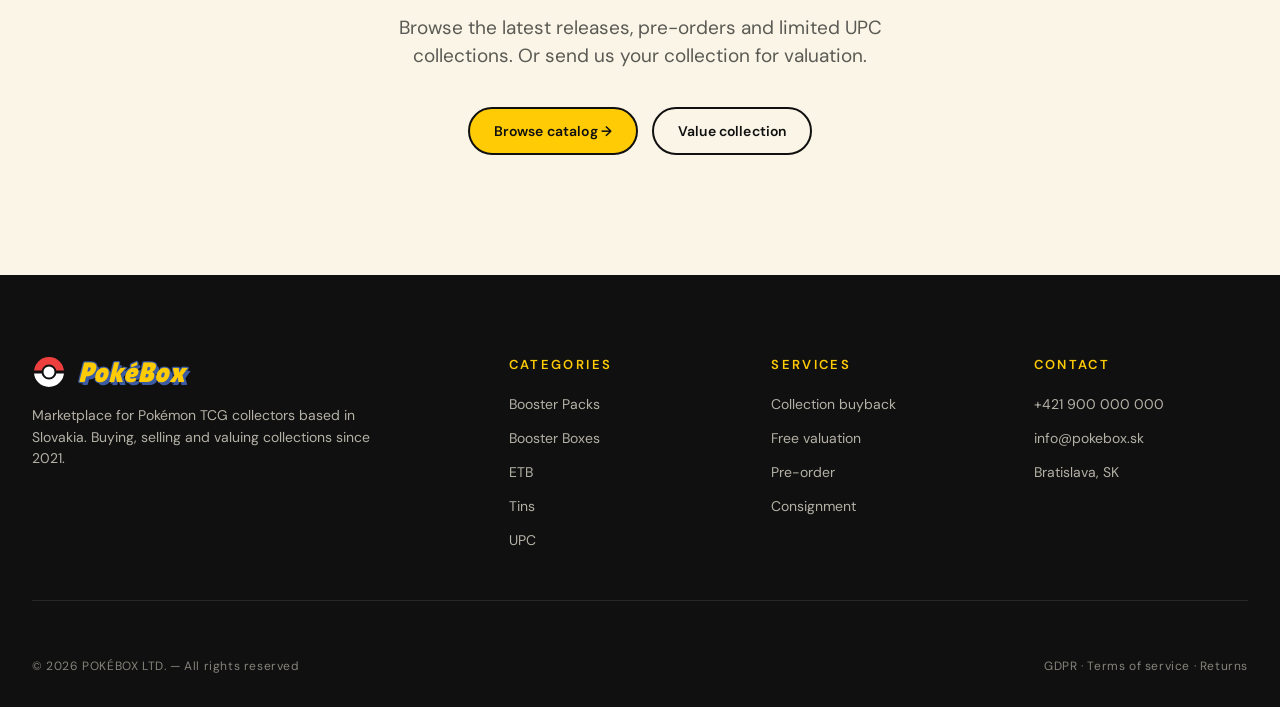
==== commit 9a17a675: "Add catalog section with 77 products + filter" ====
--- a/index.html
+++ b/index.html
@@ -434,6 +434,131 @@
 
   .reveal{opacity:0;transform:translateY(20px);transition:all .7s ease}
   .reveal.in{opacity:1;transform:none}
+
+  /* ============ UPC full-width feat ============ */
+  .cat.feat{grid-column:span 3 !important}
+  @media (max-width:980px){.cat.feat{grid-column:span 2 !important}}
+  @media (max-width:600px){.cat.feat{grid-column:span 1 !important}}
+
+  /* ============ FILTER BAR ============ */
+  .filter-bar{
+    display:flex;flex-wrap:wrap;gap:10px;
+    margin-bottom:40px;
+    position:sticky;top:80px;z-index:50;
+    background:rgba(250,245,230,.95);
+    backdrop-filter:blur(8px);
+    padding:14px 0;
+    margin-left:-32px;margin-right:-32px;
+    padding-left:32px;padding-right:32px;
+    border-bottom:1.5px solid rgba(0,0,0,.06);
+  }
+  .filter-btn{
+    font-family:'DM Sans',sans-serif;
+    font-size:13px;font-weight:600;
+    padding:10px 16px;border-radius:999px;
+    border:2px solid var(--ink);background:transparent;color:var(--ink);
+    cursor:pointer;transition:all .2s ease;
+    display:inline-flex;align-items:center;gap:6px;
+    box-shadow:2px 2px 0 var(--ink);
+  }
+  .filter-btn:hover{transform:translate(-1px,-1px);box-shadow:3px 3px 0 var(--ink)}
+  .filter-btn.active{background:var(--ink);color:var(--yellow)}
+  .filter-btn.active .count{background:var(--yellow);color:var(--ink)}
+  .filter-btn .count{
+    font-style:normal;font-size:11px;
+    padding:2px 7px;border-radius:999px;
+    background:rgba(0,0,0,.1);
+    font-weight:700;
+  }
+
+  /* ============ PRODUCT GRID ============ */
+  .products-grid{
+    display:grid;grid-template-columns:repeat(4,1fr);gap:14px;
+  }
+  @media (max-width:1100px){.products-grid{grid-template-columns:repeat(3,1fr)}}
+  @media (max-width:760px){.products-grid{grid-template-columns:repeat(2,1fr)}}
+  @media (max-width:480px){.products-grid{grid-template-columns:1fr}}
+
+  .product{
+    background:#fff;
+    border:2px solid var(--ink);
+    border-radius:18px;
+    padding:18px;
+    display:flex;flex-direction:column;justify-content:space-between;
+    transition:all .2s ease;
+    cursor:pointer;
+    box-shadow:3px 3px 0 var(--ink);
+    min-height:220px;
+    position:relative;
+    overflow:hidden;
+  }
+  .product:hover{transform:translate(-2px,-2px);box-shadow:6px 6px 0 var(--ink)}
+  .product.cat-pack{background:#FFF8DC}
+  .product.cat-box{background:#E0EBFF}
+  .product.cat-bundle{background:var(--mint)}
+  .product.cat-etb{background:var(--peach)}
+  .product.cat-blister{background:var(--pink)}
+  .product.cat-boxset{background:#FFE0DC}
+  .product.cat-upc{background:linear-gradient(135deg,#FFE070 0%,#FF8FA3 100%)}
+
+  .product-top{display:flex;justify-content:space-between;align-items:flex-start;margin-bottom:10px}
+  .product-icon{
+    width:42px;height:42px;
+    background:rgba(0,0,0,.06);
+    border-radius:10px;
+    display:flex;align-items:center;justify-content:center;
+    flex-shrink:0;
+  }
+  .product-icon svg{width:75%;height:75%}
+  .product-badge{
+    font-size:10px;font-weight:700;
+    letter-spacing:.1em;text-transform:uppercase;
+    padding:5px 9px;border-radius:999px;
+    background:var(--ink);color:#fff;
+  }
+  .product-badge.hot{background:var(--red);color:#fff}
+  .product-badge.preorder{background:var(--blue);color:#fff}
+  .product-badge.low{background:#E89B2D;color:#fff}
+  .product-badge.sold{background:#888;color:#fff}
+
+  .product-cat{
+    font-size:10px;font-weight:600;
+    letter-spacing:.14em;text-transform:uppercase;
+    color:var(--ink-2);
+    margin-bottom:4px;
+  }
+  .product-name{
+    font-family:'Bricolage Grotesque',sans-serif;
+    font-size:17px;line-height:1.15;letter-spacing:-.01em;
+    font-weight:700;
+    color:var(--ink);
+    word-break:break-word;
+    font-variation-settings:"wdth" 100,"opsz" 24;
+  }
+  .product-bottom{
+    margin-top:14px;
+    display:flex;justify-content:space-between;align-items:center;
+    padding-top:12px;
+    border-top:1.5px dashed rgba(0,0,0,.15);
+  }
+  .product-price{
+    font-family:'Bricolage Grotesque',sans-serif;
+    font-size:18px;font-weight:700;letter-spacing:-.01em;
+  }
+  .product-cart{
+    width:32px;height:32px;border-radius:50%;
+    background:var(--ink);color:#fff;
+    display:flex;align-items:center;justify-content:center;
+    font-size:16px;flex-shrink:0;
+    transition:transform .2s;
+  }
+  .product:hover .product-cart{transform:rotate(-45deg)}
+
+  .products-empty{
+    grid-column:1 / -1;
+    text-align:center;padding:60px 20px;
+    color:var(--ink-2);font-size:16px;
+  }
 </style>
 </head>
 <body>
@@ -692,13 +817,13 @@
       </article>
 
       <article class="cat c-red">
-        <span class="cat-num">06 / Tins</span>
-        <div class="cat-icon"><svg viewBox="0 0 100 100"><use href="#i-tin"/></svg></div>
+        <span class="cat-num">06 / Box Sets</span>
+        <div class="cat-icon"><svg viewBox="0 0 100 100"><use href="#i-boxset"/></svg></div>
         <div>
-          <h3 class="cat-name">tins</h3>
-          <p class="cat-desc" data-i18n="cat6_desc">Plechové boxy s exkluzívnymi foil kartami a packami.</p>
-        </div>
-        <div class="cat-foot"><span><span data-i18n="from">od</span> 22 €</span><div class="cat-arrow">→</div></div>
+          <h3 class="cat-name">box sets</h3>
+          <p class="cat-desc" data-i18n="cat8_desc">Limitované kolekcie a špeciálne edície s ručne vyberanými promo kartami.</p>
+        </div>
+        <div class="cat-foot"><span><span data-i18n="from">od</span> 39 €</span><div class="cat-arrow">→</div></div>
       </article>
 
       <article class="cat feat">
@@ -713,17 +838,31 @@
         </div>
         <div class="cat-icon"><svg viewBox="0 0 100 100"><use href="#i-upc"/></svg></div>
       </article>
-
-      <article class="cat c-mint">
-        <span class="cat-num">08 / Box Sets</span>
-        <div class="cat-icon"><svg viewBox="0 0 100 100"><use href="#i-boxset"/></svg></div>
-        <div>
-          <h3 class="cat-name">box sets</h3>
-          <p class="cat-desc" data-i18n="cat8_desc">Limitované kolekcie a špeciálne edície s ručne vyberanými promo kartami.</p>
-        </div>
-        <div class="cat-foot"><span><span data-i18n="from">od</span> 39 €</span><div class="cat-arrow">→</div></div>
-      </article>
     </div>
+  </div>
+</section>
+
+<!-- ========== PRODUKTY (KATALÓG) ========== -->
+<section id="produkty" style="padding-top:60px">
+  <div class="container">
+    <div class="sec-head">
+      <span class="sec-num"><span data-i18n="prod_num">04 — Katalóg</span></span>
+      <h2 class="sec-title" data-i18n-html="prod_title">77 produktov<br><em>skladom</em>.</h2>
+      <a href="#" class="sec-link" data-i18n="prod_link">Všetky →</a>
+    </div>
+
+    <div class="filter-bar">
+      <button class="filter-btn active" data-filter="all"><span data-i18n="f_all">Všetko</span> <em class="count">77</em></button>
+      <button class="filter-btn" data-filter="pack">Booster Pack <em class="count">16</em></button>
+      <button class="filter-btn" data-filter="box">Booster Box <em class="count">9</em></button>
+      <button class="filter-btn" data-filter="bundle">Booster Bundle <em class="count">12</em></button>
+      <button class="filter-btn" data-filter="etb">ETB <em class="count">16</em></button>
+      <button class="filter-btn" data-filter="blister"><span data-i18n="f_blister">Blistre</span> <em class="count">8</em></button>
+      <button class="filter-btn" data-filter="boxset">Box Sets <em class="count">12</em></button>
+      <button class="filter-btn" data-filter="upc">UPC <em class="count">4</em></button>
+    </div>
+
+    <div class="products-grid" id="productsGrid"></div>
   </div>
 </section>
 
@@ -908,7 +1047,10 @@
       foot_buyback:"Výkup zbierok", foot_valuation:"Ocenenie zdarma", foot_consign:"Konsignácia",
       foot_rights:"© 2026 POKÉBOX S.R.O. — Všetky práva vyhradené",
       foot_legal:"GDPR · Obchodné podmienky · Reklamácie",
-      mq_restock:"Restock", mq_preorder:"Pre-order"
+      mq_restock:"Restock", mq_preorder:"Pre-order",
+      prod_num:"04 — Katalóg", prod_title:'77 produktov<br><em>skladom</em>.', prod_link:"Všetky →",
+      f_all:"Všetko", f_blister:"Blistre",
+      st_in:"Skladom", st_pre:"Pre-order", st_low:"Dochádza", st_sold:"Vypredané", st_hot:"Hot"
     },
     en:{
       nav_categories:"Categories", nav_buyback:"Buyback", nav_news:"News", nav_contact:"Contact",
@@ -949,7 +1091,10 @@
       foot_buyback:"Collection buyback", foot_valuation:"Free valuation", foot_consign:"Consignment",
       foot_rights:"© 2026 POKÉBOX LTD. — All rights reserved",
       foot_legal:"GDPR · Terms of service · Returns",
-      mq_restock:"Restock", mq_preorder:"Pre-order"
+      mq_restock:"Restock", mq_preorder:"Pre-order",
+      prod_num:"04 — Catalog", prod_title:'77 products<br><em>in stock</em>.', prod_link:"View all →",
+      f_all:"All", f_blister:"Blisters",
+      st_in:"In stock", st_pre:"Pre-order", st_low:"Low stock", st_sold:"Sold out", st_hot:"Hot"
     },
     de:{
       nav_categories:"Kategorien", nav_buyback:"Ankauf", nav_news:"News", nav_contact:"Kontakt",
@@ -990,7 +1135,10 @@
       foot_buyback:"Sammlungsankauf", foot_valuation:"Kostenlose Bewertung", foot_consign:"Kommission",
       foot_rights:"© 2026 POKÉBOX GmbH — Alle Rechte vorbehalten",
       foot_legal:"DSGVO · AGB · Rücksendungen",
-      mq_restock:"Wieder da", mq_preorder:"Vorbestellung"
+      mq_restock:"Wieder da", mq_preorder:"Vorbestellung",
+      prod_num:"04 — Katalog", prod_title:'77 Produkte<br><em>lagernd</em>.', prod_link:"Alle ansehen →",
+      f_all:"Alle", f_blister:"Blister",
+      st_in:"Lagernd", st_pre:"Vorbestellung", st_low:"Fast aus", st_sold:"Ausverkauft", st_hot:"Hot"
     },
     es:{
       nav_categories:"Categorías", nav_buyback:"Compra", nav_news:"Novedades", nav_contact:"Contacto",
@@ -1031,9 +1179,157 @@
       foot_buyback:"Compra de colecciones", foot_valuation:"Tasación gratis", foot_consign:"Consignación",
       foot_rights:"© 2026 POKÉBOX S.L. — Todos los derechos reservados",
       foot_legal:"RGPD · Términos · Devoluciones",
-      mq_restock:"Reposición", mq_preorder:"Reserva"
+      mq_restock:"Reposición", mq_preorder:"Reserva",
+      prod_num:"04 — Catálogo", prod_title:'77 productos<br><em>en stock</em>.', prod_link:"Ver todos →",
+      f_all:"Todo", f_blister:"Blísters",
+      st_in:"En stock", st_pre:"Reserva", st_low:"Pocas", st_sold:"Agotado", st_hot:"Hot"
     }
   };
+
+  // ============ PRODUCTS ============
+  const PRODUCTS = [
+    // Booster Pack (16)
+    {c:"pack",n:"Ascended Heroes",p:"6,90",s:"hot"},
+    {c:"pack",n:"Destined Rivals",p:"6,90",s:"in"},
+    {c:"pack",n:"Prismatic Evolutions",p:"7,50",s:"hot"},
+    {c:"pack",n:"Phantasmal Flames",p:"6,90",s:"in"},
+    {c:"pack",n:"Mega Evolutions",p:"7,90",s:"hot"},
+    {c:"pack",n:"Perfect Order",p:"6,90",s:"in"},
+    {c:"pack",n:"151",p:"7,50",s:"low"},
+    {c:"pack",n:"Surging Sparks",p:"6,90",s:"in"},
+    {c:"pack",n:"Black Bolt",p:"7,50",s:"in"},
+    {c:"pack",n:"White Flare",p:"7,50",s:"in"},
+    {c:"pack",n:"Obsidian Flames",p:"5,90",s:"low"},
+    {c:"pack",n:"Journey Together",p:"6,90",s:"in"},
+    {c:"pack",n:"Paldea Evolved",p:"5,90",s:"in"},
+    {c:"pack",n:"Inferno X",p:"7,90",s:"pre"},
+    {c:"pack",n:"The Glory of Team",p:"7,90",s:"pre"},
+    {c:"pack",n:"Paldean Fates",p:"6,90",s:"low"},
+
+    // Booster Box (9)
+    {c:"box",n:"Perfect Order Booster Box",p:"165,00",s:"in"},
+    {c:"box",n:"Destined Rivals Booster Box",p:"175,00",s:"hot"},
+    {c:"box",n:"Phantasmal Flames Booster Box",p:"169,00",s:"in"},
+    {c:"box",n:"Surging Sparks Booster Box",p:"169,00",s:"hot"},
+    {c:"box",n:"Mega Evolution Booster Box",p:"189,00",s:"hot"},
+    {c:"box",n:"Chaos Rising Booster Box",p:"159,00",s:"in"},
+    {c:"box",n:"Mega Dream ex Booster Box",p:"189,00",s:"pre"},
+    {c:"box",n:"Inferno X Booster Box",p:"179,00",s:"pre"},
+    {c:"box",n:"The Glory of Team Booster Box",p:"179,00",s:"pre"},
+
+    // Booster Bundle (12)
+    {c:"bundle",n:"Ascended Heroes Booster Bundle",p:"32,00",s:"hot"},
+    {c:"bundle",n:"Destined Rivals Booster Bundle",p:"32,00",s:"in"},
+    {c:"bundle",n:"Prismatic Evolutions Booster Bundle",p:"34,00",s:"low"},
+    {c:"bundle",n:"Phantasmal Flames Booster Bundle",p:"32,00",s:"in"},
+    {c:"bundle",n:"Mega Evolutions Booster Bundle",p:"34,00",s:"hot"},
+    {c:"bundle",n:"Perfect Order Booster Bundle",p:"32,00",s:"in"},
+    {c:"bundle",n:"151 Booster Bundle",p:"34,00",s:"low"},
+    {c:"bundle",n:"Surging Sparks Booster Bundle",p:"32,00",s:"in"},
+    {c:"bundle",n:"Black Bolt Booster Bundle",p:"34,00",s:"in"},
+    {c:"bundle",n:"White Flare Booster Bundle",p:"34,00",s:"in"},
+    {c:"bundle",n:"Chaos Rising Booster Bundle",p:"29,00",s:"in"},
+    {c:"bundle",n:"Paldean Fates Booster Bundle",p:"29,00",s:"sold"},
+
+    // ETB (16)
+    {c:"etb",n:"Ascended Heroes ETB",p:"58,00",s:"hot"},
+    {c:"etb",n:"Destined Rivals ETB",p:"58,00",s:"hot"},
+    {c:"etb",n:"Prismatic Evolutions ETB",p:"64,00",s:"low"},
+    {c:"etb",n:"Phantasmal Flames ETB",p:"58,00",s:"in"},
+    {c:"etb",n:"Mega Evolutions ETB",p:"62,00",s:"hot"},
+    {c:"etb",n:"Perfect Order ETB",p:"58,00",s:"in"},
+    {c:"etb",n:"151 ETB",p:"64,00",s:"low"},
+    {c:"etb",n:"Surging Sparks ETB",p:"58,00",s:"in"},
+    {c:"etb",n:"Black Bolt ETB",p:"62,00",s:"in"},
+    {c:"etb",n:"White Flare ETB",p:"62,00",s:"in"},
+    {c:"etb",n:"Obsidian Flames ETB",p:"54,00",s:"low"},
+    {c:"etb",n:"Journey Together ETB",p:"58,00",s:"in"},
+    {c:"etb",n:"Paldea Evolved ETB",p:"54,00",s:"sold"},
+    {c:"etb",n:"Chaos Rising ETB",p:"58,00",s:"in"},
+    {c:"etb",n:"Shining Fates ETB",p:"79,00",s:"low"},
+    {c:"etb",n:"Crown Zenith ETB",p:"79,00",s:"low"},
+
+    // Blisters (8)
+    {c:"blister",n:"Erika's Tangela 2-Pack Blister",p:"15,00",s:"in"},
+    {c:"blister",n:"Larry's Komala 2-Pack Blister",p:"15,00",s:"in"},
+    {c:"blister",n:"Charmander Tech Sticker Collection",p:"18,00",s:"hot"},
+    {c:"blister",n:"Gastly Tech Sticker Collection",p:"18,00",s:"in"},
+    {c:"blister",n:"Chikorita 3-Pack Blister",p:"19,00",s:"in"},
+    {c:"blister",n:"Weavile 3-Pack Blister",p:"19,00",s:"in"},
+    {c:"blister",n:"Sneasel 3-Pack Blister",p:"19,00",s:"low"},
+    {c:"blister",n:"Psyduck 3-Pack Blister",p:"19,00",s:"hot"},
+
+    // Box Sets (8)
+    {c:"boxset",n:"First Partners Deluxe Pin Collection",p:"42,00",s:"in"},
+    {c:"boxset",n:"Mega Lucario Premium Poster Collection",p:"49,00",s:"hot"},
+    {c:"boxset",n:"Mega Gardevoir Premium Poster Collection",p:"49,00",s:"hot"},
+    {c:"boxset",n:"First Partner Illustration Collection S1",p:"39,00",s:"in"},
+    {c:"boxset",n:"Pokémon Day 2026 Collection",p:"45,00",s:"hot"},
+    {c:"boxset",n:"Unova Victini Illustration Collection",p:"55,00",s:"pre"},
+    {c:"boxset",n:"Unova Poster Collection",p:"49,00",s:"pre"},
+    {c:"boxset",n:"Mega Meganium ex Box",p:"42,00",s:"in"},
+    {c:"boxset",n:"Mega Feraligatr ex Box",p:"42,00",s:"in"},
+    {c:"boxset",n:"Mega Emboar ex Box",p:"42,00",s:"in"},
+    {c:"boxset",n:"Mega Kangaskhan ex Box",p:"45,00",s:"low"},
+    {c:"boxset",n:"Team Rocket's Mewtwo ex Box",p:"49,00",s:"hot"},
+
+    // UPC (4)
+    {c:"upc",n:"Mega Charizard X ex Ultra-Premium Collection",p:"159,00",s:"hot"},
+    {c:"upc",n:"151 Ultra-Premium Collection",p:"149,00",s:"low"},
+    {c:"upc",n:"Sword & Shield Ultra-Premium Collection",p:"139,00",s:"in"},
+    {c:"upc",n:"Terapagos ex Ultra-Premium Collection",p:"129,00",s:"in"}
+  ];
+
+  const CAT_LABEL = {
+    pack:"Booster Pack", box:"Booster Box", bundle:"Booster Bundle",
+    etb:"Elite Trainer Box", blister:"Blister", boxset:"Box Set", upc:"Ultra Premium"
+  };
+  const CAT_ICON = {
+    pack:"i-pack", box:"i-box", bundle:"i-bundle", etb:"i-etb",
+    blister:"i-blister", boxset:"i-boxset", upc:"i-upc"
+  };
+
+  let currentFilter = "all";
+  function renderProducts(lang){
+    const t = T[lang];
+    const grid = document.getElementById("productsGrid");
+    if(!grid) return;
+    const filtered = currentFilter === "all" ? PRODUCTS : PRODUCTS.filter(p => p.c === currentFilter);
+
+    if(filtered.length === 0){
+      grid.innerHTML = '<div class="products-empty">—</div>';
+      return;
+    }
+
+    const statusLabel = {in:t.st_in, pre:t.st_pre, low:t.st_low, sold:t.st_sold, hot:t.st_hot};
+    const statusClass = {in:"", pre:"preorder", low:"low", sold:"sold", hot:"hot"};
+
+    grid.innerHTML = filtered.map(p => `
+      <article class="product cat-${p.c}">
+        <div>
+          <div class="product-top">
+            <div class="product-icon"><svg viewBox="0 0 100 100"><use href="#${CAT_ICON[p.c]}"/></svg></div>
+            <span class="product-badge ${statusClass[p.s]}">${statusLabel[p.s]}</span>
+          </div>
+          <div class="product-cat">${CAT_LABEL[p.c]}</div>
+          <h3 class="product-name">${p.n}</h3>
+        </div>
+        <div class="product-bottom">
+          <span class="product-price">${p.p} €</span>
+          <div class="product-cart">→</div>
+        </div>
+      </article>
+    `).join("");
+  }
+
+  document.querySelectorAll(".filter-btn").forEach(btn => {
+    btn.addEventListener("click", () => {
+      currentFilter = btn.dataset.filter;
+      document.querySelectorAll(".filter-btn").forEach(b => b.classList.toggle("active", b === btn));
+      const lang = document.documentElement.lang || "sk";
+      renderProducts(lang);
+    });
+  });
 
   function buildMarquee(lang){
     const t = T[lang];
@@ -1069,6 +1365,7 @@
       b.classList.toggle("active", b.dataset.lang === lang);
     });
     buildMarquee(lang);
+    renderProducts(lang);
     try{ localStorage.setItem("pokebox_lang", lang); }catch(e){}
   }
 
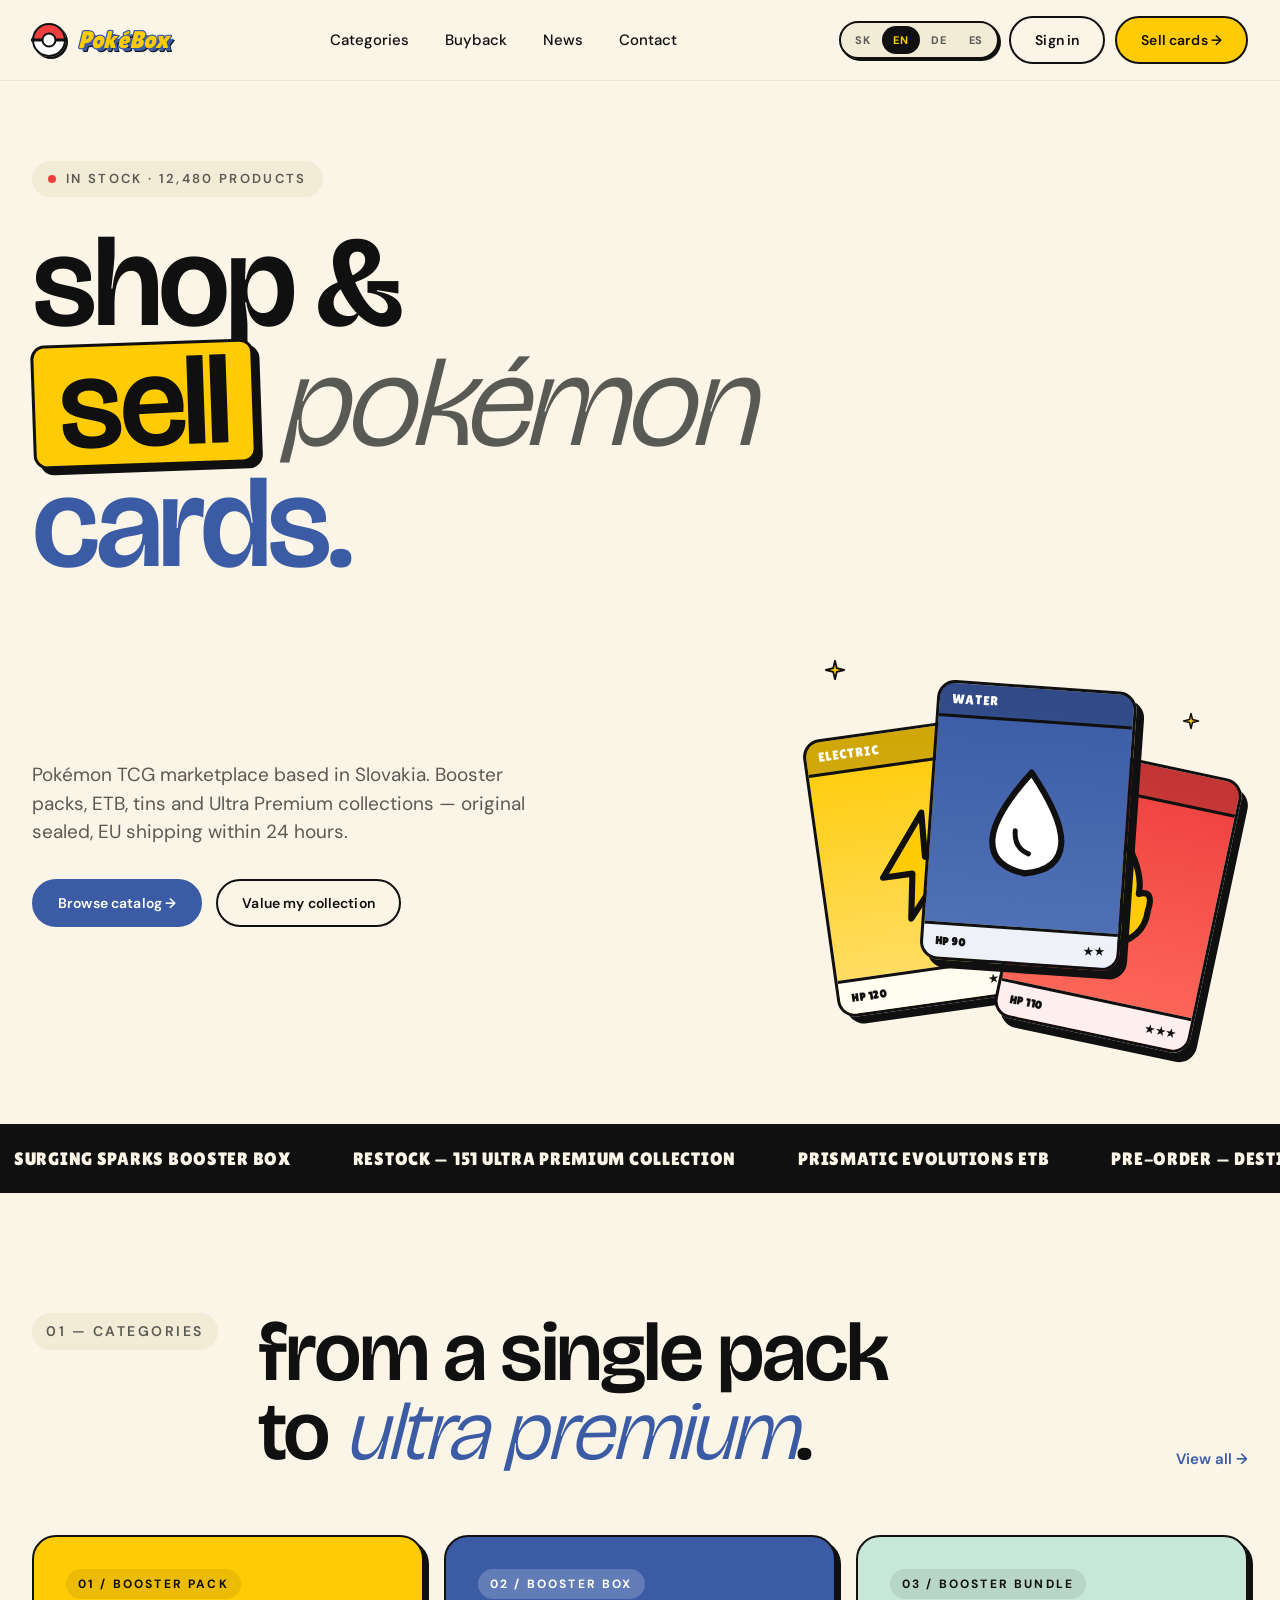
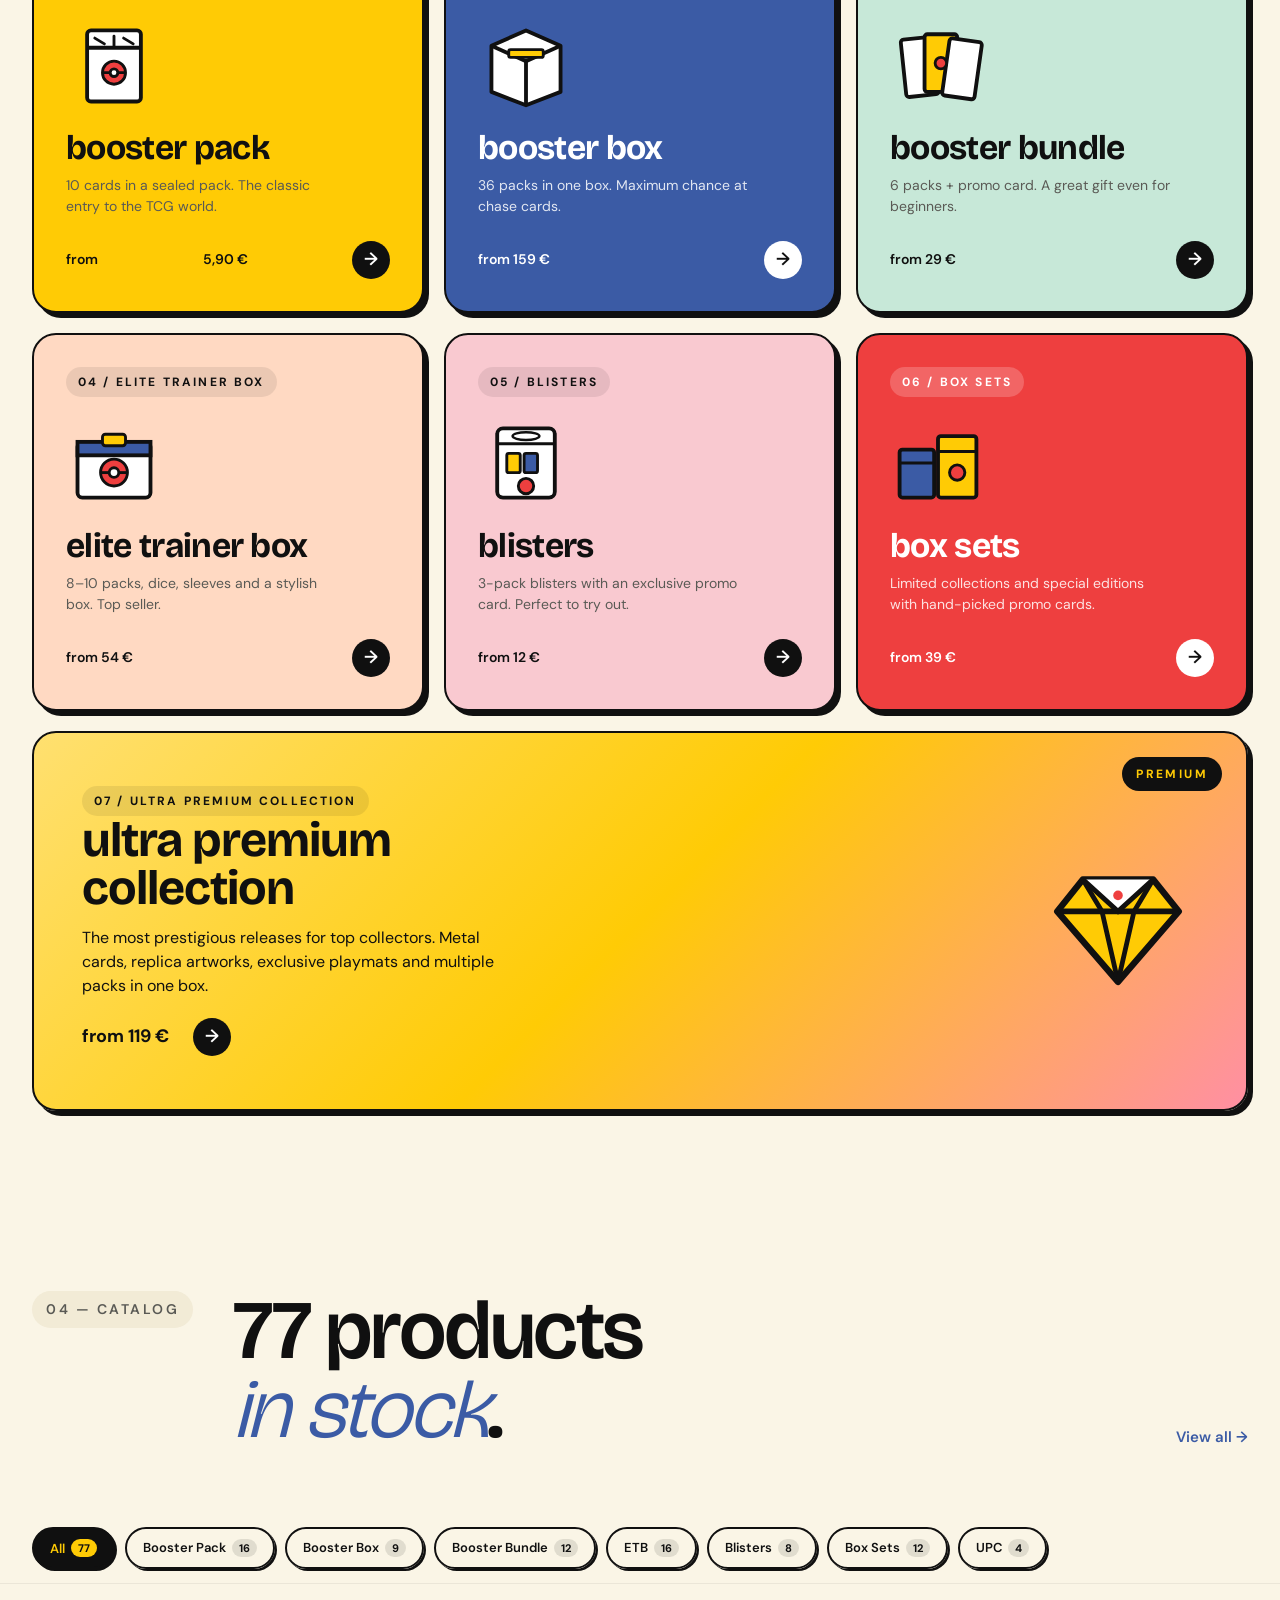
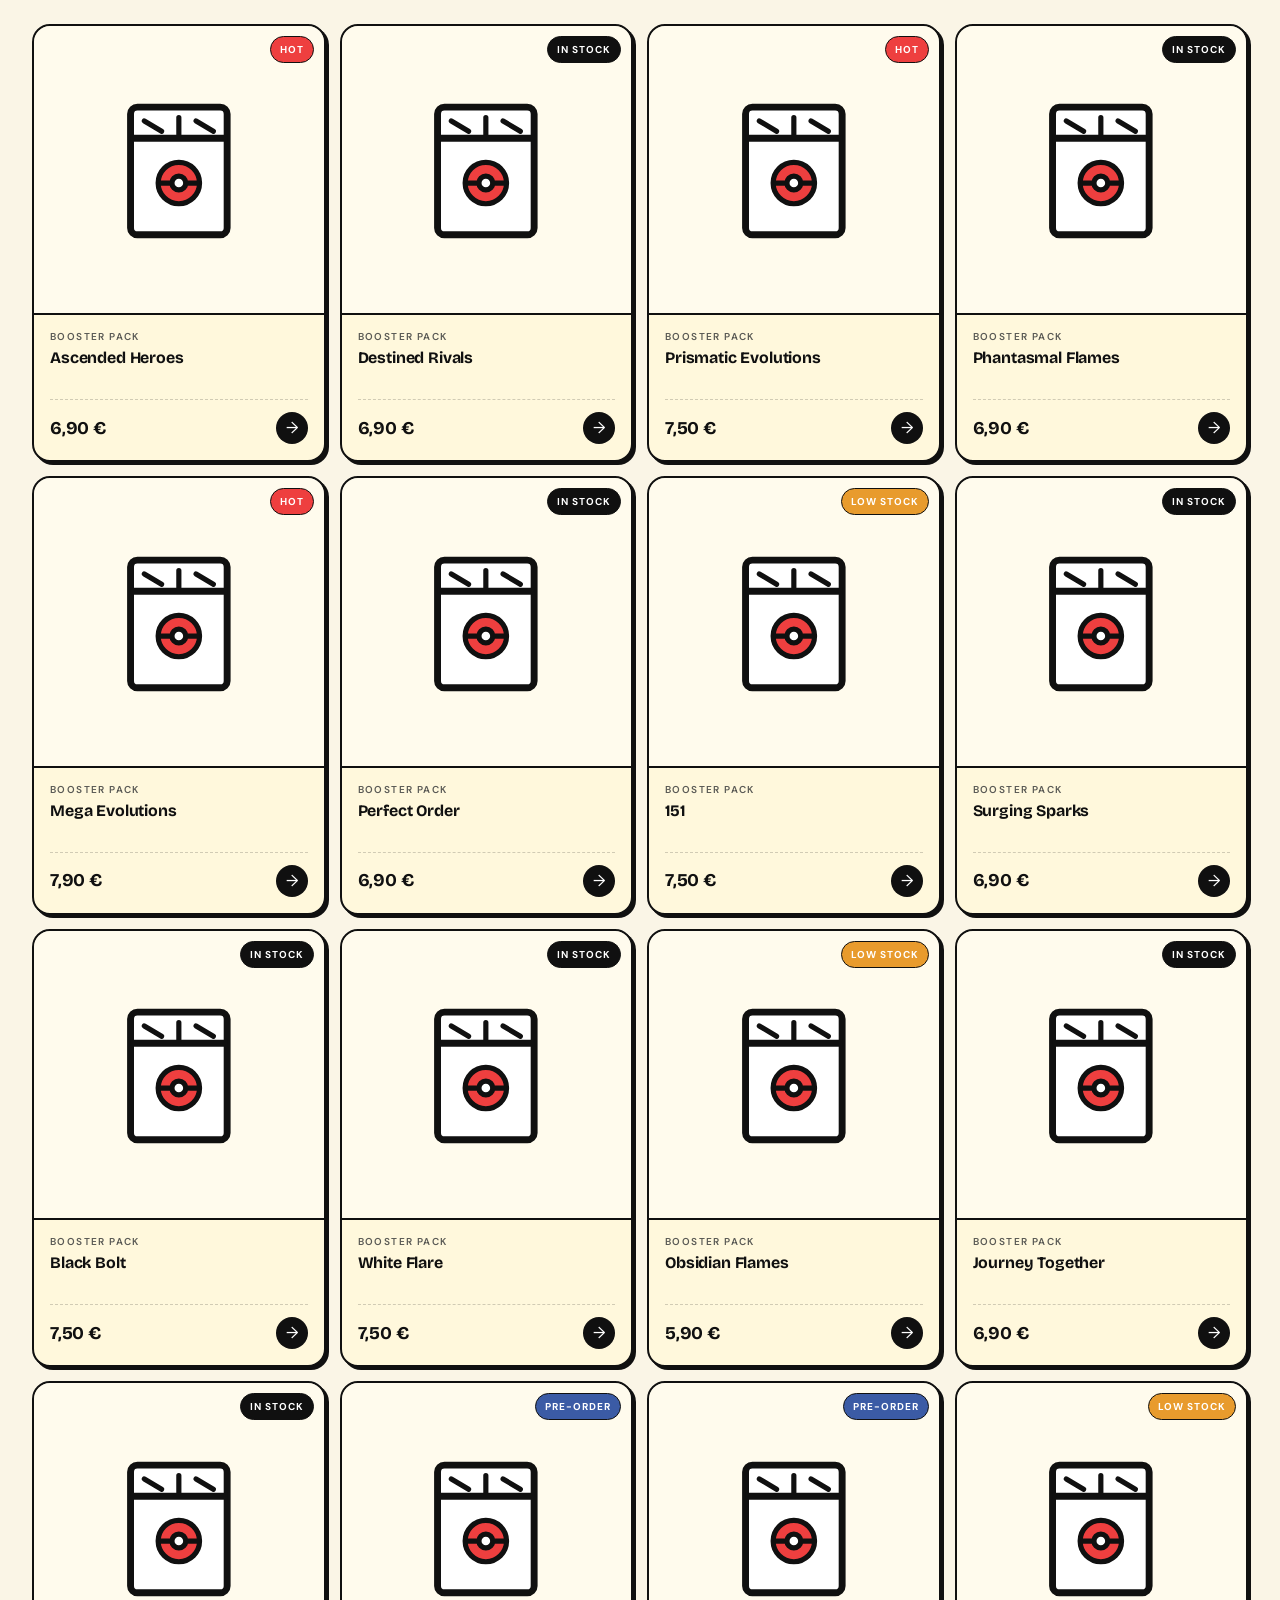
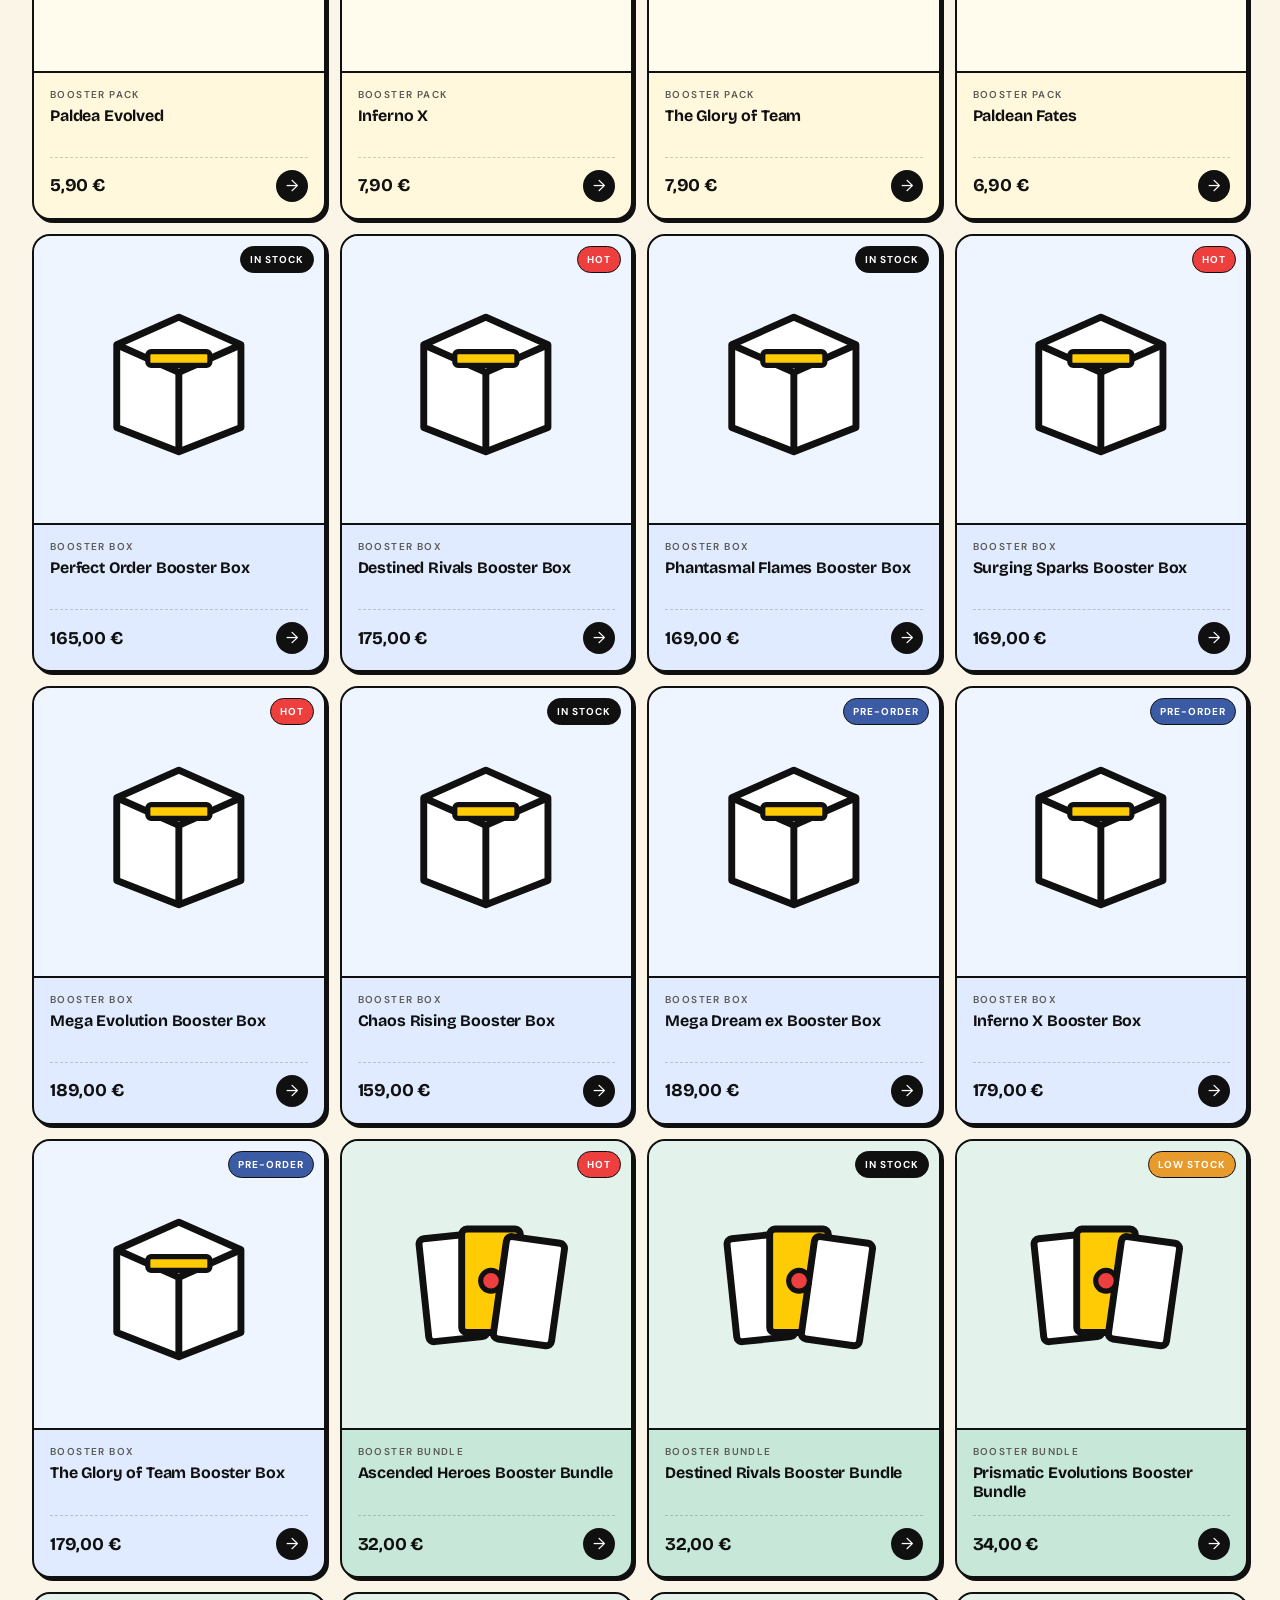
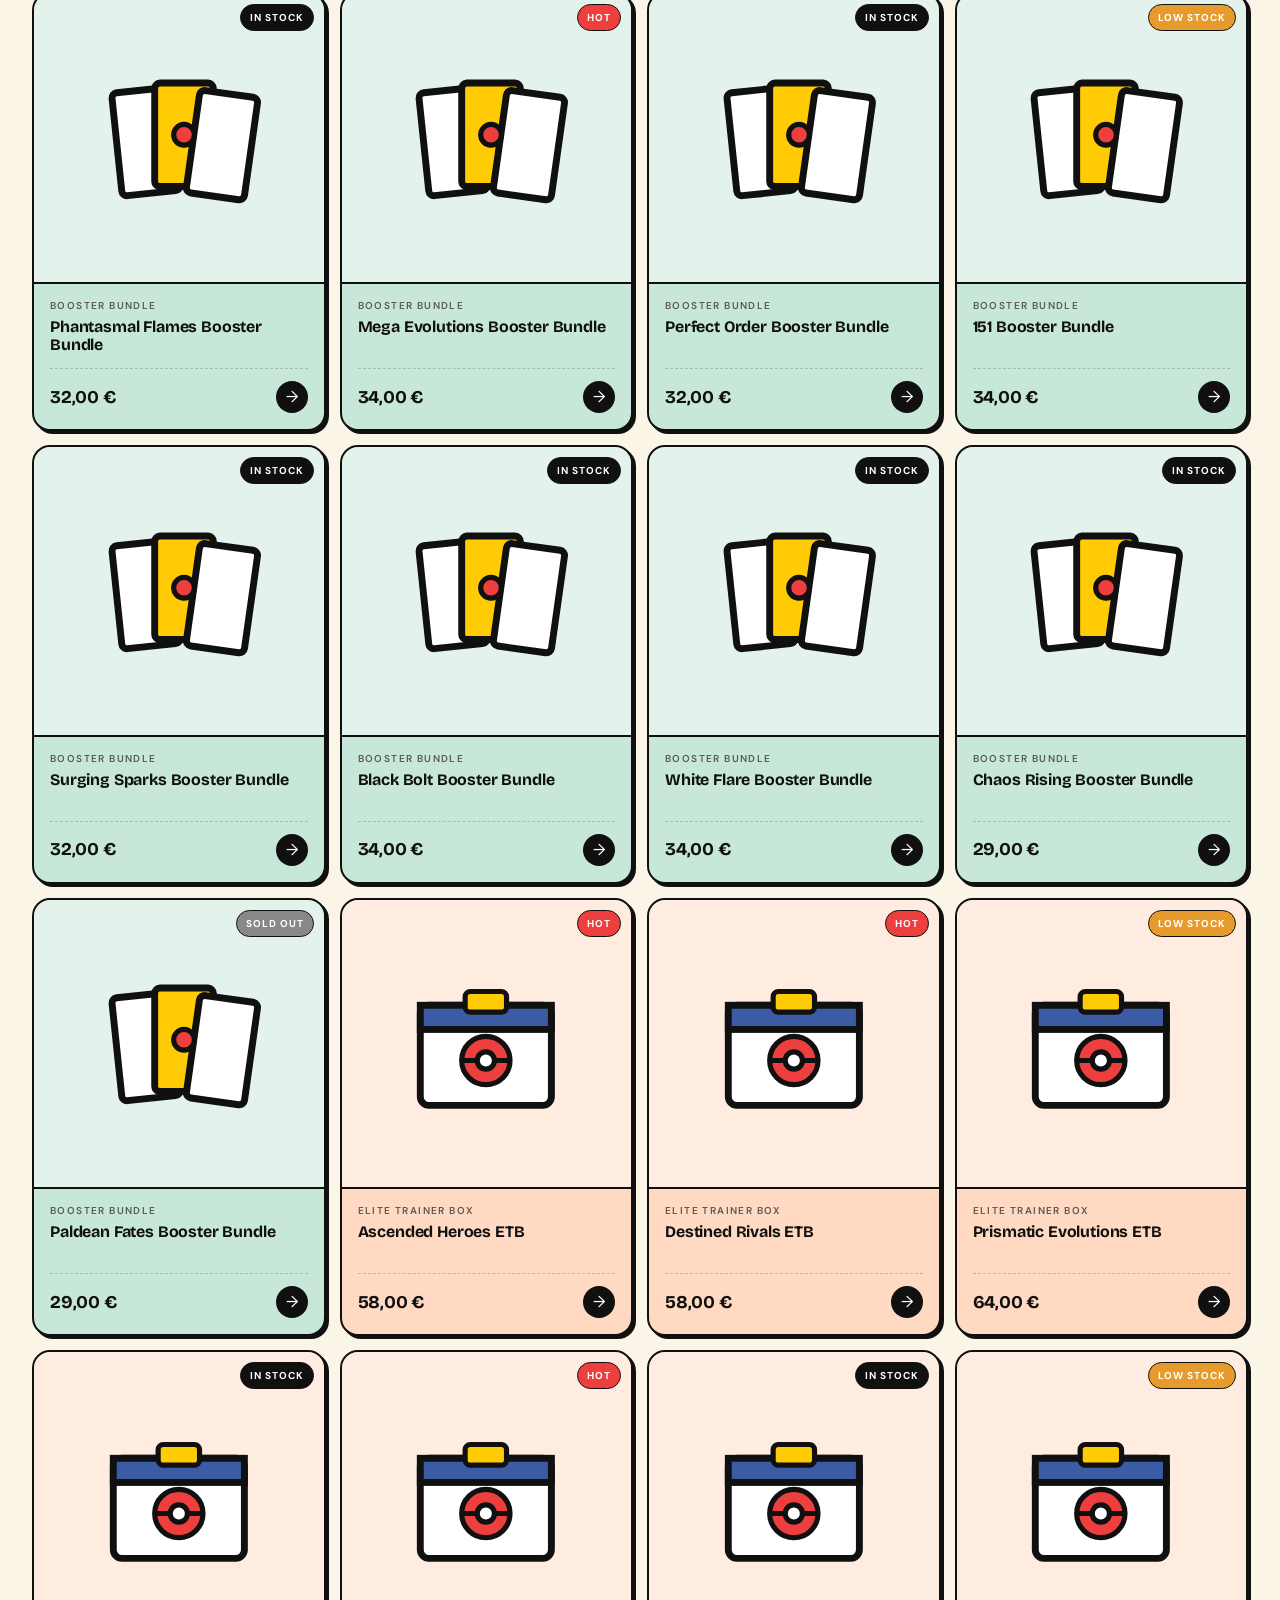
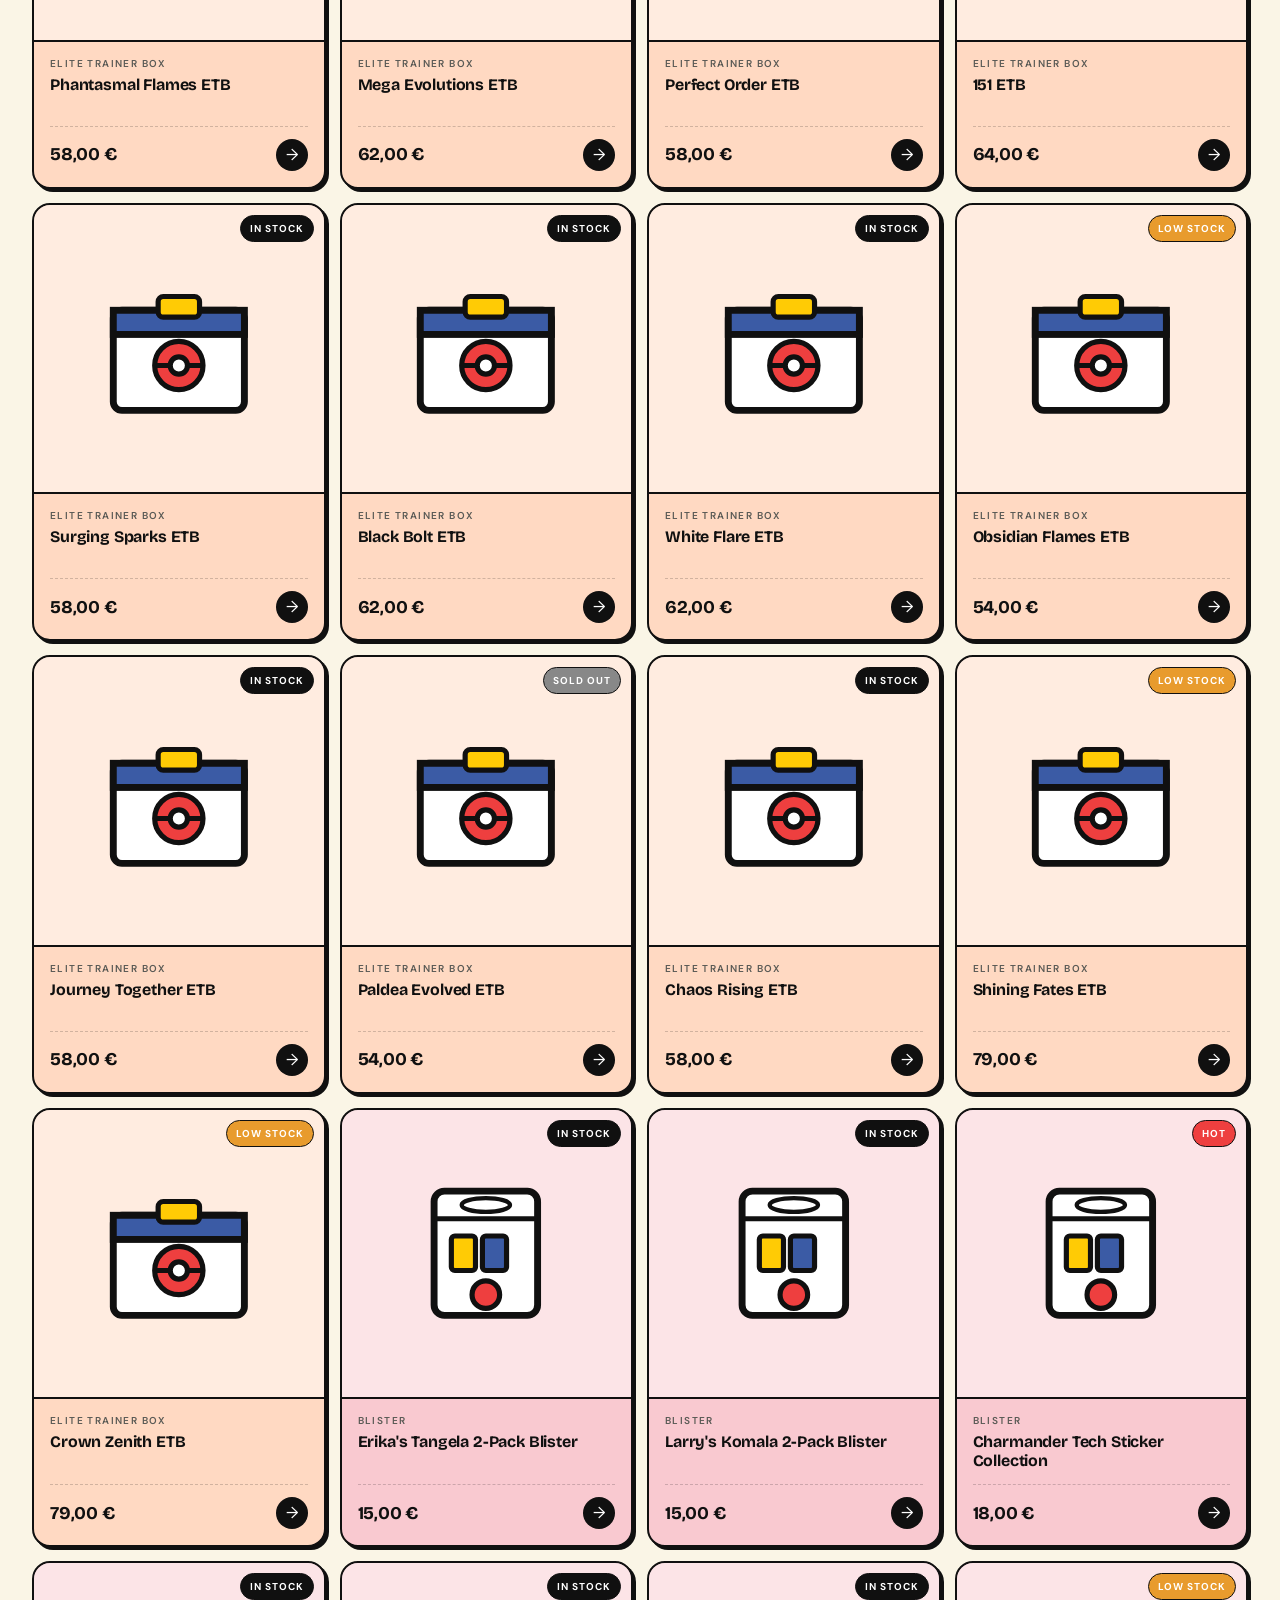
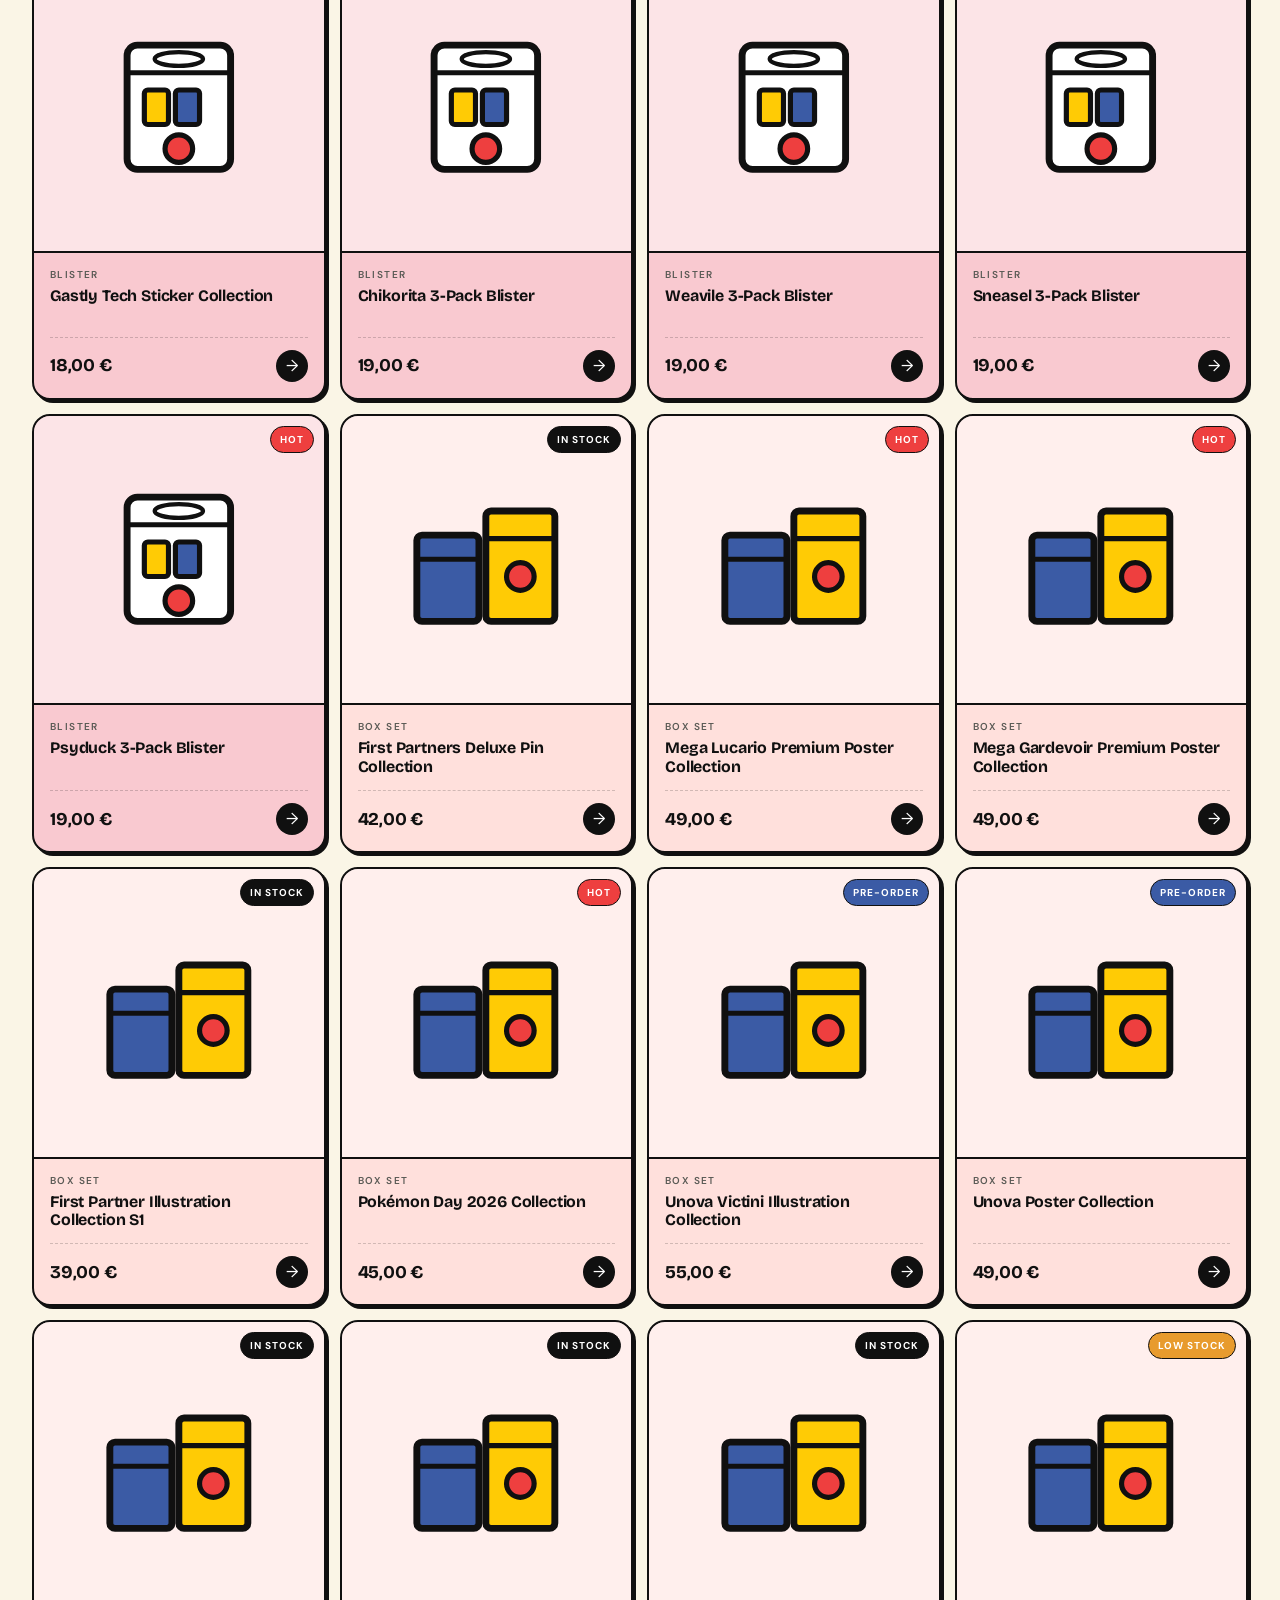
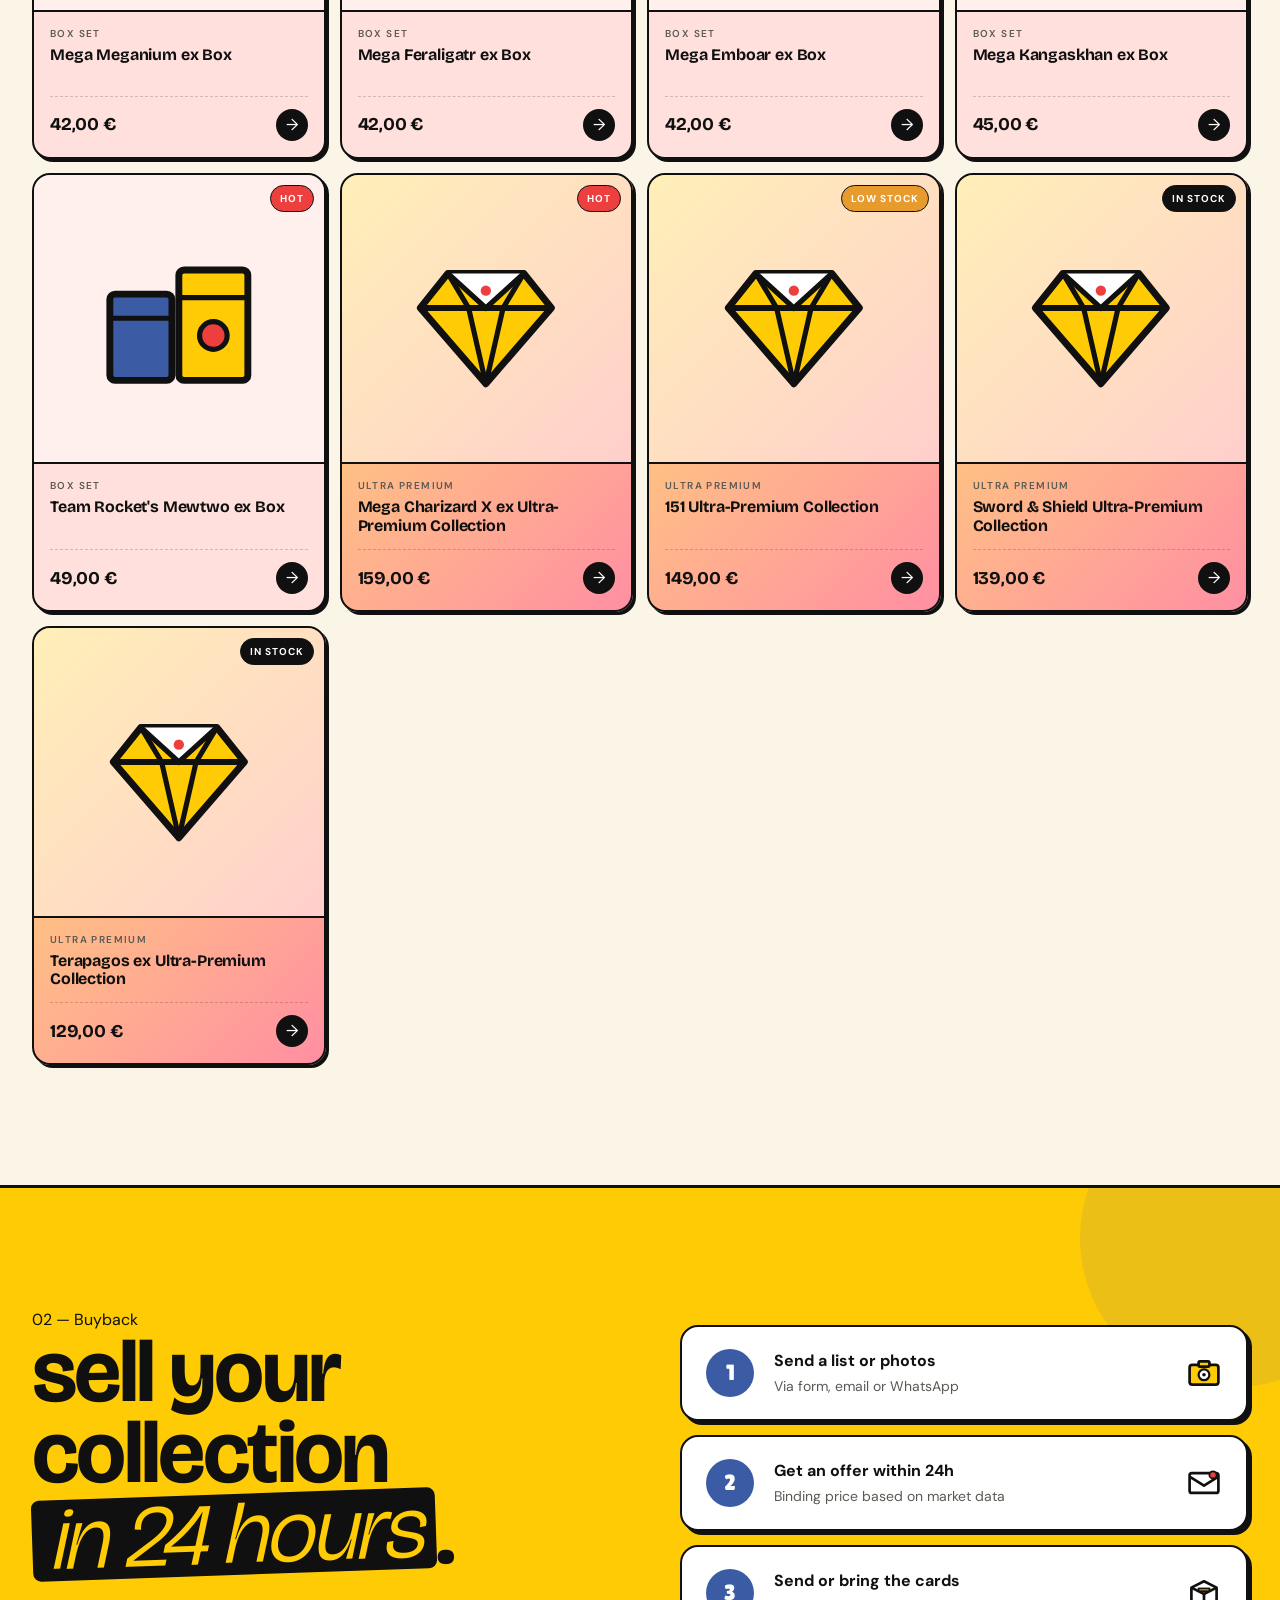
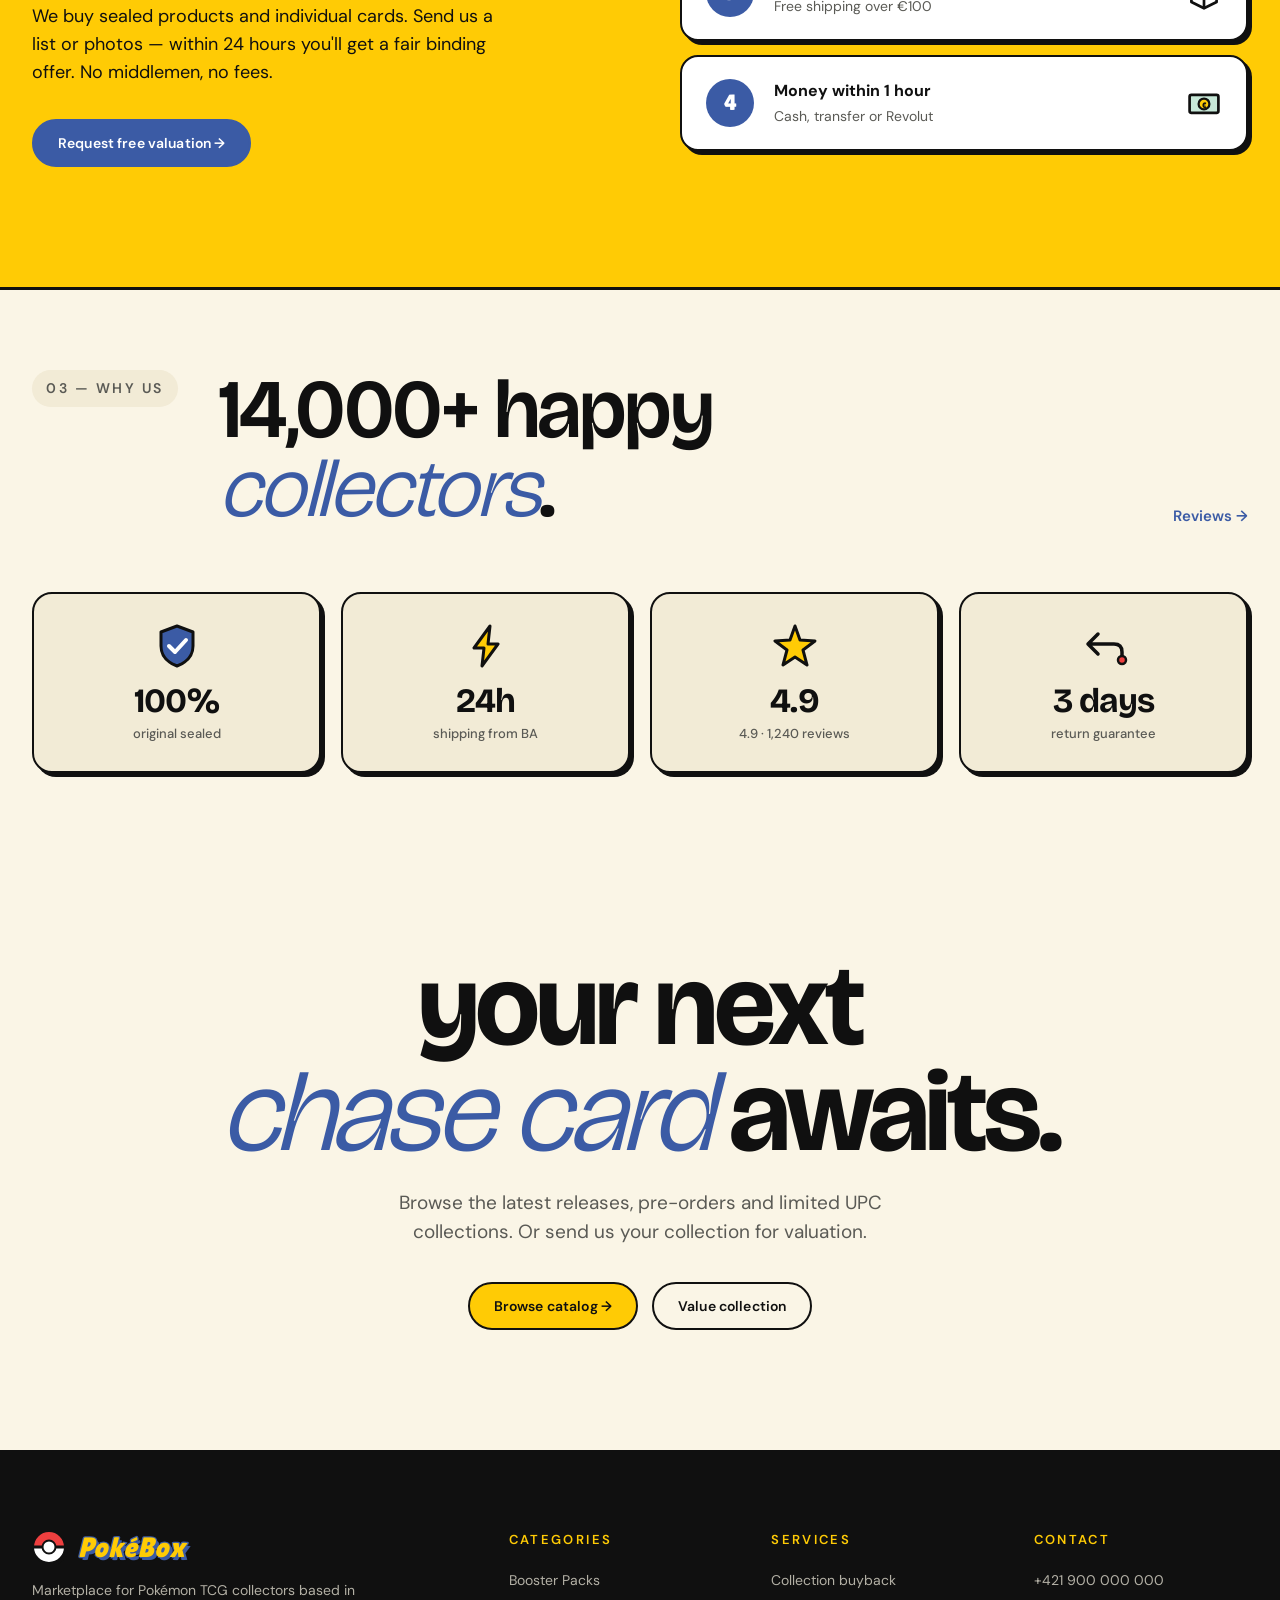
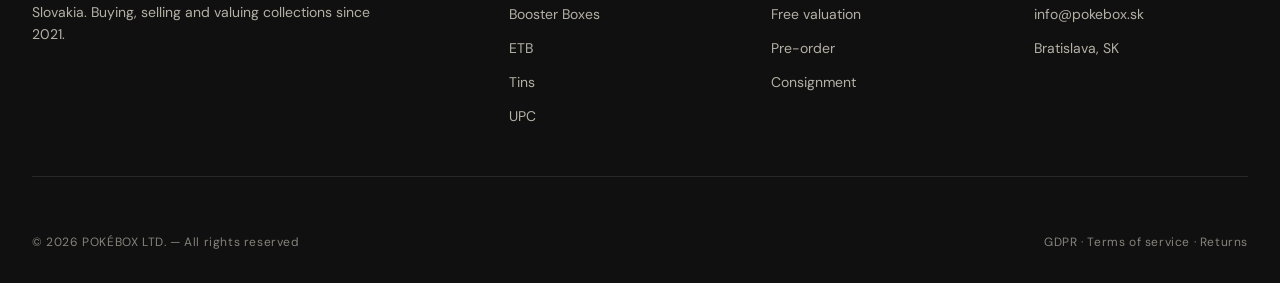
==== commit fc26f638: "Add product images from Pokemon TCG API" ====
--- a/index.html
+++ b/index.html
@@ -483,14 +483,13 @@
     background:#fff;
     border:2px solid var(--ink);
     border-radius:18px;
-    padding:18px;
-    display:flex;flex-direction:column;justify-content:space-between;
+    padding:0;
+    overflow:hidden;
+    display:flex;flex-direction:column;
     transition:all .2s ease;
     cursor:pointer;
     box-shadow:3px 3px 0 var(--ink);
-    min-height:220px;
     position:relative;
-    overflow:hidden;
   }
   .product:hover{transform:translate(-2px,-2px);box-shadow:6px 6px 0 var(--ink)}
   .product.cat-pack{background:#FFF8DC}
@@ -501,45 +500,66 @@
   .product.cat-boxset{background:#FFE0DC}
   .product.cat-upc{background:linear-gradient(135deg,#FFE070 0%,#FF8FA3 100%)}
 
-  .product-top{display:flex;justify-content:space-between;align-items:flex-start;margin-bottom:10px}
-  .product-icon{
-    width:42px;height:42px;
-    background:rgba(0,0,0,.06);
-    border-radius:10px;
+  .product-img-wrap{
+    position:relative;
+    aspect-ratio:1/1;
+    background:rgba(255,255,255,.5);
     display:flex;align-items:center;justify-content:center;
-    flex-shrink:0;
-  }
-  .product-icon svg{width:75%;height:75%}
+    overflow:hidden;
+    border-bottom:2px solid var(--ink);
+  }
+  .product-img-wrap img{
+    width:78%;height:auto;
+    object-fit:contain;
+    transition:transform .35s ease;
+    filter:drop-shadow(0 6px 12px rgba(0,0,0,.18));
+  }
+  .product:hover .product-img-wrap img{transform:scale(1.06) rotate(-2deg)}
+  .product-img-fallback{
+    width:60%;height:60%;
+    display:flex;align-items:center;justify-content:center;
+  }
+  .product-img-fallback svg{width:100%;height:100%}
+
   .product-badge{
+    position:absolute;top:10px;right:10px;
     font-size:10px;font-weight:700;
     letter-spacing:.1em;text-transform:uppercase;
     padding:5px 9px;border-radius:999px;
     background:var(--ink);color:#fff;
+    border:1.5px solid var(--ink);
+    z-index:2;
   }
   .product-badge.hot{background:var(--red);color:#fff}
   .product-badge.preorder{background:var(--blue);color:#fff}
   .product-badge.low{background:#E89B2D;color:#fff}
   .product-badge.sold{background:#888;color:#fff}
 
+  .product-info{
+    padding:14px 16px 16px;
+    display:flex;flex-direction:column;flex:1;
+  }
   .product-cat{
     font-size:10px;font-weight:600;
     letter-spacing:.14em;text-transform:uppercase;
     color:var(--ink-2);
-    margin-bottom:4px;
+    margin-bottom:5px;
   }
   .product-name{
     font-family:'Bricolage Grotesque',sans-serif;
-    font-size:17px;line-height:1.15;letter-spacing:-.01em;
+    font-size:16px;line-height:1.15;letter-spacing:-.01em;
     font-weight:700;
     color:var(--ink);
     word-break:break-word;
-    font-variation-settings:"wdth" 100,"opsz" 24;
+    font-variation-settings:"wdth" 100,"opsz" 22;
+    margin-bottom:auto;
+    min-height:36px;
   }
   .product-bottom{
     margin-top:14px;
     display:flex;justify-content:space-between;align-items:center;
     padding-top:12px;
-    border-top:1.5px dashed rgba(0,0,0,.15);
+    border-top:1.5px dashed rgba(0,0,0,.18);
   }
   .product-price{
     font-family:'Bricolage Grotesque',sans-serif;
@@ -1189,95 +1209,95 @@
   // ============ PRODUCTS ============
   const PRODUCTS = [
     // Booster Pack (16)
-    {c:"pack",n:"Ascended Heroes",p:"6,90",s:"hot"},
-    {c:"pack",n:"Destined Rivals",p:"6,90",s:"in"},
-    {c:"pack",n:"Prismatic Evolutions",p:"7,50",s:"hot"},
-    {c:"pack",n:"Phantasmal Flames",p:"6,90",s:"in"},
-    {c:"pack",n:"Mega Evolutions",p:"7,90",s:"hot"},
-    {c:"pack",n:"Perfect Order",p:"6,90",s:"in"},
-    {c:"pack",n:"151",p:"7,50",s:"low"},
-    {c:"pack",n:"Surging Sparks",p:"6,90",s:"in"},
-    {c:"pack",n:"Black Bolt",p:"7,50",s:"in"},
-    {c:"pack",n:"White Flare",p:"7,50",s:"in"},
-    {c:"pack",n:"Obsidian Flames",p:"5,90",s:"low"},
-    {c:"pack",n:"Journey Together",p:"6,90",s:"in"},
-    {c:"pack",n:"Paldea Evolved",p:"5,90",s:"in"},
-    {c:"pack",n:"Inferno X",p:"7,90",s:"pre"},
-    {c:"pack",n:"The Glory of Team",p:"7,90",s:"pre"},
-    {c:"pack",n:"Paldean Fates",p:"6,90",s:"low"},
+    {c:"pack",n:"Ascended Heroes",p:"6,90",s:"hot",i:"https://images.scrydex.com/pokemon/me2pt5-272/large"},
+    {c:"pack",n:"Destined Rivals",p:"6,90",s:"in",i:"https://images.pokemontcg.io/sv10/228_hires.png"},
+    {c:"pack",n:"Prismatic Evolutions",p:"7,50",s:"hot",i:"https://images.pokemontcg.io/sv8pt5/144_hires.png"},
+    {c:"pack",n:"Phantasmal Flames",p:"6,90",s:"in",i:"https://images.pokemontcg.io/me2/125_hires.png"},
+    {c:"pack",n:"Mega Evolutions",p:"7,90",s:"hot",i:"https://images.pokemontcg.io/me1/180_hires.png"},
+    {c:"pack",n:"Perfect Order",p:"6,90",s:"in",i:"https://images.scrydex.com/pokemon/me3-118/large"},
+    {c:"pack",n:"151",p:"7,50",s:"low",i:"https://images.pokemontcg.io/sv3pt5/198_hires.png"},
+    {c:"pack",n:"Surging Sparks",p:"6,90",s:"in",i:"https://images.pokemontcg.io/sv8/236_hires.png"},
+    {c:"pack",n:"Black Bolt",p:"7,50",s:"in",i:"https://images.pokemontcg.io/zsv10pt5/165_hires.png"},
+    {c:"pack",n:"White Flare",p:"7,50",s:"in",i:"https://images.pokemontcg.io/rsv10pt5/165_hires.png"},
+    {c:"pack",n:"Obsidian Flames",p:"5,90",s:"low",i:"https://images.pokemontcg.io/sv3/222_hires.png"},
+    {c:"pack",n:"Journey Together",p:"6,90",s:"in",i:"https://images.pokemontcg.io/sv9/182_hires.png"},
+    {c:"pack",n:"Paldea Evolved",p:"5,90",s:"in",i:"https://images.pokemontcg.io/sv2/257_hires.png"},
+    {c:"pack",n:"Inferno X",p:"7,90",s:"pre",i:"https://images.scrydex.com/pokemon/me3-118/large"},
+    {c:"pack",n:"The Glory of Team",p:"7,90",s:"pre",i:"https://images.scrydex.com/pokemon/me3-118/large"},
+    {c:"pack",n:"Paldean Fates",p:"6,90",s:"low",i:"https://images.pokemontcg.io/sv4pt5/232_hires.png"},
 
     // Booster Box (9)
-    {c:"box",n:"Perfect Order Booster Box",p:"165,00",s:"in"},
-    {c:"box",n:"Destined Rivals Booster Box",p:"175,00",s:"hot"},
-    {c:"box",n:"Phantasmal Flames Booster Box",p:"169,00",s:"in"},
-    {c:"box",n:"Surging Sparks Booster Box",p:"169,00",s:"hot"},
-    {c:"box",n:"Mega Evolution Booster Box",p:"189,00",s:"hot"},
-    {c:"box",n:"Chaos Rising Booster Box",p:"159,00",s:"in"},
-    {c:"box",n:"Mega Dream ex Booster Box",p:"189,00",s:"pre"},
-    {c:"box",n:"Inferno X Booster Box",p:"179,00",s:"pre"},
-    {c:"box",n:"The Glory of Team Booster Box",p:"179,00",s:"pre"},
+    {c:"box",n:"Perfect Order Booster Box",p:"165,00",s:"in",i:"https://images.scrydex.com/pokemon/me3-118/large"},
+    {c:"box",n:"Destined Rivals Booster Box",p:"175,00",s:"hot",i:"https://images.pokemontcg.io/sv10/228_hires.png"},
+    {c:"box",n:"Phantasmal Flames Booster Box",p:"169,00",s:"in",i:"https://images.pokemontcg.io/me2/125_hires.png"},
+    {c:"box",n:"Surging Sparks Booster Box",p:"169,00",s:"hot",i:"https://images.pokemontcg.io/sv8/236_hires.png"},
+    {c:"box",n:"Mega Evolution Booster Box",p:"189,00",s:"hot",i:"https://images.pokemontcg.io/me1/180_hires.png"},
+    {c:"box",n:"Chaos Rising Booster Box",p:"159,00",s:"in",i:"https://images.pokemontcg.io/sv7/167_hires.png"},
+    {c:"box",n:"Mega Dream ex Booster Box",p:"189,00",s:"pre",i:"https://images.pokemontcg.io/me2/125_hires.png"},
+    {c:"box",n:"Inferno X Booster Box",p:"179,00",s:"pre",i:"https://images.scrydex.com/pokemon/me3-118/large"},
+    {c:"box",n:"The Glory of Team Booster Box",p:"179,00",s:"pre",i:"https://images.scrydex.com/pokemon/me3-118/large"},
 
     // Booster Bundle (12)
-    {c:"bundle",n:"Ascended Heroes Booster Bundle",p:"32,00",s:"hot"},
-    {c:"bundle",n:"Destined Rivals Booster Bundle",p:"32,00",s:"in"},
-    {c:"bundle",n:"Prismatic Evolutions Booster Bundle",p:"34,00",s:"low"},
-    {c:"bundle",n:"Phantasmal Flames Booster Bundle",p:"32,00",s:"in"},
-    {c:"bundle",n:"Mega Evolutions Booster Bundle",p:"34,00",s:"hot"},
-    {c:"bundle",n:"Perfect Order Booster Bundle",p:"32,00",s:"in"},
-    {c:"bundle",n:"151 Booster Bundle",p:"34,00",s:"low"},
-    {c:"bundle",n:"Surging Sparks Booster Bundle",p:"32,00",s:"in"},
-    {c:"bundle",n:"Black Bolt Booster Bundle",p:"34,00",s:"in"},
-    {c:"bundle",n:"White Flare Booster Bundle",p:"34,00",s:"in"},
-    {c:"bundle",n:"Chaos Rising Booster Bundle",p:"29,00",s:"in"},
-    {c:"bundle",n:"Paldean Fates Booster Bundle",p:"29,00",s:"sold"},
+    {c:"bundle",n:"Ascended Heroes Booster Bundle",p:"32,00",s:"hot",i:"https://images.scrydex.com/pokemon/me2pt5-272/large"},
+    {c:"bundle",n:"Destined Rivals Booster Bundle",p:"32,00",s:"in",i:"https://images.pokemontcg.io/sv10/228_hires.png"},
+    {c:"bundle",n:"Prismatic Evolutions Booster Bundle",p:"34,00",s:"low",i:"https://images.pokemontcg.io/sv8pt5/144_hires.png"},
+    {c:"bundle",n:"Phantasmal Flames Booster Bundle",p:"32,00",s:"in",i:"https://images.pokemontcg.io/me2/125_hires.png"},
+    {c:"bundle",n:"Mega Evolutions Booster Bundle",p:"34,00",s:"hot",i:"https://images.pokemontcg.io/me1/180_hires.png"},
+    {c:"bundle",n:"Perfect Order Booster Bundle",p:"32,00",s:"in",i:"https://images.scrydex.com/pokemon/me3-118/large"},
+    {c:"bundle",n:"151 Booster Bundle",p:"34,00",s:"low",i:"https://images.pokemontcg.io/sv3pt5/198_hires.png"},
+    {c:"bundle",n:"Surging Sparks Booster Bundle",p:"32,00",s:"in",i:"https://images.pokemontcg.io/sv8/236_hires.png"},
+    {c:"bundle",n:"Black Bolt Booster Bundle",p:"34,00",s:"in",i:"https://images.pokemontcg.io/zsv10pt5/165_hires.png"},
+    {c:"bundle",n:"White Flare Booster Bundle",p:"34,00",s:"in",i:"https://images.pokemontcg.io/rsv10pt5/165_hires.png"},
+    {c:"bundle",n:"Chaos Rising Booster Bundle",p:"29,00",s:"in",i:"https://images.pokemontcg.io/sv7/167_hires.png"},
+    {c:"bundle",n:"Paldean Fates Booster Bundle",p:"29,00",s:"sold",i:"https://images.pokemontcg.io/sv4pt5/232_hires.png"},
 
     // ETB (16)
-    {c:"etb",n:"Ascended Heroes ETB",p:"58,00",s:"hot"},
-    {c:"etb",n:"Destined Rivals ETB",p:"58,00",s:"hot"},
-    {c:"etb",n:"Prismatic Evolutions ETB",p:"64,00",s:"low"},
-    {c:"etb",n:"Phantasmal Flames ETB",p:"58,00",s:"in"},
-    {c:"etb",n:"Mega Evolutions ETB",p:"62,00",s:"hot"},
-    {c:"etb",n:"Perfect Order ETB",p:"58,00",s:"in"},
-    {c:"etb",n:"151 ETB",p:"64,00",s:"low"},
-    {c:"etb",n:"Surging Sparks ETB",p:"58,00",s:"in"},
-    {c:"etb",n:"Black Bolt ETB",p:"62,00",s:"in"},
-    {c:"etb",n:"White Flare ETB",p:"62,00",s:"in"},
-    {c:"etb",n:"Obsidian Flames ETB",p:"54,00",s:"low"},
-    {c:"etb",n:"Journey Together ETB",p:"58,00",s:"in"},
-    {c:"etb",n:"Paldea Evolved ETB",p:"54,00",s:"sold"},
-    {c:"etb",n:"Chaos Rising ETB",p:"58,00",s:"in"},
-    {c:"etb",n:"Shining Fates ETB",p:"79,00",s:"low"},
-    {c:"etb",n:"Crown Zenith ETB",p:"79,00",s:"low"},
+    {c:"etb",n:"Ascended Heroes ETB",p:"58,00",s:"hot",i:"https://images.scrydex.com/pokemon/me2pt5-272/large"},
+    {c:"etb",n:"Destined Rivals ETB",p:"58,00",s:"hot",i:"https://images.pokemontcg.io/sv10/228_hires.png"},
+    {c:"etb",n:"Prismatic Evolutions ETB",p:"64,00",s:"low",i:"https://images.pokemontcg.io/sv8pt5/144_hires.png"},
+    {c:"etb",n:"Phantasmal Flames ETB",p:"58,00",s:"in",i:"https://images.pokemontcg.io/me2/125_hires.png"},
+    {c:"etb",n:"Mega Evolutions ETB",p:"62,00",s:"hot",i:"https://images.pokemontcg.io/me1/180_hires.png"},
+    {c:"etb",n:"Perfect Order ETB",p:"58,00",s:"in",i:"https://images.scrydex.com/pokemon/me3-118/large"},
+    {c:"etb",n:"151 ETB",p:"64,00",s:"low",i:"https://images.pokemontcg.io/sv3pt5/198_hires.png"},
+    {c:"etb",n:"Surging Sparks ETB",p:"58,00",s:"in",i:"https://images.pokemontcg.io/sv8/236_hires.png"},
+    {c:"etb",n:"Black Bolt ETB",p:"62,00",s:"in",i:"https://images.pokemontcg.io/zsv10pt5/165_hires.png"},
+    {c:"etb",n:"White Flare ETB",p:"62,00",s:"in",i:"https://images.pokemontcg.io/rsv10pt5/165_hires.png"},
+    {c:"etb",n:"Obsidian Flames ETB",p:"54,00",s:"low",i:"https://images.pokemontcg.io/sv3/222_hires.png"},
+    {c:"etb",n:"Journey Together ETB",p:"58,00",s:"in",i:"https://images.pokemontcg.io/sv9/182_hires.png"},
+    {c:"etb",n:"Paldea Evolved ETB",p:"54,00",s:"sold",i:"https://images.pokemontcg.io/sv2/257_hires.png"},
+    {c:"etb",n:"Chaos Rising ETB",p:"58,00",s:"in",i:"https://images.pokemontcg.io/sv7/167_hires.png"},
+    {c:"etb",n:"Shining Fates ETB",p:"79,00",s:"low",i:"https://images.pokemontcg.io/swsh45/1_hires.png"},
+    {c:"etb",n:"Crown Zenith ETB",p:"79,00",s:"low",i:"https://images.pokemontcg.io/swsh12pt5/160_hires.png"},
 
     // Blisters (8)
-    {c:"blister",n:"Erika's Tangela 2-Pack Blister",p:"15,00",s:"in"},
-    {c:"blister",n:"Larry's Komala 2-Pack Blister",p:"15,00",s:"in"},
-    {c:"blister",n:"Charmander Tech Sticker Collection",p:"18,00",s:"hot"},
-    {c:"blister",n:"Gastly Tech Sticker Collection",p:"18,00",s:"in"},
-    {c:"blister",n:"Chikorita 3-Pack Blister",p:"19,00",s:"in"},
-    {c:"blister",n:"Weavile 3-Pack Blister",p:"19,00",s:"in"},
-    {c:"blister",n:"Sneasel 3-Pack Blister",p:"19,00",s:"low"},
-    {c:"blister",n:"Psyduck 3-Pack Blister",p:"19,00",s:"hot"},
+    {c:"blister",n:"Erika's Tangela 2-Pack Blister",p:"15,00",s:"in",i:"https://images.pokemontcg.io/sv3pt5/198_hires.png"},
+    {c:"blister",n:"Larry's Komala 2-Pack Blister",p:"15,00",s:"in",i:"https://images.pokemontcg.io/sv9/129_hires.png"},
+    {c:"blister",n:"Charmander Tech Sticker Collection",p:"18,00",s:"hot",i:"https://images.pokemontcg.io/sv3pt5/168_hires.png"},
+    {c:"blister",n:"Gastly Tech Sticker Collection",p:"18,00",s:"in",i:"https://images.pokemontcg.io/sv3pt5/92_hires.png"},
+    {c:"blister",n:"Chikorita 3-Pack Blister",p:"19,00",s:"in",i:"https://images.scrydex.com/pokemon/me3-118/large"},
+    {c:"blister",n:"Weavile 3-Pack Blister",p:"19,00",s:"in",i:"https://images.pokemontcg.io/sv2/257_hires.png"},
+    {c:"blister",n:"Sneasel 3-Pack Blister",p:"19,00",s:"low",i:"https://images.pokemontcg.io/sv2/133_hires.png"},
+    {c:"blister",n:"Psyduck 3-Pack Blister",p:"19,00",s:"hot",i:"https://images.pokemontcg.io/me1/180_hires.png"},
 
     // Box Sets (8)
-    {c:"boxset",n:"First Partners Deluxe Pin Collection",p:"42,00",s:"in"},
-    {c:"boxset",n:"Mega Lucario Premium Poster Collection",p:"49,00",s:"hot"},
-    {c:"boxset",n:"Mega Gardevoir Premium Poster Collection",p:"49,00",s:"hot"},
-    {c:"boxset",n:"First Partner Illustration Collection S1",p:"39,00",s:"in"},
-    {c:"boxset",n:"Pokémon Day 2026 Collection",p:"45,00",s:"hot"},
-    {c:"boxset",n:"Unova Victini Illustration Collection",p:"55,00",s:"pre"},
-    {c:"boxset",n:"Unova Poster Collection",p:"49,00",s:"pre"},
-    {c:"boxset",n:"Mega Meganium ex Box",p:"42,00",s:"in"},
-    {c:"boxset",n:"Mega Feraligatr ex Box",p:"42,00",s:"in"},
-    {c:"boxset",n:"Mega Emboar ex Box",p:"42,00",s:"in"},
-    {c:"boxset",n:"Mega Kangaskhan ex Box",p:"45,00",s:"low"},
-    {c:"boxset",n:"Team Rocket's Mewtwo ex Box",p:"49,00",s:"hot"},
+    {c:"boxset",n:"First Partners Deluxe Pin Collection",p:"42,00",s:"in",i:"https://images.scrydex.com/pokemon/me2pt5-272/large"},
+    {c:"boxset",n:"Mega Lucario Premium Poster Collection",p:"49,00",s:"hot",i:"https://images.pokemontcg.io/svp/17_hires.png"},
+    {c:"boxset",n:"Mega Gardevoir Premium Poster Collection",p:"49,00",s:"hot",i:"https://images.pokemontcg.io/me1/60_hires.png"},
+    {c:"boxset",n:"First Partner Illustration Collection S1",p:"39,00",s:"in",i:"https://images.pokemontcg.io/swsh12pt5/1_hires.png"},
+    {c:"boxset",n:"Pokémon Day 2026 Collection",p:"45,00",s:"hot",i:"https://images.scrydex.com/pokemon/me2pt5-272/large"},
+    {c:"boxset",n:"Unova Victini Illustration Collection",p:"55,00",s:"pre",i:"https://images.pokemontcg.io/zsv10pt5/171_hires.png"},
+    {c:"boxset",n:"Unova Poster Collection",p:"49,00",s:"pre",i:"https://images.pokemontcg.io/zsv10pt5/165_hires.png"},
+    {c:"boxset",n:"Mega Meganium ex Box",p:"42,00",s:"in",i:"https://images.scrydex.com/pokemon/me2pt5-272/large"},
+    {c:"boxset",n:"Mega Feraligatr ex Box",p:"42,00",s:"in",i:"https://images.scrydex.com/pokemon/me2pt5-272/large"},
+    {c:"boxset",n:"Mega Emboar ex Box",p:"42,00",s:"in",i:"https://images.scrydex.com/pokemon/me2pt5-31/large"},
+    {c:"boxset",n:"Mega Kangaskhan ex Box",p:"45,00",s:"low",i:"https://images.pokemontcg.io/sv3pt5/190_hires.png"},
+    {c:"boxset",n:"Team Rocket's Mewtwo ex Box",p:"49,00",s:"hot",i:"https://images.pokemontcg.io/sv9/182_hires.png"},
 
     // UPC (4)
-    {c:"upc",n:"Mega Charizard X ex Ultra-Premium Collection",p:"159,00",s:"hot"},
-    {c:"upc",n:"151 Ultra-Premium Collection",p:"149,00",s:"low"},
-    {c:"upc",n:"Sword & Shield Ultra-Premium Collection",p:"139,00",s:"in"},
-    {c:"upc",n:"Terapagos ex Ultra-Premium Collection",p:"129,00",s:"in"}
+    {c:"upc",n:"Mega Charizard X ex Ultra-Premium Collection",p:"159,00",s:"hot",i:"https://images.pokemontcg.io/sv3pt5/199_hires.png"},
+    {c:"upc",n:"151 Ultra-Premium Collection",p:"149,00",s:"low",i:"https://images.pokemontcg.io/sv3pt5/199_hires.png"},
+    {c:"upc",n:"Sword & Shield Ultra-Premium Collection",p:"139,00",s:"in",i:"https://images.pokemontcg.io/swsh1/1_hires.png"},
+    {c:"upc",n:"Terapagos ex Ultra-Premium Collection",p:"129,00",s:"in",i:"https://images.pokemontcg.io/sv7/170_hires.png"}
   ];
 
   const CAT_LABEL = {
@@ -1306,17 +1326,20 @@
 
     grid.innerHTML = filtered.map(p => `
       <article class="product cat-${p.c}">
-        <div>
-          <div class="product-top">
-            <div class="product-icon"><svg viewBox="0 0 100 100"><use href="#${CAT_ICON[p.c]}"/></svg></div>
-            <span class="product-badge ${statusClass[p.s]}">${statusLabel[p.s]}</span>
+        <div class="product-img-wrap">
+          ${p.i ? `<img src="${p.i}" alt="${p.n}" loading="lazy" onerror="this.style.display='none';this.nextElementSibling.style.display='flex'">` : ''}
+          <div class="product-img-fallback" ${p.i ? 'style="display:none"' : ''}>
+            <svg viewBox="0 0 100 100"><use href="#${CAT_ICON[p.c]}"/></svg>
           </div>
+          <span class="product-badge ${statusClass[p.s]}">${statusLabel[p.s]}</span>
+        </div>
+        <div class="product-info">
           <div class="product-cat">${CAT_LABEL[p.c]}</div>
           <h3 class="product-name">${p.n}</h3>
-        </div>
-        <div class="product-bottom">
-          <span class="product-price">${p.p} €</span>
-          <div class="product-cart">→</div>
+          <div class="product-bottom">
+            <span class="product-price">${p.p} €</span>
+            <div class="product-cart">→</div>
+          </div>
         </div>
       </article>
     `).join("");
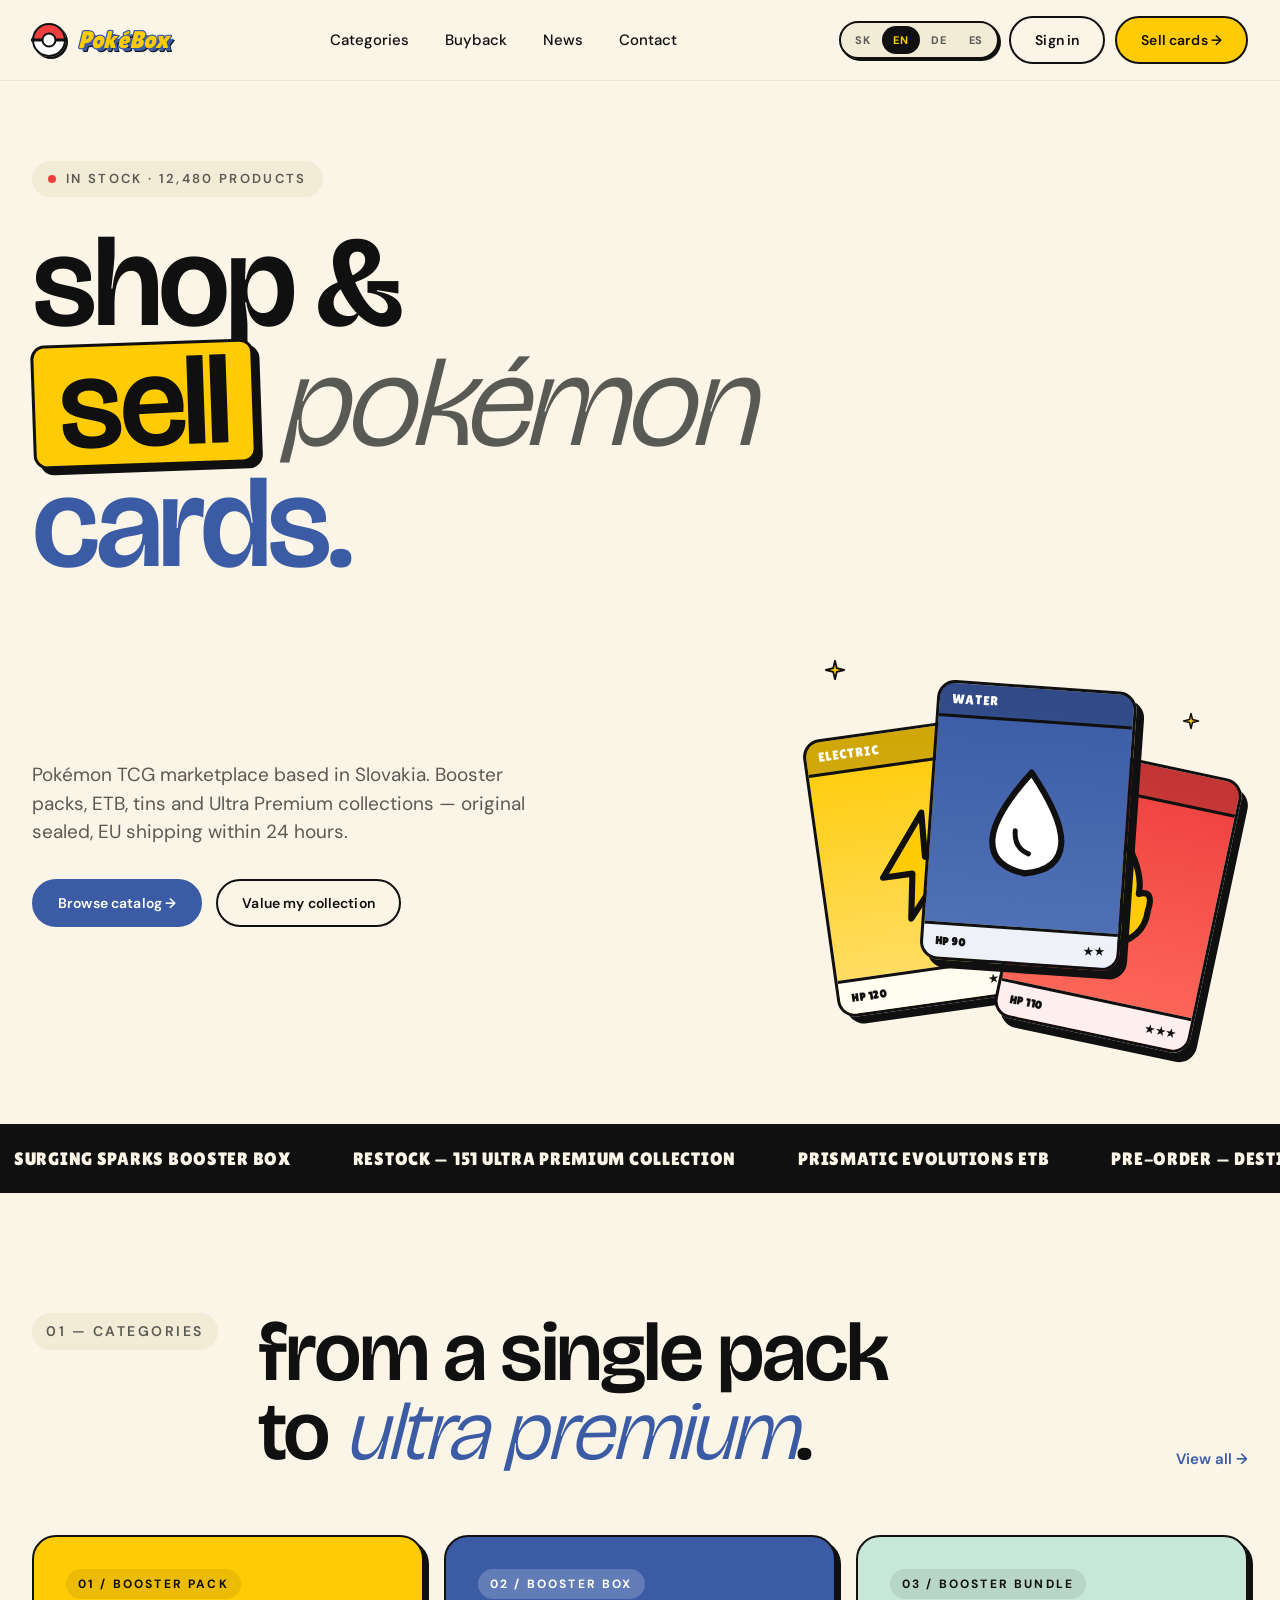
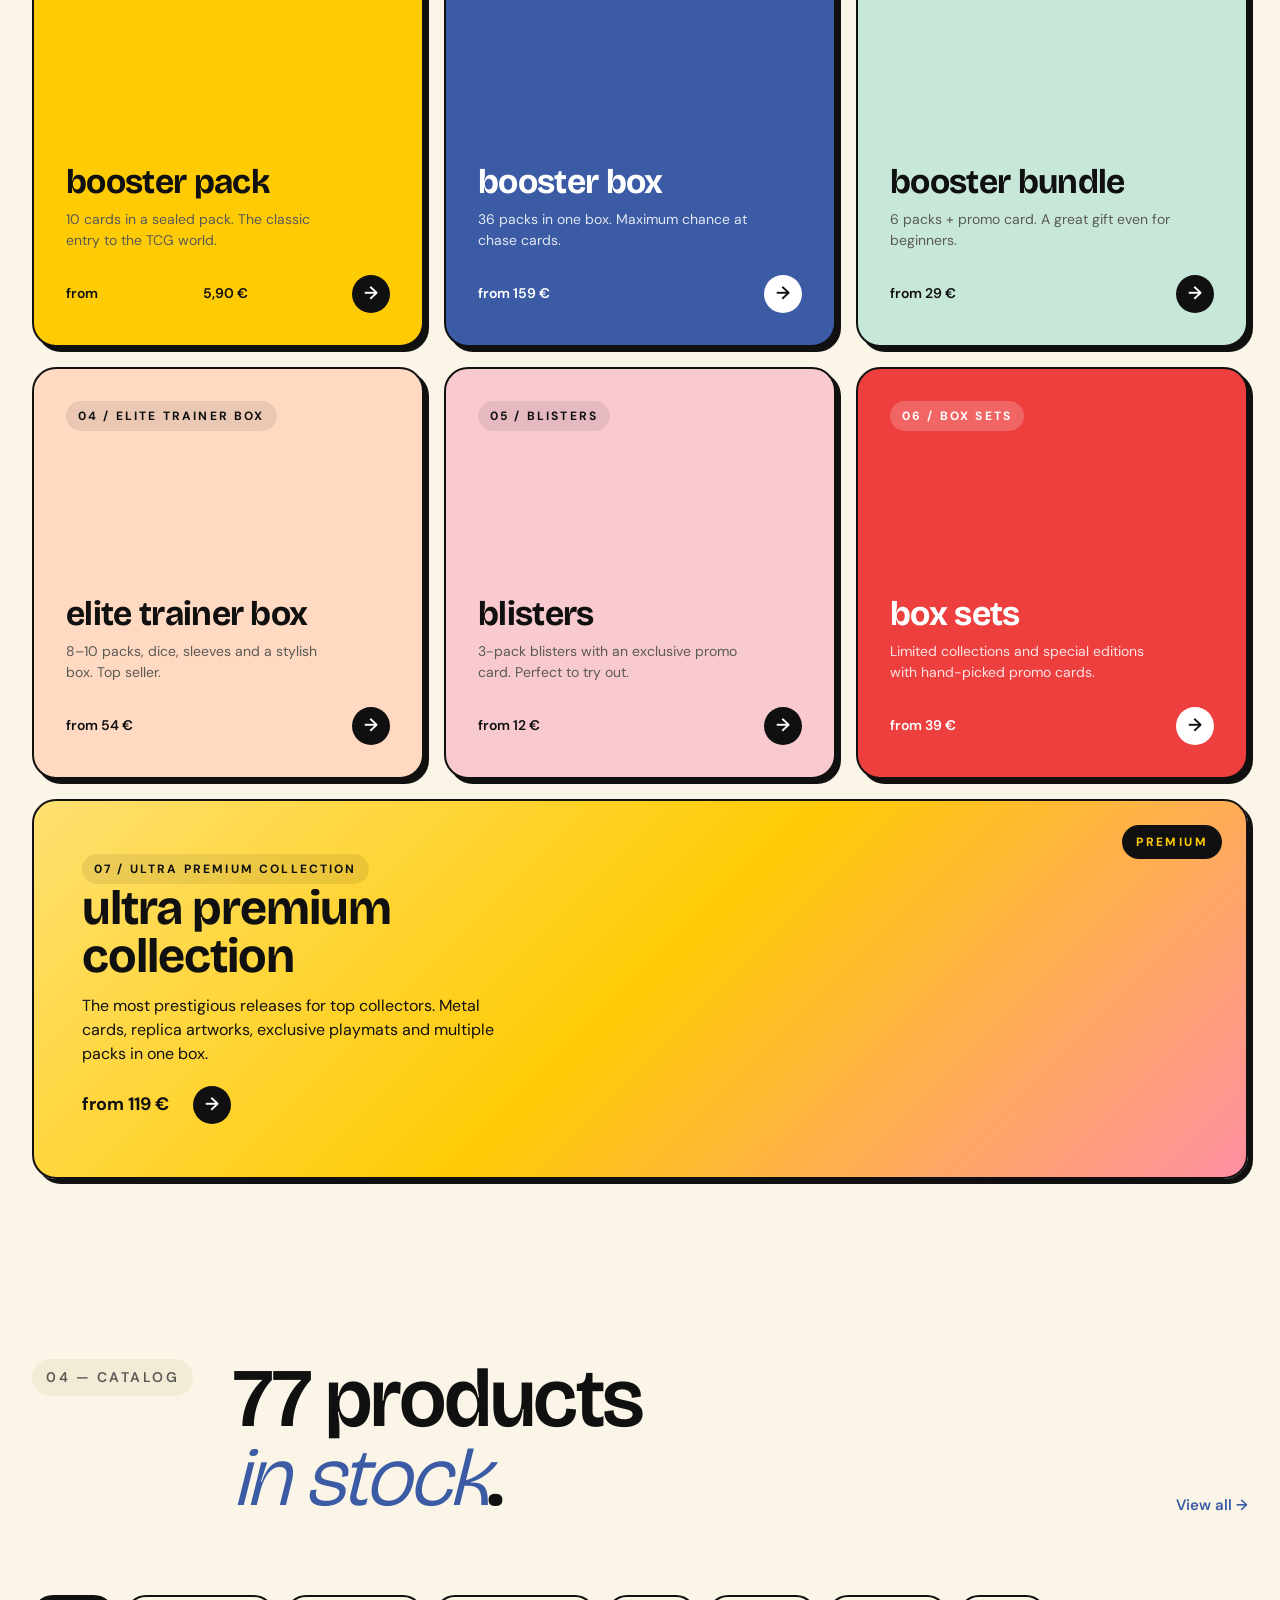
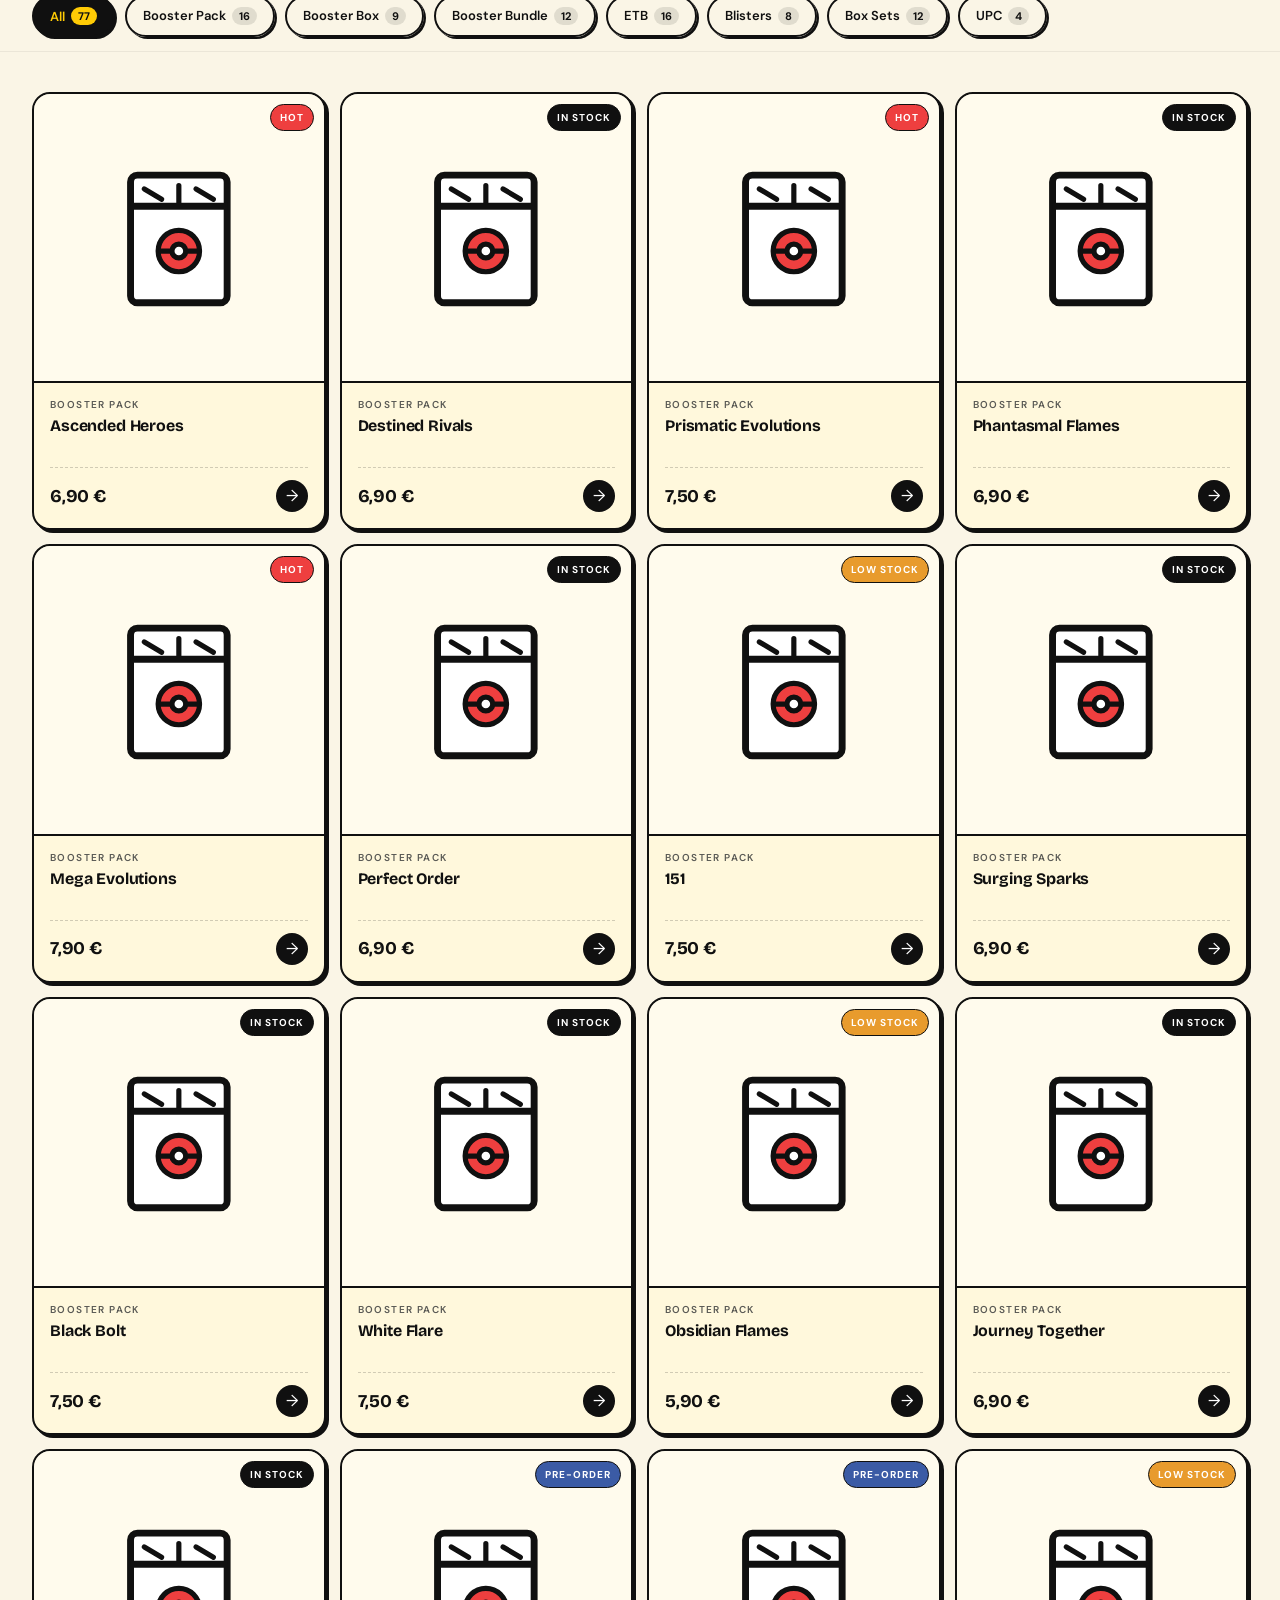
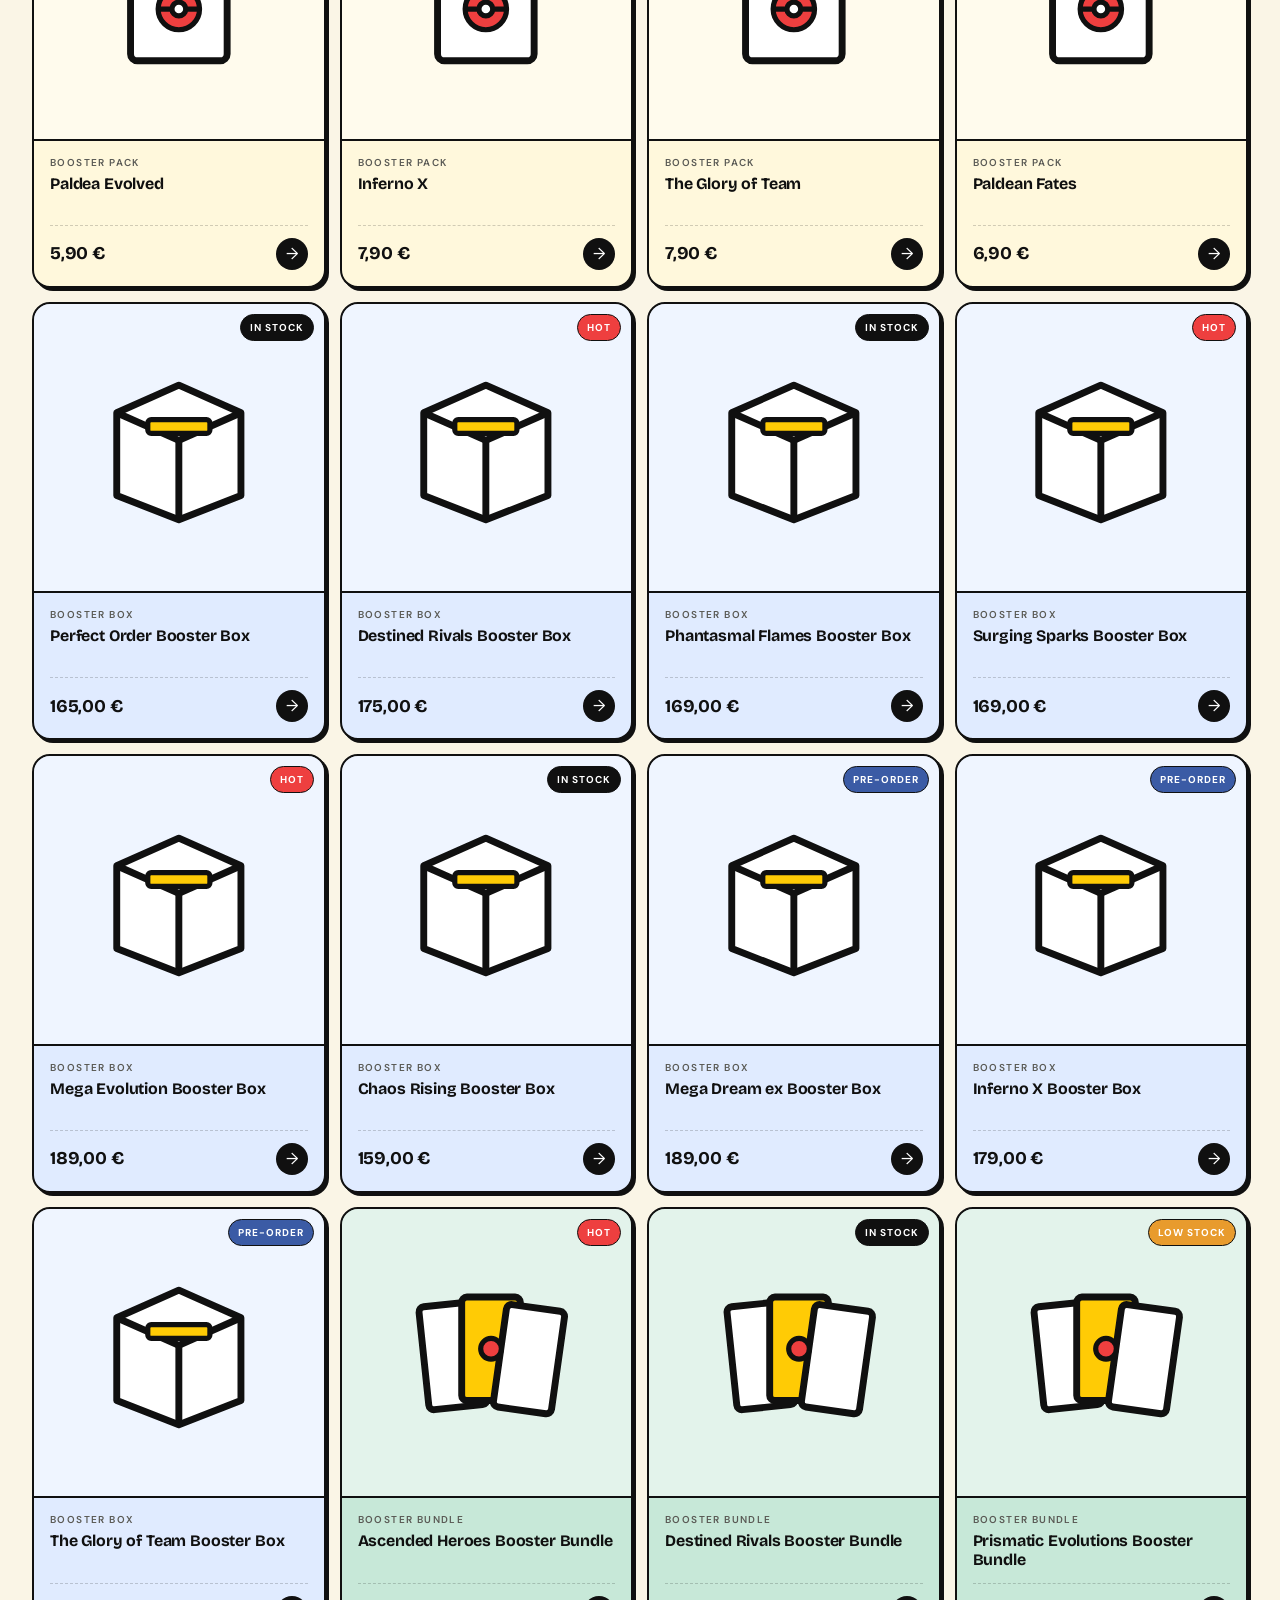
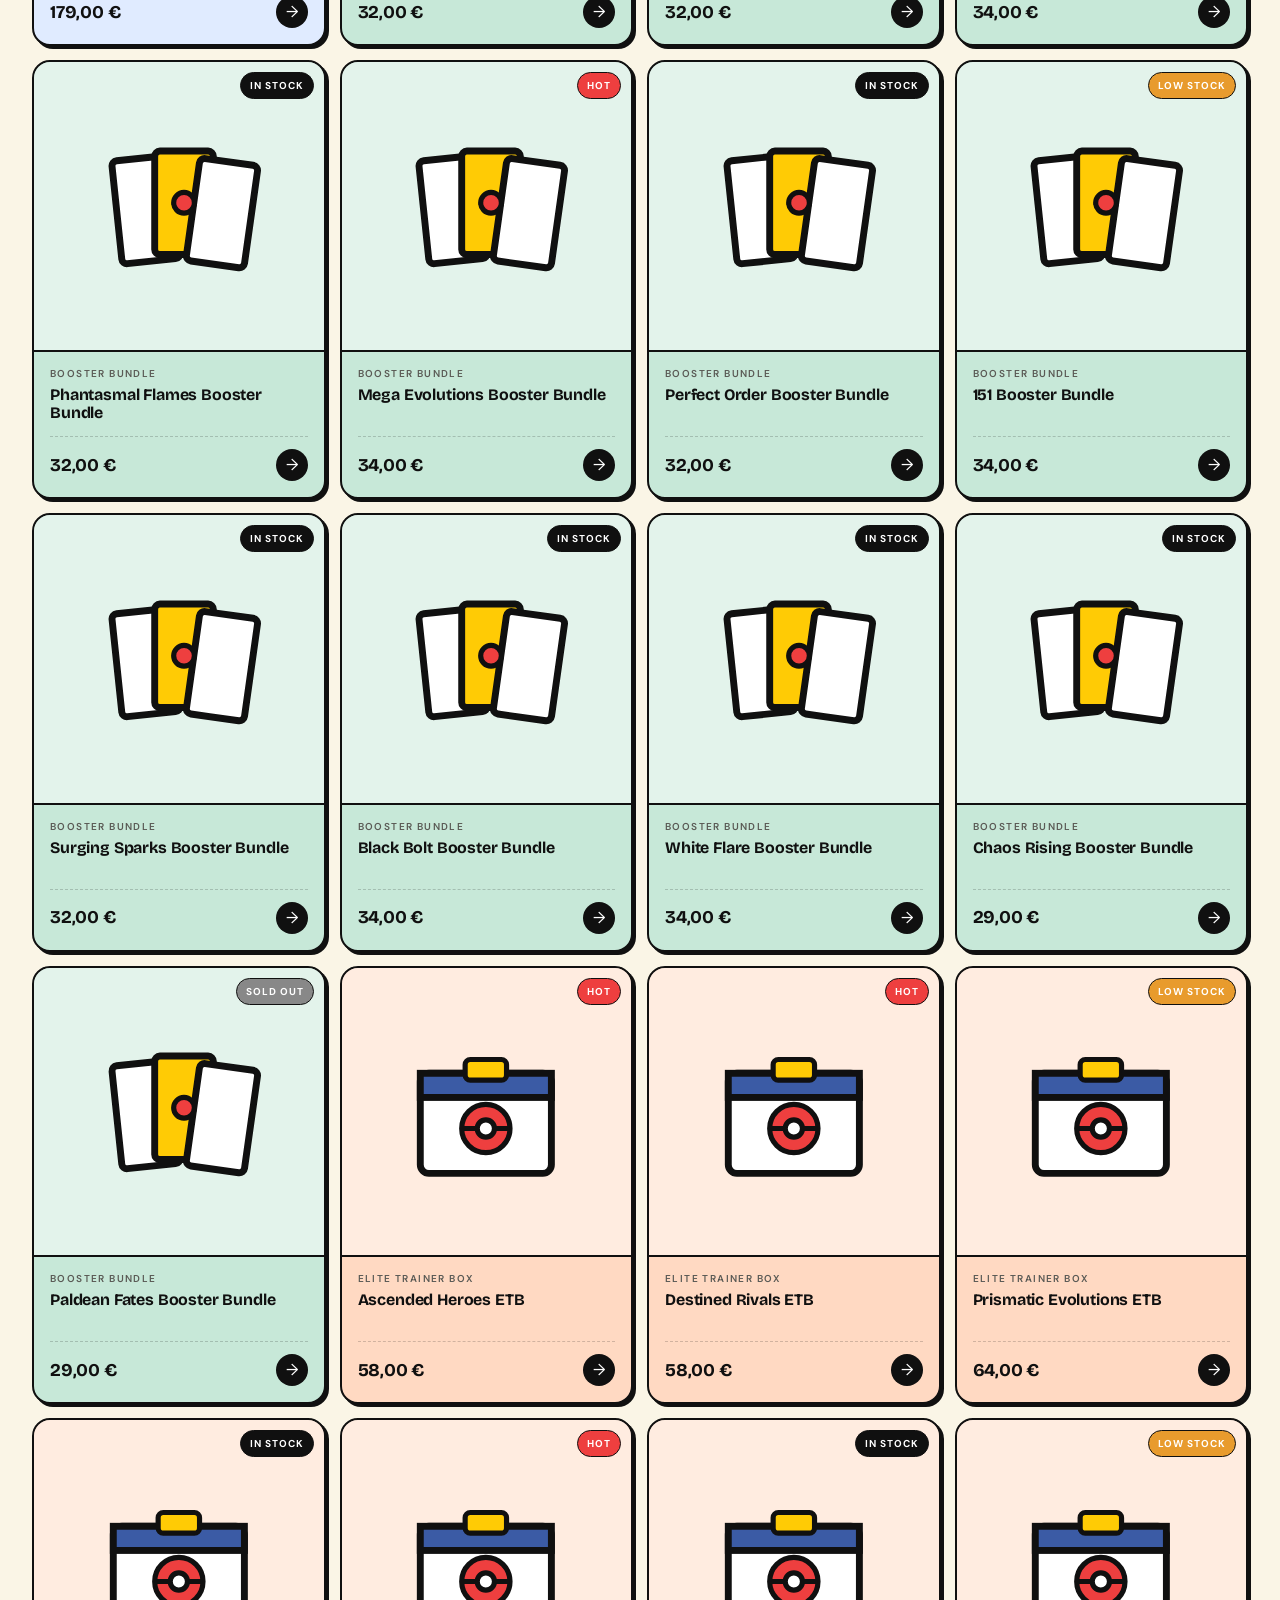
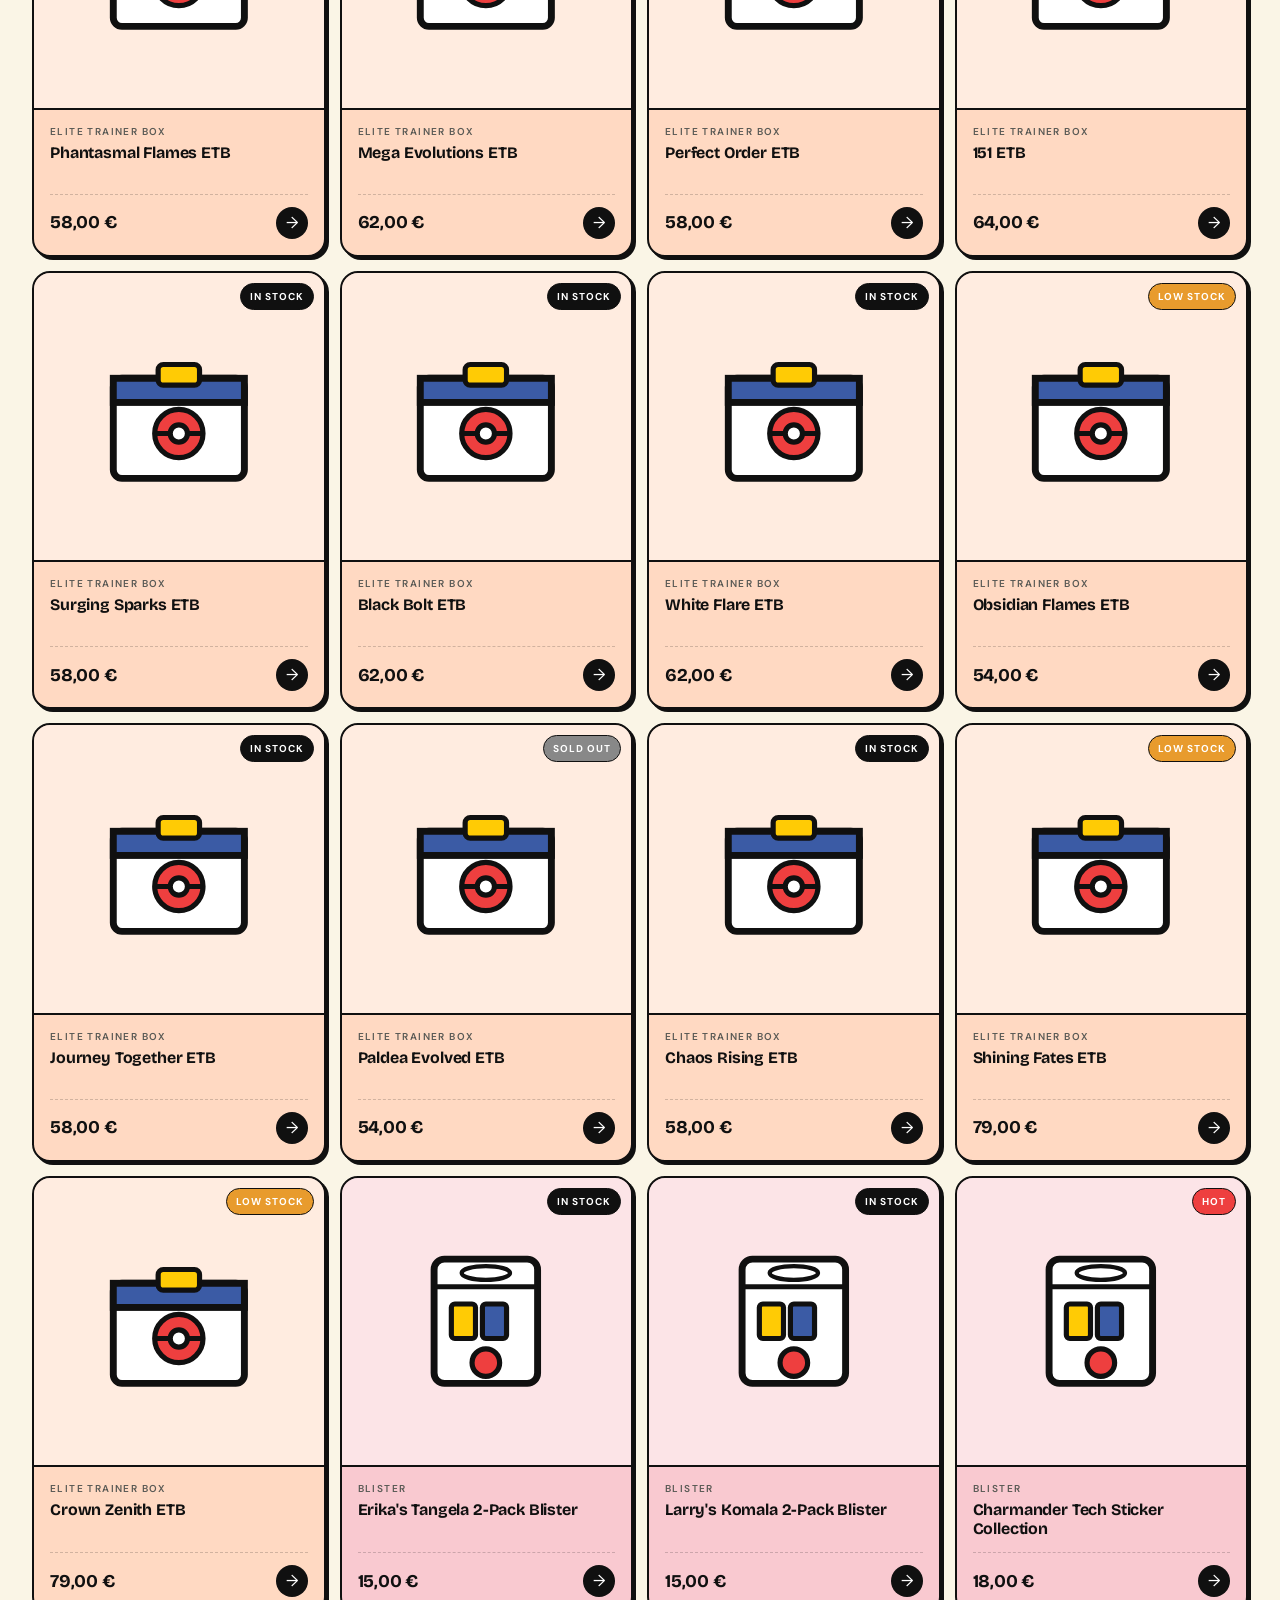
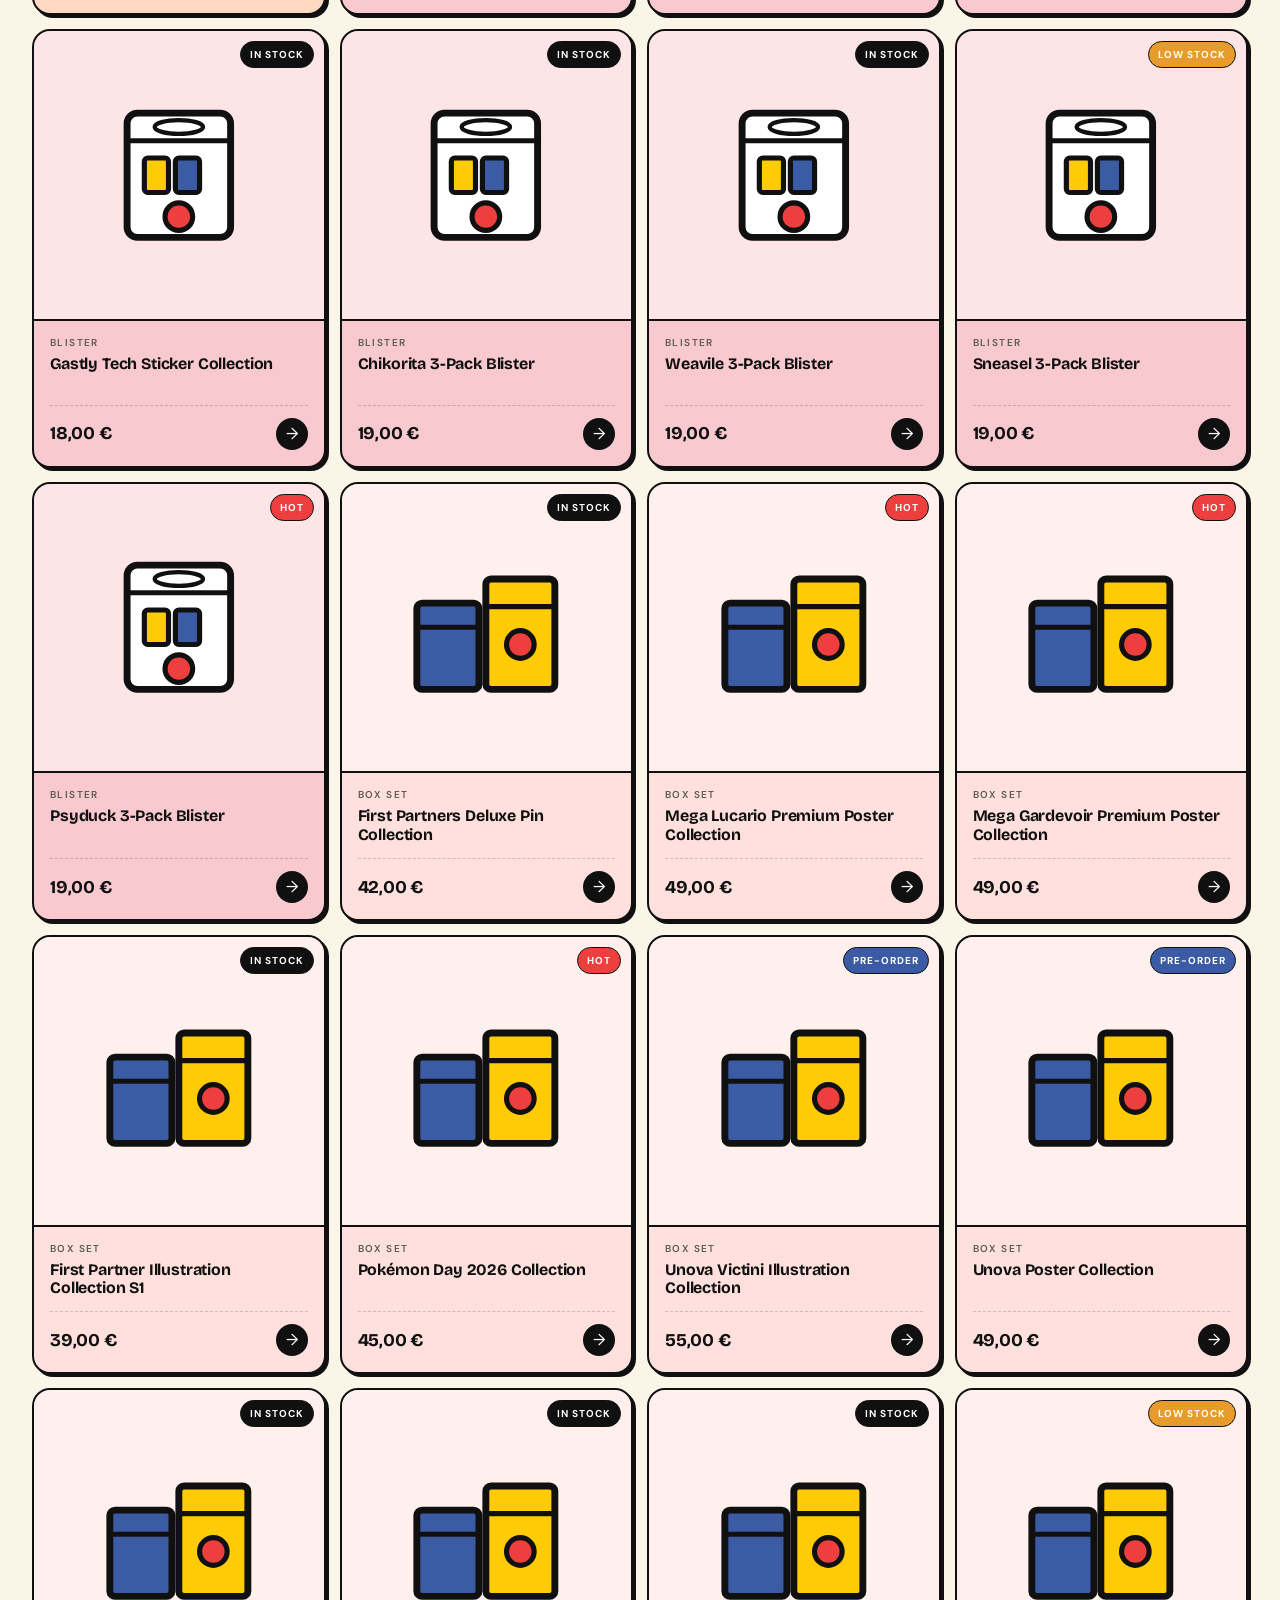
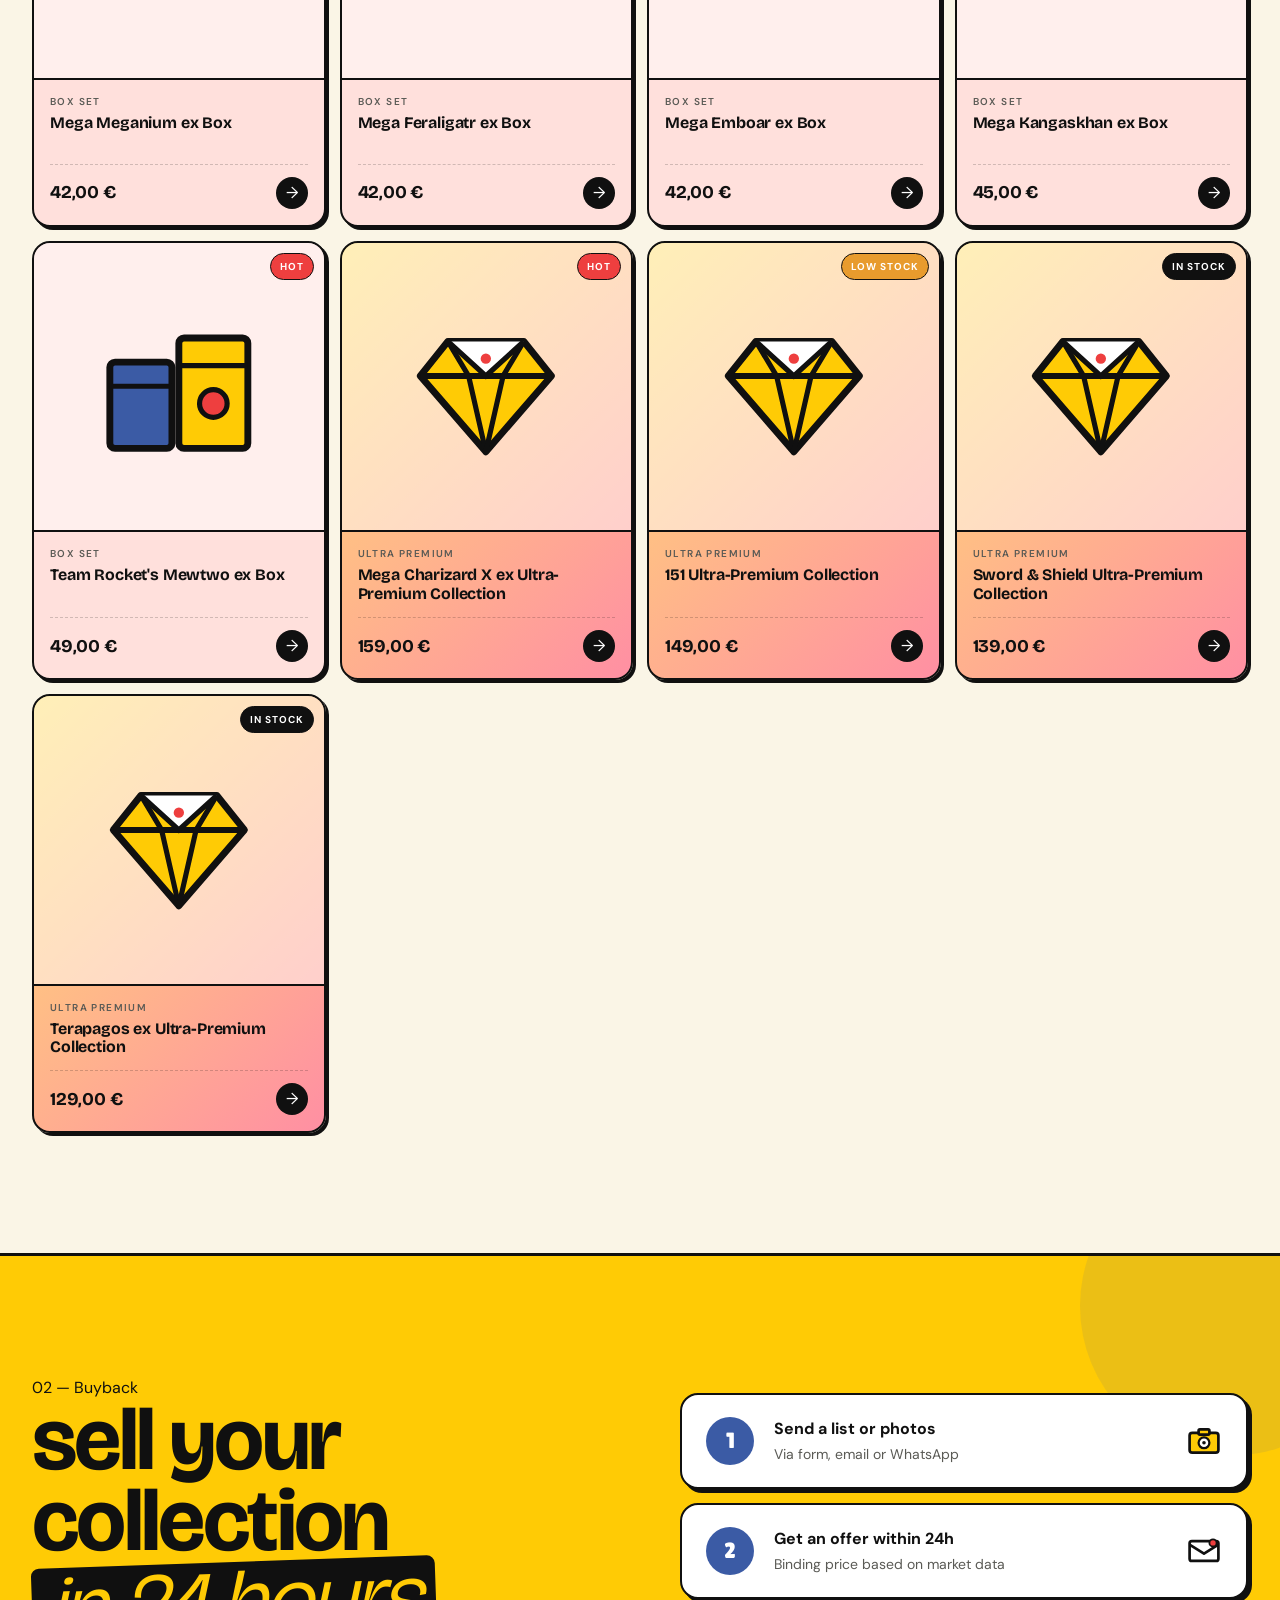
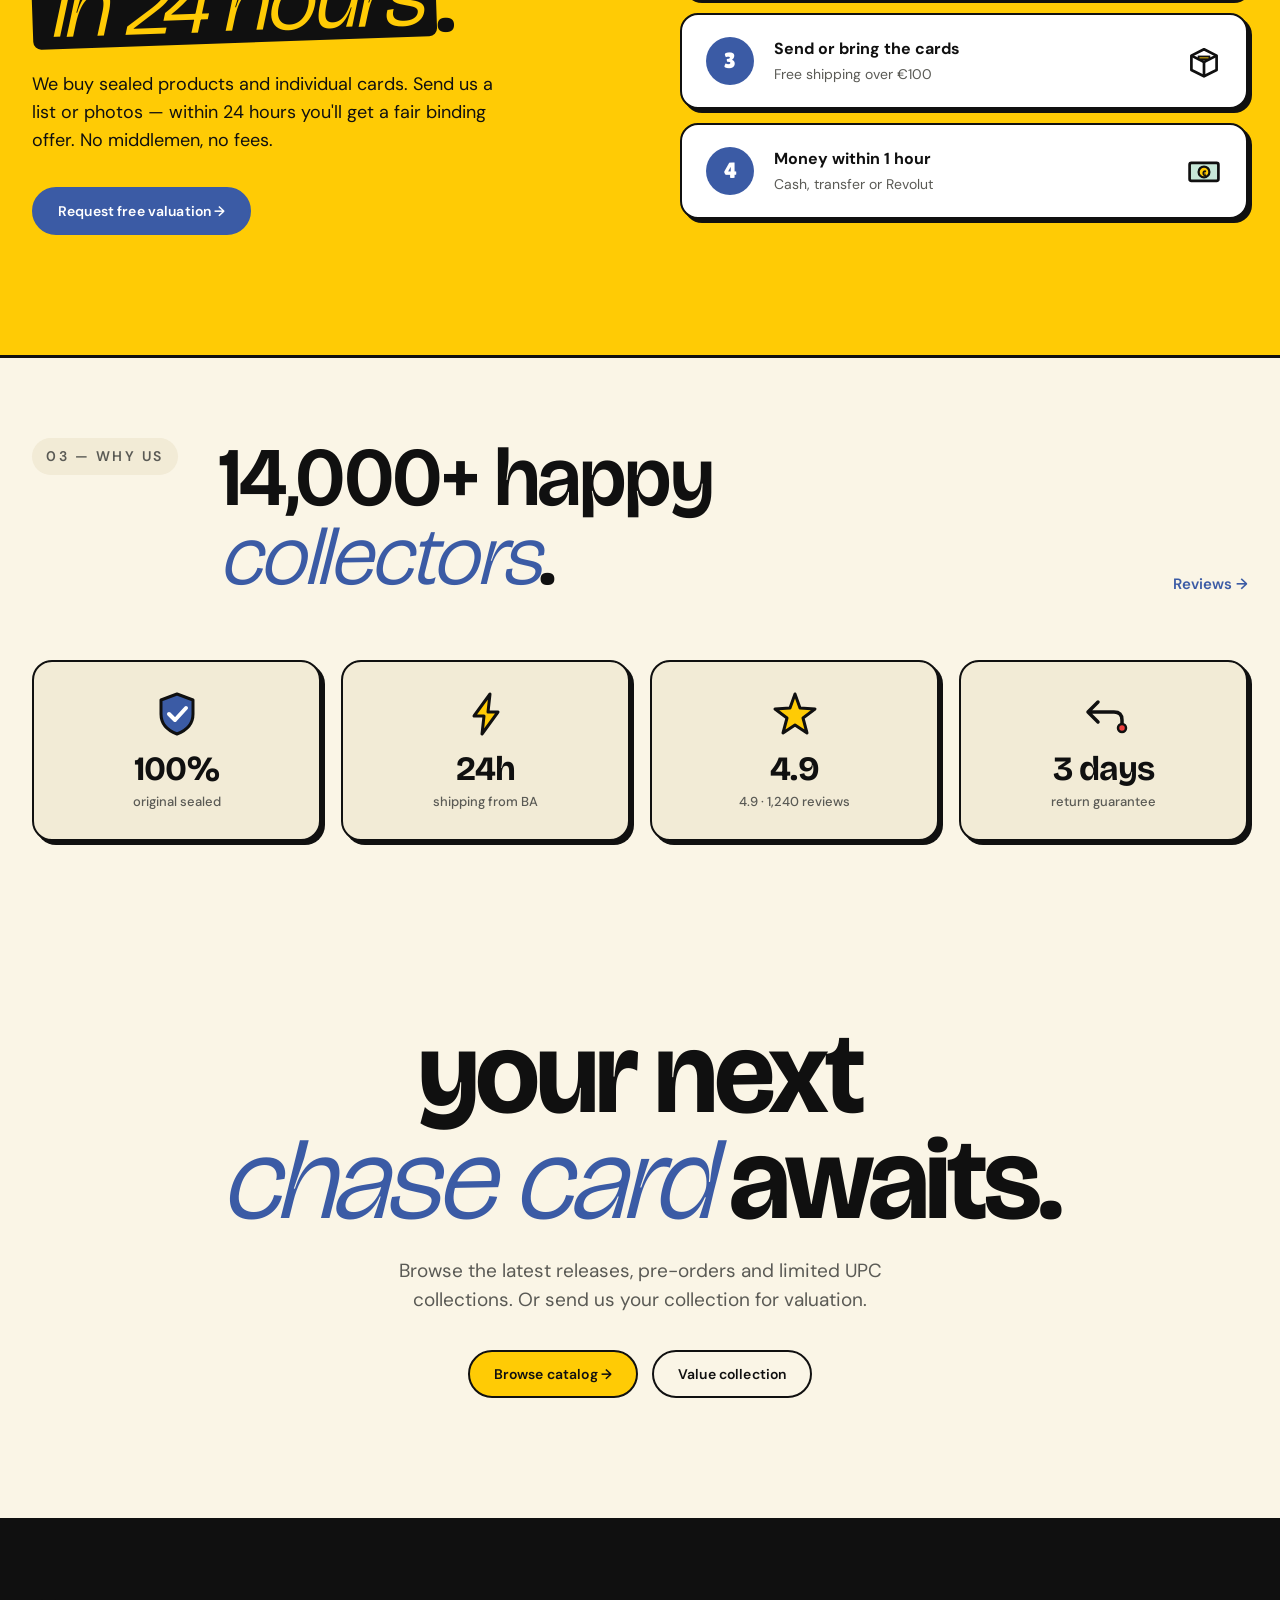
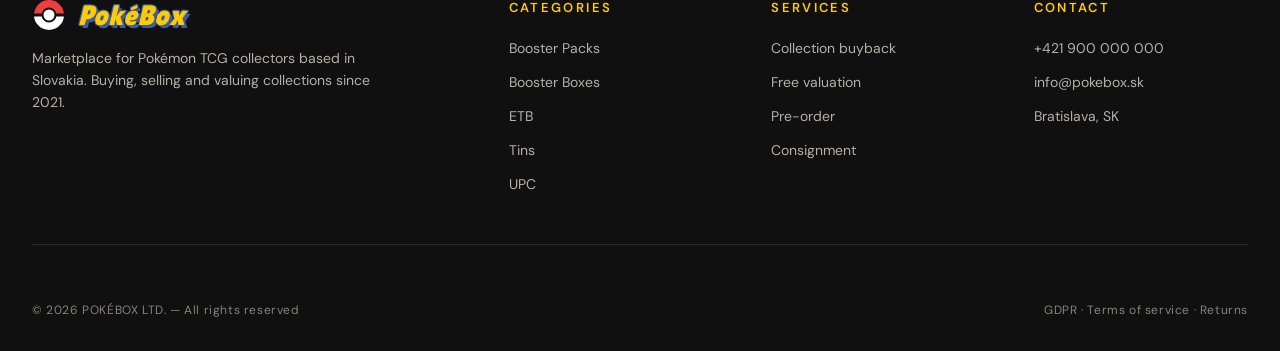
==== commit 1d907ff1: "Add card images to category section" ====
--- a/index.html
+++ b/index.html
@@ -291,10 +291,18 @@
     background:rgba(0,0,0,.08);align-self:flex-start;
   }
   .cat-icon{
-    width:96px;height:96px;margin:18px 0;
+    width:96px;height:130px;margin:18px 0;
     display:flex;align-items:center;justify-content:center;
+    overflow:hidden;
   }
   .cat-icon svg{width:100%;height:100%}
+  .cat-icon img{
+    width:auto;height:100%;
+    object-fit:contain;
+    filter:drop-shadow(0 4px 10px rgba(0,0,0,.25));
+    transition:transform .35s ease;
+  }
+  .cat:hover .cat-icon img{transform:scale(1.06) rotate(-3deg)}
   .cat-name{
     font-family:'Bricolage Grotesque',sans-serif;
     font-size:34px;line-height:1;letter-spacing:-.02em;
@@ -323,7 +331,7 @@
     padding:48px;gap:40px;
   }
   .cat.feat .cat-content{flex:1}
-  .cat.feat .cat-icon{width:160px;height:160px;margin:0;flex-shrink:0}
+  .cat.feat .cat-icon{width:180px;height:240px;margin:0;flex-shrink:0}
   .cat.feat .cat-name{font-size:48px;margin-bottom:14px}
   .cat.feat .cat-desc{font-size:16px;max-width:420px;color:var(--ink)}
   .cat.feat::before{
@@ -788,7 +796,7 @@
     <div class="cats">
       <article class="cat c-yellow">
         <span class="cat-num">01 / Booster Pack</span>
-        <div class="cat-icon"><svg viewBox="0 0 100 100"><use href="#i-pack"/></svg></div>
+        <div class="cat-icon"><img src="https://images.pokemontcg.io/sv3pt5/199_hires.png" alt="" loading="lazy"></div>
         <div>
           <h3 class="cat-name">booster pack</h3>
           <p class="cat-desc" data-i18n="cat1_desc">10 kariet v zapečatenom balíčku. Klasický štart do TCG sveta.</p>
@@ -798,7 +806,7 @@
 
       <article class="cat c-blue">
         <span class="cat-num">02 / Booster Box</span>
-        <div class="cat-icon"><svg viewBox="0 0 100 100"><use href="#i-box"/></svg></div>
+        <div class="cat-icon"><img src="https://images.pokemontcg.io/sv8/236_hires.png" alt="" loading="lazy"></div>
         <div>
           <h3 class="cat-name">booster box</h3>
           <p class="cat-desc" data-i18n="cat2_desc">36 packov v jednej krabici. Maximálna šanca na chase karty.</p>
@@ -808,7 +816,7 @@
 
       <article class="cat c-mint">
         <span class="cat-num">03 / Booster Bundle</span>
-        <div class="cat-icon"><svg viewBox="0 0 100 100"><use href="#i-bundle"/></svg></div>
+        <div class="cat-icon"><img src="https://images.pokemontcg.io/sv8pt5/144_hires.png" alt="" loading="lazy"></div>
         <div>
           <h3 class="cat-name">booster bundle</h3>
           <p class="cat-desc" data-i18n="cat3_desc">6 packov + promo karta. Skvelý darček aj pre začiatočníka.</p>
@@ -818,7 +826,7 @@
 
       <article class="cat c-peach">
         <span class="cat-num">04 / Elite Trainer Box</span>
-        <div class="cat-icon"><svg viewBox="0 0 100 100"><use href="#i-etb"/></svg></div>
+        <div class="cat-icon"><img src="https://images.pokemontcg.io/sv10/228_hires.png" alt="" loading="lazy"></div>
         <div>
           <h3 class="cat-name">elite trainer box</h3>
           <p class="cat-desc" data-i18n="cat4_desc">8–10 packov, kocky, sleeves a štýlový box. Top predajca.</p>
@@ -828,7 +836,7 @@
 
       <article class="cat c-pink">
         <span class="cat-num">05 / Blisters</span>
-        <div class="cat-icon"><svg viewBox="0 0 100 100"><use href="#i-blister"/></svg></div>
+        <div class="cat-icon"><img src="https://images.pokemontcg.io/sv9/129_hires.png" alt="" loading="lazy"></div>
         <div>
           <h3 class="cat-name">blisters</h3>
           <p class="cat-desc" data-i18n="cat5_desc">3-pack blistre s exkluzívnou promo kartou. Ideálne na vyskúšanie.</p>
@@ -838,7 +846,7 @@
 
       <article class="cat c-red">
         <span class="cat-num">06 / Box Sets</span>
-        <div class="cat-icon"><svg viewBox="0 0 100 100"><use href="#i-boxset"/></svg></div>
+        <div class="cat-icon"><img src="https://images.pokemontcg.io/me1/180_hires.png" alt="" loading="lazy"></div>
         <div>
           <h3 class="cat-name">box sets</h3>
           <p class="cat-desc" data-i18n="cat8_desc">Limitované kolekcie a špeciálne edície s ručne vyberanými promo kartami.</p>
@@ -856,7 +864,7 @@
             <div class="cat-arrow">→</div>
           </div>
         </div>
-        <div class="cat-icon"><svg viewBox="0 0 100 100"><use href="#i-upc"/></svg></div>
+        <div class="cat-icon"><img src="https://images.pokemontcg.io/sv3pt5/199_hires.png" alt="" loading="lazy"></div>
       </article>
     </div>
   </div>
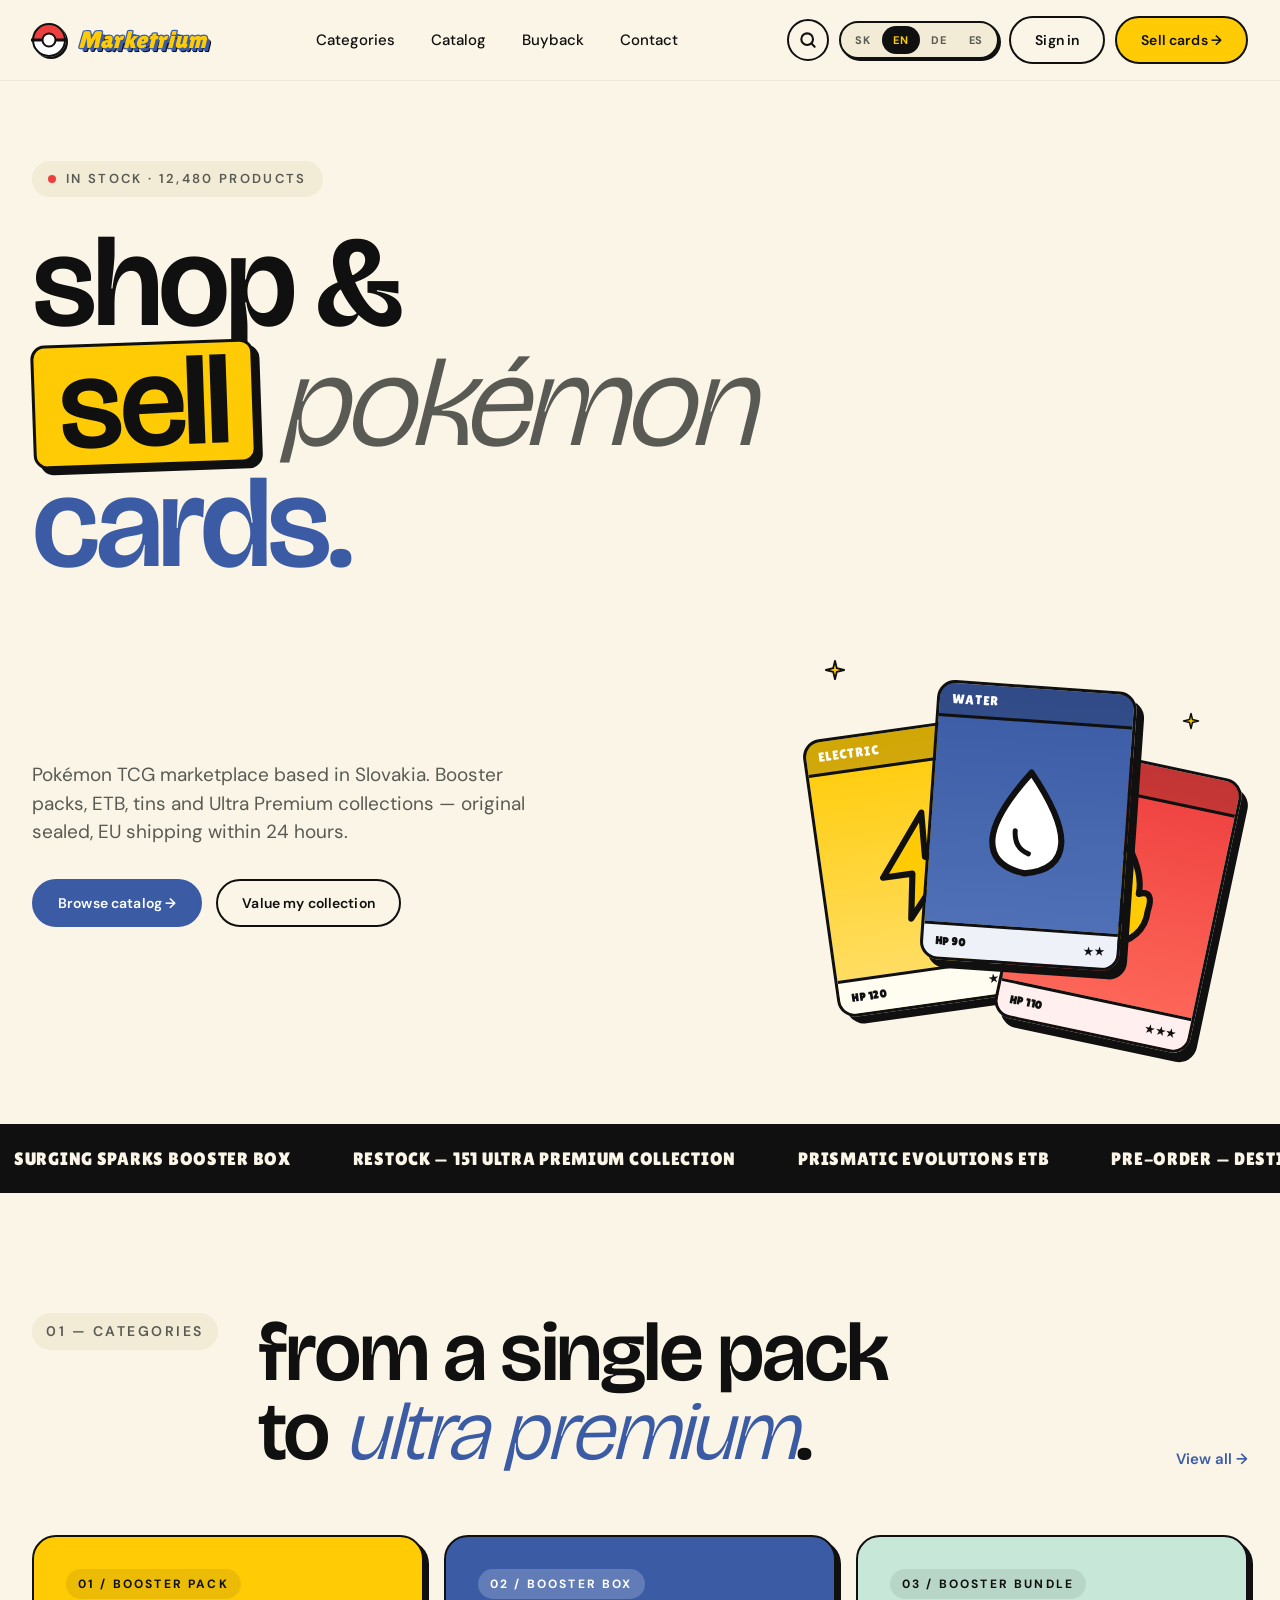
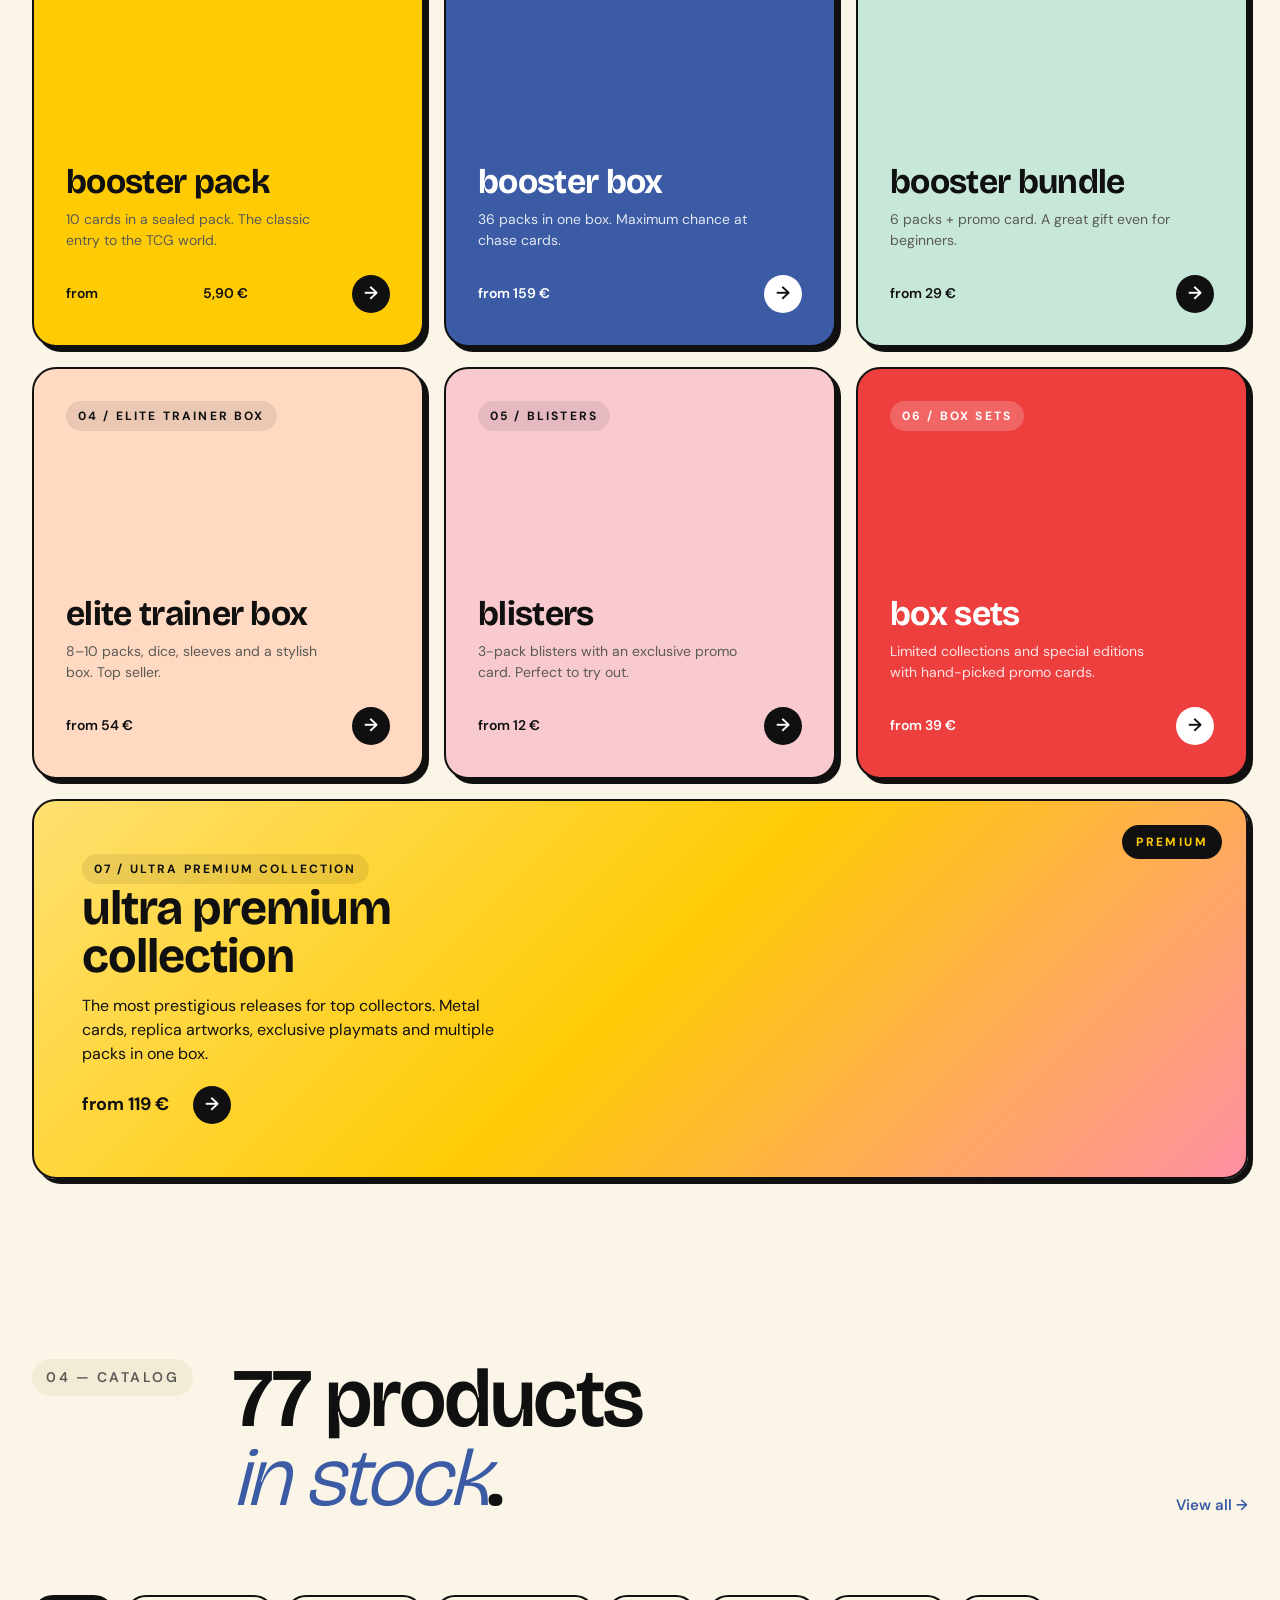
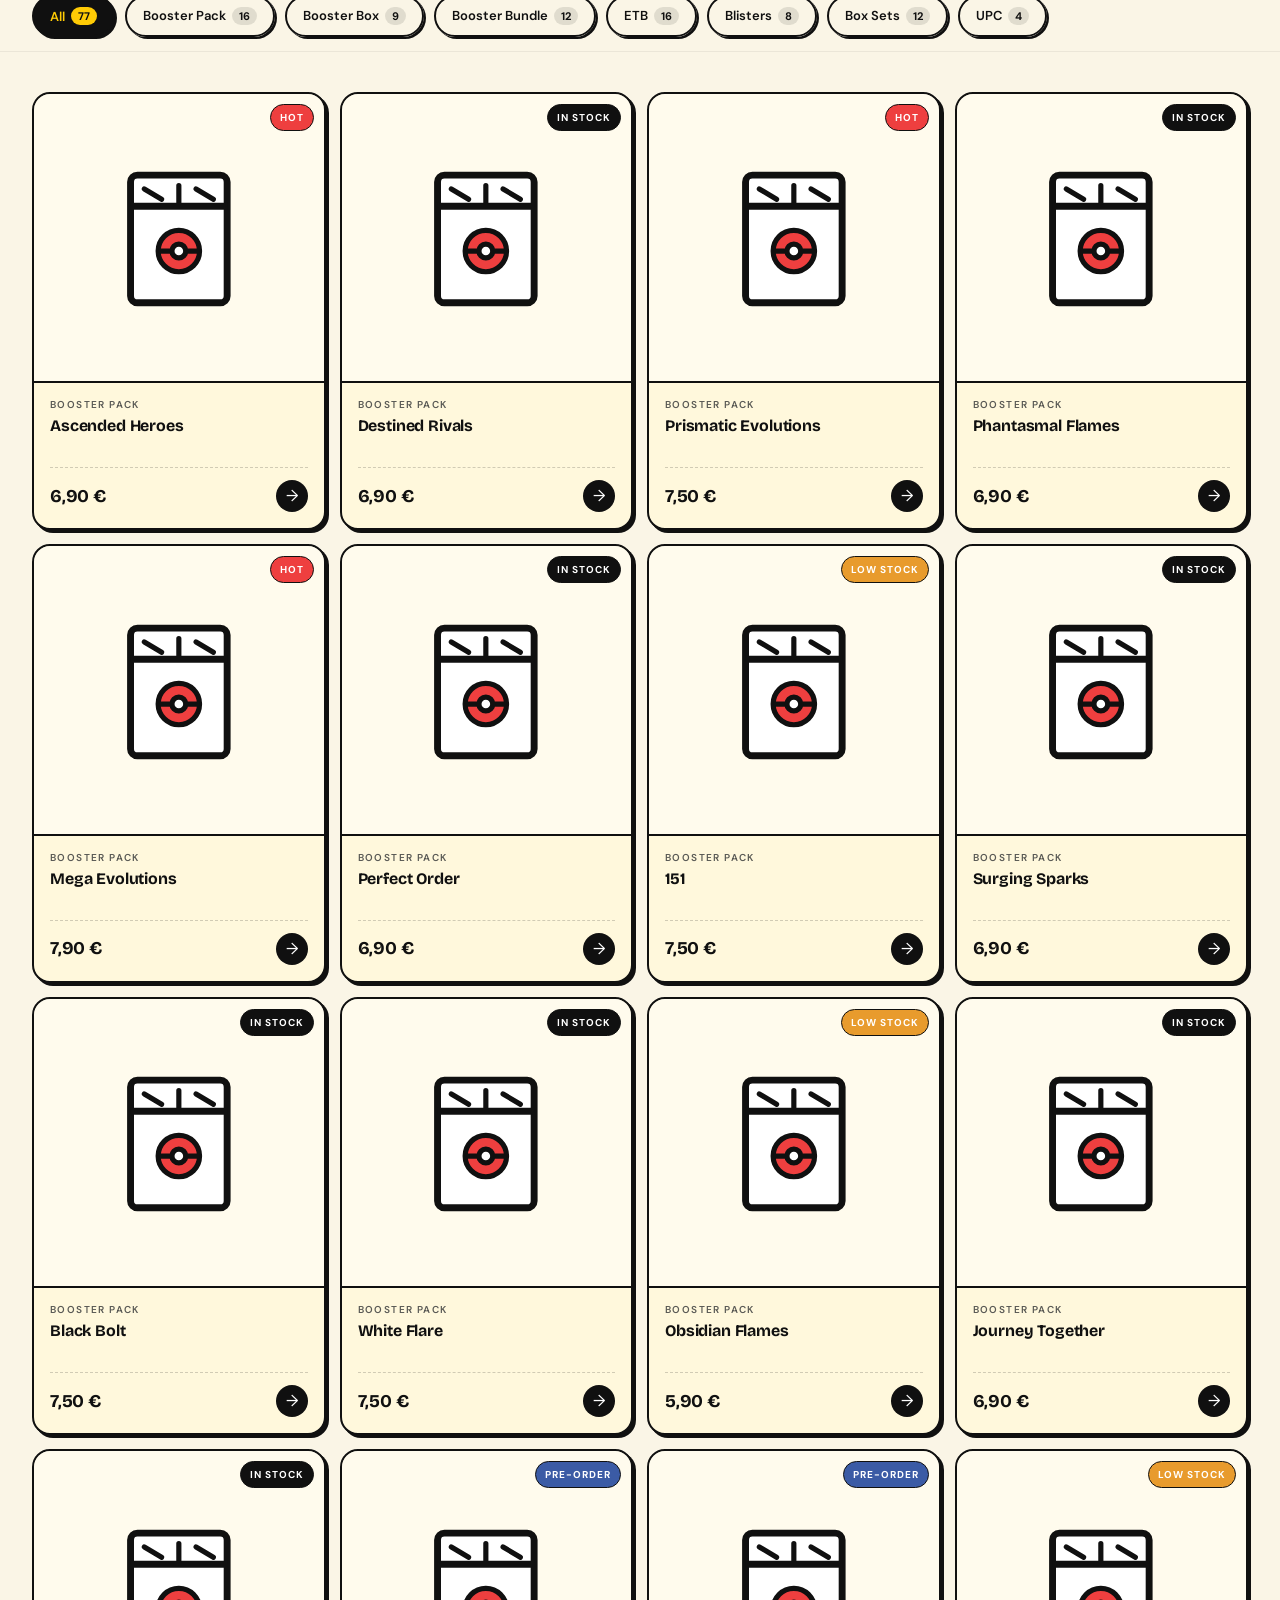
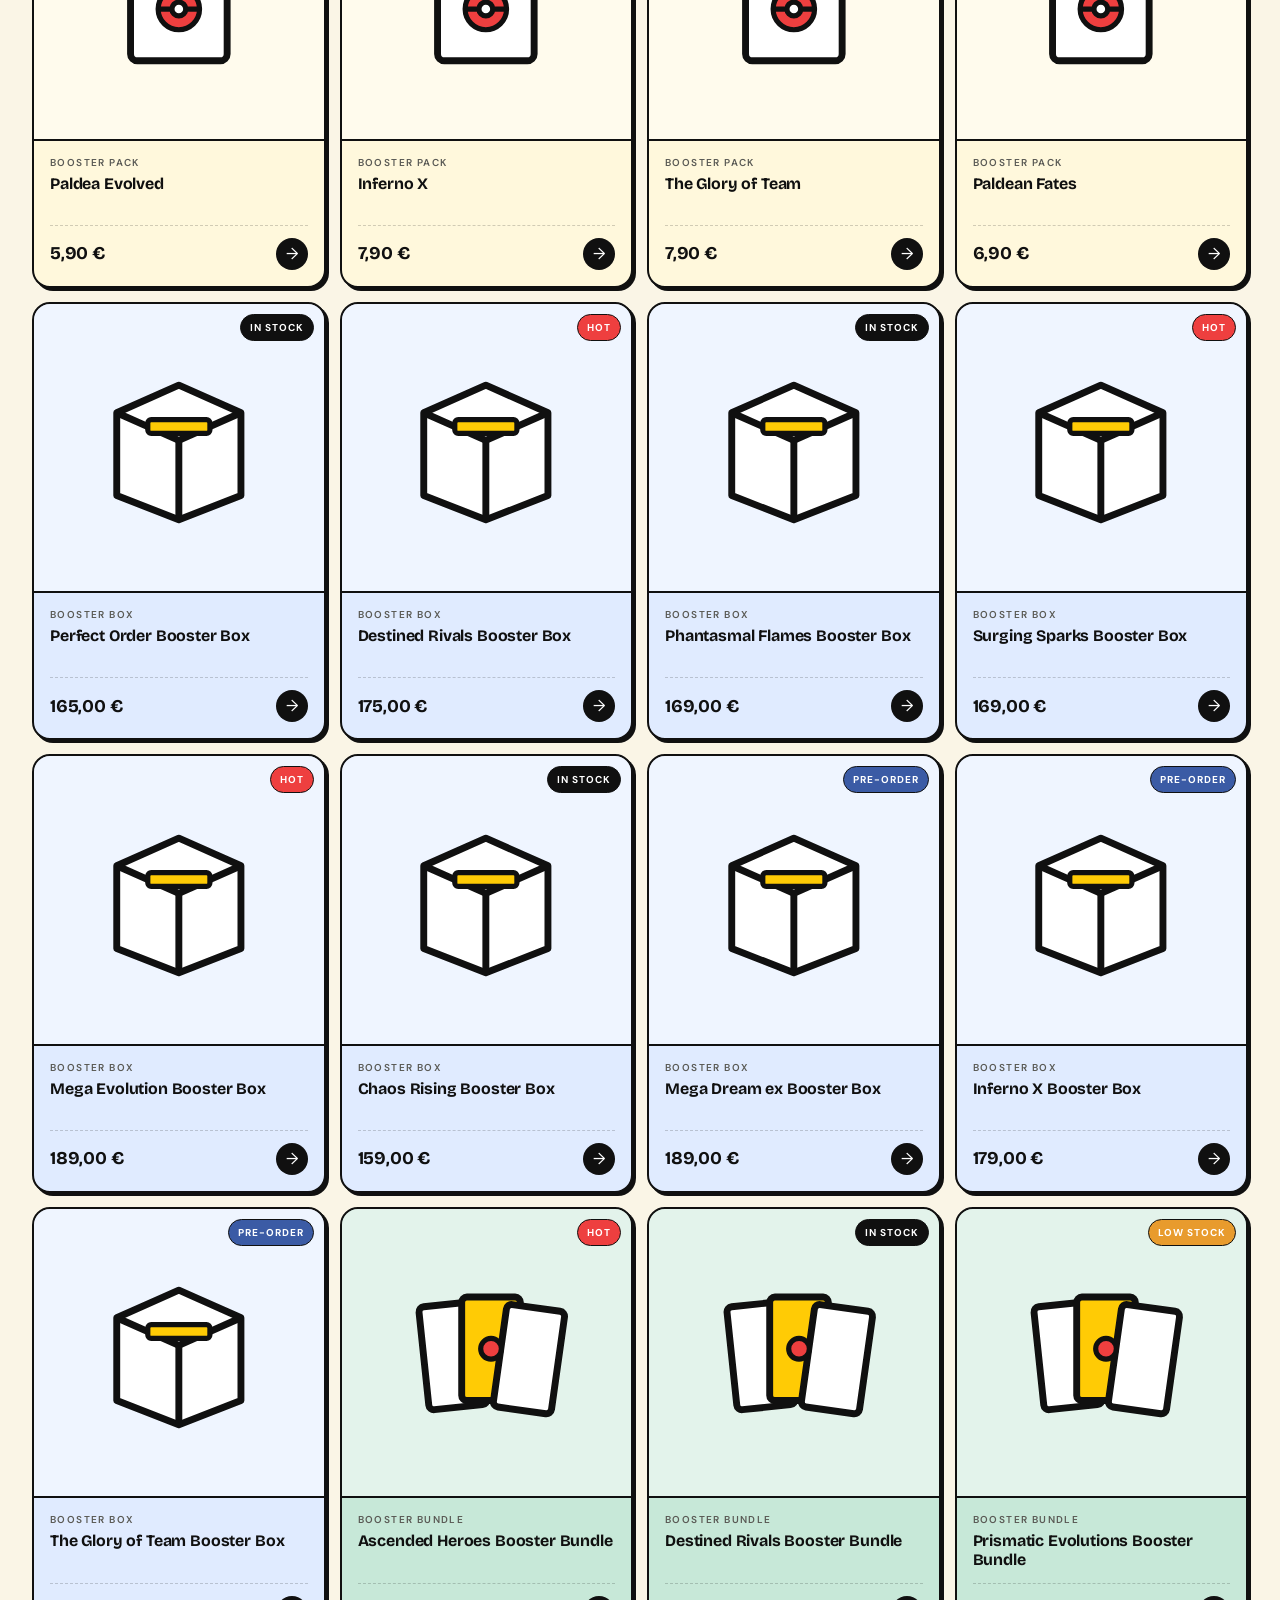
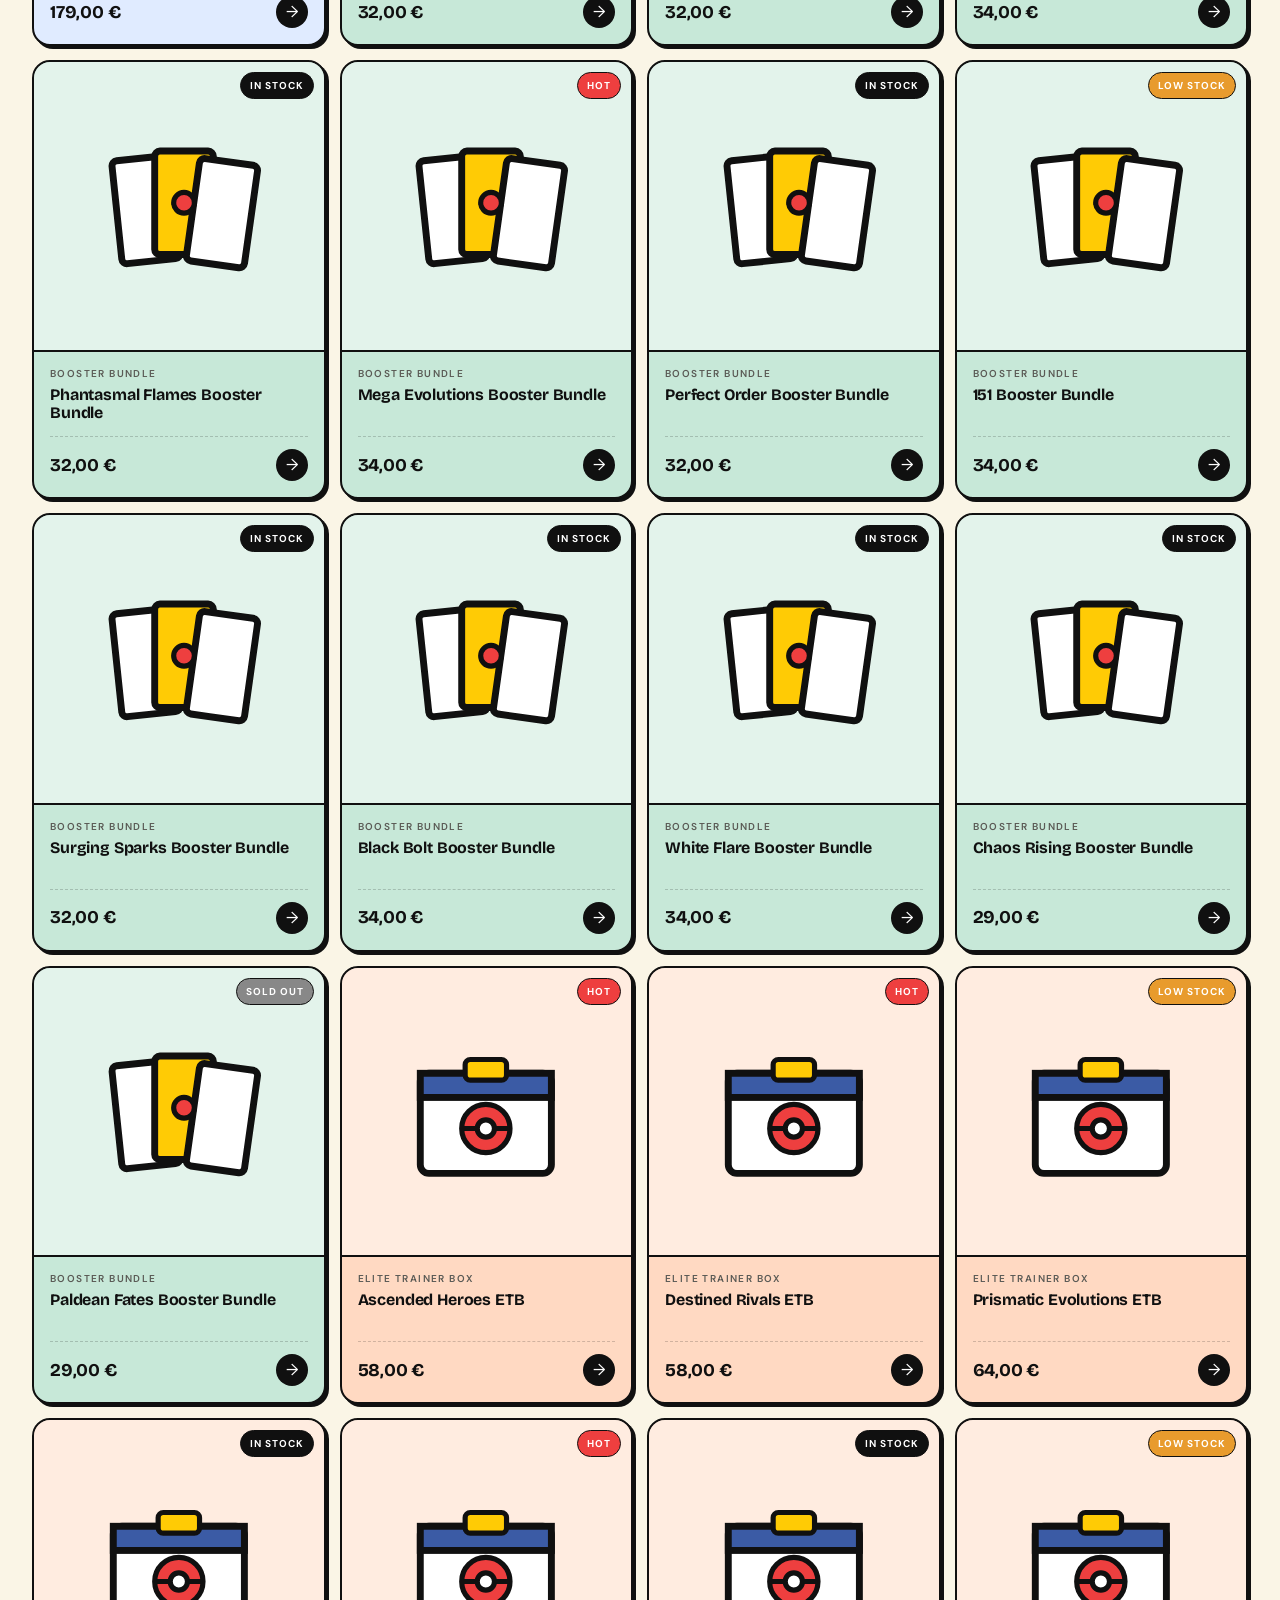
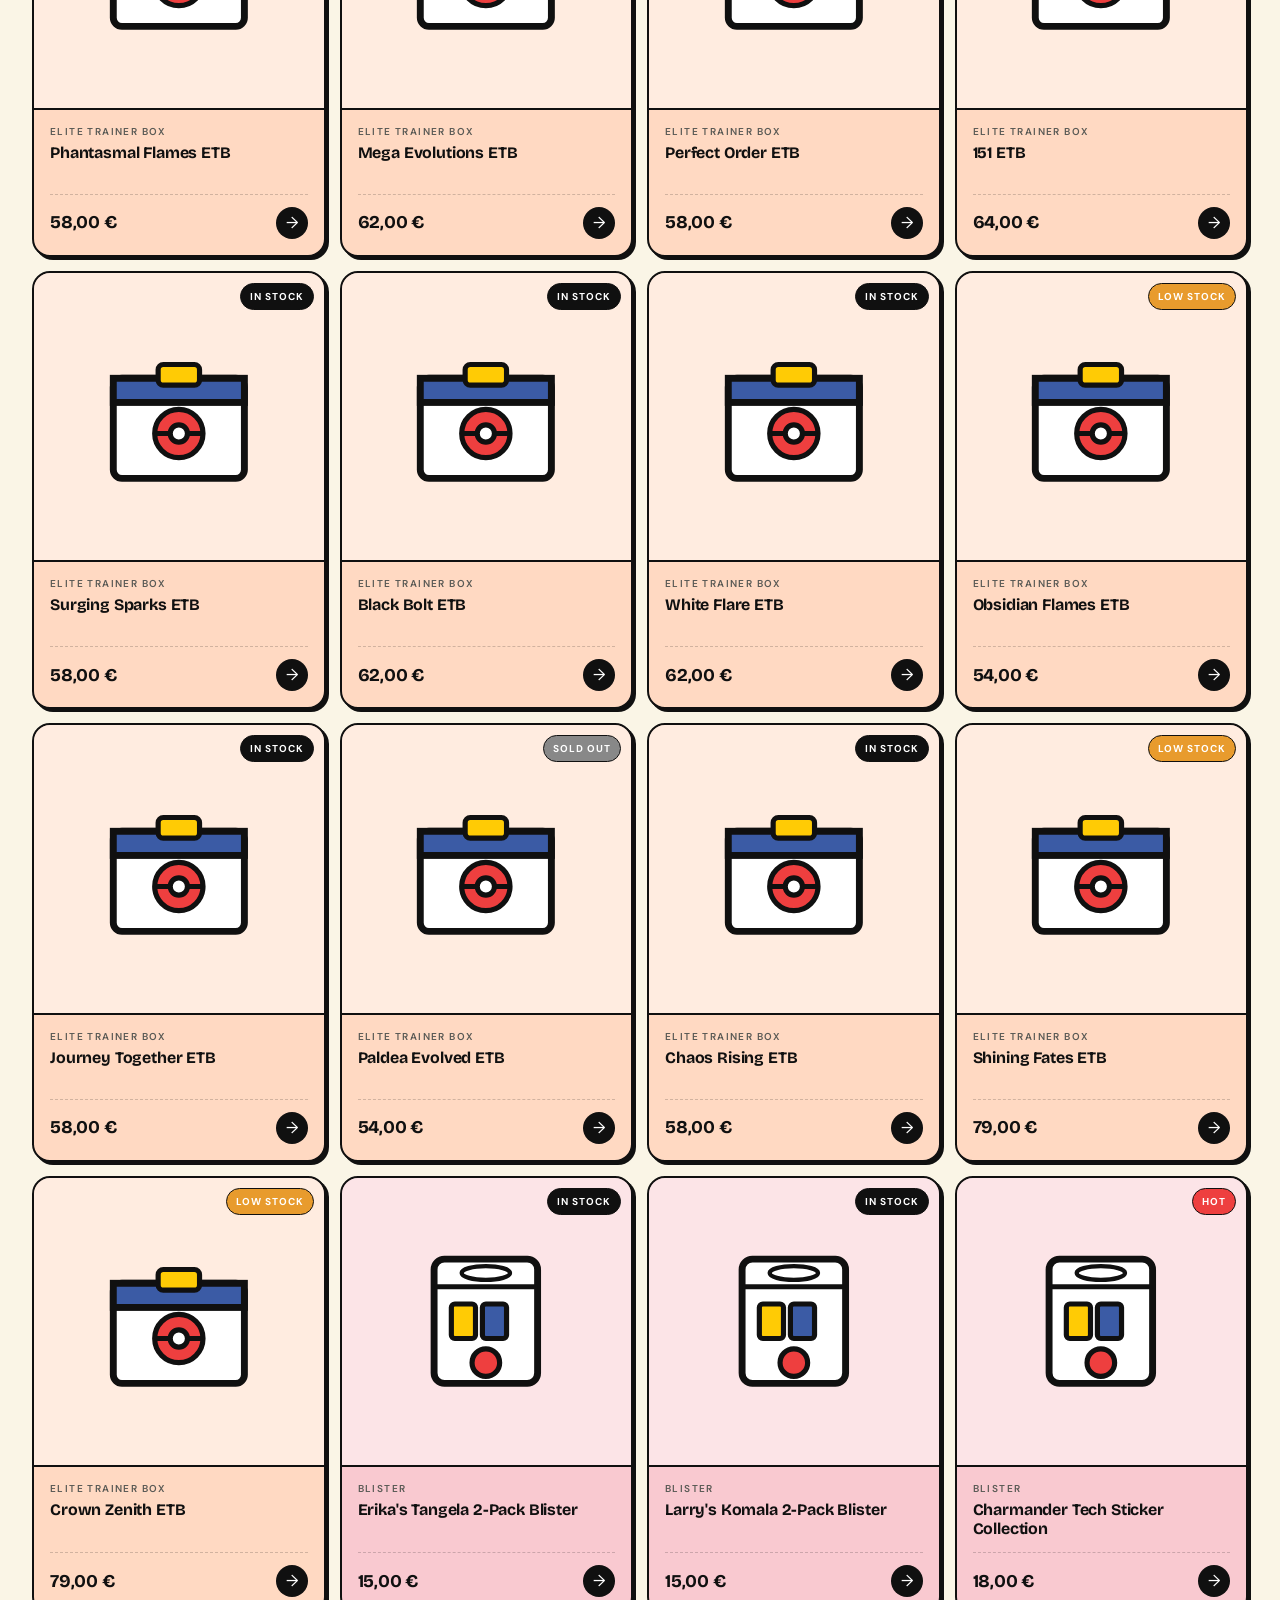
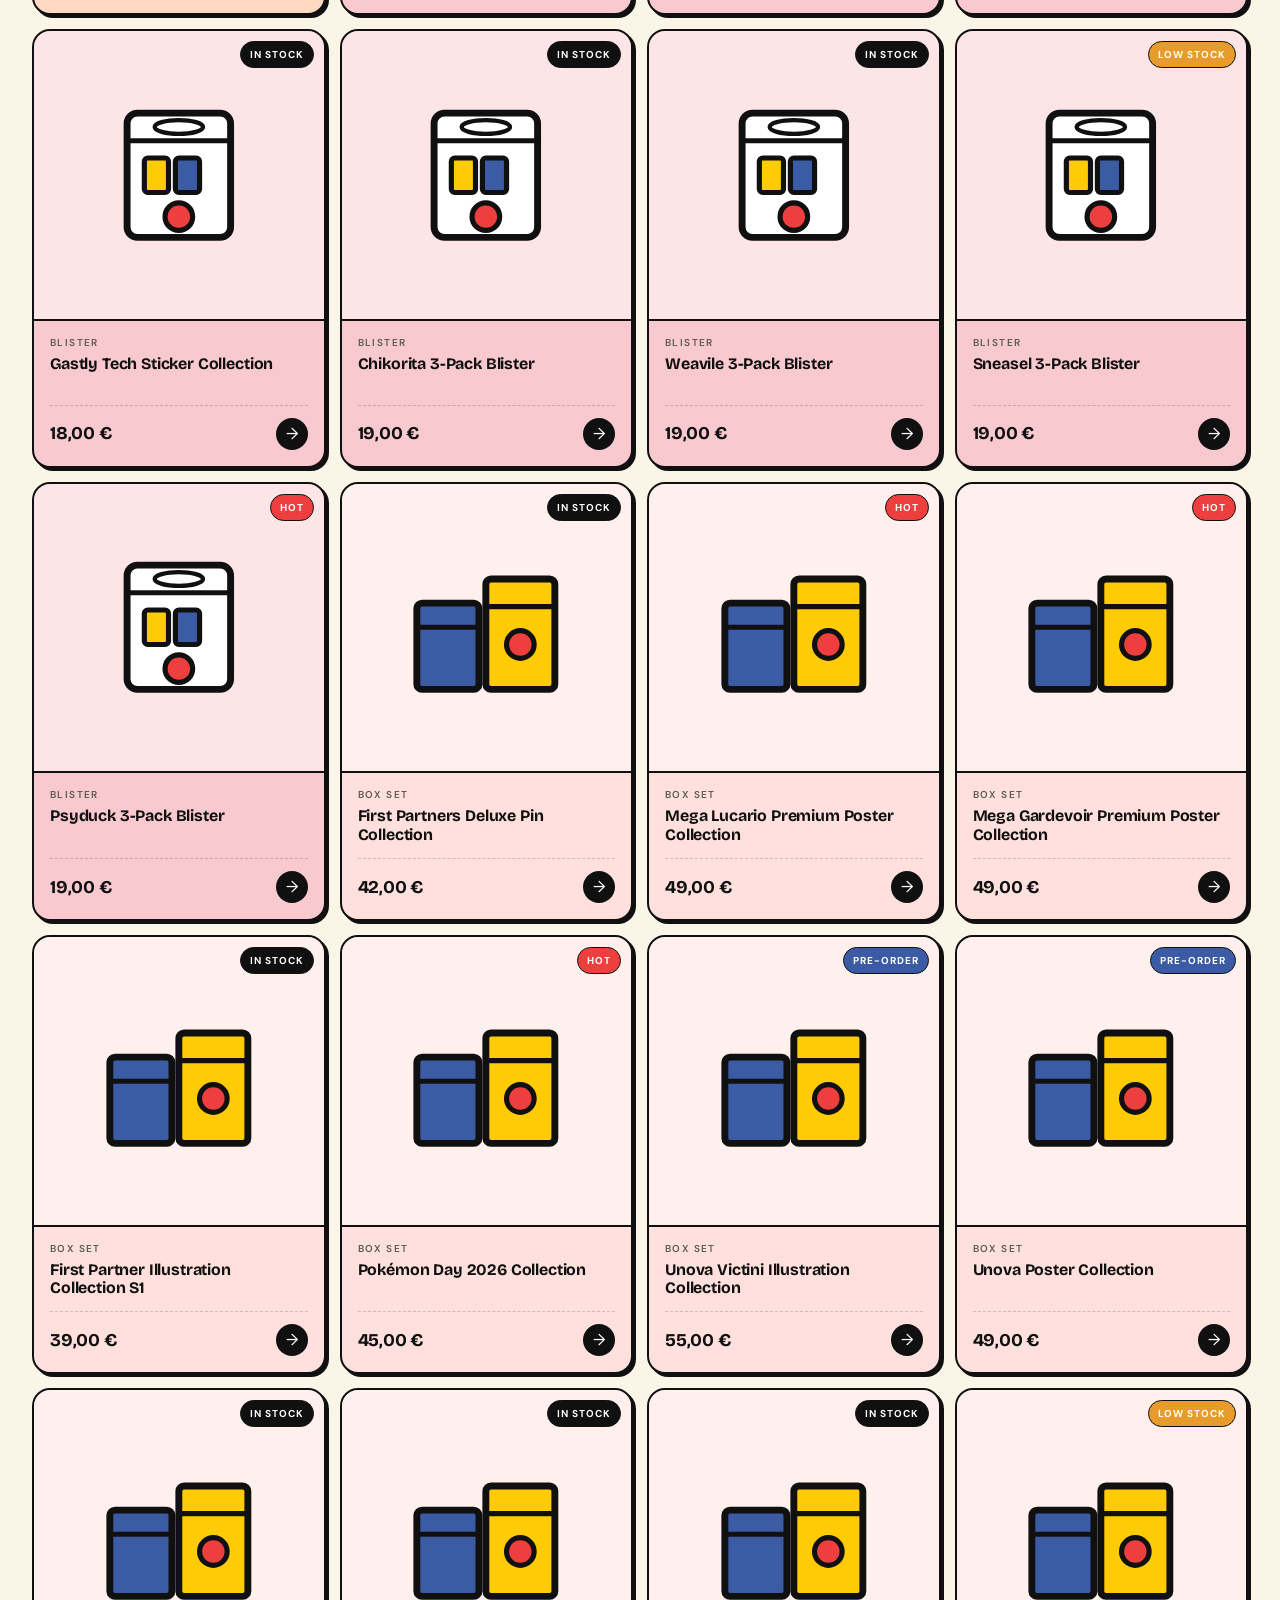
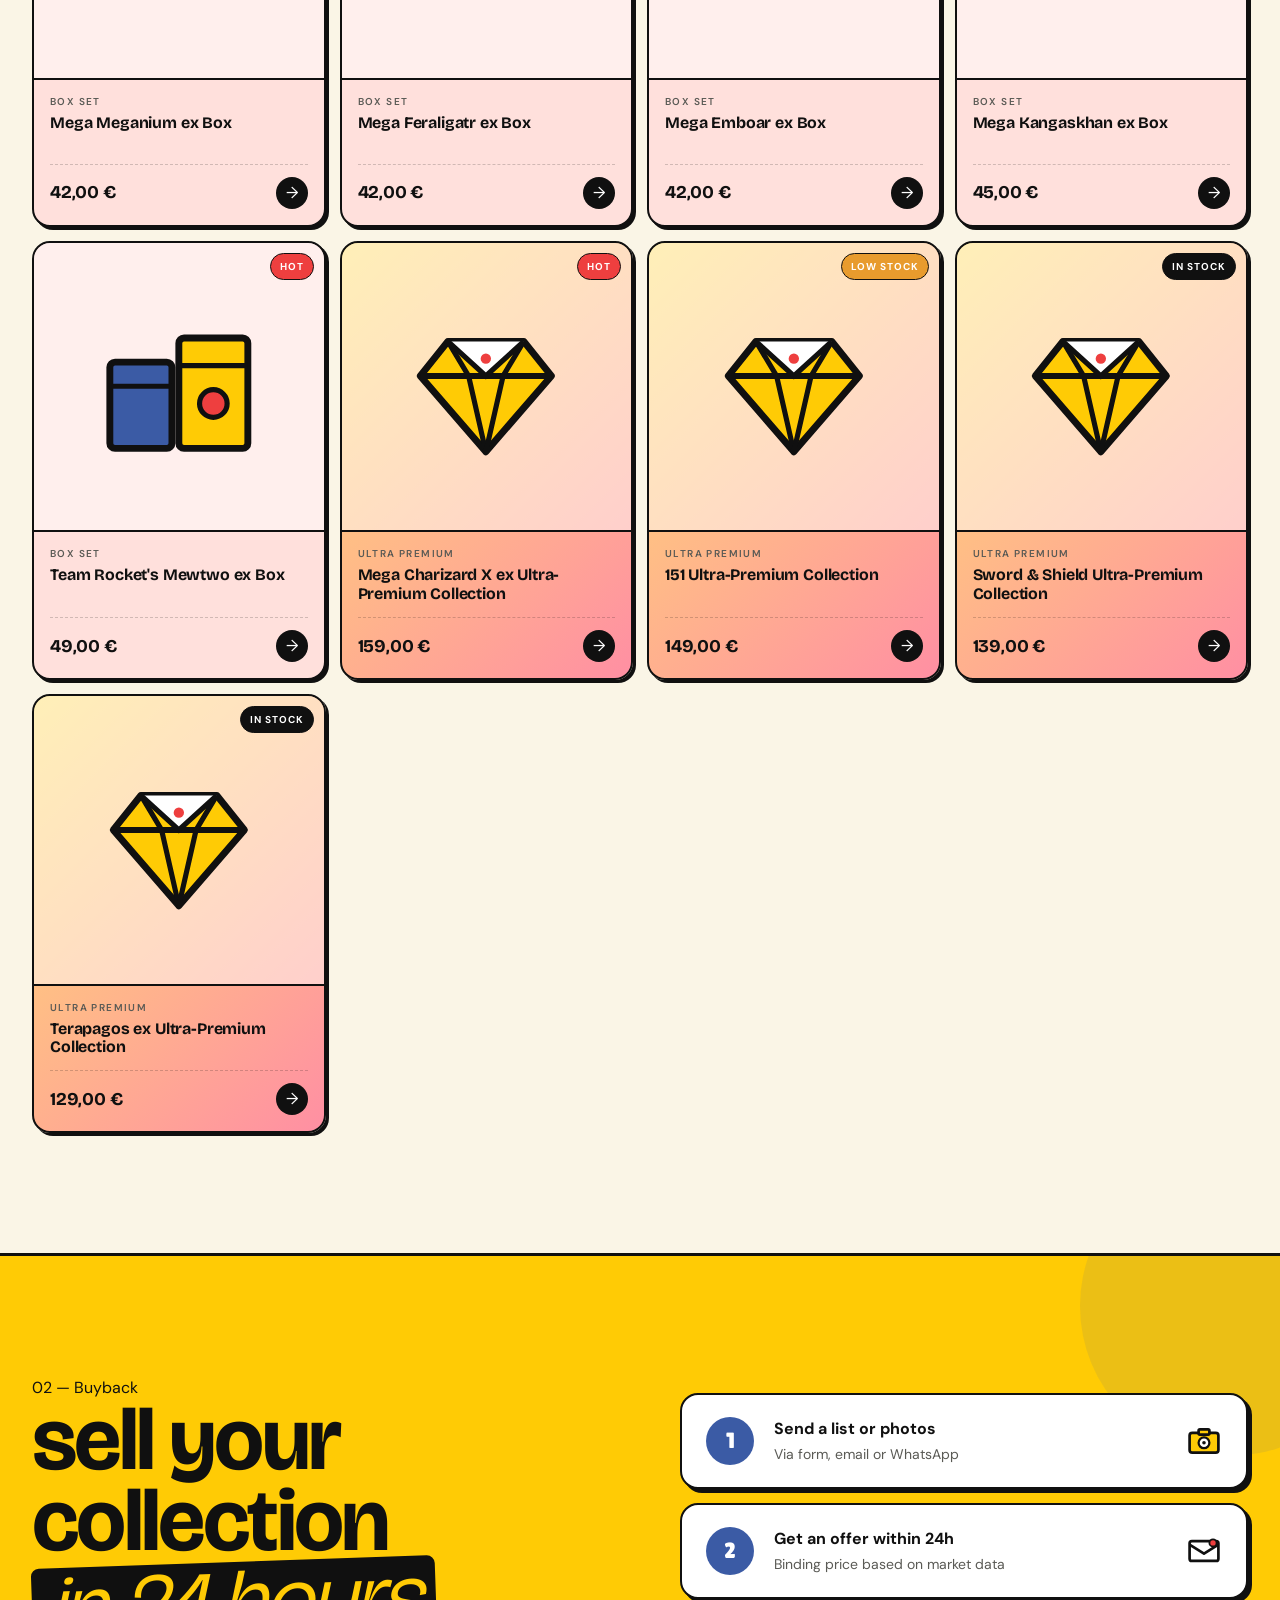
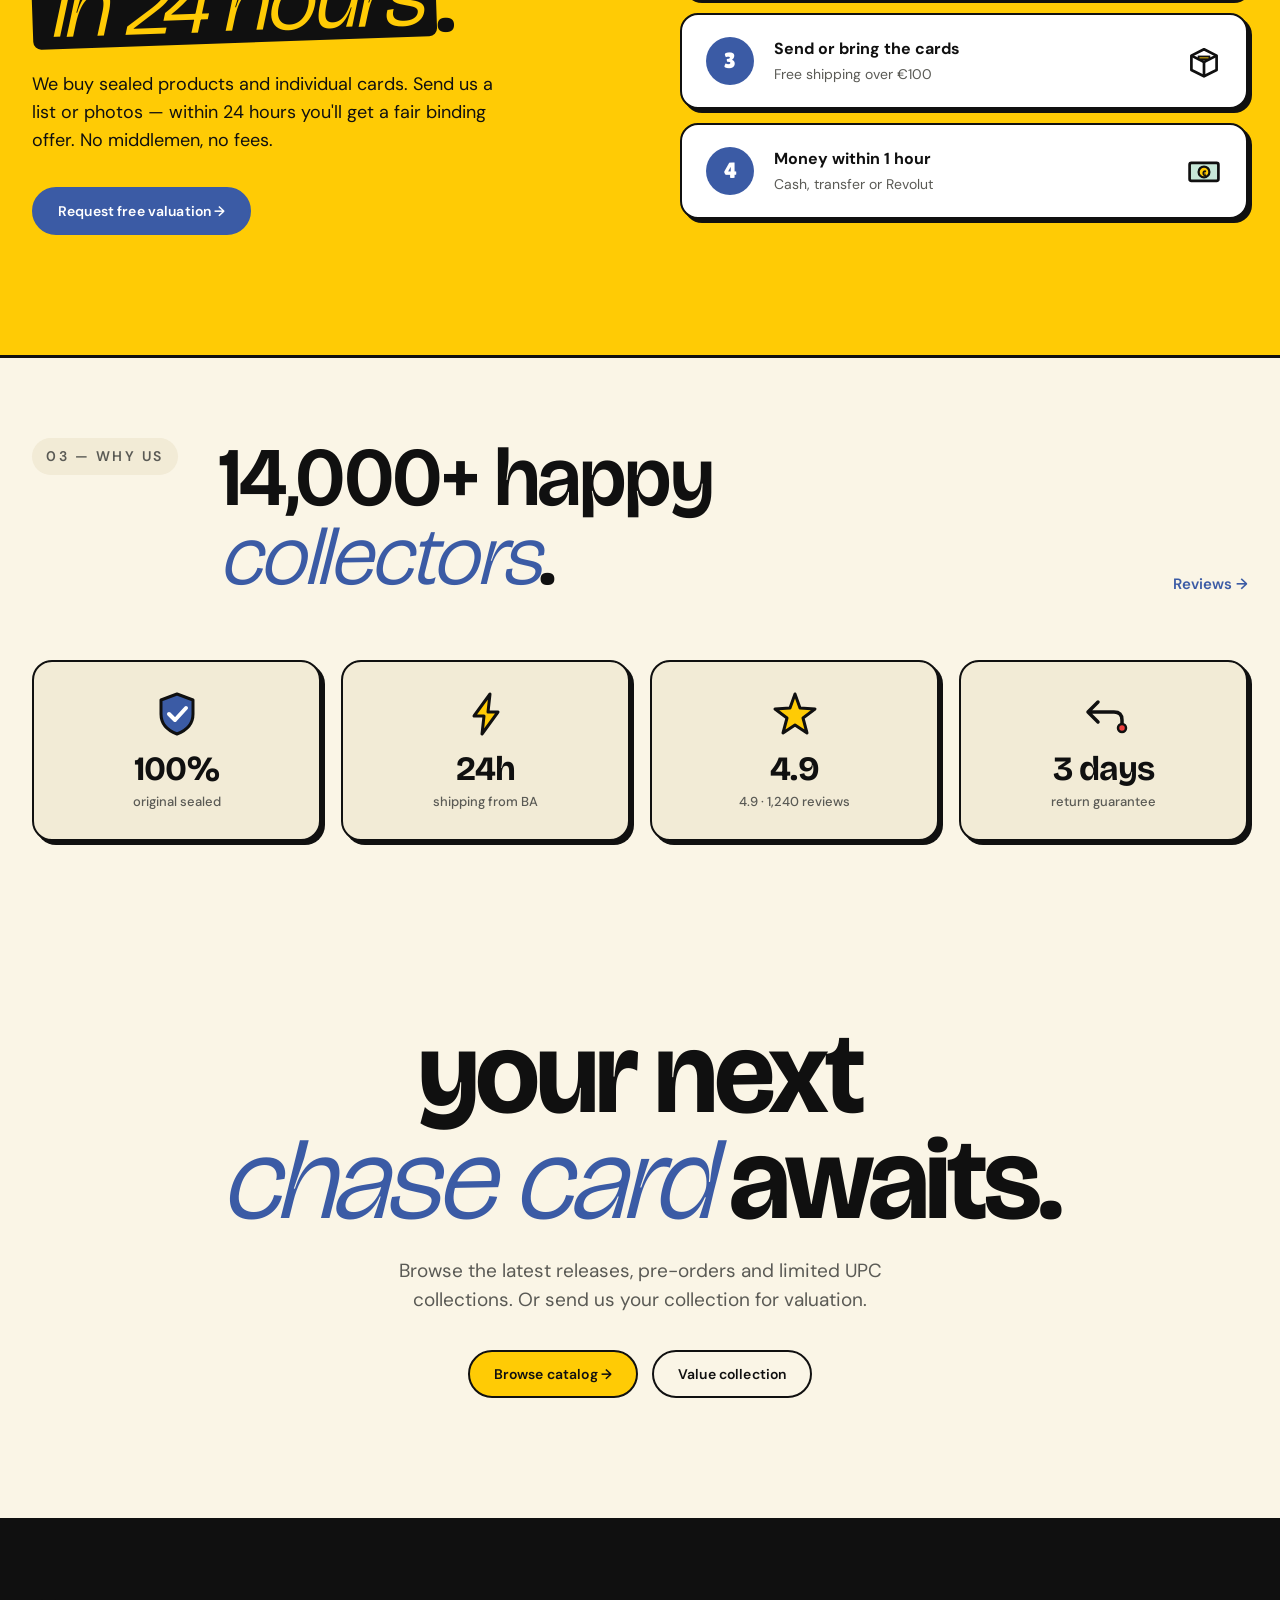
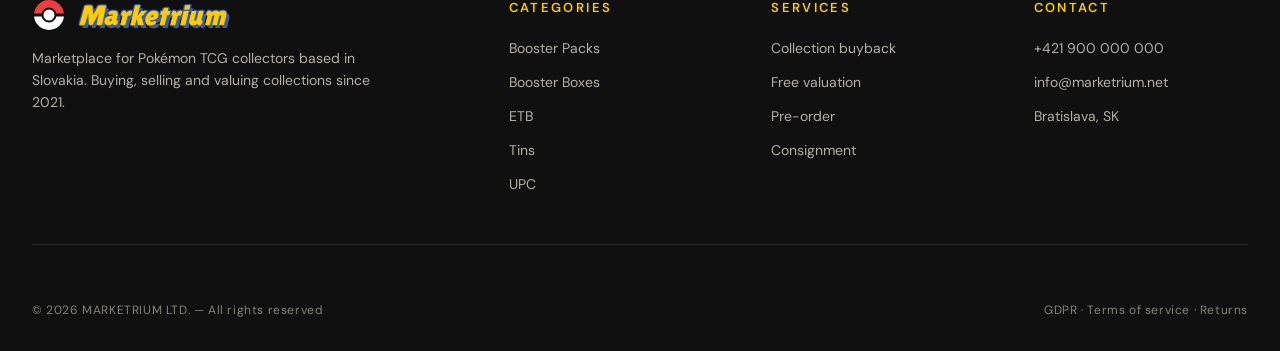
==== commit aa942a87: "Rebrand to Marketrium + SEO + search" ====
--- a/index.html
+++ b/index.html
@@ -3,9 +3,123 @@
 <head>
 <meta charset="UTF-8" />
 <meta name="viewport" content="width=device-width, initial-scale=1.0" />
-<title>POKÉBOX — Predaj & výkup Pokémon kariet</title>
+<title>Marketrium — Pokémon TCG | Booster Box, ETB, Ultra Premium</title>
+
+<!-- SEO -->
+<meta name="description" content="Marketrium — európsky marketplace pre Pokémon TCG. Booster boxy, ETB, Ultra Premium Collections, blistre a box sety. Originál sealed, expedícia 24h, výkup zbierok do 24 hodín.">
+<meta name="keywords" content="Pokémon TCG, booster box, ETB, Elite Trainer Box, Ultra Premium Collection, UPC, booster pack, booster bundle, blister, box set, výkup pokémon kariet, predaj pokémon kariet, 151, Surging Sparks, Prismatic Evolutions, Destined Rivals, Mega Evolutions, Ascended Heroes, Black Bolt, White Flare, Phantasmal Flames, Perfect Order, Marketrium">
+<meta name="robots" content="index, follow, max-image-preview:large">
+<meta name="author" content="Marketrium">
+<link rel="canonical" href="https://marketrium.net/">
+
+<!-- Hreflang pre 4 jazyky -->
+<link rel="alternate" hreflang="sk" href="https://marketrium.net/">
+<link rel="alternate" hreflang="en" href="https://marketrium.net/?lang=en">
+<link rel="alternate" hreflang="de" href="https://marketrium.net/?lang=de">
+<link rel="alternate" hreflang="es" href="https://marketrium.net/?lang=es">
+<link rel="alternate" hreflang="x-default" href="https://marketrium.net/">
+
+<!-- Open Graph (Facebook, LinkedIn, Discord) -->
+<meta property="og:type" content="website">
+<meta property="og:site_name" content="Marketrium">
+<meta property="og:title" content="Marketrium — Pokémon TCG | Booster Box, ETB, UPC">
+<meta property="og:description" content="Európsky marketplace pre Pokémon TCG zberateľov. Originál sealed produkty, expedícia 24h, férový výkup zbierok.">
+<meta property="og:url" content="https://marketrium.net/">
+<meta property="og:image" content="https://marketrium.net/og-image.png">
+<meta property="og:image:width" content="1200">
+<meta property="og:image:height" content="630">
+<meta property="og:locale" content="sk_SK">
+<meta property="og:locale:alternate" content="en_US">
+<meta property="og:locale:alternate" content="de_DE">
+<meta property="og:locale:alternate" content="es_ES">
+
+<!-- Twitter / X Card -->
+<meta name="twitter:card" content="summary_large_image">
+<meta name="twitter:title" content="Marketrium — Pokémon TCG | Booster Box, ETB, UPC">
+<meta name="twitter:description" content="Európsky marketplace pre Pokémon TCG zberateľov. Sealed produkty, 24h expedícia, férový výkup.">
+<meta name="twitter:image" content="https://marketrium.net/og-image.png">
+
+<!-- Theme color -->
+<meta name="theme-color" content="#FFCB05">
+<meta name="msapplication-TileColor" content="#FFCB05">
+
+<!-- Favicon (SVG inline pokeball) -->
+<link rel="icon" type="image/svg+xml" href="data:image/svg+xml,%3Csvg xmlns='http://www.w3.org/2000/svg' viewBox='0 0 64 64'%3E%3Ccircle cx='32' cy='32' r='28' fill='%23EE3F3F'/%3E%3Cpath d='M4 32 a28 28 0 0 0 56 0 z' fill='white'/%3E%3Crect x='4' y='30' width='56' height='4' fill='%23101010'/%3E%3Ccircle cx='32' cy='32' r='8' fill='white' stroke='%23101010' stroke-width='4'/%3E%3Ccircle cx='32' cy='32' r='28' fill='none' stroke='%23101010' stroke-width='4'/%3E%3C/svg%3E">
+
+<!-- JSON-LD Schema: Online Store -->
+<script type="application/ld+json">
+{
+  "@context": "https://schema.org",
+  "@type": "Store",
+  "@id": "https://marketrium.net/#store",
+  "name": "Marketrium",
+  "description": "Európsky marketplace pre Pokémon TCG zberateľov.",
+  "url": "https://marketrium.net/",
+  "logo": "https://marketrium.net/logo.png",
+  "image": "https://marketrium.net/og-image.png",
+  "priceRange": "€5–€999",
+  "currenciesAccepted": "EUR",
+  "paymentAccepted": "Cash, Credit Card, Bank Transfer, Revolut",
+  "areaServed": ["SK","CZ","AT","DE","HU","PL","EU"],
+  "sameAs": [
+    "https://www.instagram.com/marketrium",
+    "https://www.facebook.com/marketrium",
+    "https://twitter.com/marketrium",
+    "https://www.tiktok.com/@marketrium"
+  ],
+  "address": {
+    "@type": "PostalAddress",
+    "addressCountry": "SK",
+    "addressLocality": "Bratislava"
+  },
+  "aggregateRating": {
+    "@type": "AggregateRating",
+    "ratingValue": "4.9",
+    "reviewCount": "1240",
+    "bestRating": "5"
+  }
+}
+</script>
+
+<!-- JSON-LD Schema: Organization -->
+<script type="application/ld+json">
+{
+  "@context": "https://schema.org",
+  "@type": "Organization",
+  "@id": "https://marketrium.net/#org",
+  "name": "Marketrium",
+  "url": "https://marketrium.net/",
+  "logo": "https://marketrium.net/logo.png",
+  "contactPoint": {
+    "@type": "ContactPoint",
+    "telephone": "+421-900-000-000",
+    "contactType": "customer service",
+    "availableLanguage": ["Slovak","English","German","Spanish"]
+  }
+}
+</script>
+
+<!-- JSON-LD Schema: Website with SearchAction -->
+<script type="application/ld+json">
+{
+  "@context": "https://schema.org",
+  "@type": "WebSite",
+  "url": "https://marketrium.net/",
+  "name": "Marketrium",
+  "potentialAction": {
+    "@type": "SearchAction",
+    "target": {
+      "@type": "EntryPoint",
+      "urlTemplate": "https://marketrium.net/?q={search_term_string}"
+    },
+    "query-input": "required name=search_term_string"
+  }
+}
+</script>
+
 <link rel="preconnect" href="https://fonts.googleapis.com">
 <link rel="preconnect" href="https://fonts.gstatic.com" crossorigin>
+<link rel="preconnect" href="https://images.pokemontcg.io">
 <link href="https://fonts.googleapis.com/css2?family=Bricolage+Grotesque:opsz,wght@12..96,300..800&family=DM+Sans:opsz,wght@9..40,300..700&family=Lilita+One&display=swap" rel="stylesheet">
 <style>
   :root{
@@ -443,6 +557,110 @@
   .reveal{opacity:0;transform:translateY(20px);transition:all .7s ease}
   .reveal.in{opacity:1;transform:none}
 
+  /* ============ SEARCH ============ */
+  .search-toggle{
+    width:42px;height:42px;border-radius:50%;
+    border:2px solid var(--ink);background:transparent;color:var(--ink);
+    cursor:pointer;display:flex;align-items:center;justify-content:center;
+    transition:all .2s ease;flex-shrink:0;
+  }
+  .search-toggle:hover{transform:translate(-2px,-2px);box-shadow:3px 3px 0 var(--ink);background:var(--yellow)}
+  .search-overlay{
+    position:fixed;inset:0;
+    background:rgba(16,16,16,.55);
+    backdrop-filter:blur(8px);
+    z-index:200;
+    opacity:0;pointer-events:none;
+    transition:opacity .25s ease;
+    display:flex;align-items:flex-start;justify-content:center;
+    padding-top:14vh;
+  }
+  .search-overlay.open{opacity:1;pointer-events:auto}
+  .search-wrap{
+    width:100%;max-width:720px;
+    transform:translateY(-12px);
+    transition:transform .3s cubic-bezier(.2,.9,.3,1.2);
+  }
+  .search-overlay.open .search-wrap{transform:translateY(0)}
+  .search-box{
+    background:var(--cream);
+    border:3px solid var(--ink);
+    border-radius:18px;
+    box-shadow:6px 6px 0 var(--ink);
+    display:grid;grid-template-columns:auto 1fr auto;
+    align-items:center;gap:14px;
+    padding:8px 18px;
+  }
+  .search-icon{color:var(--ink-2);flex-shrink:0}
+  #searchInput{
+    border:none;background:transparent;outline:none;
+    font-family:'Bricolage Grotesque',sans-serif;
+    font-size:20px;font-weight:600;letter-spacing:-.01em;
+    padding:14px 0;width:100%;color:var(--ink);
+    font-variation-settings:"wdth" 100,"opsz" 28;
+  }
+  #searchInput::placeholder{color:var(--muted);font-weight:500}
+  .search-close{
+    width:36px;height:36px;border-radius:50%;
+    border:2px solid var(--ink);background:transparent;
+    cursor:pointer;font-size:14px;font-weight:700;
+    display:flex;align-items:center;justify-content:center;
+    transition:all .2s ease;flex-shrink:0;
+  }
+  .search-close:hover{background:var(--ink);color:var(--yellow)}
+  .search-results{
+    margin-top:14px;background:#fff;
+    border:2px solid var(--ink);border-radius:16px;
+    max-height:60vh;overflow-y:auto;
+    box-shadow:5px 5px 0 var(--ink);
+    display:none;
+  }
+  .search-results.has{display:block}
+  .search-result{
+    display:grid;grid-template-columns:auto 1fr auto;gap:14px;
+    padding:14px 18px;align-items:center;
+    border-bottom:1.5px dashed rgba(0,0,0,.1);
+    cursor:pointer;transition:background .15s;
+  }
+  .search-result:hover{background:var(--cream-2)}
+  .search-result:last-child{border-bottom:none}
+  .search-result-img{
+    width:48px;height:64px;
+    background:var(--cream-2);border-radius:8px;
+    display:flex;align-items:center;justify-content:center;
+    flex-shrink:0;overflow:hidden;
+  }
+  .search-result-img img{width:100%;height:100%;object-fit:contain}
+  .search-result-info{min-width:0}
+  .search-result-name{
+    font-family:'Bricolage Grotesque',sans-serif;
+    font-size:15px;font-weight:700;letter-spacing:-.01em;
+    margin-bottom:3px;
+    white-space:nowrap;overflow:hidden;text-overflow:ellipsis;
+  }
+  .search-result-cat{
+    font-size:11px;font-weight:600;letter-spacing:.12em;
+    text-transform:uppercase;color:var(--ink-2);
+  }
+  .search-result-price{
+    font-family:'Bricolage Grotesque',sans-serif;
+    font-size:16px;font-weight:700;
+    color:var(--ink);flex-shrink:0;
+  }
+  .search-empty{
+    padding:30px 20px;text-align:center;
+    color:var(--ink-2);font-size:14px;
+  }
+  .search-hint{
+    margin-top:18px;text-align:center;
+    color:rgba(255,255,255,.85);font-size:13px;
+  }
+  .search-hint b{color:var(--yellow);font-weight:600}
+  @media (max-width:600px){
+    .search-overlay{padding-top:80px;padding-left:16px;padding-right:16px}
+    #searchInput{font-size:17px}
+  }
+
   /* ============ UPC full-width feat ============ */
   .cat.feat{grid-column:span 3 !important}
   @media (max-width:980px){.cat.feat{grid-column:span 2 !important}}
@@ -710,15 +928,21 @@
   <div class="container row">
     <div class="brand">
       <div class="pokeball"></div>
-      <span class="poke-logo name">PokéBox</span>
+      <span class="poke-logo name">Marketrium</span>
     </div>
     <ul>
       <li><a href="#kategorie" data-i18n="nav_categories">Kategórie</a></li>
+      <li><a href="#produkty" data-i18n="nav_catalog">Katalóg</a></li>
       <li><a href="#vykup" data-i18n="nav_buyback">Výkup</a></li>
-      <li><a href="#novinky" data-i18n="nav_news">Novinky</a></li>
       <li><a href="#kontakt" data-i18n="nav_contact">Kontakt</a></li>
     </ul>
     <div class="nav-actions">
+      <button class="search-toggle" id="searchToggle" aria-label="Hľadať" title="Hľadať">
+        <svg viewBox="0 0 24 24" width="20" height="20" fill="none" stroke="currentColor" stroke-width="2.5" stroke-linecap="round" stroke-linejoin="round">
+          <circle cx="11" cy="11" r="7"></circle>
+          <line x1="20" y1="20" x2="16.5" y2="16.5"></line>
+        </svg>
+      </button>
       <div class="lang">
         <button data-lang="sk" class="active">SK</button>
         <button data-lang="en">EN</button>
@@ -727,6 +951,22 @@
       </div>
       <button class="btn" data-i18n="nav_signin">Prihlásiť</button>
       <button class="btn btn-primary" data-i18n="nav_sell">Predať karty →</button>
+    </div>
+  </div>
+
+  <!-- Search overlay -->
+  <div class="search-overlay" id="searchOverlay" aria-hidden="true">
+    <div class="container search-wrap">
+      <div class="search-box">
+        <svg viewBox="0 0 24 24" width="22" height="22" fill="none" stroke="currentColor" stroke-width="2.5" stroke-linecap="round" stroke-linejoin="round" class="search-icon">
+          <circle cx="11" cy="11" r="7"></circle>
+          <line x1="20" y1="20" x2="16.5" y2="16.5"></line>
+        </svg>
+        <input type="search" id="searchInput" placeholder="Hľadaj 151 ETB, Charizard, Surging Sparks…" autocomplete="off" data-i18n-placeholder="search_placeholder">
+        <button class="search-close" id="searchClose" aria-label="Zavrieť">✕</button>
+      </div>
+      <div class="search-results" id="searchResults"></div>
+      <div class="search-hint" data-i18n="search_hint">Skús: <b>"151 ETB"</b>, <b>"Booster box"</b>, <b>"Mega Charizard"</b></div>
     </div>
   </div>
 </nav>
@@ -994,7 +1234,7 @@
       <div class="foot-brand">
         <div class="brand">
           <div class="pokeball"></div>
-          <span class="poke-logo" style="font-size:28px">PokéBox</span>
+          <span class="poke-logo" style="font-size:28px">Marketrium</span>
         </div>
         <p data-i18n="foot_about">Slovenský marketplace pre Pokémon TCG zberateľov. Predaj, výkup a oceňovanie zbierok od roku 2021.</p>
       </div>
@@ -1021,13 +1261,13 @@
         <h4 data-i18n="foot_h_contact">Kontakt</h4>
         <ul>
           <li><a href="#">+421 900 000 000</a></li>
-          <li><a href="#">info@pokebox.sk</a></li>
+          <li><a href="#">info@marketrium.net</a></li>
           <li><a href="#">Bratislava, SK</a></li>
         </ul>
       </div>
     </div>
     <div class="foot-bottom">
-      <span data-i18n="foot_rights">© 2026 POKÉBOX S.R.O. — Všetky práva vyhradené</span>
+      <span data-i18n="foot_rights">© 2026 MARKETRIUM S.R.O. — Všetky práva vyhradené</span>
       <span data-i18n="foot_legal">GDPR · Obchodné podmienky · Reklamácie</span>
     </div>
   </div>
@@ -1038,6 +1278,7 @@
   const T = {
     sk:{
       nav_categories:"Kategórie", nav_buyback:"Výkup", nav_news:"Novinky", nav_contact:"Kontakt",
+      nav_catalog:"Katalóg", search_placeholder:"Hľadaj 151 ETB, Charizard, Surging Sparks…", search_hint:"Skús: <b>\"151 ETB\"</b>, <b>\"Booster box\"</b>, <b>\"Mega Charizard\"</b>", search_empty:"Nič sa nenašlo. Skús inak.",
       nav_signin:"Prihlásiť", nav_sell:"Predať karty →",
       hero_label:"Skladom · 12 480 produktov",
       hero_title:'predaj &amp;<br><span class="yellow-pill">výkup</span> <em>pokémon</em><br><span class="blue">kariet.</span>',
@@ -1073,7 +1314,7 @@
       foot_about:"Slovenský marketplace pre Pokémon TCG zberateľov. Predaj, výkup a oceňovanie zbierok od roku 2021.",
       foot_h_cat:"Kategórie", foot_h_serv:"Služby", foot_h_contact:"Kontakt",
       foot_buyback:"Výkup zbierok", foot_valuation:"Ocenenie zdarma", foot_consign:"Konsignácia",
-      foot_rights:"© 2026 POKÉBOX S.R.O. — Všetky práva vyhradené",
+      foot_rights:"© 2026 MARKETRIUM S.R.O. — Všetky práva vyhradené",
       foot_legal:"GDPR · Obchodné podmienky · Reklamácie",
       mq_restock:"Restock", mq_preorder:"Pre-order",
       prod_num:"04 — Katalóg", prod_title:'77 produktov<br><em>skladom</em>.', prod_link:"Všetky →",
@@ -1082,6 +1323,7 @@
     },
     en:{
       nav_categories:"Categories", nav_buyback:"Buyback", nav_news:"News", nav_contact:"Contact",
+      nav_catalog:"Catalog", search_placeholder:"Search 151 ETB, Charizard, Surging Sparks…", search_hint:"Try: <b>\"151 ETB\"</b>, <b>\"Booster box\"</b>, <b>\"Mega Charizard\"</b>", search_empty:"Nothing found. Try different keywords.",
       nav_signin:"Sign in", nav_sell:"Sell cards →",
       hero_label:"In stock · 12,480 products",
       hero_title:'shop &amp;<br><span class="yellow-pill">sell</span> <em>pokémon</em><br><span class="blue">cards.</span>',
@@ -1117,7 +1359,7 @@
       foot_about:"Marketplace for Pokémon TCG collectors based in Slovakia. Buying, selling and valuing collections since 2021.",
       foot_h_cat:"Categories", foot_h_serv:"Services", foot_h_contact:"Contact",
       foot_buyback:"Collection buyback", foot_valuation:"Free valuation", foot_consign:"Consignment",
-      foot_rights:"© 2026 POKÉBOX LTD. — All rights reserved",
+      foot_rights:"© 2026 MARKETRIUM LTD. — All rights reserved",
       foot_legal:"GDPR · Terms of service · Returns",
       mq_restock:"Restock", mq_preorder:"Pre-order",
       prod_num:"04 — Catalog", prod_title:'77 products<br><em>in stock</em>.', prod_link:"View all →",
@@ -1126,6 +1368,7 @@
     },
     de:{
       nav_categories:"Kategorien", nav_buyback:"Ankauf", nav_news:"News", nav_contact:"Kontakt",
+      nav_catalog:"Katalog", search_placeholder:"Suche 151 ETB, Charizard, Surging Sparks…", search_hint:"Versuche: <b>\"151 ETB\"</b>, <b>\"Booster Box\"</b>, <b>\"Mega Charizard\"</b>", search_empty:"Nichts gefunden. Versuche andere Keywords.",
       nav_signin:"Anmelden", nav_sell:"Karten verkaufen →",
       hero_label:"Lagernd · 12.480 Produkte",
       hero_title:'kauf &amp;<br><span class="yellow-pill">ankauf</span> <em>pokémon</em><br><span class="blue">karten.</span>',
@@ -1161,7 +1404,7 @@
       foot_about:"Marktplatz für Pokémon TCG Sammler aus der Slowakei. Kauf, Verkauf und Bewertung von Sammlungen seit 2021.",
       foot_h_cat:"Kategorien", foot_h_serv:"Services", foot_h_contact:"Kontakt",
       foot_buyback:"Sammlungsankauf", foot_valuation:"Kostenlose Bewertung", foot_consign:"Kommission",
-      foot_rights:"© 2026 POKÉBOX GmbH — Alle Rechte vorbehalten",
+      foot_rights:"© 2026 MARKETRIUM GmbH — Alle Rechte vorbehalten",
       foot_legal:"DSGVO · AGB · Rücksendungen",
       mq_restock:"Wieder da", mq_preorder:"Vorbestellung",
       prod_num:"04 — Katalog", prod_title:'77 Produkte<br><em>lagernd</em>.', prod_link:"Alle ansehen →",
@@ -1170,6 +1413,7 @@
     },
     es:{
       nav_categories:"Categorías", nav_buyback:"Compra", nav_news:"Novedades", nav_contact:"Contacto",
+      nav_catalog:"Catálogo", search_placeholder:"Busca 151 ETB, Charizard, Surging Sparks…", search_hint:"Prueba: <b>\"151 ETB\"</b>, <b>\"Booster box\"</b>, <b>\"Mega Charizard\"</b>", search_empty:"No se encontró nada. Prueba con otras palabras.",
       nav_signin:"Iniciar sesión", nav_sell:"Vender cartas →",
       hero_label:"En stock · 12.480 productos",
       hero_title:'compra &amp;<br><span class="yellow-pill">venta</span> <em>cartas</em><br><span class="blue">pokémon.</span>',
@@ -1205,7 +1449,7 @@
       foot_about:"Marketplace para coleccionistas Pokémon TCG con sede en Eslovaquia. Compra, venta y tasación de colecciones desde 2021.",
       foot_h_cat:"Categorías", foot_h_serv:"Servicios", foot_h_contact:"Contacto",
       foot_buyback:"Compra de colecciones", foot_valuation:"Tasación gratis", foot_consign:"Consignación",
-      foot_rights:"© 2026 POKÉBOX S.L. — Todos los derechos reservados",
+      foot_rights:"© 2026 MARKETRIUM S.L. — Todos los derechos reservados",
       foot_legal:"RGPD · Términos · Devoluciones",
       mq_restock:"Reposición", mq_preorder:"Reserva",
       prod_num:"04 — Catálogo", prod_title:'77 productos<br><em>en stock</em>.', prod_link:"Ver todos →",
@@ -1392,12 +1636,108 @@
       const k = el.getAttribute("data-i18n-html");
       if(t[k] !== undefined) el.innerHTML = t[k];
     });
+    document.querySelectorAll("[data-i18n-placeholder]").forEach(el=>{
+      const k = el.getAttribute("data-i18n-placeholder");
+      if(t[k] !== undefined) el.placeholder = t[k];
+    });
     document.querySelectorAll(".lang button").forEach(b=>{
       b.classList.toggle("active", b.dataset.lang === lang);
     });
     buildMarquee(lang);
     renderProducts(lang);
-    try{ localStorage.setItem("pokebox_lang", lang); }catch(e){}
+    try{ localStorage.setItem("marketrium_lang", lang); }catch(e){}
+  }
+
+  // ============ SEARCH ============
+  const searchToggle = document.getElementById("searchToggle");
+  const searchOverlay = document.getElementById("searchOverlay");
+  const searchInput = document.getElementById("searchInput");
+  const searchClose = document.getElementById("searchClose");
+  const searchResults = document.getElementById("searchResults");
+
+  function openSearch(){
+    searchOverlay.classList.add("open");
+    searchOverlay.setAttribute("aria-hidden","false");
+    setTimeout(()=>searchInput.focus(), 100);
+  }
+  function closeSearch(){
+    searchOverlay.classList.remove("open");
+    searchOverlay.setAttribute("aria-hidden","true");
+    searchInput.value="";
+    searchResults.classList.remove("has");
+    searchResults.innerHTML="";
+  }
+  searchToggle.addEventListener("click", openSearch);
+  searchClose.addEventListener("click", closeSearch);
+  searchOverlay.addEventListener("click", e=>{
+    if(e.target === searchOverlay) closeSearch();
+  });
+  document.addEventListener("keydown", e=>{
+    if(e.key === "Escape" && searchOverlay.classList.contains("open")) closeSearch();
+    // Cmd/Ctrl + K to open
+    if((e.metaKey || e.ctrlKey) && e.key === "k"){
+      e.preventDefault();
+      if(searchOverlay.classList.contains("open")) closeSearch();
+      else openSearch();
+    }
+  });
+
+  function searchProducts(query){
+    const q = query.toLowerCase().trim();
+    if(!q){
+      searchResults.classList.remove("has");
+      searchResults.innerHTML="";
+      return;
+    }
+    const lang = document.documentElement.lang || "sk";
+    const t = T[lang];
+    // Match against product name + category label
+    const results = PRODUCTS.filter(p => {
+      const haystack = (p.n + " " + (CAT_LABEL[p.c]||"")).toLowerCase();
+      return q.split(" ").every(part => haystack.includes(part));
+    }).slice(0, 12);
+
+    if(results.length === 0){
+      searchResults.innerHTML = `<div class="search-empty">${t.search_empty || "Nič sa nenašlo. Skús inak."}</div>`;
+      searchResults.classList.add("has");
+      return;
+    }
+
+    searchResults.innerHTML = results.map(p => `
+      <div class="search-result" onclick="window.scrollTo({top:document.getElementById('produkty').offsetTop-80,behavior:'smooth'});closeSearchFn();">
+        <div class="search-result-img">${p.i ? `<img src="${p.i}" alt="" loading="lazy">` : '<svg viewBox=\"0 0 100 100\" width=\"32\" height=\"32\"><use href=\"#'+CAT_ICON[p.c]+'\"/></svg>'}</div>
+        <div class="search-result-info">
+          <div class="search-result-name">${p.n}</div>
+          <div class="search-result-cat">${CAT_LABEL[p.c]||""}</div>
+        </div>
+        <div class="search-result-price">${p.p} €</div>
+      </div>
+    `).join("");
+    searchResults.classList.add("has");
+  }
+  // Expose for inline onclick
+  window.closeSearchFn = closeSearch;
+
+  let searchTimer;
+  searchInput.addEventListener("input", e=>{
+    clearTimeout(searchTimer);
+    searchTimer = setTimeout(()=>searchProducts(e.target.value), 100);
+  });
+
+  // ?q=xxx URL param support (for SearchAction schema)
+  const urlParams = new URLSearchParams(window.location.search);
+  const initialQuery = urlParams.get("q");
+  if(initialQuery){
+    setTimeout(()=>{
+      openSearch();
+      searchInput.value = initialQuery;
+      searchProducts(initialQuery);
+    }, 300);
+  }
+  // ?lang=xx URL param support
+  const langParam = urlParams.get("lang");
+  if(langParam && T[langParam]){
+    try{ localStorage.setItem("marketrium_lang", langParam); }catch(e){}
   }
 
   document.querySelectorAll(".lang button").forEach(btn=>{
@@ -1407,7 +1747,7 @@
   // init
   let initLang = "sk";
   try{
-    const saved = localStorage.getItem("pokebox_lang");
+    const saved = localStorage.getItem("marketrium_lang");
     if(saved && T[saved]) initLang = saved;
     else {
       const browser = (navigator.language || "sk").slice(0,2).toLowerCase();
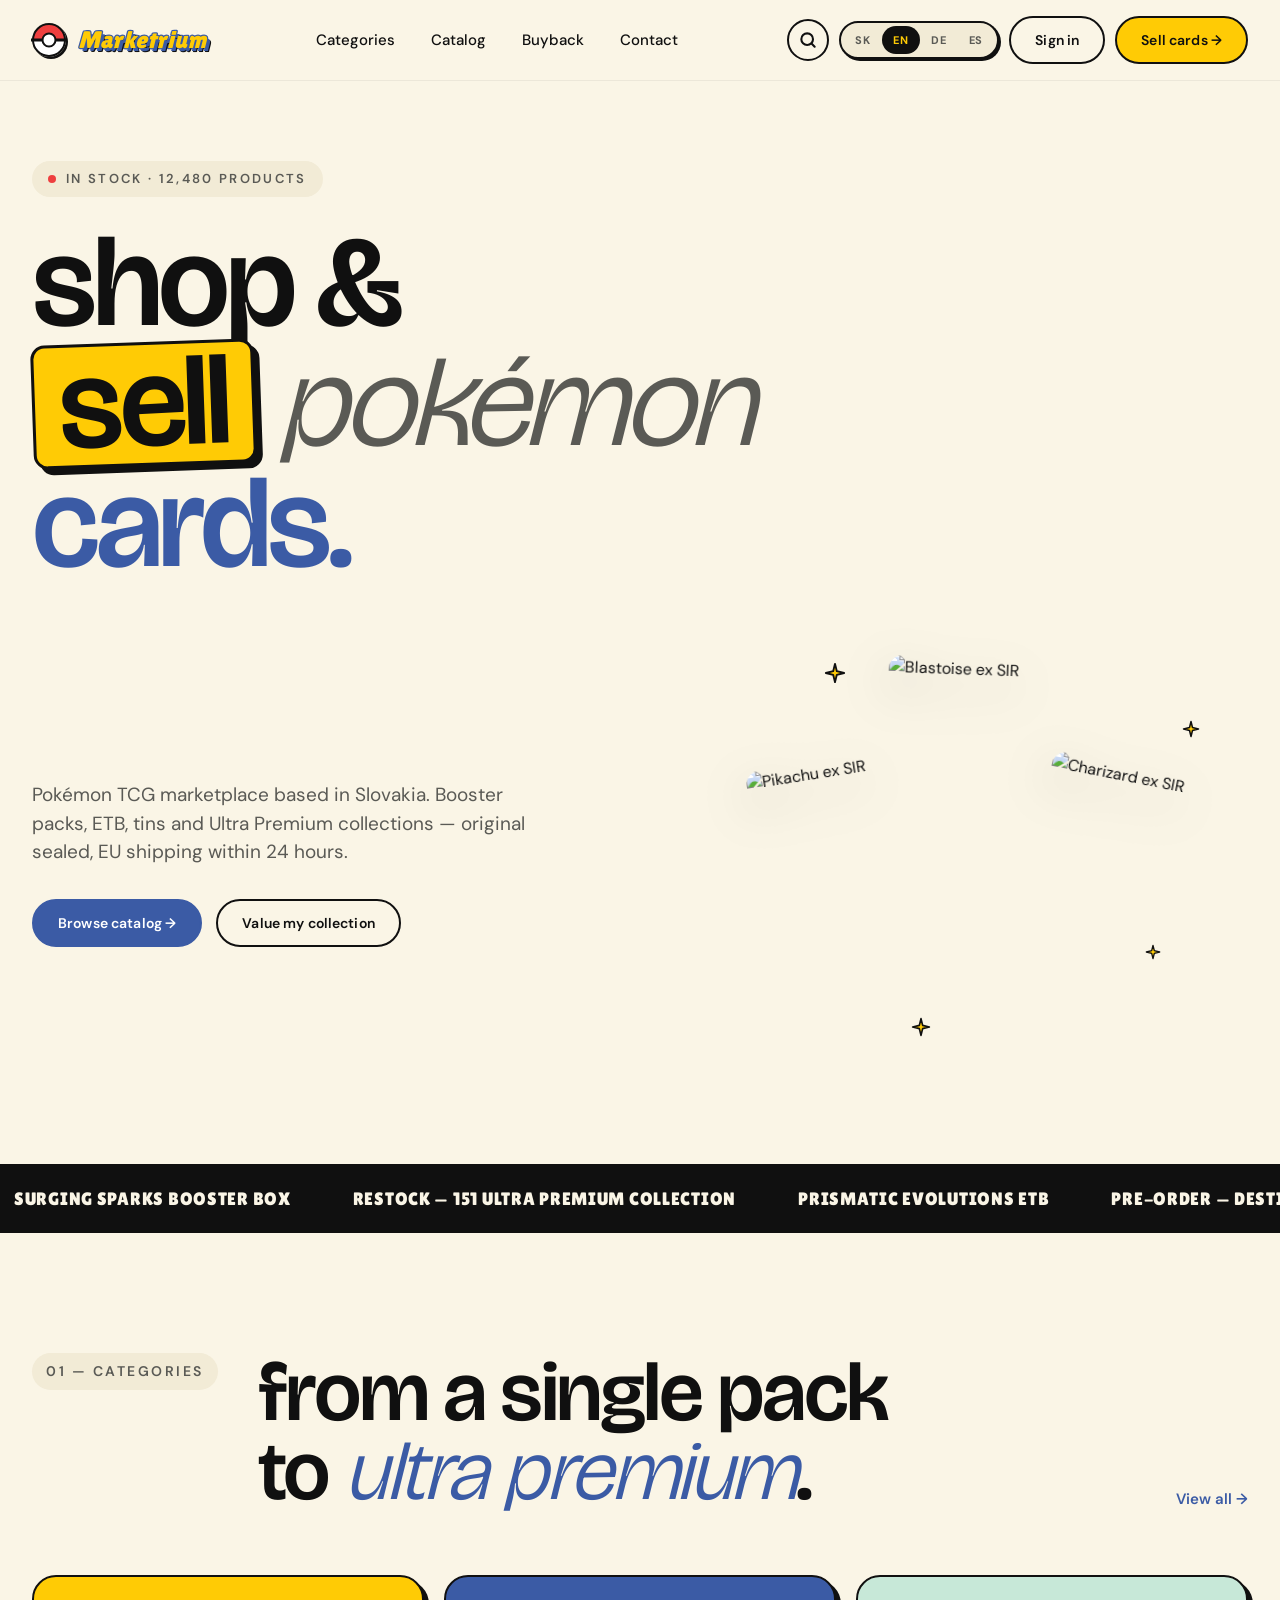
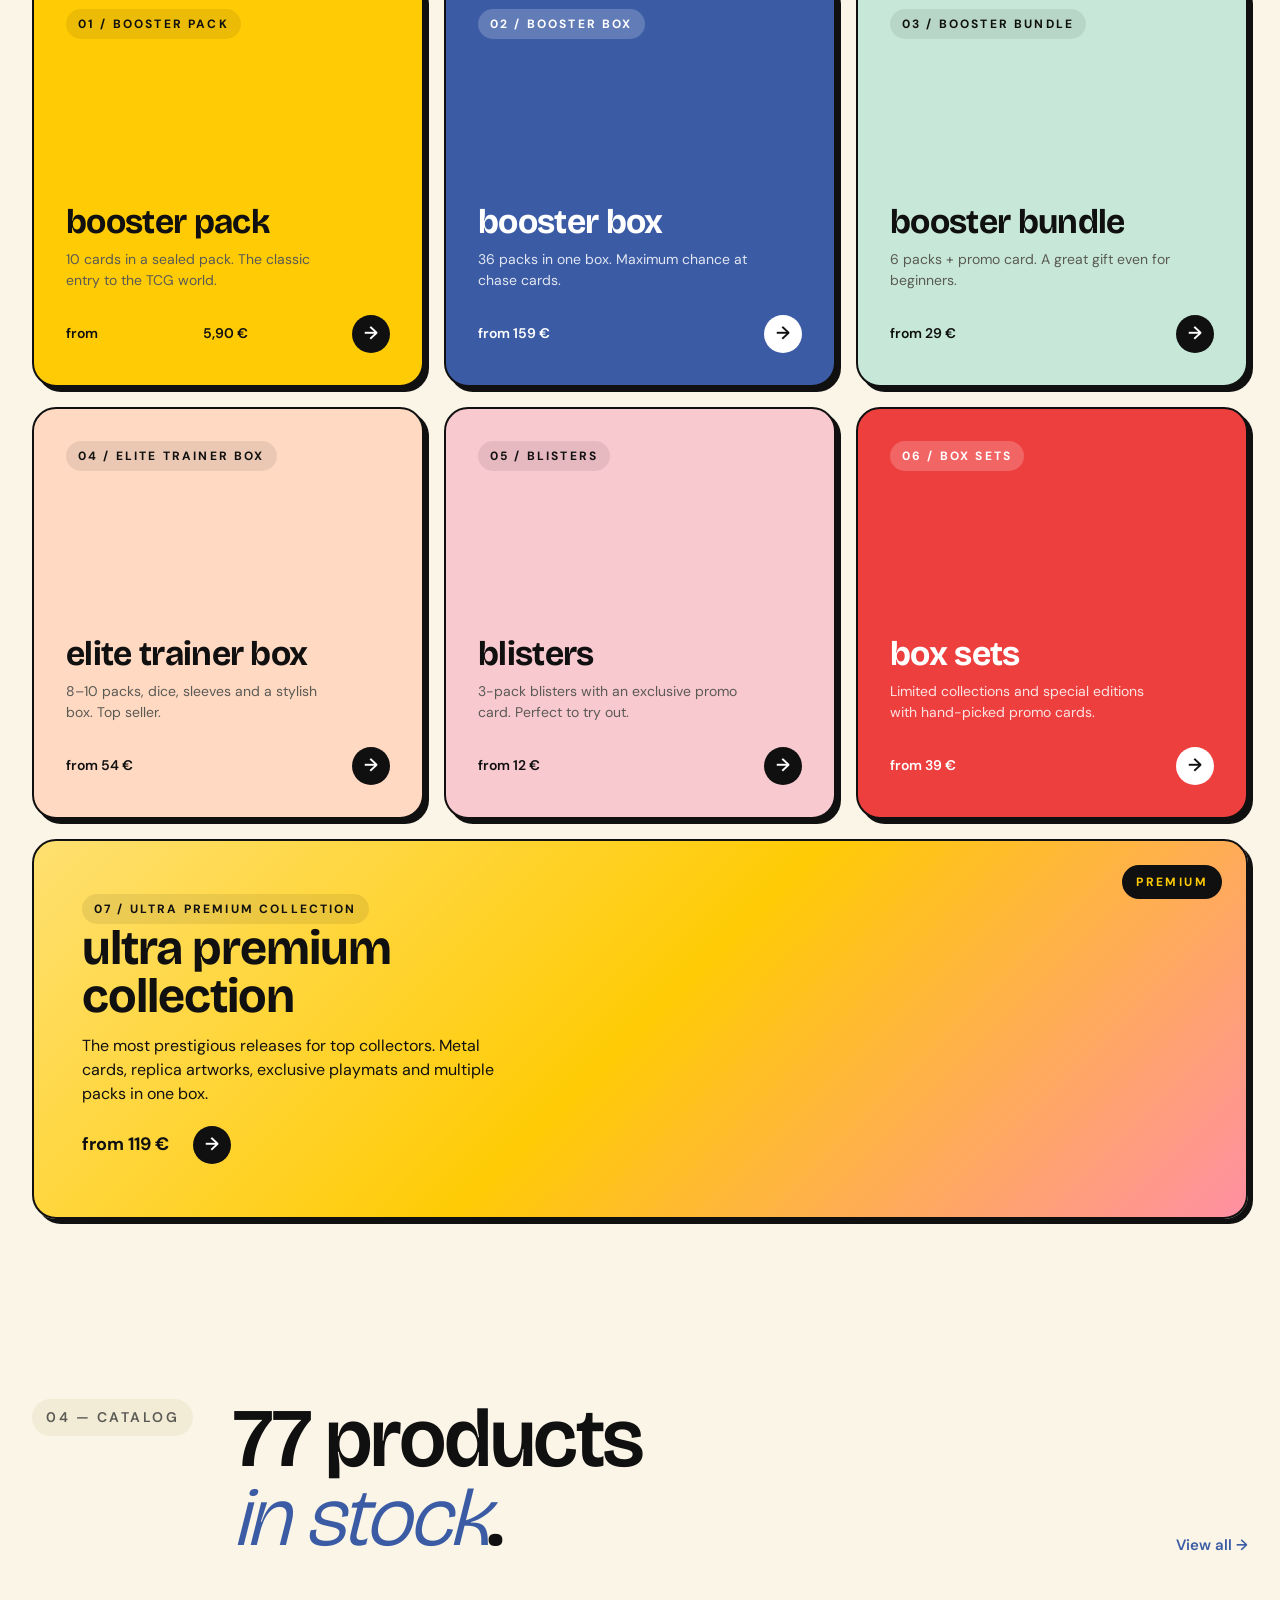
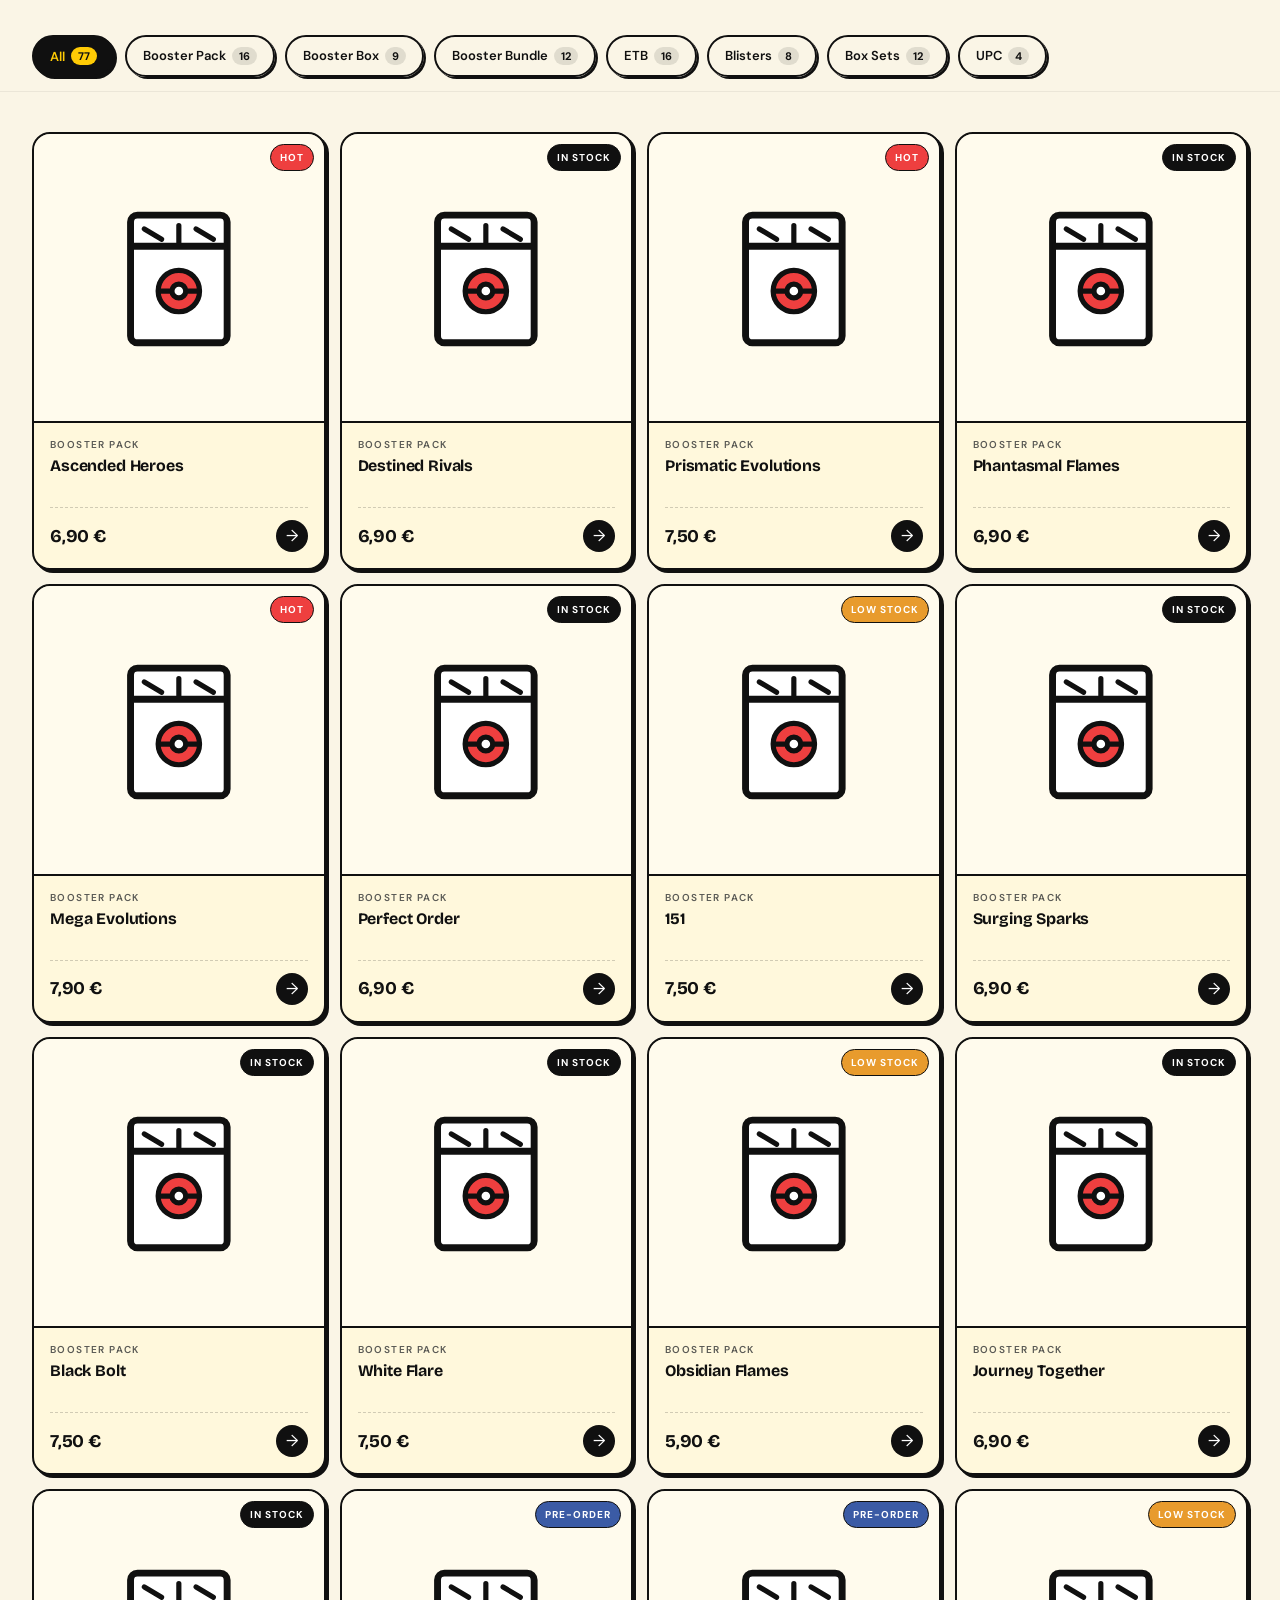
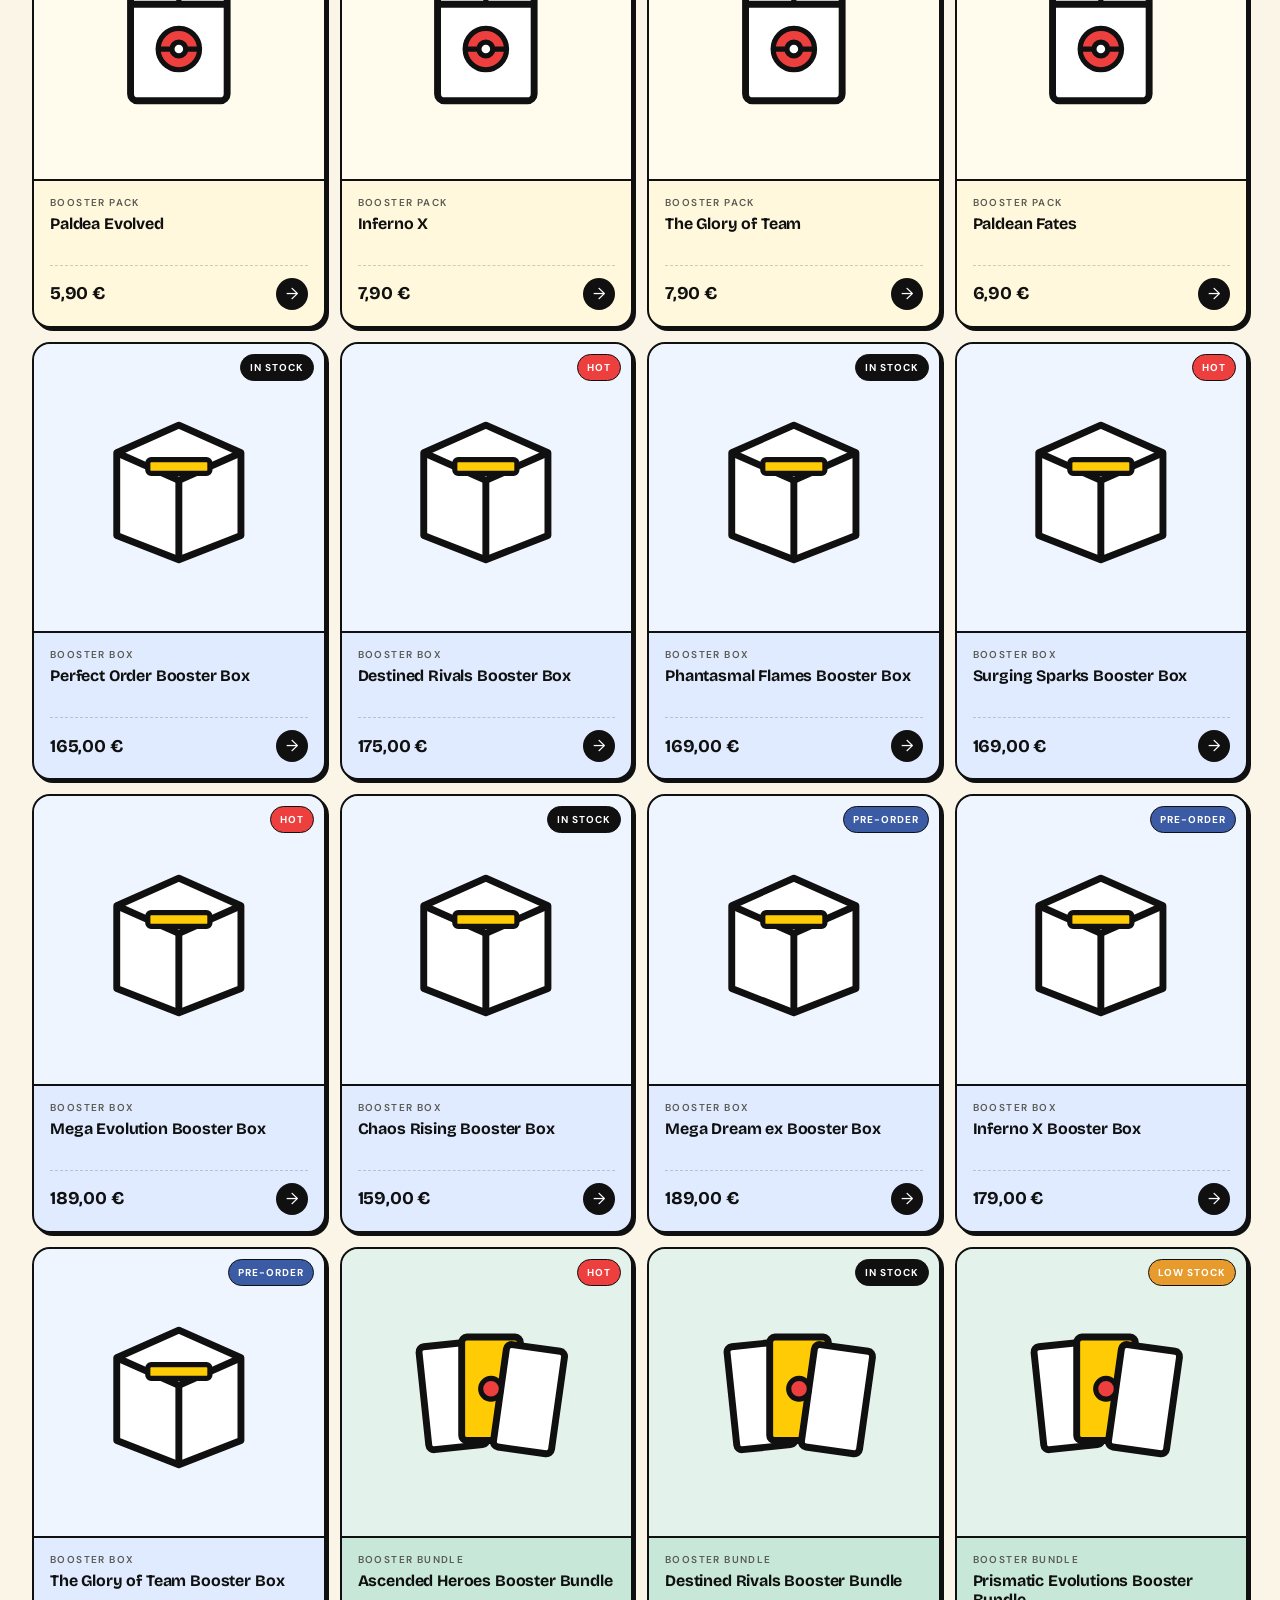
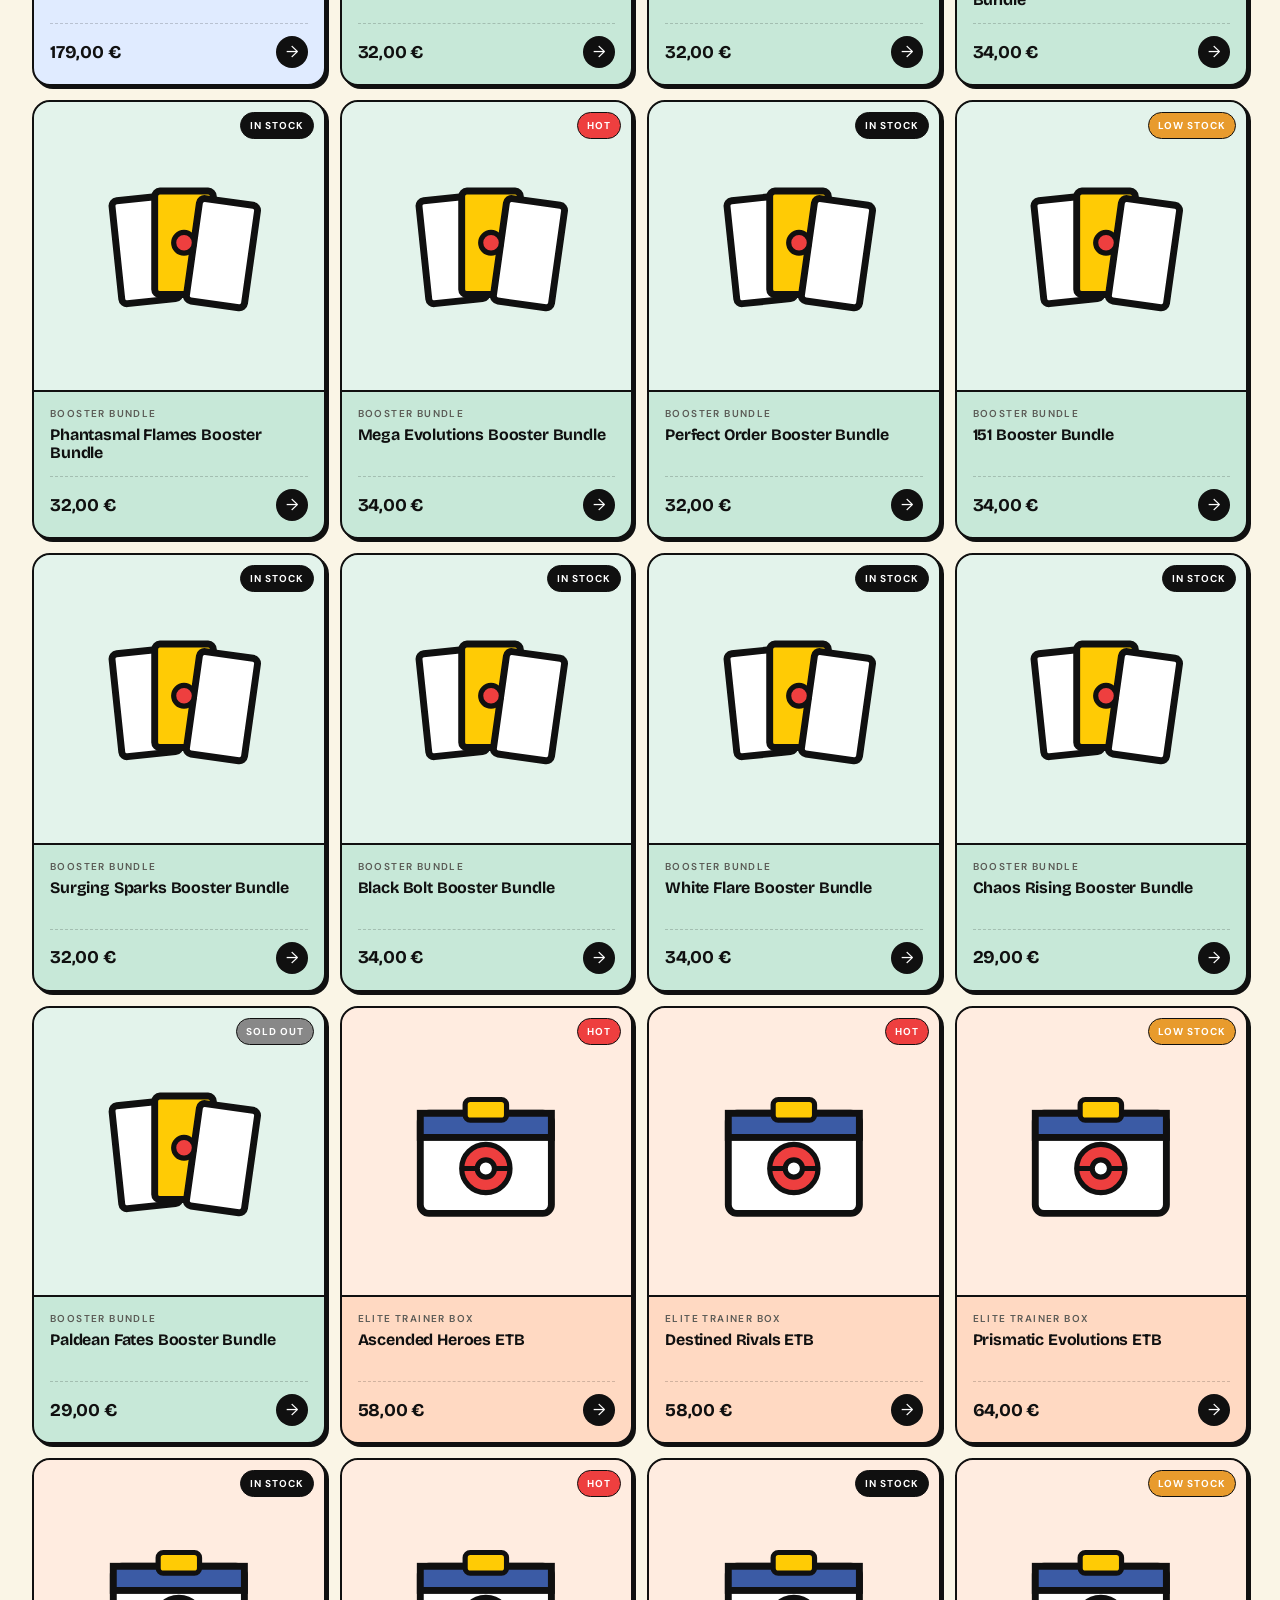
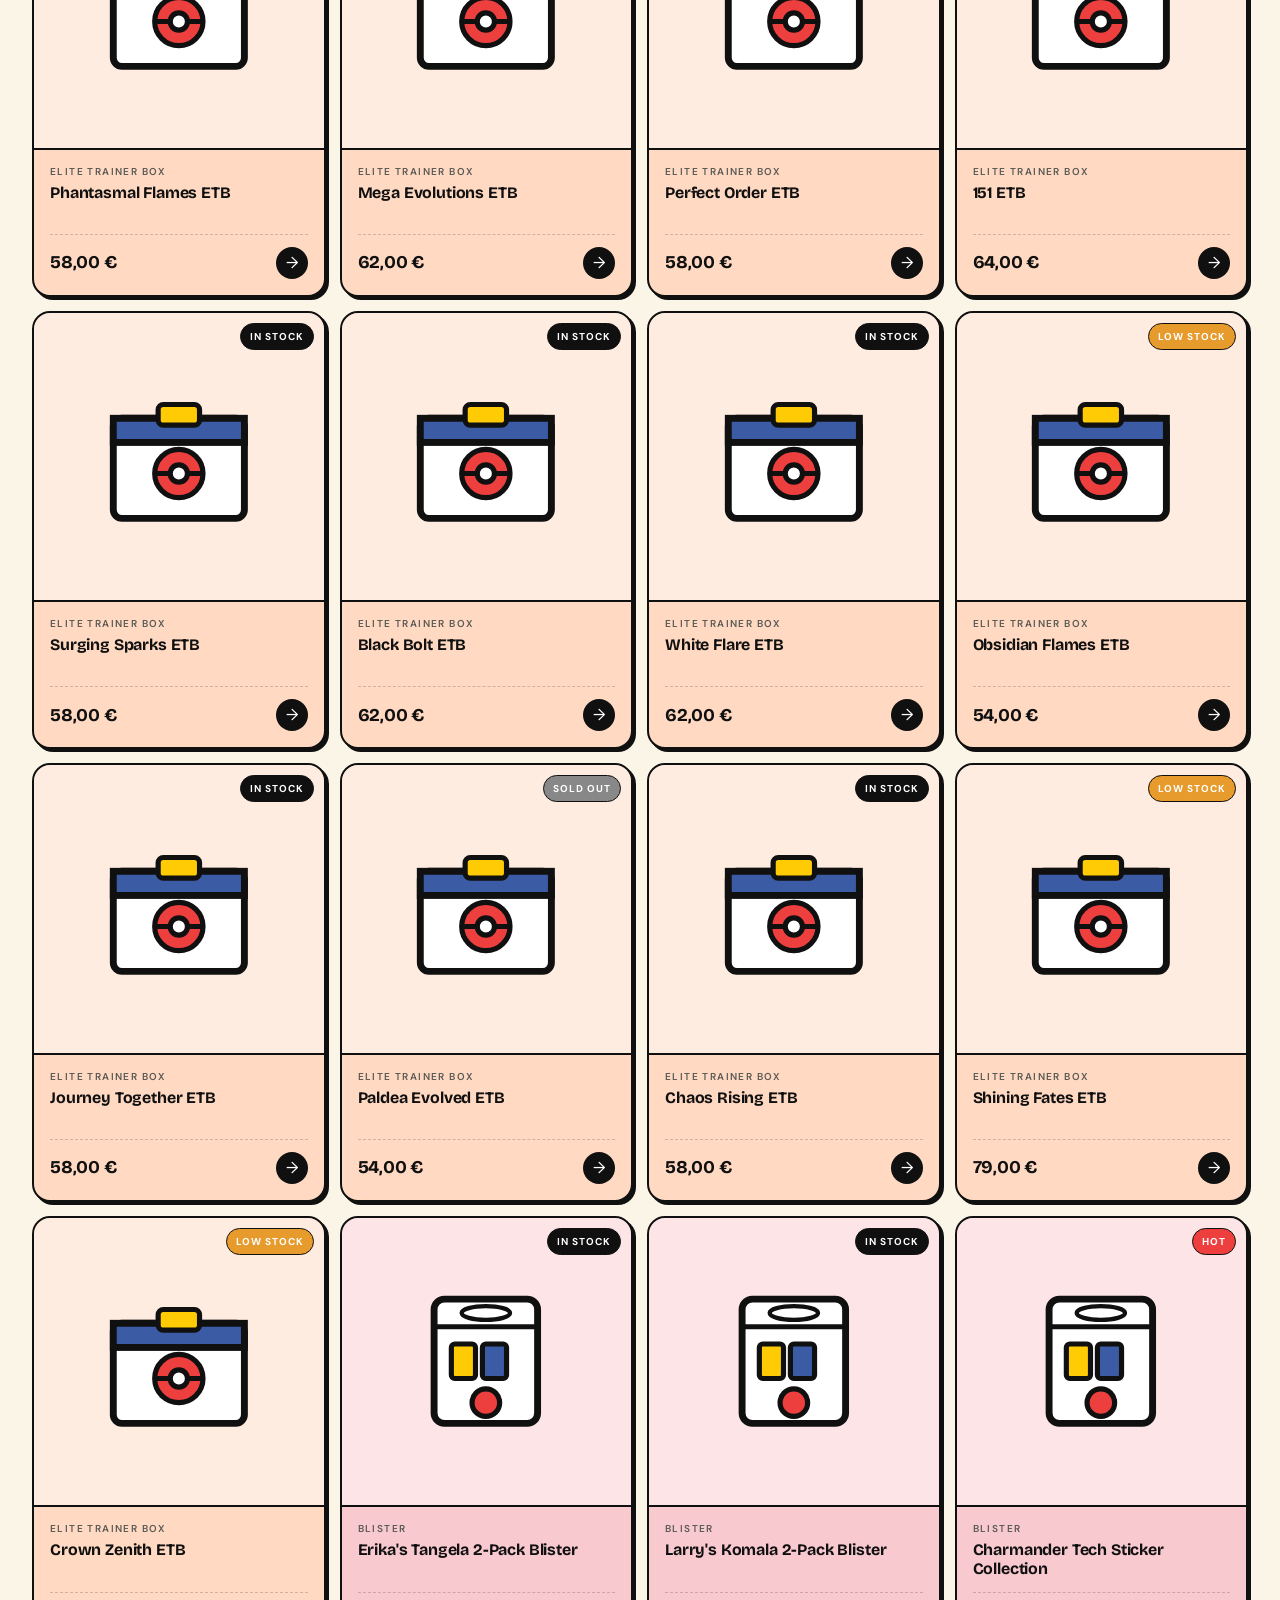
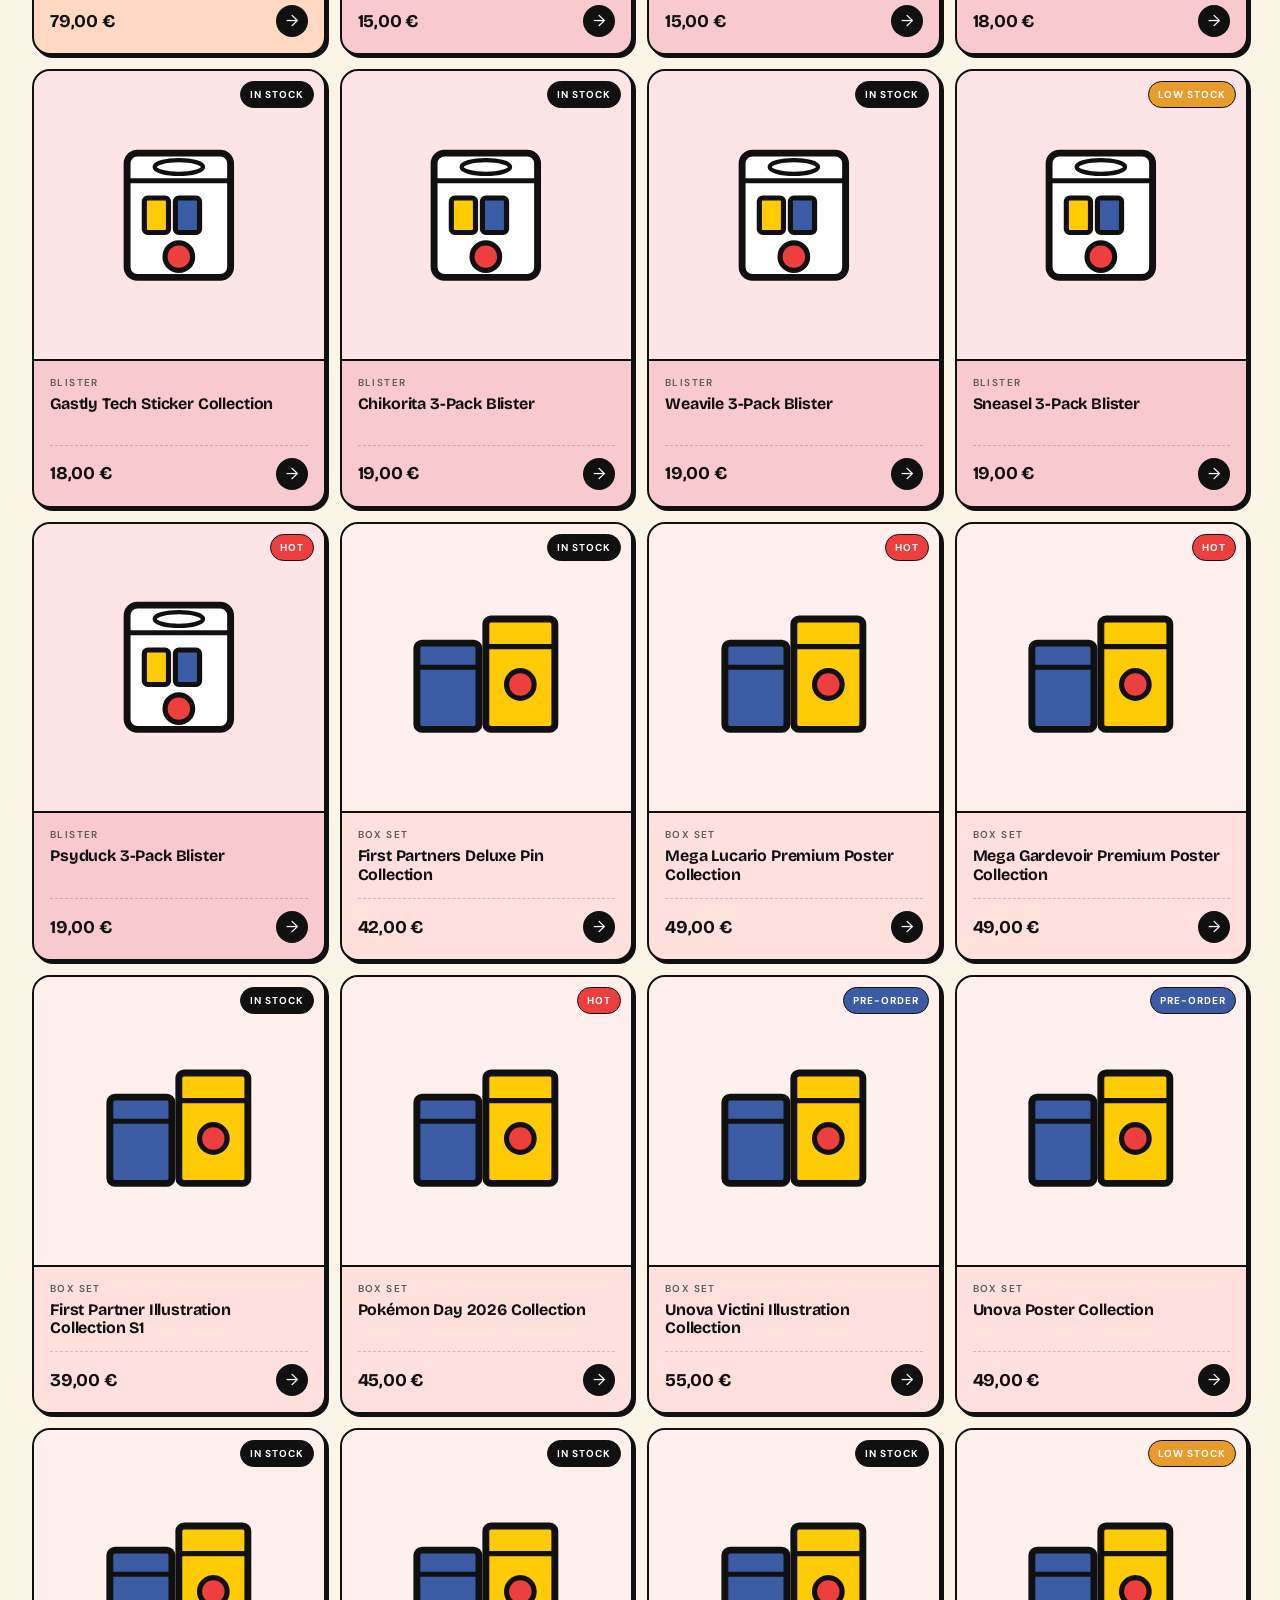
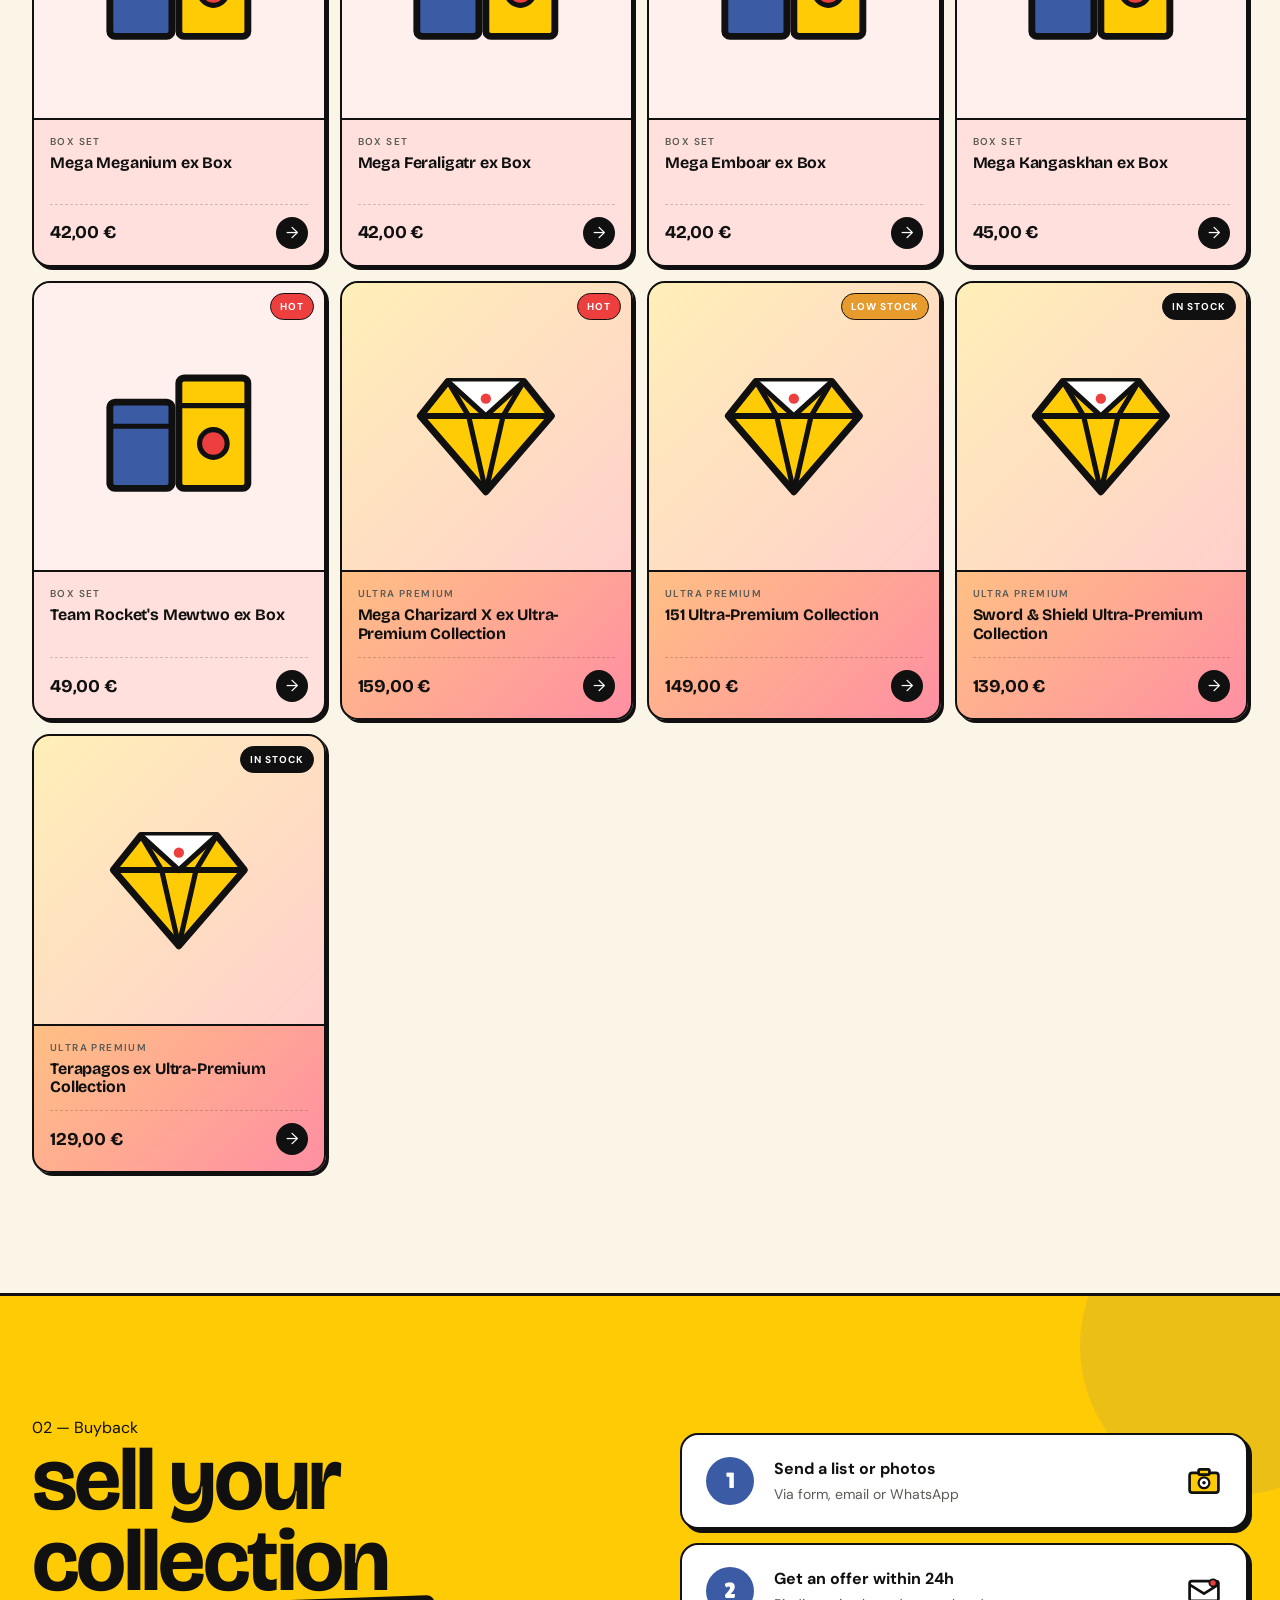
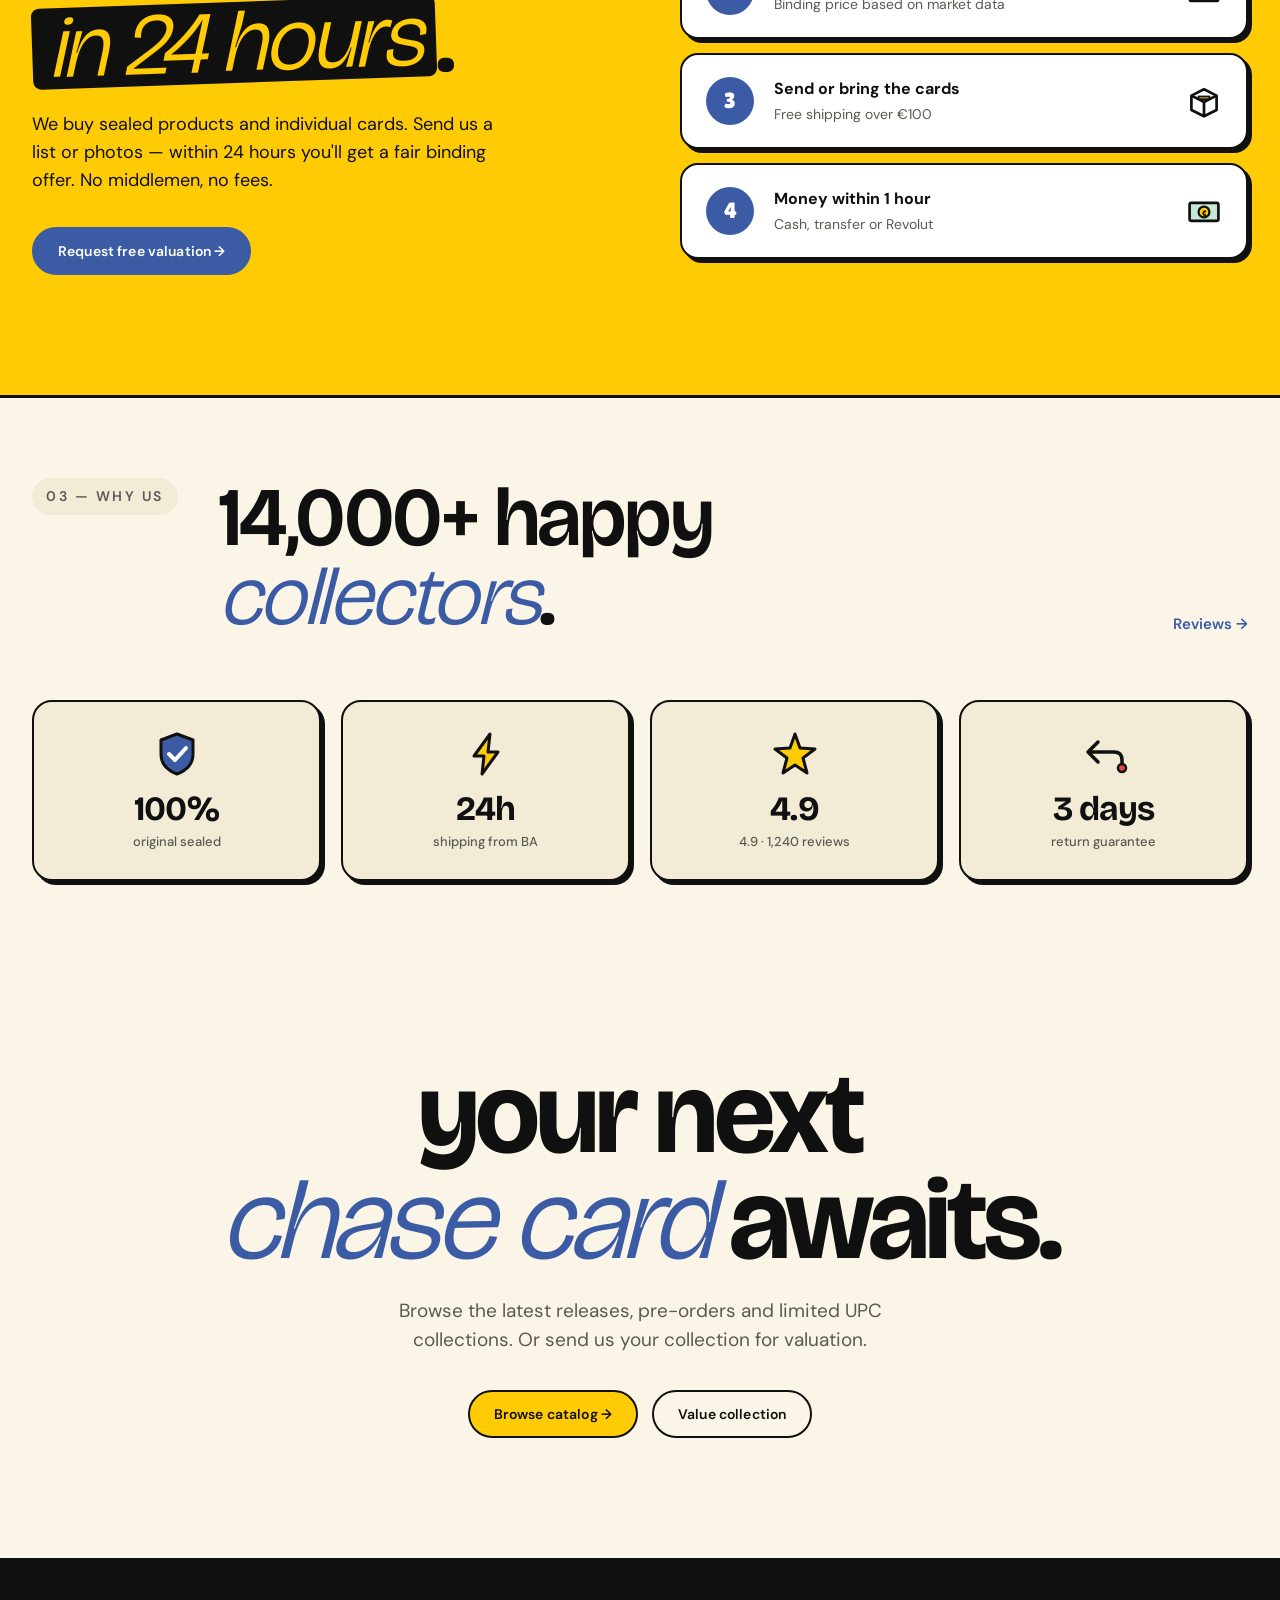
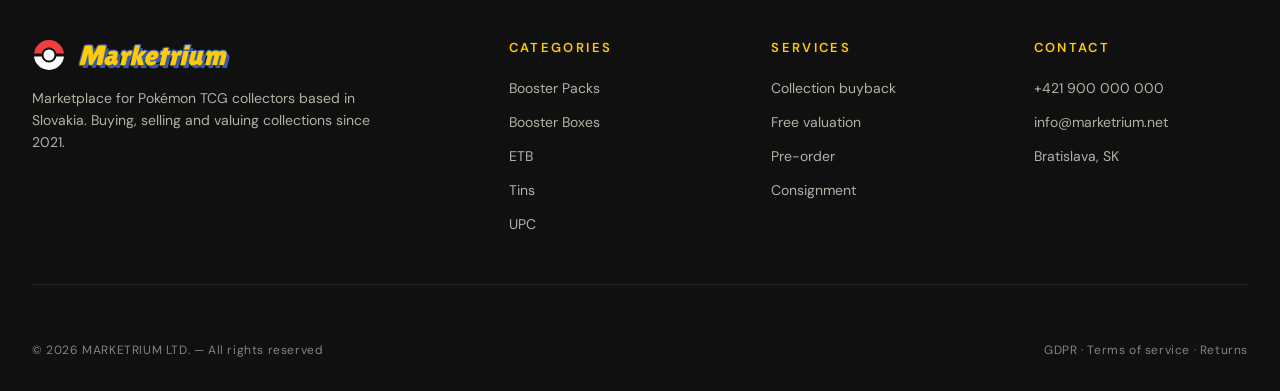
==== commit d0a69b66: "Replace hero illustrations with real Pokemon cards" ====
--- a/index.html
+++ b/index.html
@@ -281,46 +281,57 @@
     position:relative;height:440px;
     display:flex;align-items:center;justify-content:center;
   }
-  .floating-card{
-    position:absolute;width:200px;height:280px;border-radius:18px;
-    border:3px solid var(--ink);box-shadow:8px 8px 0 var(--ink);
-    display:flex;flex-direction:column;overflow:hidden;
-  }
-  .fc-1{
-    background:linear-gradient(180deg,var(--yellow),#FFE070);
-    transform:rotate(-8deg) translate(-90px,10px);z-index:1;
-    animation:float1 5s ease-in-out infinite;
-  }
-  .fc-2{
-    background:linear-gradient(180deg,var(--blue),#5273B8);
-    transform:rotate(4deg) translate(20px,-20px);z-index:3;
-    animation:float2 6s ease-in-out infinite;
-  }
-  .fc-3{
-    background:linear-gradient(180deg,var(--red),#FF6B5B);
-    transform:rotate(12deg) translate(120px,30px);z-index:2;
-    animation:float3 5.5s ease-in-out infinite;
-  }
-  @keyframes float1{50%{transform:rotate(-8deg) translate(-90px,-6px)}}
-  @keyframes float2{50%{transform:rotate(4deg) translate(20px,-36px)}}
-  @keyframes float3{50%{transform:rotate(12deg) translate(120px,14px)}}
-
-  .floating-card .top-bar{
-    height:34px;background:rgba(0,0,0,.18);
-    border-bottom:3px solid var(--ink);
-    display:flex;align-items:center;padding:0 12px;
-    font-family:'Lilita One',cursive;font-size:13px;color:#fff;letter-spacing:.08em;
-  }
-  .floating-card .art{
-    flex:1;display:flex;align-items:center;justify-content:center;padding:20px;
-  }
-  .floating-card .art svg{width:80%;height:80%}
-  .floating-card .info{
-    background:rgba(255,255,255,.9);padding:8px 12px;
-    border-top:3px solid var(--ink);
-    font-size:11px;font-weight:600;color:var(--ink);
-    display:flex;justify-content:space-between;
-    font-family:'Lilita One',cursive;letter-spacing:.05em;
+  /* Hero Pokémon karty - realistické */
+  .hero-card-stack{
+    position:relative;height:480px;
+    display:flex;align-items:center;justify-content:center;
+  }
+  .hero-card{
+    position:absolute;
+    width:230px;
+    aspect-ratio:245/342;
+    border-radius:14px;
+    overflow:hidden;
+    filter:drop-shadow(0 16px 24px rgba(0,0,0,.28));
+    transition:transform .35s cubic-bezier(.2,.8,.3,1.1);
+  }
+  .hero-card img{
+    width:100%;height:100%;
+    object-fit:contain;
+    display:block;
+  }
+  .hc-1{
+    transform:rotate(-9deg) translate(-130px,30px);z-index:1;
+    animation:floatA 5.4s ease-in-out infinite;
+  }
+  .hc-2{
+    transform:rotate(2deg) translate(0,-30px);z-index:3;
+    animation:floatB 6.2s ease-in-out infinite;
+    width:250px;
+  }
+  .hc-3{
+    transform:rotate(11deg) translate(140px,40px);z-index:2;
+    animation:floatC 5.8s ease-in-out infinite;
+  }
+  .hero-card-stack:hover .hc-1{transform:rotate(-12deg) translate(-160px,20px)}
+  .hero-card-stack:hover .hc-2{transform:rotate(0deg) translate(0,-46px) scale(1.03)}
+  .hero-card-stack:hover .hc-3{transform:rotate(14deg) translate(170px,30px)}
+  @keyframes floatA{50%{transform:rotate(-9deg) translate(-130px,14px)}}
+  @keyframes floatB{50%{transform:rotate(2deg) translate(0,-46px)}}
+  @keyframes floatC{50%{transform:rotate(11deg) translate(140px,24px)}}
+  @media (max-width:980px){
+    .hero-card{width:180px}
+    .hc-2{width:195px}
+    .hero-card-stack{height:380px}
+    .hc-1{transform:rotate(-9deg) translate(-90px,30px)}
+    .hc-3{transform:rotate(11deg) translate(100px,40px)}
+  }
+  @media (max-width:600px){
+    .hero-card{width:140px}
+    .hc-2{width:155px}
+    .hero-card-stack{height:300px}
+    .hc-1{transform:rotate(-9deg) translate(-70px,30px)}
+    .hc-3{transform:rotate(11deg) translate(80px,40px)}
   }
 
   .sparkle{position:absolute;animation:twinkle 2.4s ease-in-out infinite}
@@ -999,20 +1010,14 @@
         <span class="sparkle sp-3"><svg width="20" height="20"><use href="#i-sparkle"/></svg></span>
         <span class="sparkle sp-4"><svg width="16" height="16"><use href="#i-sparkle"/></svg></span>
 
-        <div class="floating-card fc-1">
-          <div class="top-bar">ELECTRIC</div>
-          <div class="art"><svg viewBox="0 0 100 100"><use href="#art-bolt"/></svg></div>
-          <div class="info"><span>HP 120</span><span>★★★</span></div>
-        </div>
-        <div class="floating-card fc-2">
-          <div class="top-bar">WATER</div>
-          <div class="art"><svg viewBox="0 0 100 100"><use href="#art-drop"/></svg></div>
-          <div class="info"><span>HP 90</span><span>★★</span></div>
-        </div>
-        <div class="floating-card fc-3">
-          <div class="top-bar">FIRE</div>
-          <div class="art"><svg viewBox="0 0 100 100"><use href="#art-flame"/></svg></div>
-          <div class="info"><span>HP 110</span><span>★★★</span></div>
+        <div class="hero-card hc-1">
+          <img src="https://images.pokemontcg.io/sv8/238_hires.png" alt="Pikachu ex SIR" loading="lazy">
+        </div>
+        <div class="hero-card hc-2">
+          <img src="https://images.pokemontcg.io/sv3pt5/200_hires.png" alt="Blastoise ex SIR" loading="lazy">
+        </div>
+        <div class="hero-card hc-3">
+          <img src="https://images.pokemontcg.io/sv3pt5/199_hires.png" alt="Charizard ex SIR" loading="lazy">
         </div>
       </div>
     </div>
